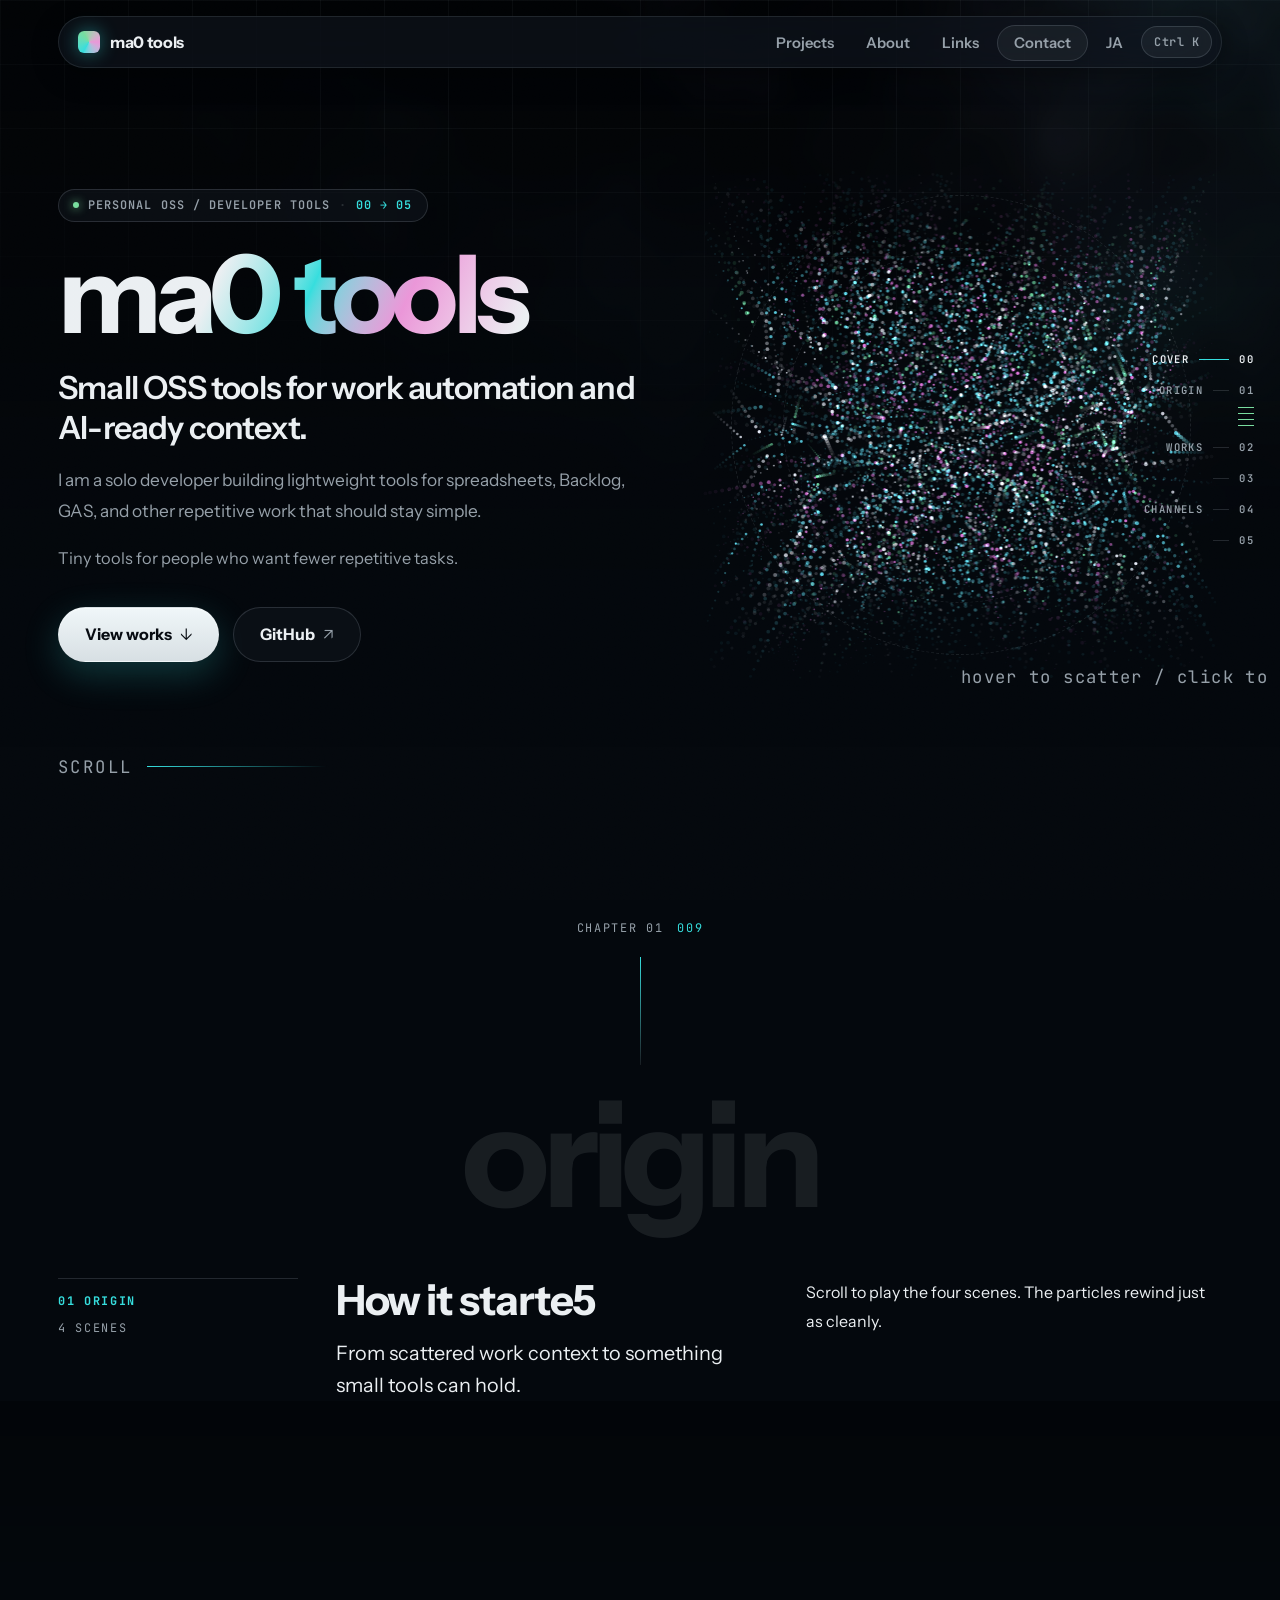
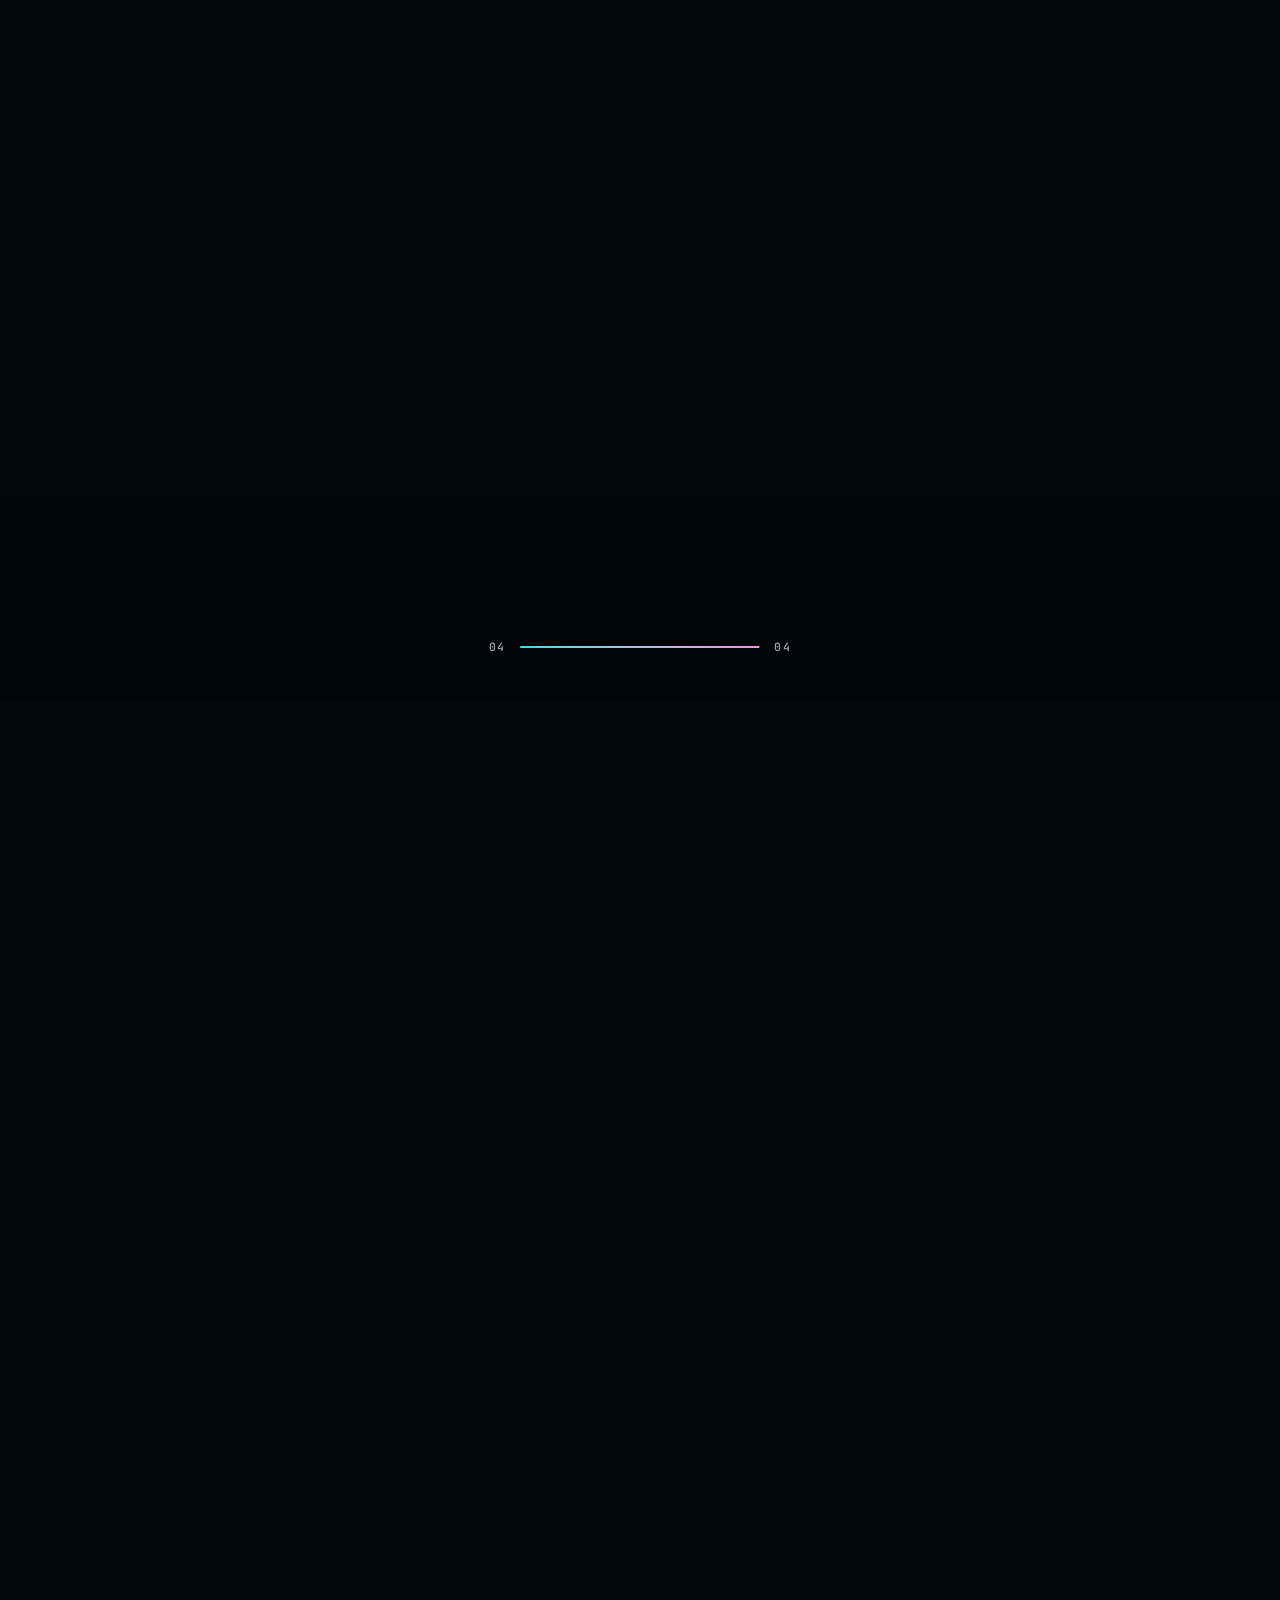
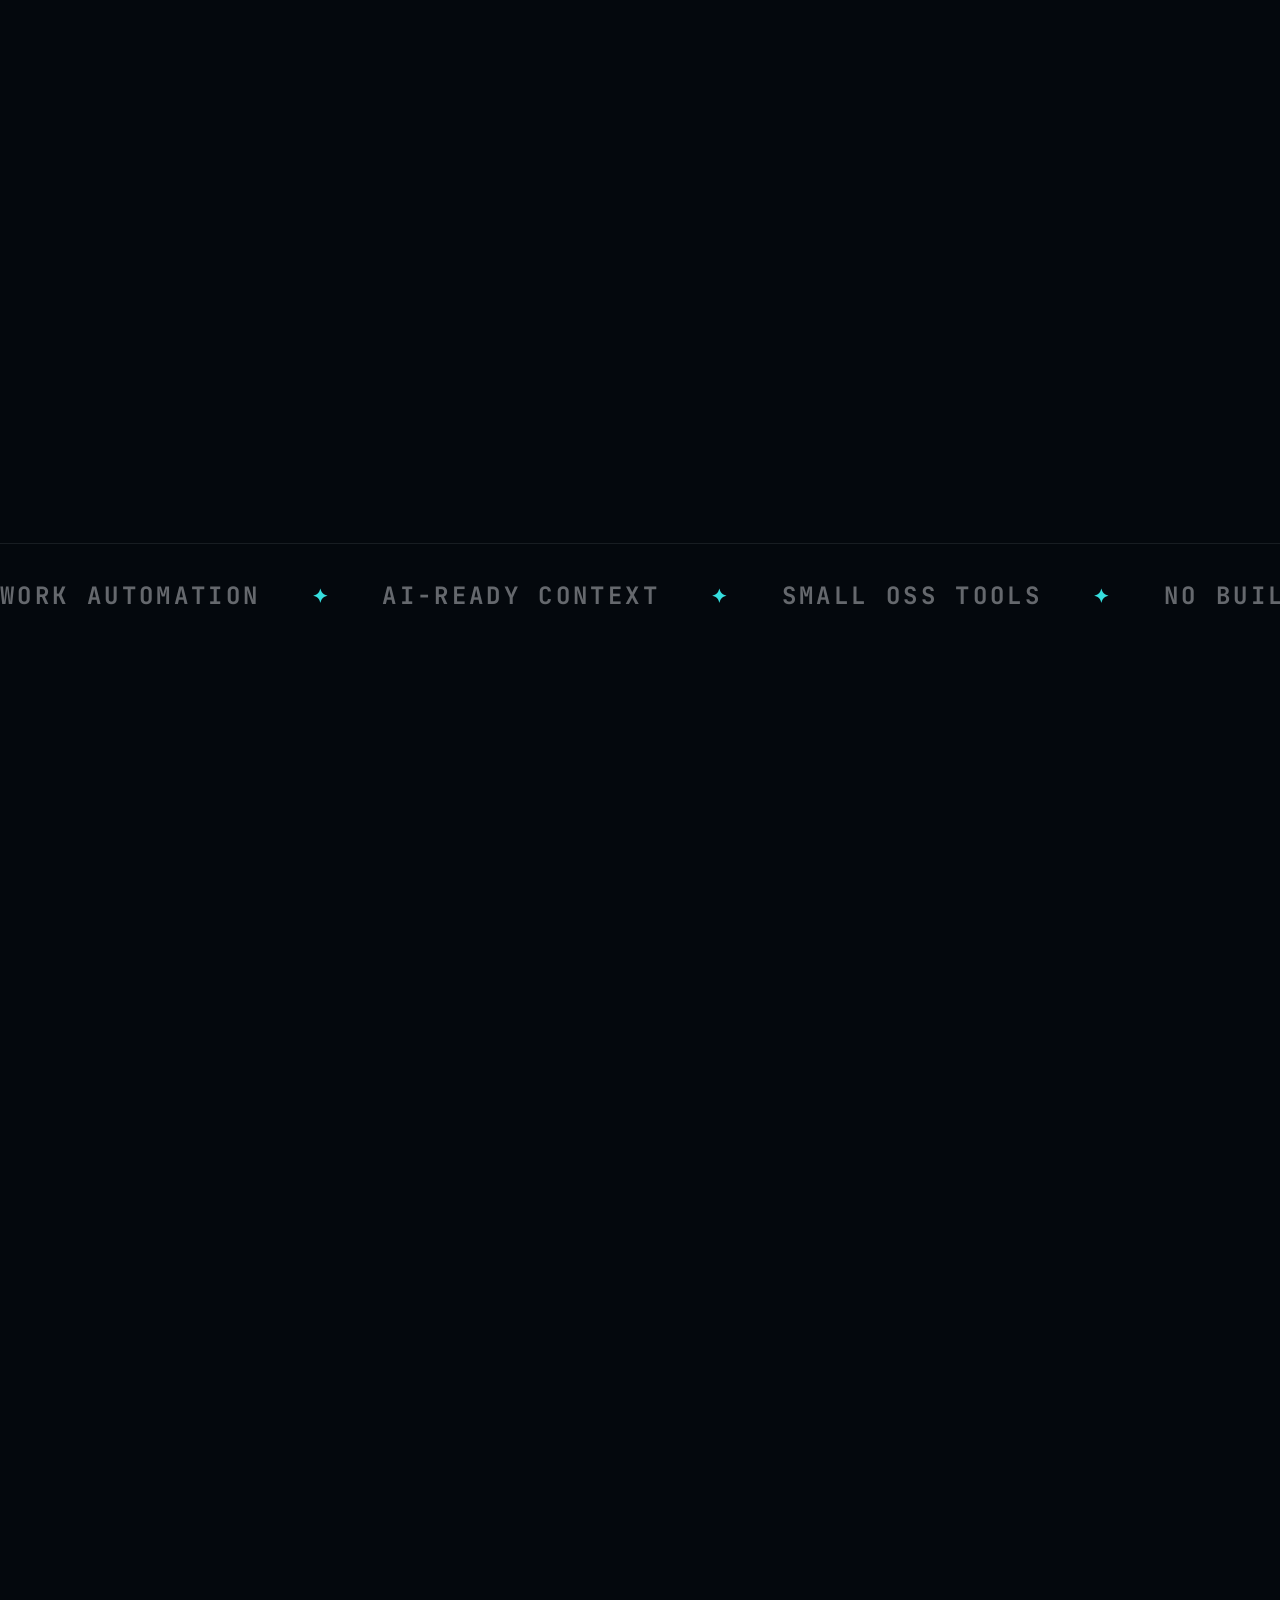
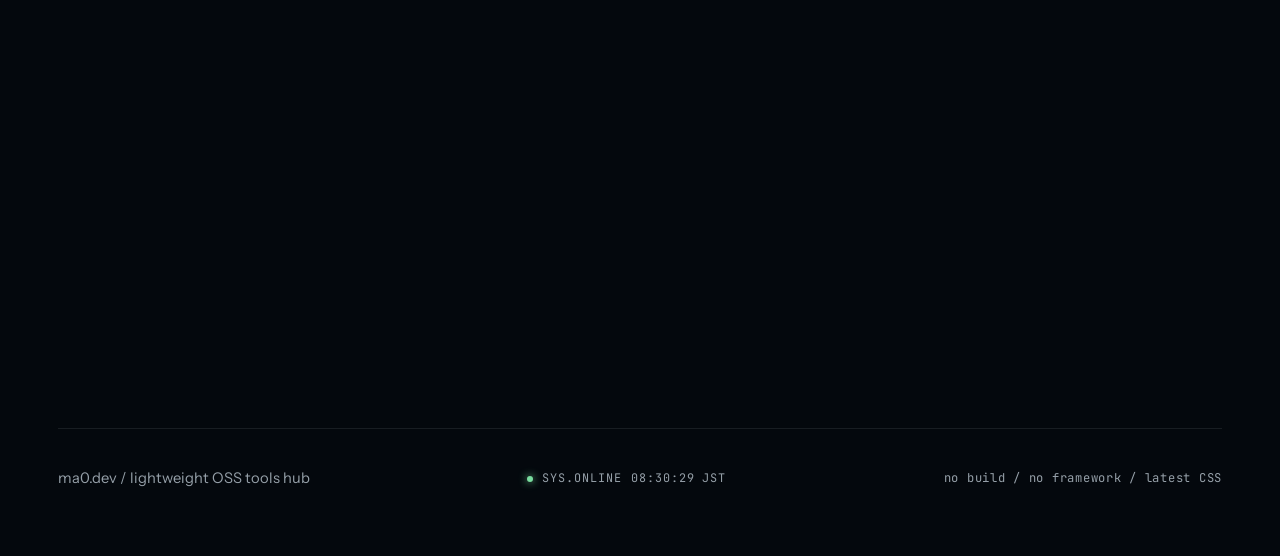
==== en/index.html @ 48a314af "Add Dopasta project to site" ====
<!doctype html>
<html lang="en">
<head>
  <meta charset="utf-8">
  <meta name="viewport" content="width=device-width, initial-scale=1">
  <meta name="color-scheme" content="dark">
  <meta name="theme-color" content="#0b0d14">
  <title>ma0 tools | Small OSS tools for work automation</title>
  <meta name="description" content="ma0 tools is a small OSS project building lightweight tools for work automation and AI-ready context.">
  <link rel="canonical" href="https://ma0.dev/en/">
  <link rel="alternate" hreflang="ja" href="https://ma0.dev/">
  <link rel="alternate" hreflang="en" href="https://ma0.dev/en/">
  <link rel="alternate" hreflang="x-default" href="https://ma0.dev/">
  <meta property="og:type" content="website">
  <meta property="og:site_name" content="ma0 tools">
  <meta property="og:title" content="ma0 tools | Small OSS tools for work automation">
  <meta property="og:description" content="ma0 tools is a small OSS project building lightweight tools for work automation and AI-ready context.">
  <meta property="og:url" content="https://ma0.dev/en/">
  <meta property="og:image" content="https://ma0.dev/assets/ma0-tools-hero.webp">
  <meta property="og:locale" content="en_US">
  <meta name="twitter:card" content="summary_large_image">
  <link rel="icon" href="/favicon.svg" type="image/svg+xml">
  <link rel="preconnect" href="https://fonts.googleapis.com">
  <link rel="preconnect" href="https://fonts.gstatic.com" crossorigin>
  <link href="https://fonts.googleapis.com/css2?family=Instrument+Sans:ital,wght@0,400..700;1,400..700&family=JetBrains+Mono:wght@400;600;700&display=swap" rel="stylesheet">
  <link rel="stylesheet" href="/style.css">
  <script type="speculationrules">
    {"prefetch":[{"source":"list","urls":["/","/links/","/en/","/en/links/"],"eagerness":"moderate"}]}
  </script>
</head>
<body>
  <canvas class="aurora-canvas" aria-hidden="true"></canvas>

  <nav class="chapter-rail" aria-label="Chapter index">
    <ol class="rail-list">
      <li class="rail-item">
        <a class="rail-tick" href="#top" data-rail-no="00">
          <span class="rail-num" aria-hidden="true">00</span>
          <span class="rail-name">Cover</span>
        </a>
      </li>
      <li class="rail-item">
        <a class="rail-tick" href="#chapter-origin" data-rail-no="01">
          <span class="rail-num" aria-hidden="true">01</span>
          <span class="rail-name">Origin</span>
        </a>
        <ol class="rail-subs" aria-hidden="true">
          <li class="rail-sub"></li>
          <li class="rail-sub"></li>
          <li class="rail-sub"></li>
          <li class="rail-sub"></li>
        </ol>
      </li>
      <li class="rail-item">
        <a class="rail-tick" href="#projects" data-rail-no="02">
          <span class="rail-num" aria-hidden="true">02</span>
          <span class="rail-name">Works</span>
        </a>
      </li>
      <li class="rail-item">
        <a class="rail-tick" href="#about" data-rail-no="03">
          <span class="rail-num" aria-hidden="true">03</span>
          <span class="rail-name">Ground</span>
        </a>
      </li>
      <li class="rail-item">
        <a class="rail-tick" href="#links" data-rail-no="04">
          <span class="rail-num" aria-hidden="true">04</span>
          <span class="rail-name">Channels</span>
        </a>
      </li>
      <li class="rail-item">
        <a class="rail-tick" href="#contact" data-rail-no="05">
          <span class="rail-num" aria-hidden="true">05</span>
          <span class="rail-name">Signal</span>
        </a>
      </li>
    </ol>
  </nav>

  <div class="page">
    <header class="site-header">
      <a class="site-logo" href="/en/">
        <span class="logo-dot" aria-hidden="true"></span>
        ma0 tools
      </a>
      <nav aria-label="Main navigation">
        <ul class="nav-list">
          <li><a href="#projects">Projects</a></li>
          <li><a href="#about">About</a></li>
          <li><a href="#links">Links</a></li>
          <li><a class="nav-cta" href="#contact">Contact</a></li>
          <li><a href="/">JA</a></li>
        </ul>
      </nav>
    </header>

    <main id="top">
      <section id="cover" class="hero chapter" data-chapter data-chapter-no="00" data-chapter-name="Cover">
        <div class="hero-content">
          <p class="eyebrow">
            <span class="eyebrow-dot" aria-hidden="true"></span>
            Personal OSS / developer tools
            <span class="eyebrow-sep" aria-hidden="true">·</span>
            <span class="eyebrow-range">00 → 05</span>
          </p>
          <h1>ma0 tools</h1>
          <p class="hero-copy">Small OSS tools for work automation and AI-ready context.</p>
          <p>I am a solo developer building lightweight tools for spreadsheets, Backlog, GAS, and other repetitive work that should stay simple.</p>
          <p class="tagline">Tiny tools for people who want fewer repetitive tasks.</p>
          <div class="hero-actions" aria-label="Primary links">
            <a class="button primary-button" href="#projects">View works<span class="button-arrow" aria-hidden="true">↓</span></a>
            <a class="button secondary-button" href="https://github.com/ma0dev0" target="_blank" rel="noopener noreferrer">GitHub<span class="button-arrow" aria-hidden="true">↗</span></a>
          </div>
        </div>

        <div class="hero-visual">
          <div class="hero-ring hero-ring--outer" aria-hidden="true"></div>
          <div class="hero-ring hero-ring--inner" aria-hidden="true"></div>
          <canvas class="particle-canvas" aria-label="Interactive particles drifting between the ma0 logo and a cat paw"></canvas>
          <p class="hero-visual-fallback" aria-hidden="true">ma0</p>
          <p class="hero-visual-caption" aria-hidden="true">hover to scatter / click to burst</p>
        </div>

        <p class="scroll-cue" aria-hidden="true">
          <span class="scroll-cue-label">Scroll</span>
          <span class="scroll-cue-line"></span>
        </p>
      </section>

      <section id="chapter-origin" class="chapter chapter--film" data-chapter data-chapter-no="01" data-chapter-name="Origin" aria-label="The ma0 tools story">
        <div class="chapter-divider" aria-hidden="true">
          <span class="chapter-spine"></span>
          <span class="chapter-ghost">Origin</span>
          <p class="chapter-counter">
            <span class="counter-label">Chapter 01</span>
            <span class="counter-value">000</span>
          </p>
        </div>
        <div class="chapter-grid">
          <div class="chapter-meta">
            <span class="chapter-index">01 Origin</span>
            <span class="chapter-stamp">4 scenes</span>
          </div>
          <div class="chapter-lead">
            <h2>How it started</h2>
            <p class="chapter-standfirst">From scattered work context to something small tools can hold.</p>
          </div>
          <div class="chapter-body">
            <p>Scroll to play the four scenes. The particles rewind just as cleanly.</p>
          </div>
        </div>

        <div class="story">
          <div class="story-track">
            <div class="story-stage">
              <canvas class="story-canvas" aria-hidden="true"></canvas>
              <ol class="story-captions">
                <li class="story-caption">
                  <p class="story-kicker">Scene 01</p>
                  <p class="story-line">Work context scatters<br>everywhere.</p>
                </li>
                <li class="story-caption">
                  <p class="story-kicker">Scene 02</p>
                  <p class="story-line">Small tools<br>give it shape.</p>
                </li>
                <li class="story-caption">
                  <p class="story-kicker">Scene 03</p>
                  <p class="story-line">Sometimes we borrow a cat&rsquo;s paw.</p>
                </li>
                <li class="story-caption">
                  <p class="story-kicker">Scene 04</p>
                  <p class="story-line">And ship all of it as OSS.</p>
                </li>
              </ol>
              <div class="story-hud" aria-hidden="true">
                <span class="story-scene-no">01</span>
                <span class="story-progress"><span class="story-progress-fill"></span></span>
                <span>04</span>
              </div>
            </div>
          </div>
        </div>
      </section>

      <div class="marquee" aria-hidden="true">
        <div class="marquee-track">
          <p class="marquee-line">
            <span>Work automation</span><span class="marquee-star">✦</span>
            <span>AI-ready context</span><span class="marquee-star">✦</span>
            <span>Small OSS tools</span><span class="marquee-star">✦</span>
            <span>No build · no framework</span><span class="marquee-star">✦</span>
            <span>Sometimes a cat's paw</span><span class="marquee-star">✦</span>
          </p>
          <p class="marquee-line">
            <span>Work automation</span><span class="marquee-star">✦</span>
            <span>AI-ready context</span><span class="marquee-star">✦</span>
            <span>Small OSS tools</span><span class="marquee-star">✦</span>
            <span>No build · no framework</span><span class="marquee-star">✦</span>
            <span>Sometimes a cat's paw</span><span class="marquee-star">✦</span>
          </p>
        </div>
      </div>

      <section id="projects" class="section chapter chapter--wide" data-chapter data-chapter-no="02" data-chapter-name="Works">
        <div class="chapter-divider" aria-hidden="true">
          <span class="chapter-spine"></span>
          <span class="chapter-ghost">Works</span>
          <p class="chapter-counter">
            <span class="counter-label">Chapter 02</span>
            <span class="counter-value">000</span>
          </p>
        </div>
        <div class="chapter-grid">
          <div class="chapter-meta">
            <span class="chapter-index">02 Works</span>
            <span class="chapter-stamp">2 released / 1 upcoming</span>
          </div>
          <div class="chapter-lead">
            <h2>Projects</h2>
            <p class="chapter-standfirst">Two released works and one upcoming project.</p>
          </div>
          <div class="chapter-body">
            <div class="card-grid">
              <article class="card project-card">
                <figure class="project-image">
                  <img src="/assets/desktop-usage-meter.webp" alt="Visual concept for Desktop Usage Meter" width="900" height="600" loading="lazy" decoding="async">
                </figure>
                <div class="card-top">
                  <h3>Desktop Usage Meter</h3>
                  <span class="status">Live</span>
                </div>
                <p class="project-meta">Desktop app / Electron</p>
                <p>A small desktop meter that shows Claude and Codex usage in a simple HUD.</p>
                <p class="project-actions"><a class="project-link" href="https://github.com/ma0dev0/desktop-usage-meter" target="_blank" rel="noopener noreferrer">View on GitHub<span class="button-arrow" aria-hidden="true">↗</span></a></p>
              </article>
              <article class="card project-card">
                <figure class="project-image">
                  <img src="/assets/quiet-links.webp" alt="Visual concept for Quiet Links" width="900" height="600" loading="lazy" decoding="async">
                </figure>
                <div class="card-top">
                  <h3>Quiet Links</h3>
                  <span class="status">Live</span>
                </div>
                <p class="project-meta">Static site / Link dashboard</p>
                <p>A minimal dark-mode personal link dashboard.</p>
                <p class="project-actions"><a class="project-link" href="https://github.com/ma0dev0/quiet-links" target="_blank" rel="noopener noreferrer">View on GitHub<span class="button-arrow" aria-hidden="true">↗</span></a></p>
              </article>
              <article class="card project-card project-card--upcoming">
                <figure class="project-image">
                  <img src="/assets/dopasta.jpg" alt="Dopaneko, the mascot of Dopasta" width="900" height="600" loading="lazy" decoding="async">
                </figure>
                <div class="card-top">
                  <h3 lang="ja">ドパスタ</h3>
                  <span class="status status--soon">In progress</span>
                </div>
                <p class="project-meta">Music project / Learning EDM</p>
                <p>A learning-music project that turns one junior-high English distinction at a time into a 90-second EDM track.</p>
                <p class="project-actions"><span class="project-coming-soon">YouTube channel coming soon</span></p>
              </article>
            </div>
          </div>
        </div>
      </section>

      <section id="about" class="section chapter" data-chapter data-chapter-no="03" data-chapter-name="Ground">
        <div class="chapter-divider" aria-hidden="true">
          <span class="chapter-spine"></span>
          <span class="chapter-ghost">Ground</span>
          <p class="chapter-counter">
            <span class="counter-label">Chapter 03</span>
            <span class="counter-value">000</span>
          </p>
        </div>
        <div class="chapter-grid">
          <div class="chapter-meta">
            <span class="chapter-index">03 Ground</span>
            <span class="chapter-stamp">Principles</span>
          </div>
          <div class="chapter-lead">
            <h2>About</h2>
            <p class="chapter-standfirst">Light, hard to break, and quick to read.</p>
          </div>
          <div class="chapter-body">
            <p class="about-lead">ma0 tools is a small OSS project for work-automation tools, developer tooling, and <span class="highlight">context-formatting tools for AI</span>.</p>
            <p class="about-sub">I keep the stack minimal so the site stays fast, readable, and hard to break.</p>
          </div>
        </div>
      </section>

      <section id="links" class="section chapter chapter--wide" data-chapter data-chapter-no="04" data-chapter-name="Channels">
        <div class="chapter-divider" aria-hidden="true">
          <span class="chapter-spine"></span>
          <span class="chapter-ghost">Channels</span>
          <p class="chapter-counter">
            <span class="counter-label">Chapter 04</span>
            <span class="counter-value">000</span>
          </p>
        </div>
        <div class="chapter-grid">
          <div class="chapter-meta">
            <span class="chapter-index">04 Channels</span>
            <span class="chapter-stamp">6 links</span>
          </div>
          <div class="chapter-lead">
            <h2>Links</h2>
            <p class="chapter-standfirst">Public profiles and where the work ships.</p>
          </div>
          <div class="chapter-body">
            <div class="card-grid links-grid">
              <a class="card link-card" href="https://github.com/ma0dev0" target="_blank" rel="noopener noreferrer">
                <span class="card-label-row"><span class="card-label">GitHub</span><span class="button-arrow" aria-hidden="true">↗</span></span>
                <span class="card-text">OSS repositories and code</span>
              </a>
              <a class="card link-card" href="https://x.com/ma0dev" target="_blank" rel="noopener noreferrer">
                <span class="card-label-row"><span class="card-label">X</span><span class="button-arrow" aria-hidden="true">↗</span></span>
                <span class="card-text">Updates and notes</span>
              </a>
              <a class="card link-card" href="https://note.com/ma0dev" target="_blank" rel="noopener noreferrer">
                <span class="card-label-row"><span class="card-label">note</span><span class="button-arrow" aria-hidden="true">↗</span></span>
                <span class="card-text">Articles and background</span>
              </a>
              <a class="card link-card" href="https://ma0dev.booth.pm/" target="_blank" rel="noopener noreferrer">
                <span class="card-label-row"><span class="card-label">BOOTH</span><span class="button-arrow" aria-hidden="true">↗</span></span>
                <span class="card-text">Downloads, planned</span>
              </a>
              <a class="card link-card" href="/en/links/">
                <span class="card-label-row"><span class="card-label">Links</span></span>
                <span class="card-text">Simple link collection</span>
              </a>
              <a class="card link-card" href="#contact">
                <span class="card-label-row"><span class="card-label">Contact</span></span>
                <span class="card-text">Email is obfuscated to reduce spam.</span>
              </a>
            </div>
          </div>
        </div>
      </section>

      <section id="contact" class="section chapter" data-chapter data-chapter-no="05" data-chapter-name="Signal">
        <div class="chapter-divider" aria-hidden="true">
          <span class="chapter-spine"></span>
          <span class="chapter-ghost">Signal</span>
          <p class="chapter-counter">
            <span class="counter-label">Chapter 05</span>
            <span class="counter-value">000</span>
          </p>
        </div>
        <div class="chapter-grid">
          <div class="chapter-meta">
            <span class="chapter-index">05 Signal</span>
            <span class="chapter-stamp">Open</span>
          </div>
          <div class="chapter-lead">
            <h2>Contact</h2>
            <p class="chapter-standfirst">The inbox is always open.</p>
          </div>
          <div class="chapter-body">
            <div class="card contact-card">
              <p>Reach out through GitHub, X, or note first. I keep the email address obfuscated to reduce spam.</p>
              <p class="contact-address" data-user="contact" data-domain="ma0.dev">contact [at] ma0.dev</p>
              <p class="contact-note">I keep the public contact path simple and low-noise.</p>
            </div>
          </div>
        </div>
      </section>
    </main>

    <footer class="site-footer">
      <p>ma0.dev / lightweight OSS tools hub</p>
      <p class="footer-tag">no build / no framework / latest CSS</p>
    </footer>
  </div>
  <script type="module" src="/main.js"></script>
</body>
</html>
---- style.css ----
/* ============================================================
   ma0.dev — Aurora v2
   Dark-only, WebGL-aurora-backed design system. Vanilla CSS only.
   ============================================================ */

:root {
  color-scheme: dark;

  --bg: oklch(0.13 0.014 255);
  --grid-line: oklch(0.9 0.03 240 / 0.045);
  --surface: oklch(0.2 0.018 255 / 0.55);
  --surface-header: oklch(0.2 0.018 255 / 0.6);
  --surface-strong: oklch(0.24 0.02 255);
  --surface-strong-soft: oklch(0.24 0.02 255 / 0.6);
  --text: oklch(0.95 0.006 240);
  --muted: oklch(0.7 0.018 245);
  --line: oklch(0.95 0.02 240 / 0.1);
  --line-soft: oklch(0.95 0.02 240 / 0.09);
  --line-strong: oklch(0.95 0.02 240 / 0.14);

  --cyan: oklch(0.82 0.13 195);
  --mint: oklch(0.82 0.13 155);
  --magenta: oklch(0.78 0.13 335);

  --line-hover: color-mix(in oklch, var(--cyan) 50%, transparent);
  --glow: color-mix(in oklch, var(--cyan) 58%, transparent);

  --shadow: 0 10px 32px rgb(0 0 0 / 0.32);
  --shadow-strong: 0 24px 70px rgb(0 0 0 / 0.45);
  --shadow-soft: 0 8px 28px rgb(0 0 0 / 0.32);

  --mono: "JetBrains Mono", ui-monospace, SFMono-Regular, monospace;
  --mono-size: 0.74rem;
  --mono-track: 0.14em;

  /* Escape the .page content box to the viewport edges */
  --bleed: calc(50% - 50vw);
  --chapter-gap: clamp(20px, 3vw, 44px);

  --ease-out: cubic-bezier(0.16, 1, 0.3, 1);
  --ease-spring: linear(
    0, 0.009, 0.035 2.1%, 0.141 4.4%, 0.723 12.9%, 0.938 16.7%,
    1.017, 1.077, 1.121, 1.149 24.3%, 1.159, 1.163, 1.161, 1.154 29.9%,
    1.129 32.8%, 1.051 39.6%, 1.017 43.1%, 0.991, 0.977 51%, 0.974 53.8%,
    0.975 57.1%, 0.997 69.8%, 1.003 76.9%, 1
  );
}

@view-transition {
  navigation: auto;
}

@property --h1-shift {
  syntax: "<percentage>";
  inherits: false;
  initial-value: 0%;
}

@keyframes h1-sheen {
  from { --h1-shift: 0%; }
  to { --h1-shift: 100%; }
}

@keyframes hero-rise {
  from { opacity: 0; translate: 0 26px; filter: blur(12px); }
  to { opacity: 1; translate: 0 0; filter: blur(0); }
}

@keyframes reveal-up {
  from { opacity: 0; translate: 0 30px; }
  to { opacity: 1; translate: 0 0; }
}

@keyframes head-reveal {
  from { opacity: 0; translate: 0 20px; filter: blur(7px); }
  to { opacity: 1; translate: 0 0; filter: blur(0); }
}

@keyframes progress-grow {
  from { scale: 0 1; }
  to { scale: 1 1; }
}

@keyframes hero-exit {
  to { opacity: 0; translate: 0 -44px; scale: 0.97; filter: blur(6px); }
}

@keyframes ring-spin {
  to { rotate: 360deg; }
}

::view-transition-old(root),
::view-transition-new(root) {
  animation-duration: 220ms;
  animation-timing-function: ease;
}

/* ============================================================
   Base
   ============================================================ */

* {
  box-sizing: border-box;
}

html {
  background: var(--bg);
  color: var(--text);
  font-family: "Instrument Sans", system-ui, -apple-system, BlinkMacSystemFont, "Hiragino Sans", "Yu Gothic UI", sans-serif;
  line-height: 1.8;
  font-feature-settings: "palt" 1;
  scroll-behavior: smooth;
  scrollbar-width: thin;
  scrollbar-color: color-mix(in oklch, var(--muted) 40%, transparent) transparent;
}

/* Film grain, fixed behind everything */
html::after {
  content: "";
  position: fixed;
  inset: 0;
  z-index: -1;
  background-image: url("data:image/svg+xml,%3Csvg xmlns='http://www.w3.org/2000/svg' width='180' height='180'%3E%3Cfilter id='n'%3E%3CfeTurbulence type='fractalNoise' baseFrequency='0.82' numOctaves='2' stitchTiles='stitch'/%3E%3C/filter%3E%3Crect width='100%25' height='100%25' filter='url(%23n)'/%3E%3C/svg%3E");
  background-size: 180px 180px;
  opacity: 0.05;
  mix-blend-mode: overlay;
  pointer-events: none;
}

body {
  margin: 0;
  /* The story stage full-bleeds with the 50vw margin trick; clip (not hidden,
     which would break sticky) so classic scrollbars can't cause x-overflow. */
  overflow-x: clip;
}

/* Blueprint grid, fading out below the fold */
body::before {
  content: "";
  position: fixed;
  inset: 0;
  z-index: -1;
  background:
    linear-gradient(var(--grid-line) 1px, transparent 1px),
    linear-gradient(90deg, var(--grid-line) 1px, transparent 1px);
  background-size: 64px 64px;
  mask-image: radial-gradient(120% 80% at 50% -10%, #000 28%, transparent 76%);
  pointer-events: none;
}

/* Scroll progress bar (scroll-driven, no JS) */
body::after {
  content: "";
  position: fixed;
  top: 0;
  left: 0;
  z-index: 40;
  width: 100%;
  height: 2px;
  background: linear-gradient(90deg, var(--cyan), var(--mint), var(--magenta));
  transform-origin: 0 50%;
  scale: 0 1;
  pointer-events: none;
}

@supports (animation-timeline: scroll()) {
  body::after {
    animation: progress-grow linear both;
    animation-timeline: scroll(root);
  }
}

/* Aurora WebGL canvas — fixed full-viewport background, behind the grid/grain */
.aurora-canvas {
  position: fixed;
  top: 0;
  left: 0;
  z-index: -2;
  width: 100vw;
  height: 100vh;
  opacity: 0.85;
  mask-image: linear-gradient(180deg, #000 40%, transparent 96%);
  pointer-events: none;
}

::selection {
  background: color-mix(in oklch, var(--cyan) 32%, transparent);
}

a {
  color: inherit;
  text-underline-offset: 0.18em;
}

a:focus-visible,
button:focus-visible {
  outline: 3px solid var(--cyan);
  outline-offset: 4px;
  border-radius: 4px;
}

h1,
h2,
h3,
p,
ul {
  margin-top: 0;
}

h1,
h2,
h3 {
  text-wrap: balance;
}

p {
  text-wrap: pretty;
}

h1 {
  font-weight: 700;
  letter-spacing: -0.05em;
}

h2 {
  font-weight: 700;
  letter-spacing: -0.035em;
}

h3 {
  font-weight: 700;
  letter-spacing: -0.02em;
}

p,
li,
small {
  overflow-wrap: anywhere;
}

.page {
  position: relative;
  max-width: 1220px;
  margin: 0 auto;
  padding: 0 28px 64px;
}

/* ============================================================
   Header — pill nav, glass once stuck
   ============================================================ */

.site-header {
  position: sticky;
  top: 16px;
  z-index: 10;
  display: flex;
  align-items: center;
  justify-content: space-between;
  gap: 18px;
  margin-top: 16px;
  border-radius: 999px;
  padding: 10px 10px 10px 20px;
}

.site-header::before {
  content: "";
  position: absolute;
  inset: 0;
  z-index: -1;
  border: 1px solid var(--line);
  border-radius: inherit;
  background: var(--surface-header);
  box-shadow: var(--shadow-soft);
  backdrop-filter: blur(22px) saturate(160%);
  transition: opacity 320ms ease;
}

/* Scroll-state container query: header chrome only appears while stuck */
@supports (container-type: scroll-state) {
  .site-header {
    container-type: scroll-state;
  }

  .site-header::before {
    opacity: 0;
  }

  @container scroll-state(stuck: top) {
    .site-header::before {
      opacity: 1;
    }
  }
}

.compact-header {
  max-width: 680px;
  margin-right: auto;
  margin-left: auto;
}

.site-logo {
  display: inline-flex;
  align-items: center;
  gap: 10px;
  color: var(--text);
  font-weight: 700;
  letter-spacing: -0.02em;
  text-decoration: none;
  white-space: nowrap;
  view-transition-name: site-logo;
}

.logo-dot {
  width: 22px;
  height: 22px;
  border-radius: 6px;
  background: conic-gradient(from 210deg, var(--cyan), var(--mint), var(--magenta), var(--cyan));
  box-shadow: 0 0 18px color-mix(in oklch, var(--cyan) 45%, transparent);
}

.site-header nav {
  min-width: 0;
}

.nav-list {
  position: relative;
  display: flex;
  flex-wrap: wrap;
  align-items: center;
  gap: 4px;
  margin: 0;
  padding: 0;
  list-style: none;
}

.nav-list a {
  color: var(--muted);
  border-radius: 999px;
  padding: 8px 14px;
  font-size: 0.92rem;
  font-weight: 600;
  text-decoration: none;
  transition: color 180ms ease, background 180ms ease;
}

.nav-list a:hover,
.nav-list a:focus,
.nav-list a[aria-current="true"] {
  color: var(--text);
  background: oklch(0.95 0.02 240 / 0.08);
  text-decoration: none;
}

.nav-cta {
  border: 1px solid var(--line-strong);
  background: oklch(0.95 0.02 240 / 0.05);
  padding: 8px 16px !important;
  transition: border-color 180ms ease, background 180ms ease, color 180ms ease !important;
}

.nav-cta:hover,
.nav-cta:focus,
.nav-cta[aria-current="true"] {
  border-color: var(--line-hover);
  background: color-mix(in oklch, var(--cyan) 12%, transparent) !important;
}

/* Anchor-positioned sliding pill under the active nav link */
@supports (anchor-name: --a) {
  .nav-list a[aria-current="true"]:not(.nav-cta) {
    anchor-name: --nav-active;
    background: none;
  }

  .nav-list:has(a[aria-current="true"]:not(.nav-cta))::before {
    content: "";
    position: absolute;
    position-anchor: --nav-active;
    top: anchor(top);
    left: anchor(left);
    width: anchor-size(width);
    height: anchor-size(height);
    border-radius: 999px;
    background: oklch(0.95 0.02 240 / 0.08);
    transition:
      top 380ms var(--ease-spring),
      left 380ms var(--ease-spring),
      width 380ms var(--ease-spring),
      height 380ms var(--ease-spring);
  }
}

/* ============================================================
   Hero
   ============================================================ */

.hero {
  position: relative;
  display: grid;
  grid-template-columns: minmax(0, 1.05fr) minmax(360px, 0.95fr);
  align-items: center;
  gap: clamp(28px, 5vw, 64px);
  min-height: min(780px, calc(100vh - 100px));
  padding: 96px 0 72px;
}

.hero-content {
  min-width: 0;
  view-transition-name: hero-content;
}

.eyebrow {
  display: inline-flex;
  align-items: center;
  gap: 9px;
  margin: 0 0 20px;
  border: 1px solid var(--line-strong);
  border-radius: 999px;
  padding: 5px 14px;
  background: var(--surface);
  color: var(--muted);
  font-family: "JetBrains Mono", ui-monospace, monospace;
  font-size: 0.74rem;
  font-weight: 600;
  letter-spacing: 0.09em;
  text-transform: uppercase;
  backdrop-filter: blur(10px);
}

.eyebrow-dot {
  width: 6px;
  height: 6px;
  border-radius: 999px;
  background: var(--mint);
  box-shadow: 0 0 10px var(--mint);
}

.eyebrow-sep {
  color: var(--line-strong);
}

.eyebrow-range {
  color: var(--cyan);
}

/* Scroll cue — the hairline hint at the foot of the cover */
.scroll-cue {
  grid-column: 1 / -1;
  display: flex;
  align-items: center;
  gap: 14px;
  margin: 0;
  color: var(--muted);
  font-family: var(--mono);
  font-size: var(--mono-size);
  letter-spacing: var(--mono-track);
  text-transform: uppercase;
}

.scroll-cue-line {
  flex: 1;
  max-width: 180px;
  height: 1px;
  background: linear-gradient(90deg, var(--cyan), transparent);
}

.hero h1 {
  margin: 0 0 22px;
  font-size: clamp(3.6rem, 8.8vw, 6.8rem);
  line-height: 0.96;
  background: linear-gradient(
    115deg,
    var(--text) 28%,
    var(--cyan) calc(44% + var(--h1-shift) * 0.12),
    var(--magenta) calc(60% + var(--h1-shift) * 0.12),
    var(--text) 80%
  );
  background-clip: text;
  -webkit-background-clip: text;
  color: transparent;
}

.hero-copy {
  max-width: 620px;
  margin: 0 0 16px;
  color: var(--text);
  font-size: clamp(1.5rem, 2.6vw, 2rem);
  font-weight: 600;
  letter-spacing: -0.025em;
  line-height: 1.24;
}

.tagline {
  margin: 18px 0 0;
  color: var(--muted);
  font-size: 1.02rem;
}

.hero p:not(.eyebrow):not(.hero-copy):not(.tagline) {
  max-width: 620px;
  margin: 0;
  color: var(--muted);
  font-size: 1.08rem;
}

.hero-actions {
  display: flex;
  flex-wrap: wrap;
  align-items: center;
  gap: 14px;
  margin-top: 34px;
}

/* ============================================================
   Buttons
   ============================================================ */

.button {
  position: relative;
  display: inline-flex;
  align-items: center;
  gap: 8px;
  justify-content: center;
  min-height: 48px;
  border: 1px solid transparent;
  border-radius: 999px;
  padding: 12px 26px;
  font-weight: 700;
  font-size: 1rem;
  text-decoration: none;
  overflow: hidden;
  translate: var(--mag-x, 0px) var(--mag-y, 0px);
  transition: box-shadow 180ms ease, border-color 180ms ease, background 180ms ease, scale 180ms ease, translate 420ms var(--ease-spring);
}

.button:active {
  scale: 0.97;
}

.button-arrow {
  font-weight: 400;
}

.primary-button {
  background: linear-gradient(180deg, oklch(0.97 0.008 220), oklch(0.9 0.01 230));
  color: oklch(0.15 0.014 255);
  box-shadow:
    0 1px 0 rgb(255 255 255 / 0.35) inset,
    0 12px 36px color-mix(in oklch, var(--cyan) 22%, transparent);
}

.primary-button:hover,
.primary-button:focus {
  box-shadow:
    0 1px 0 rgb(255 255 255 / 0.35) inset,
    0 16px 48px color-mix(in oklch, var(--cyan) 38%, transparent);
}

.secondary-button {
  border-color: var(--line-strong);
  background: var(--surface);
  color: var(--text);
  backdrop-filter: blur(12px);
}

.secondary-button .button-arrow {
  color: var(--muted);
}

.secondary-button:hover,
.secondary-button:focus {
  border-color: var(--line-hover);
  background: color-mix(in oklch, var(--cyan) 10%, var(--surface));
}

/* ============================================================
   Hero visual — aurora rings + particle field
   ============================================================ */

.hero-visual {
  position: relative;
  min-width: 0;
  aspect-ratio: 1 / 1;
  max-height: 640px;
  cursor: crosshair;
}

.hero-ring {
  position: absolute;
  border-radius: 50%;
  border: 1px dashed var(--line);
  pointer-events: none;
}

.hero-ring--outer {
  inset: 6%;
}

.hero-ring--inner {
  inset: 16%;
  border-color: var(--line-soft);
}

.particle-canvas {
  position: absolute;
  inset: 0;
  width: 100%;
  height: 100%;
}

.hero-visual-fallback {
  position: absolute;
  inset: 0;
  display: flex;
  align-items: center;
  justify-content: center;
  color: var(--muted);
  font-family: "JetBrains Mono", ui-monospace, monospace;
  font-size: clamp(2rem, 6vw, 3.2rem);
  font-weight: 700;
  letter-spacing: -0.02em;
  opacity: 0.5;
}

.enhanced .hero-visual-fallback {
  display: none;
}

.hero-visual-caption {
  position: absolute;
  left: 50%;
  bottom: -6px;
  translate: -50% 0;
  margin: 0;
  color: color-mix(in oklch, var(--muted) 75%, transparent);
  font-family: "JetBrains Mono", ui-monospace, monospace;
  font-size: 0.72rem;
  letter-spacing: 0.08em;
  white-space: nowrap;
  opacity: 0;
  transition: opacity 220ms ease;
}

.enhanced .hero-visual-caption {
  opacity: 1;
}

/* ============================================================
   Story — scroll-scrubbed particle film
   Without .enhanced (no JS / reduced motion / save-data) this renders as a
   quiet stacked text interlude; with it, a sticky full-viewport stage whose
   canvas timeline is scrubbed by scroll position (see main.js).
   ============================================================ */

.story {
  border-top: 1px solid var(--line-soft);
}

.story-track {
  position: relative;
}

.story-stage {
  position: relative;
}

.story-canvas,
.story-hud {
  display: none;
}

.story-captions {
  display: grid;
  gap: 40px;
  margin: 0;
  padding: 72px 0;
  list-style: none;
}

.story-caption {
  margin: 0;
}

.story-kicker {
  margin: 0 0 10px;
  color: var(--cyan);
  font-family: "JetBrains Mono", ui-monospace, monospace;
  font-size: 0.76rem;
  font-weight: 700;
  letter-spacing: 0.16em;
  text-transform: uppercase;
}

.story-line {
  margin: 0;
  font-size: clamp(1.9rem, 4.6vw, 3.5rem);
  font-weight: 700;
  letter-spacing: -0.03em;
  line-height: 1.22;
  text-wrap: balance;
}

.enhanced .story {
  margin-inline: calc(50% - 50vw);
  border-top: 0;
}

.enhanced .story-track {
  height: 430vh;
}

.enhanced .story-stage {
  position: sticky;
  top: 0;
  height: 100vh;
  height: 100dvh;
  overflow: hidden;
}

/* Cinematic vignette so captions stay readable over the particles */
.enhanced .story-stage::after {
  content: "";
  position: absolute;
  inset: 0;
  background: linear-gradient(180deg, rgb(0 0 0 / 0.3), transparent 24%, transparent 60%, rgb(0 0 0 / 0.42) 92%);
  pointer-events: none;
}

.enhanced .story-canvas {
  display: block;
  position: absolute;
  inset: 0;
  width: 100%;
  height: 100%;
}

.enhanced .story-captions {
  position: absolute;
  inset: auto 0 clamp(96px, 16vh, 180px);
  z-index: 1;
  justify-items: center;
  gap: 0;
  padding: 0 24px;
}

.enhanced .story-caption {
  grid-area: 1 / 1;
  opacity: 0;
  text-align: center;
  text-shadow: 0 2px 30px rgb(0 0 0 / 0.55);
  will-change: opacity, translate;
}

.enhanced .story-hud {
  position: absolute;
  bottom: clamp(26px, 5vh, 44px);
  left: 50%;
  z-index: 1;
  translate: -50% 0;
  display: flex;
  align-items: center;
  gap: 14px;
  color: var(--muted);
  font-family: "JetBrains Mono", ui-monospace, monospace;
  font-size: 0.72rem;
  font-weight: 600;
  letter-spacing: 0.14em;
}

.story-progress {
  position: relative;
  width: min(240px, 40vw);
  height: 2px;
  border-radius: 999px;
  background: oklch(0.95 0.02 240 / 0.14);
  overflow: hidden;
}

.story-progress-fill {
  position: absolute;
  inset: 0;
  border-radius: inherit;
  background: linear-gradient(90deg, var(--cyan), var(--magenta));
  transform-origin: 0 50%;
  scale: 0 1;
}

/* ============================================================
   Sections
   ============================================================ */

.section {
  padding: 72px 0;
  border-top: 1px solid var(--line-soft);
  content-visibility: auto;
  contain-intrinsic-size: auto 620px;
  scroll-margin-top: 104px;
}

.section-head {
  display: flex;
  align-items: baseline;
  gap: 18px;
  max-width: 820px;
  margin-bottom: 34px;
}

.section-index {
  color: var(--cyan);
  font-family: "JetBrains Mono", ui-monospace, monospace;
  font-size: 0.8rem;
  font-weight: 700;
  letter-spacing: 0.1em;
}

.section-head h2 {
  margin: 0 0 10px;
  font-size: clamp(2rem, 3.6vw, 2.6rem);
  line-height: 1.1;
}

.section-head h2:last-child {
  margin-bottom: 0;
}

.section-head p {
  margin: 0;
  color: var(--muted);
  font-size: 1.04rem;
}

/* ============================================================
   Chapters — the page reads as one scrolled document
   ============================================================ */

.chapter.section {
  /* The divider carries the visual break instead of a rule */
  border-top: 0;
  /* Chapters are far taller than a plain section; a stale estimate would make
     the scrollbar (and the rail/counters riding on it) jump while skimming. */
  contain-intrinsic-size: auto 1100px;
}

.chapter--film {
  /* Not a .section: content-visibility would break the sticky story stage */
  padding-bottom: 72px;
}

/* --- Divider: counter, hairline spine, ghost word --- */

.chapter-divider {
  display: flex;
  flex-direction: column;
  align-items: center;
  gap: 18px;
  padding: clamp(30px, 5vw, 64px) 0 clamp(24px, 4vw, 52px);
}

.chapter-counter {
  order: 1;
  display: flex;
  align-items: center;
  gap: 14px;
  margin: 0;
  color: var(--muted);
  font-family: var(--mono);
  font-size: var(--mono-size);
  letter-spacing: var(--mono-track);
  text-transform: uppercase;
}

.counter-value {
  color: var(--cyan);
  font-variant-numeric: tabular-nums;
}

.chapter-spine {
  order: 2;
  width: 1px;
  height: clamp(80px, 12vh, 170px);
  background: linear-gradient(180deg, var(--cyan), var(--line-soft));
}

.chapter-ghost {
  order: 3;
  color: color-mix(in oklch, var(--text) 9%, transparent);
  font-size: clamp(3.2rem, 12vw, 9rem);
  font-weight: 700;
  letter-spacing: -0.05em;
  line-height: 1;
  text-transform: lowercase;
}

/* --- Editorial three-column grid --- */

.chapter-grid {
  display: grid;
  grid-template-columns: minmax(140px, 0.75fr) minmax(0, 1.35fr) minmax(0, 1.3fr);
  gap: var(--chapter-gap);
  align-items: start;
}

.chapter-meta {
  display: grid;
  gap: 6px;
  justify-items: start;
  border-top: 1px solid var(--line-strong);
  padding-top: 12px;
  font-family: var(--mono);
  font-size: var(--mono-size);
  letter-spacing: var(--mono-track);
  text-transform: uppercase;
  color: var(--muted);
}

.chapter-index {
  color: var(--cyan);
  font-weight: 700;
}

.chapter-lead h2 {
  margin: 0 0 14px;
  font-size: clamp(2rem, 3.6vw, 2.6rem);
  line-height: 1.1;
}

.chapter-standfirst {
  margin: 0;
  color: var(--text);
  font-size: clamp(1.05rem, 1.6vw, 1.24rem);
  line-height: 1.6;
  text-wrap: pretty;
}

.chapter-body > :first-child {
  margin-top: 0;
}

/* Card grids need the full measure; let them span the last two columns. */
.chapter--wide .chapter-lead,
.chapter--wide .chapter-body {
  grid-column: 2 / -1;
}

.chapter--wide .chapter-body {
  margin-top: 34px;
}

/* ============================================================
   Chapter rail — fixed index down the right edge
   ============================================================ */

.chapter-rail {
  position: fixed;
  top: 50%;
  right: clamp(14px, 2vw, 30px);
  z-index: 9;
  translate: 0 -50%;
}

.rail-list {
  display: grid;
  gap: 12px;
  justify-items: end;
  margin: 0;
  padding: 0;
  list-style: none;
}

.rail-tick {
  display: flex;
  align-items: center;
  justify-content: flex-end;
  gap: 10px;
  color: var(--muted);
  font-family: var(--mono);
  font-size: 0.66rem;
  font-weight: 600;
  letter-spacing: var(--mono-track);
  text-decoration: none;
  text-transform: uppercase;
}

/* The tick mark itself, between the name and the number */
.rail-tick::before {
  content: "";
  order: 2;
  width: 16px;
  height: 1px;
  background: var(--line-strong);
  transition: width 320ms var(--ease-out), background-color 320ms var(--ease-out);
}

.rail-name {
  order: 1;
  opacity: 0;
  pointer-events: none;
  transition: opacity 320ms var(--ease-out);
}

.rail-num {
  order: 3;
  min-width: 2ch;
  font-variant-numeric: tabular-nums;
}

.rail-tick:hover .rail-name,
.rail-tick:focus-visible .rail-name,
.rail-tick[aria-current="true"] .rail-name {
  opacity: 1;
}

.rail-tick:hover::before,
.rail-tick:focus-visible::before {
  width: 26px;
  background: var(--line-hover);
}

.rail-tick[aria-current="true"] {
  color: var(--text);
}

.rail-tick[aria-current="true"]::before {
  width: 30px;
  background: var(--cyan);
}

/* Scene sub-ticks for the film chapter */
.rail-subs {
  display: grid;
  gap: 5px;
  justify-items: end;
  margin: 7px 0 0;
  padding: 0;
  list-style: none;
}

.rail-sub {
  width: 8px;
  height: 1px;
  background: var(--line);
  transition: width 260ms var(--ease-out), background-color 260ms var(--ease-out);
}

.rail-sub[data-active] {
  width: 16px;
  background: var(--mint);
}

/* ============================================================
   Cards (shared chrome)
   ============================================================ */

.card-grid {
  display: grid;
  grid-template-columns: repeat(2, minmax(0, 1fr));
  gap: 20px;
}

.links-grid {
  grid-template-columns: repeat(3, minmax(0, 1fr));
}

.card {
  position: relative;
  border: 1px solid var(--line);
  border-radius: 18px;
  background: var(--surface);
  box-shadow: var(--shadow);
  backdrop-filter: blur(18px) saturate(150%);
  transition: border-color 200ms ease, box-shadow 200ms ease, background 200ms ease, translate 200ms ease;
}

/* Inner spotlight wash — every card gets this */
.card::before {
  content: "";
  position: absolute;
  inset: 0;
  border-radius: inherit;
  background: radial-gradient(circle at var(--spotlight-x, 50%) var(--spotlight-y, 50%), rgb(255 255 255 / 0.07), transparent 44%);
  opacity: 0;
  pointer-events: none;
  transition: opacity 180ms ease;
}

/* Pointer-following border ring — project + link cards only */
.project-card::after,
.link-card::after {
  content: "";
  position: absolute;
  inset: -1px;
  border-radius: inherit;
  padding: 1px;
  background: radial-gradient(260px circle at var(--spotlight-x, 50%) var(--spotlight-y, 50%), var(--glow), transparent 58%);
  -webkit-mask: linear-gradient(#000 0 0) content-box, linear-gradient(#000 0 0);
  -webkit-mask-composite: xor;
  mask: linear-gradient(#000 0 0) content-box, linear-gradient(#000 0 0);
  mask-composite: exclude;
  opacity: 0;
  pointer-events: none;
  transition: opacity 200ms ease;
}

.enhanced .card:hover::before,
.enhanced .card:focus-within::before,
.enhanced .project-card:hover::after,
.enhanced .project-card:focus-within::after,
.enhanced .link-card:hover::after,
.enhanced .link-card:focus-within::after {
  opacity: 1;
}

/* ---- projects ---- */

.project-card {
  display: flex;
  flex-direction: column;
  padding: 22px;
  transform: perspective(1100px) rotateX(var(--tilt-x, 0deg)) rotateY(var(--tilt-y, 0deg));
  transform-style: preserve-3d;
  transition: border-color 200ms ease, box-shadow 200ms ease, transform 260ms var(--ease-out);
}

.project-card:hover,
.project-card:focus-within {
  border-color: var(--line-hover);
  box-shadow: var(--shadow-strong);
}

.project-card--upcoming {
  grid-column: 1 / -1;
  justify-self: center;
  width: calc(50% - 10px);
}

.project-image {
  position: relative;
  margin: 0 0 20px;
  border: 1px solid var(--line);
  border-radius: 12px;
  background: var(--surface-strong-soft);
  overflow: hidden;
  transform: translateZ(28px);
}

/* Bottom shade + a glare band that sweeps across on hover */
.project-image::after {
  content: "";
  position: absolute;
  inset: 0;
  background:
    linear-gradient(105deg, transparent 42%, rgb(255 255 255 / 0.14) 50%, transparent 58%) no-repeat,
    linear-gradient(180deg, transparent 58%, rgb(0 0 0 / 0.2));
  background-size: 240% 100%, 100% 100%;
  background-position: 170% 0, 0 0;
  pointer-events: none;
  transition: background-position 760ms var(--ease-out);
}

.project-card:hover .project-image::after,
.project-card:focus-within .project-image::after {
  background-position: -70% 0, 0 0;
}

.project-image img {
  display: block;
  width: 100%;
  height: auto;
  aspect-ratio: 3 / 2;
  object-fit: cover;
  transition: transform 520ms var(--ease-out), filter 520ms ease;
}

.project-card:hover .project-image img,
.project-card:focus-within .project-image img {
  transform: scale(1.04);
  filter: saturate(1.08) contrast(1.04);
}

.card-top {
  display: flex;
  align-items: flex-start;
  justify-content: space-between;
  gap: 12px;
  transform: translateZ(20px);
}

.card-top h3 {
  margin: 0 0 8px;
  font-size: 1.32rem;
  line-height: 1.25;
}

.status {
  display: inline-flex;
  align-items: center;
  gap: 6px;
  border: 1px solid color-mix(in oklch, var(--mint) 35%, transparent);
  border-radius: 999px;
  padding: 3px 11px;
  background: color-mix(in oklch, var(--mint) 10%, transparent);
  color: var(--mint);
  font-size: 0.76rem;
  font-weight: 700;
  line-height: 1.5;
  white-space: nowrap;
}

.status::before {
  content: "";
  width: 6px;
  height: 6px;
  border-radius: 999px;
  background: var(--mint);
  box-shadow: 0 0 8px var(--mint);
}

.status--soon {
  border-color: color-mix(in oklch, var(--magenta) 35%, transparent);
  background: color-mix(in oklch, var(--magenta) 10%, transparent);
  color: var(--magenta);
}

.status--soon::before {
  background: var(--magenta);
  box-shadow: 0 0 8px var(--magenta);
}

.project-meta {
  margin: 0 0 12px;
  color: var(--cyan);
  font-family: "JetBrains Mono", ui-monospace, monospace;
  font-size: 0.76rem;
  font-weight: 600;
  letter-spacing: 0.07em;
  text-transform: uppercase;
  transform: translateZ(20px);
}

.project-card p:not(.project-meta):not(.project-actions) {
  margin: 0 0 18px;
  color: var(--muted);
  transform: translateZ(14px);
}

.project-actions {
  margin: auto 0 0;
  padding-top: 6px;
  transform: translateZ(24px);
}

.project-link {
  position: relative;
  display: inline-flex;
  align-items: center;
  gap: 6px;
  justify-content: center;
  border: 1px solid var(--line-strong);
  border-radius: 999px;
  background: var(--surface-strong);
  padding: 9px 18px;
  color: var(--text);
  font-weight: 700;
  font-size: 0.94rem;
  text-decoration: none;
  transition: border-color 180ms ease, background 180ms ease, translate 180ms ease, scale 120ms ease;
}

.project-link .button-arrow {
  color: var(--muted);
}

.project-link:hover,
.project-link:focus {
  border-color: var(--line-hover);
  background: color-mix(in oklch, var(--cyan) 14%, transparent);
  translate: 0 -1px;
}

.project-link:active {
  scale: 0.97;
}

.project-coming-soon {
  display: inline-flex;
  align-items: center;
  min-height: 44px;
  color: var(--muted);
  font-family: var(--mono);
  font-size: 0.76rem;
  font-weight: 600;
  letter-spacing: 0.05em;
}

/* ---- about ---- */

.about-lead {
  max-width: 900px;
  margin: 0 0 20px;
  font-size: clamp(1.5rem, 3vw, 2.1rem);
  font-weight: 600;
  letter-spacing: -0.03em;
  line-height: 1.42;
}

.about-lead .highlight {
  background: linear-gradient(110deg, var(--cyan), var(--magenta));
  background-clip: text;
  -webkit-background-clip: text;
  color: transparent;
}

.about-sub {
  max-width: 720px;
  margin: 0;
  color: var(--muted);
  font-size: 1.1rem;
}

/* ---- links ---- */

.link-card {
  position: relative;
  display: block;
  min-height: 140px;
  border-radius: 16px;
  padding: 22px;
  color: var(--text);
  text-decoration: none;
}

.link-card:hover,
.link-card:focus {
  border-color: var(--line-hover);
  background: color-mix(in oklch, var(--cyan) 7%, var(--surface));
  box-shadow: 0 18px 50px rgb(0 0 0 / 0.4);
  translate: 0 -3px;
}

.card-label-row {
  display: flex;
  align-items: baseline;
  justify-content: space-between;
  gap: 8px;
  margin-bottom: 10px;
}

.card-label {
  font-size: 1.14rem;
  font-weight: 700;
  letter-spacing: -0.015em;
}

.card-label-row .button-arrow {
  color: var(--muted);
}

.card-text {
  display: block;
  color: var(--muted);
  font-size: 0.98rem;
}

/* ---- contact ---- */

.contact-card {
  position: relative;
  max-width: 720px;
  border-radius: 18px;
  padding: 28px;
  transition: border-color 180ms ease;
}

.contact-card::after {
  content: none;
}

.contact-card:hover,
.contact-card:focus-within {
  border-color: color-mix(in oklch, var(--cyan) 40%, transparent);
}

.contact-card p {
  margin: 0 0 18px;
}

.contact-address {
  display: flex;
  flex-wrap: wrap;
  align-items: center;
  gap: 10px 16px;
  font-family: "JetBrains Mono", ui-monospace, monospace;
  font-size: 1.16rem;
  font-weight: 700;
}

.contact-email {
  color: var(--text);
  text-decoration-color: color-mix(in oklch, var(--cyan) 55%, transparent);
  text-underline-offset: 0.22em;
  transition: color 180ms ease, text-decoration-color 180ms ease;
}

.contact-email:hover,
.contact-email:focus {
  color: var(--cyan);
  text-decoration-thickness: 2px;
  text-decoration-color: var(--cyan);
}

.contact-copy {
  display: inline-flex;
  align-items: center;
  min-height: 36px;
  border: 1px solid var(--line-strong);
  border-radius: 999px;
  padding: 4px 16px;
  background: var(--surface-strong);
  color: var(--muted);
  font: inherit;
  font-size: 0.78rem;
  font-weight: 700;
  letter-spacing: 0.02em;
  cursor: pointer;
  transition: border-color 160ms ease, background 160ms ease, color 160ms ease, scale 120ms ease;
}

.contact-copy:hover,
.contact-copy:focus-visible {
  border-color: var(--line-hover);
  background: color-mix(in oklch, var(--cyan) 12%, transparent);
  color: var(--text);
}

.contact-copy:active {
  scale: 0.96;
}

.contact-copy.is-copied {
  border-color: color-mix(in oklch, var(--mint) 55%, transparent);
  color: var(--mint);
}

.contact-note {
  color: var(--muted);
}

/* ============================================================
   Footer
   ============================================================ */

.site-footer {
  display: flex;
  align-items: center;
  justify-content: space-between;
  flex-wrap: wrap;
  gap: 16px;
  padding-top: 36px;
  border-top: 1px solid var(--line-soft);
  color: var(--muted);
  font-size: 0.92rem;
}

.site-footer p {
  margin: 0;
}

.footer-tag {
  font-family: "JetBrains Mono", ui-monospace, monospace;
  font-size: 0.76rem;
  letter-spacing: 0.06em;
}

/* ============================================================
   Links page
   ============================================================ */

.links-main {
  max-width: 680px;
  margin: 0 auto;
}

.links-hero {
  padding: 68px 0 34px;
  text-align: center;
  view-transition-name: hero-content;
}

.links-hero h1 {
  font-size: clamp(2.8rem, 9vw, 4.1rem);
  line-height: 1.05;
  background: linear-gradient(115deg, var(--text) 26%, var(--cyan) 48%, var(--magenta) 66%, var(--text) 84%);
  background-clip: text;
  -webkit-background-clip: text;
  color: transparent;
}

.links-hero p {
  color: var(--muted);
}

.link-list {
  display: grid;
  gap: 12px;
  margin-bottom: 48px;
}

.link-button {
  position: relative;
  display: block;
  border: 1px solid var(--line);
  border-radius: 16px;
  background: var(--surface);
  box-shadow: var(--shadow-soft);
  padding: 18px 20px;
  color: var(--text);
  text-decoration: none;
  backdrop-filter: blur(18px) saturate(150%);
  overflow: hidden;
  transition: border-color 160ms ease, background 160ms ease, translate 160ms ease, scale 120ms ease, opacity 600ms ease;
}

.link-button::after {
  content: "";
  position: absolute;
  inset: -1px;
  border-radius: inherit;
  padding: 1px;
  background: radial-gradient(220px circle at var(--spotlight-x, 50%) var(--spotlight-y, 50%), var(--glow), transparent 56%);
  -webkit-mask: linear-gradient(#000 0 0) content-box, linear-gradient(#000 0 0);
  -webkit-mask-composite: xor;
  mask: linear-gradient(#000 0 0) content-box, linear-gradient(#000 0 0);
  mask-composite: exclude;
  opacity: 0;
  pointer-events: none;
  transition: opacity 200ms ease;
}

.enhanced .link-button:hover::after,
.enhanced .link-button:focus::after {
  opacity: 1;
}

.link-button:hover,
.link-button:focus {
  border-color: var(--line-hover);
  background: var(--surface-strong-soft);
  translate: 0 -2px;
}

.link-button:active {
  scale: 0.985;
}

.link-button span,
.link-button small {
  display: block;
}

.link-button span {
  font-weight: 700;
}

.link-button small {
  color: var(--muted);
}

/* ============================================================
   Motion
   ============================================================ */

@media (prefers-reduced-motion: no-preference) {
  .eyebrow,
  .hero h1,
  .hero-copy,
  .hero p:not(.eyebrow):not(.hero-copy):not(.tagline),
  .tagline,
  .hero-actions,
  .hero-visual {
    animation: hero-rise 700ms var(--ease-out) both;
  }

  .eyebrow { animation-delay: 60ms; }
  .hero h1 { animation-delay: 130ms; animation-name: hero-rise, h1-sheen; animation-duration: 700ms, 8s; animation-timing-function: var(--ease-out), ease-in-out; animation-iteration-count: 1, infinite; animation-direction: normal, alternate; animation-fill-mode: both, none; }
  .hero-copy { animation-delay: 200ms; }
  .hero p:not(.eyebrow):not(.hero-copy):not(.tagline) { animation-delay: 270ms; }
  .tagline { animation-delay: 340ms; }
  .hero-actions { animation-delay: 410ms; }
  .hero-visual { animation-delay: 300ms; animation-duration: 760ms; }

  .hero-ring--outer {
    animation: ring-spin 90s linear infinite;
  }

  .hero-ring--inner {
    animation: ring-spin 140s linear infinite reverse;
  }

  /* Entry transition for link buttons (links page) */
  @starting-style {
    .link-button {
      opacity: 0;
      translate: 0 14px;
    }
  }

  .link-list > .link-button:nth-child(2) { transition-delay: 0ms, 0ms, 60ms, 0ms, 60ms; }
  .link-list > .link-button:nth-child(3) { transition-delay: 0ms, 0ms, 120ms, 0ms, 120ms; }
  .link-list > .link-button:nth-child(4) { transition-delay: 0ms, 0ms, 180ms, 0ms, 180ms; }
  .link-list > .link-button:nth-child(5) { transition-delay: 0ms, 0ms, 240ms, 0ms, 240ms; }
  .link-list > .link-button:nth-child(6) { transition-delay: 0ms, 0ms, 300ms, 0ms, 300ms; }

  .link-button:hover,
  .link-button:focus,
  .link-button:active {
    transition-delay: 0ms;
  }

  /* Scroll-driven reveals */
  @supports (animation-timeline: view()) {
    /* Apple-style exit: the hero sinks, fades and blurs as it scrolls away */
    .hero {
      animation: hero-exit linear both;
      animation-timeline: view();
      animation-range: exit 5% exit 90%;
    }

    .about-lead,
    .about-sub {
      animation: reveal-up linear both;
      animation-timeline: view();
      animation-range: entry 0% cover 30%;
    }

    .section-head,
    .chapter-lead,
    .chapter-meta {
      animation: head-reveal linear both;
      animation-timeline: view();
      animation-range: entry 0% cover 30%;
    }

    .card-grid > .card,
    .contact-card {
      animation: reveal-up linear both;
      animation-timeline: view();
      animation-range: entry 0% cover 32%;
    }

    .card-grid > .card:nth-child(2) { animation-range: entry 6% cover 38%; }
    .card-grid > .card:nth-child(3) { animation-range: entry 12% cover 44%; }
    .card-grid > .card:nth-child(5) { animation-range: entry 6% cover 38%; }
    .card-grid > .card:nth-child(6) { animation-range: entry 12% cover 44%; }
  }
}

@media (prefers-reduced-motion: reduce) {
  html {
    scroll-behavior: auto;
  }

  *,
  *::before,
  *::after {
    animation-duration: 0.001ms !important;
    animation-iteration-count: 1 !important;
    scroll-behavior: auto !important;
    transition-duration: 0.001ms !important;
  }

  .section {
    content-visibility: visible;
  }
}

/* ============================================================
   Hover-capable pointers only
   ============================================================ */

@media (hover: hover) {
  @supports selector(.card-grid:has(.card:hover)) {
    .card-grid:has(.card:hover) .card:not(:hover) {
      opacity: 0.68;
    }

    .link-list:has(.link-button:hover) .link-button:not(:hover) {
      opacity: 0.68;
    }
  }
}

/* ============================================================
   Responsive
   ============================================================ */

/* The rail needs gutter the 1220px page does not leave below this width.
   The header nav covers the same jumps, so nothing is lost. */
@media (max-width: 1180px) {
  .chapter-rail {
    display: none;
  }
}

@media (max-width: 900px) {
  .chapter-grid {
    grid-template-columns: minmax(120px, 0.7fr) minmax(0, 1.6fr);
  }

  .chapter-body,
  .chapter--wide .chapter-lead,
  .chapter--wide .chapter-body {
    grid-column: 2 / -1;
  }

  .chapter-body {
    margin-top: 28px;
  }
}

@media (max-width: 760px) {
  .page {
    padding-right: 16px;
    padding-left: 16px;
  }

  .section-head h2 {
    font-size: 1.9rem;
  }

  .hero-copy {
    font-size: 1.55rem;
  }

  .site-header {
    display: grid;
    align-items: start;
    top: 8px;
    gap: 8px;
    margin-top: 8px;
    border-radius: 20px;
  }

  .site-header nav {
    overflow-x: auto;
    padding-bottom: 2px;
    scrollbar-width: none;
  }

  .site-header nav::-webkit-scrollbar {
    display: none;
  }

  .nav-list {
    flex-wrap: nowrap;
    gap: 2px;
    margin-top: 0;
    white-space: nowrap;
  }

  .hero {
    grid-template-columns: 1fr;
    min-height: auto;
    padding-top: 64px;
  }

  .hero-visual {
    max-height: 380px;
  }

  .card-grid,
  .links-grid {
    grid-template-columns: 1fr;
  }

  .chapter-grid,
  .chapter-body,
  .chapter--wide .chapter-lead,
  .chapter--wide .chapter-body {
    grid-column: auto;
    grid-template-columns: 1fr;
  }

  .chapter-body {
    margin-top: 0;
  }

  .link-card {
    min-height: 118px;
  }

  .project-card {
    transform: none;
  }

  .project-card--upcoming {
    grid-column: auto;
    width: 100%;
  }
}

@media (max-width: 420px) {
  .section-head h2 {
    font-size: 1.65rem;
  }

  .hero-copy {
    font-size: 1.32rem;
  }

  .card-top {
    display: block;
  }

  .status {
    margin-bottom: 10px;
  }

  .hero-actions,
  .button {
    width: 100%;
  }
}

/* ============================================================
   Marquee — infinite type belt between Story and Projects
   ============================================================ */

.marquee {
  margin-inline: calc(50% - 50vw);
  border-top: 1px solid var(--line-soft);
  padding: 30px 0;
  overflow: hidden;
}

.marquee-track {
  display: flex;
  width: max-content;
}

.enhanced .marquee-track {
  animation: marquee-scroll 32s linear infinite;
}

@keyframes marquee-scroll {
  to { translate: -50% 0; }
}

.marquee-line {
  display: flex;
  align-items: center;
  gap: clamp(28px, 4vw, 56px);
  margin: 0;
  padding-right: clamp(28px, 4vw, 56px);
  white-space: nowrap;
  color: color-mix(in oklch, var(--text) 42%, transparent);
  font-family: "JetBrains Mono", ui-monospace, monospace;
  font-size: clamp(1rem, 2.2vw, 1.5rem);
  font-weight: 700;
  letter-spacing: 0.14em;
  text-transform: uppercase;
}

.marquee-star {
  color: var(--cyan);
  font-size: 0.8em;
}

/* ============================================================
   Scroll-velocity skew — grids lean with scroll inertia
   (JS sets --scroll-skew on <html>; rests at 0deg)
   ============================================================ */

.enhanced .card-grid {
  transform: skewY(var(--scroll-skew, 0deg));
}

/* ============================================================
   Custom cursor — dot + trailing ring (fine pointers only;
   JS gates on hover/pointer media queries before enabling)
   ============================================================ */

.custom-cursor,
.custom-cursor :is(a, button, [role="button"], summary, label, .hero-visual) {
  cursor: none;
}

.cursor-dot,
.cursor-ring {
  position: fixed;
  top: 0;
  left: 0;
  z-index: 80;
  border-radius: 50%;
  pointer-events: none;
  will-change: transform;
  transition: opacity 220ms ease;
}

.cursor-dot {
  width: 6px;
  height: 6px;
  background: var(--cyan);
  box-shadow: 0 0 10px color-mix(in oklch, var(--cyan) 70%, transparent);
}

.cursor-ring {
  width: 34px;
  height: 34px;
  border: 1px solid color-mix(in oklch, var(--text) 45%, transparent);
  transition: opacity 220ms ease, border-color 200ms ease, background 200ms ease;
}

.cursor-ring.is-active {
  border-color: color-mix(in oklch, var(--cyan) 75%, transparent);
  background: color-mix(in oklch, var(--cyan) 10%, transparent);
}

.cursor-dot.is-out,
.cursor-ring.is-out {
  opacity: 0;
}

/* The dialog lives in the top layer, above the fixed cursor —
   fall back to the native cursor while the palette is open */
.cmdk-open .cursor-dot,
.cmdk-open .cursor-ring {
  opacity: 0;
}

/* ============================================================
   Command palette (⌘K)
   ============================================================ */

.nav-cmdk {
  display: inline-flex;
  align-items: center;
  border: 1px solid var(--line-strong);
  border-radius: 999px;
  padding: 7px 12px;
  background: oklch(0.95 0.02 240 / 0.05);
  color: var(--muted);
  font-family: "JetBrains Mono", ui-monospace, monospace;
  font-size: 0.74rem;
  font-weight: 600;
  letter-spacing: 0.04em;
  cursor: pointer;
  transition: border-color 180ms ease, background 180ms ease, color 180ms ease;
}

.nav-cmdk:hover,
.nav-cmdk:focus-visible {
  border-color: var(--line-hover);
  background: color-mix(in oklch, var(--cyan) 12%, transparent);
  color: var(--text);
}

@media (hover: none) {
  .nav-cmdk {
    display: none;
  }
}

.cmdk {
  width: min(580px, calc(100vw - 32px));
  margin: 14vh auto auto;
  border: 1px solid var(--line-strong);
  border-radius: 18px;
  padding: 0;
  background: oklch(0.17 0.016 255 / 0.92);
  color: var(--text);
  box-shadow: var(--shadow-strong);
  backdrop-filter: blur(26px) saturate(160%);
  opacity: 0;
  translate: 0 -14px;
  scale: 0.98;
  transition:
    opacity 200ms ease,
    translate 200ms var(--ease-out),
    scale 200ms var(--ease-out),
    display 200ms allow-discrete,
    overlay 200ms allow-discrete;
}

.cmdk[open] {
  opacity: 1;
  translate: 0 0;
  scale: 1;
}

.cmdk::backdrop {
  background: rgb(0 0 0 / 0.45);
  backdrop-filter: blur(5px);
  opacity: 0;
  transition:
    opacity 200ms ease,
    display 200ms allow-discrete,
    overlay 200ms allow-discrete;
}

.cmdk[open]::backdrop {
  opacity: 1;
}

@starting-style {
  .cmdk[open] {
    opacity: 0;
    translate: 0 -14px;
    scale: 0.98;
  }

  .cmdk[open]::backdrop {
    opacity: 0;
  }
}

.cmdk-head {
  display: flex;
  align-items: center;
  gap: 12px;
  padding: 15px 18px;
  border-bottom: 1px solid var(--line-soft);
}

.cmdk-glyph {
  color: var(--cyan);
  font-family: "JetBrains Mono", ui-monospace, monospace;
  font-weight: 700;
}

.cmdk-input {
  flex: 1;
  min-width: 0;
  border: 0;
  background: none;
  color: var(--text);
  font: inherit;
  font-size: 1.02rem;
}

.cmdk-input:focus {
  outline: none;
}

.cmdk-input::placeholder {
  color: var(--muted);
}

.cmdk-esc {
  border: 0;
  background: none;
  padding: 0;
  cursor: pointer;
}

.cmdk kbd {
  border: 1px solid var(--line-strong);
  border-radius: 6px;
  padding: 2px 7px;
  background: oklch(0.95 0.02 240 / 0.05);
  color: var(--muted);
  font-family: "JetBrains Mono", ui-monospace, monospace;
  font-size: 0.68rem;
  letter-spacing: 0.04em;
}

.cmdk-list {
  max-height: min(330px, 46vh);
  margin: 0;
  padding: 8px;
  list-style: none;
  overflow-y: auto;
  overscroll-behavior: contain;
  scrollbar-width: thin;
}

.cmdk-item {
  display: flex;
  align-items: center;
  justify-content: space-between;
  gap: 14px;
  border-radius: 10px;
  padding: 11px 12px;
  cursor: pointer;
}

.cmdk-item-label {
  color: var(--text);
  font-weight: 600;
}

.cmdk-item[aria-selected="true"] {
  background: color-mix(in oklch, var(--cyan) 13%, transparent);
}

.cmdk-item-hint {
  overflow: hidden;
  color: var(--muted);
  font-family: "JetBrains Mono", ui-monospace, monospace;
  font-size: 0.7rem;
  letter-spacing: 0.05em;
  white-space: nowrap;
  text-overflow: ellipsis;
}

.cmdk-empty {
  margin: 0;
  padding: 26px 16px;
  color: var(--muted);
  text-align: center;
}

.cmdk-foot {
  display: flex;
  gap: 18px;
  margin: 0;
  padding: 11px 18px;
  border-top: 1px solid var(--line-soft);
  color: var(--muted);
  font-size: 0.76rem;
}

.cmdk-foot span {
  display: inline-flex;
  align-items: center;
  gap: 6px;
}

/* ============================================================
   Footer HUD — live JST clock + status dot
   ============================================================ */

.footer-hud {
  display: inline-flex;
  align-items: center;
  gap: 9px;
  font-family: "JetBrains Mono", ui-monospace, monospace;
  font-size: 0.74rem;
  letter-spacing: 0.08em;
}

.hud-dot {
  width: 6px;
  height: 6px;
  border-radius: 999px;
  background: var(--mint);
  box-shadow: 0 0 8px var(--mint);
  animation: hud-pulse 2.6s ease-in-out infinite;
}

@keyframes hud-pulse {
  50% { opacity: 0.3; }
}

.hud-time {
  font-variant-numeric: tabular-nums;
}
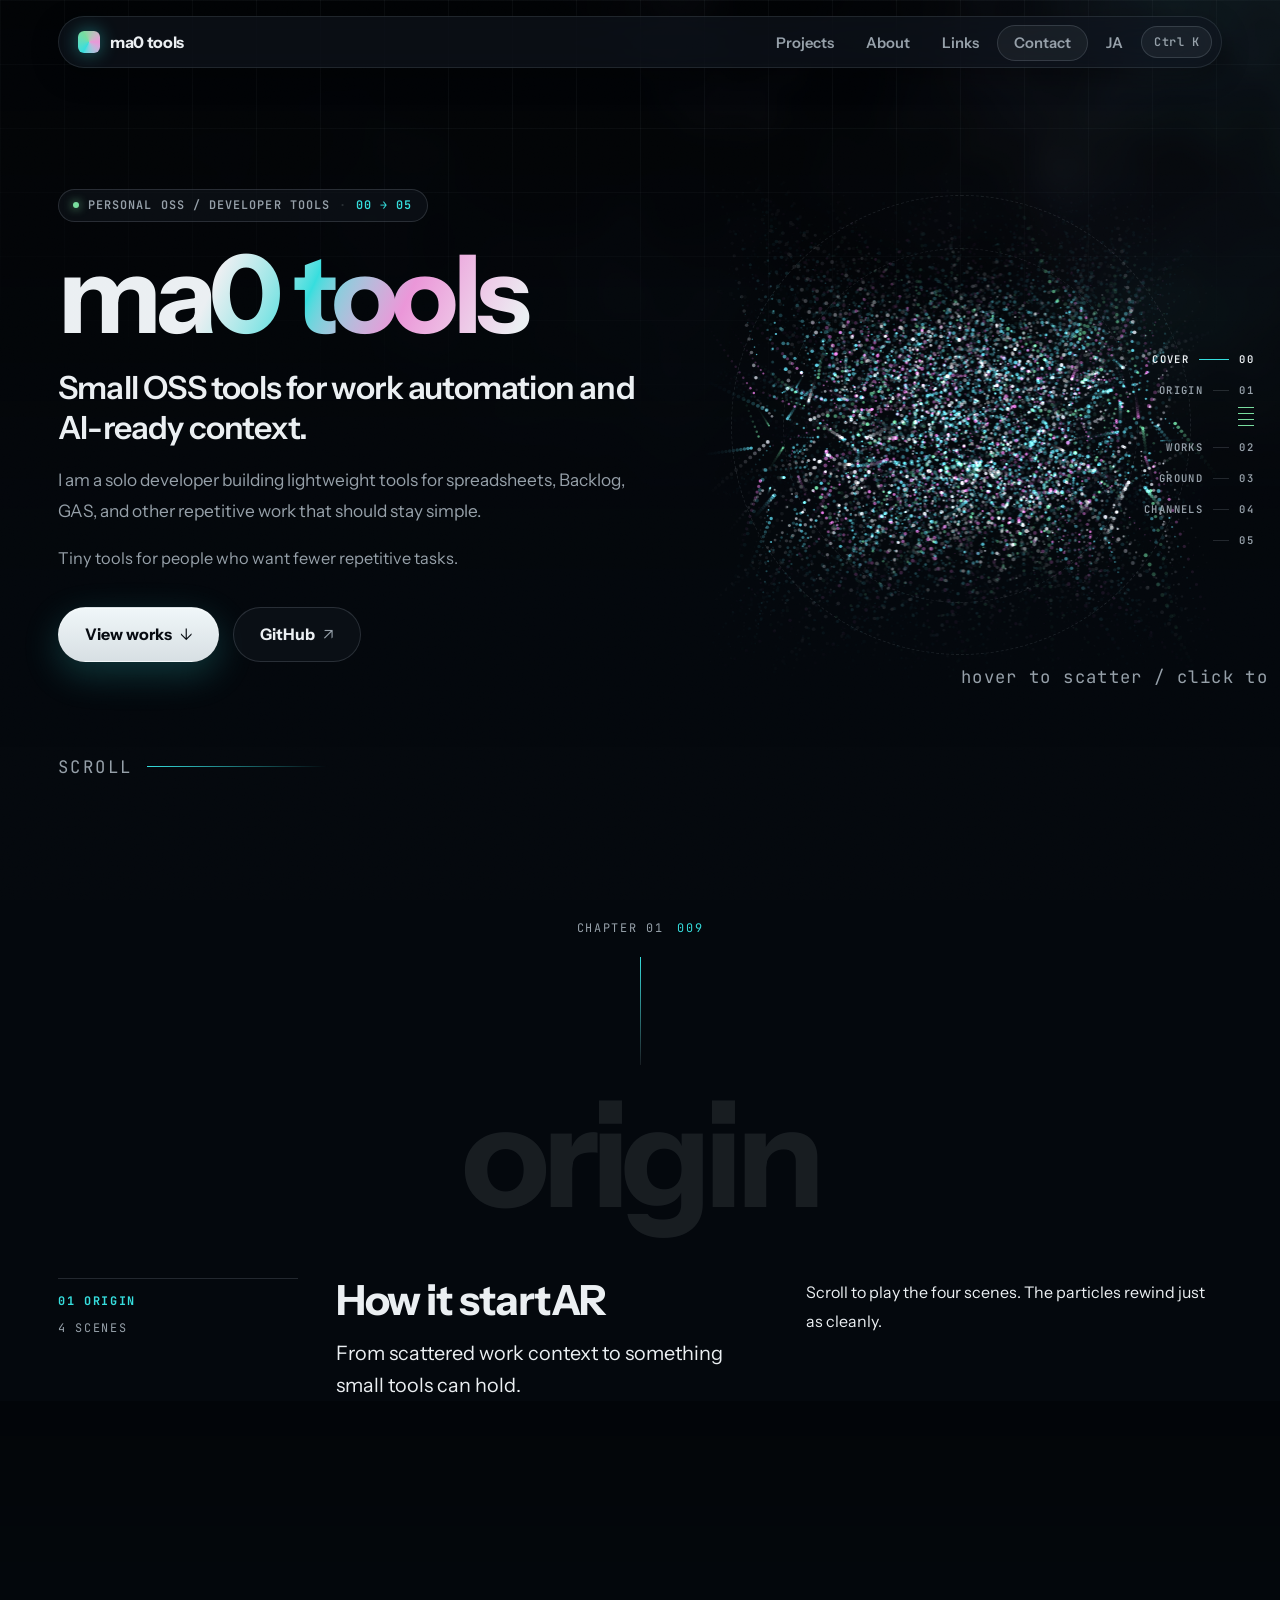
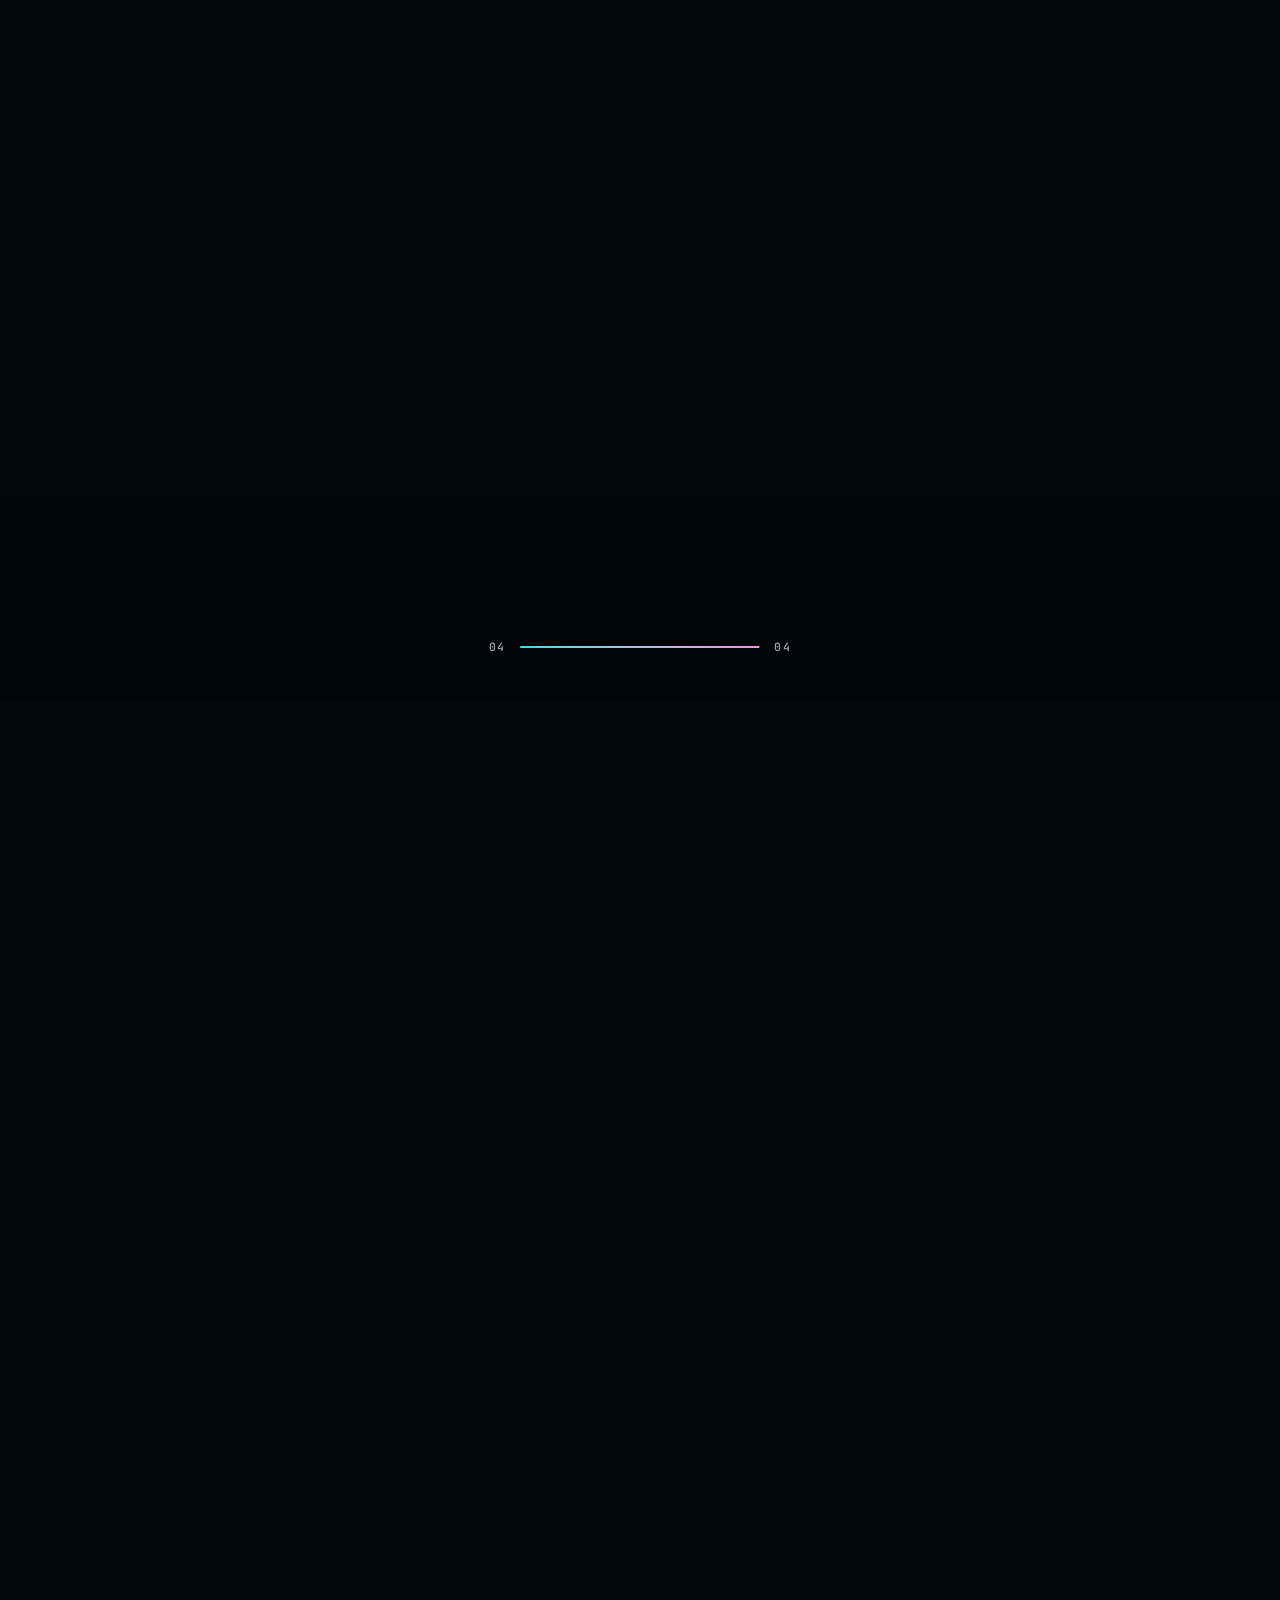
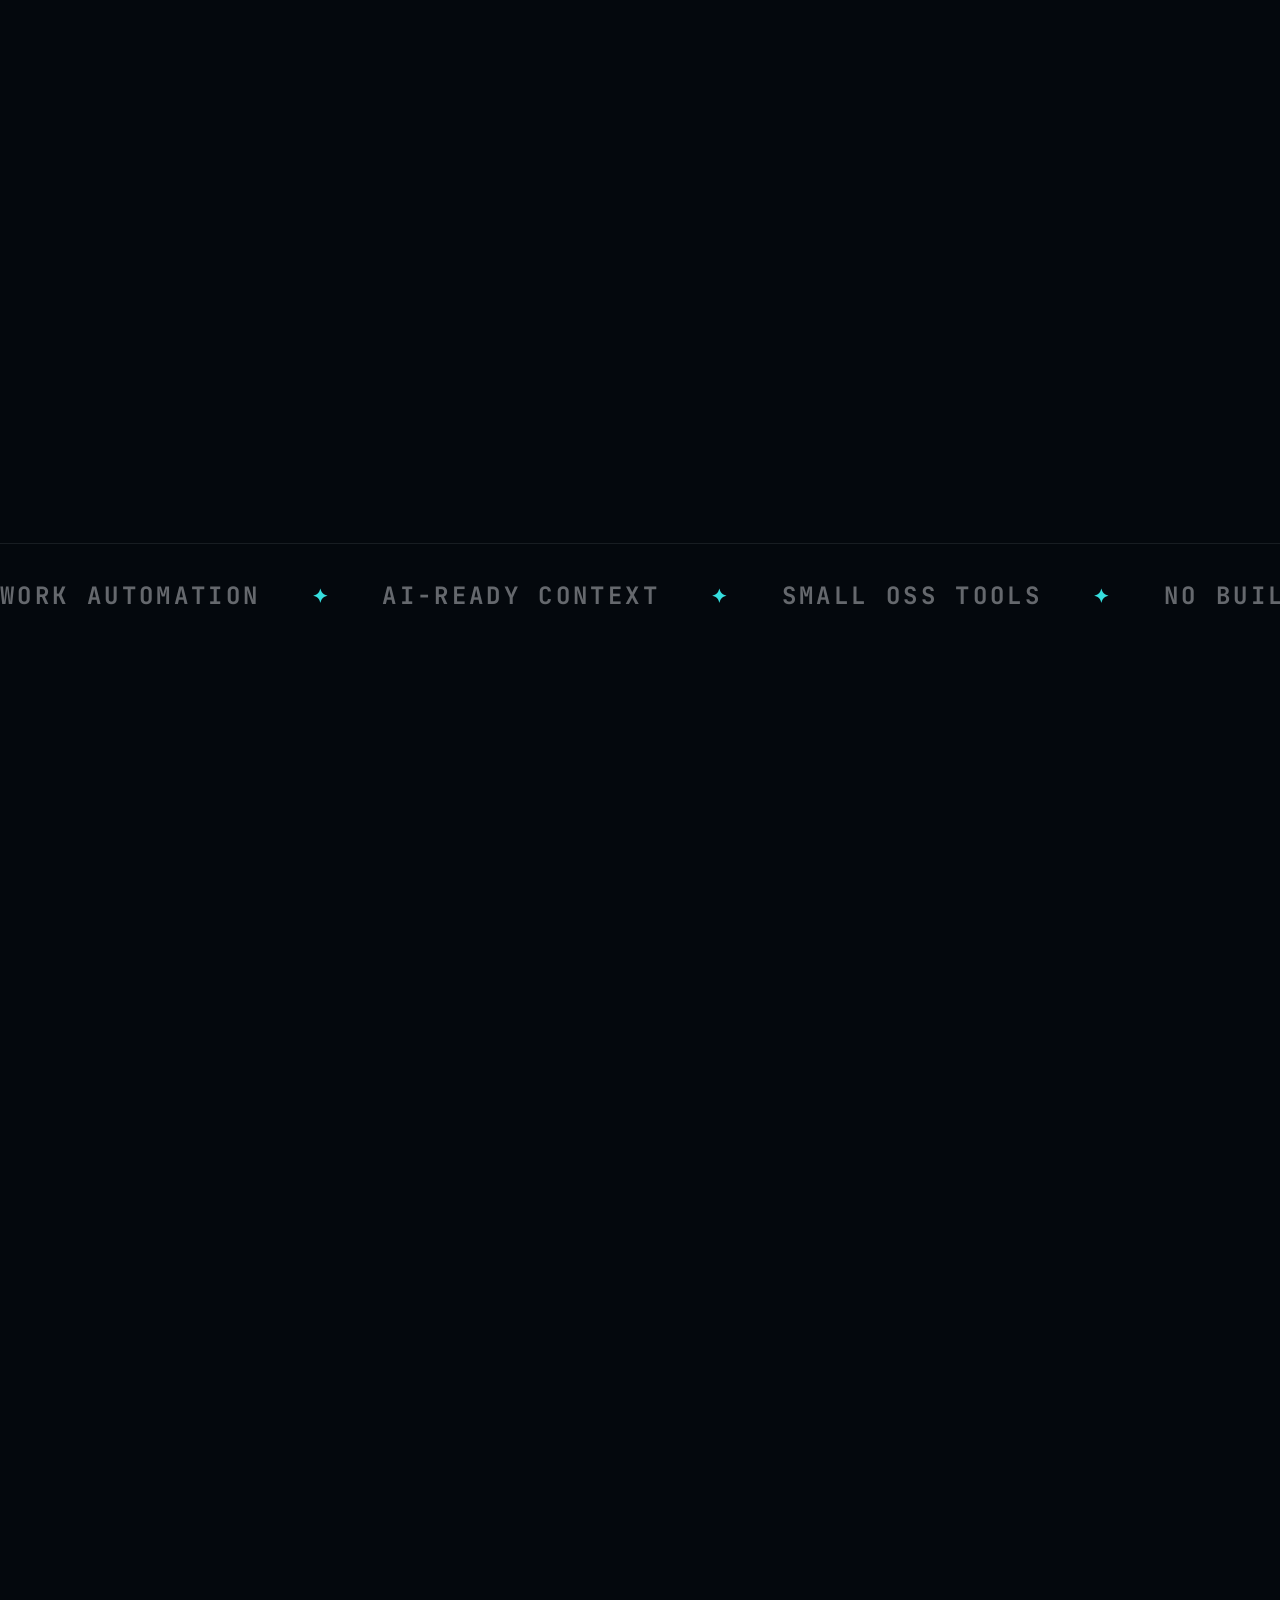
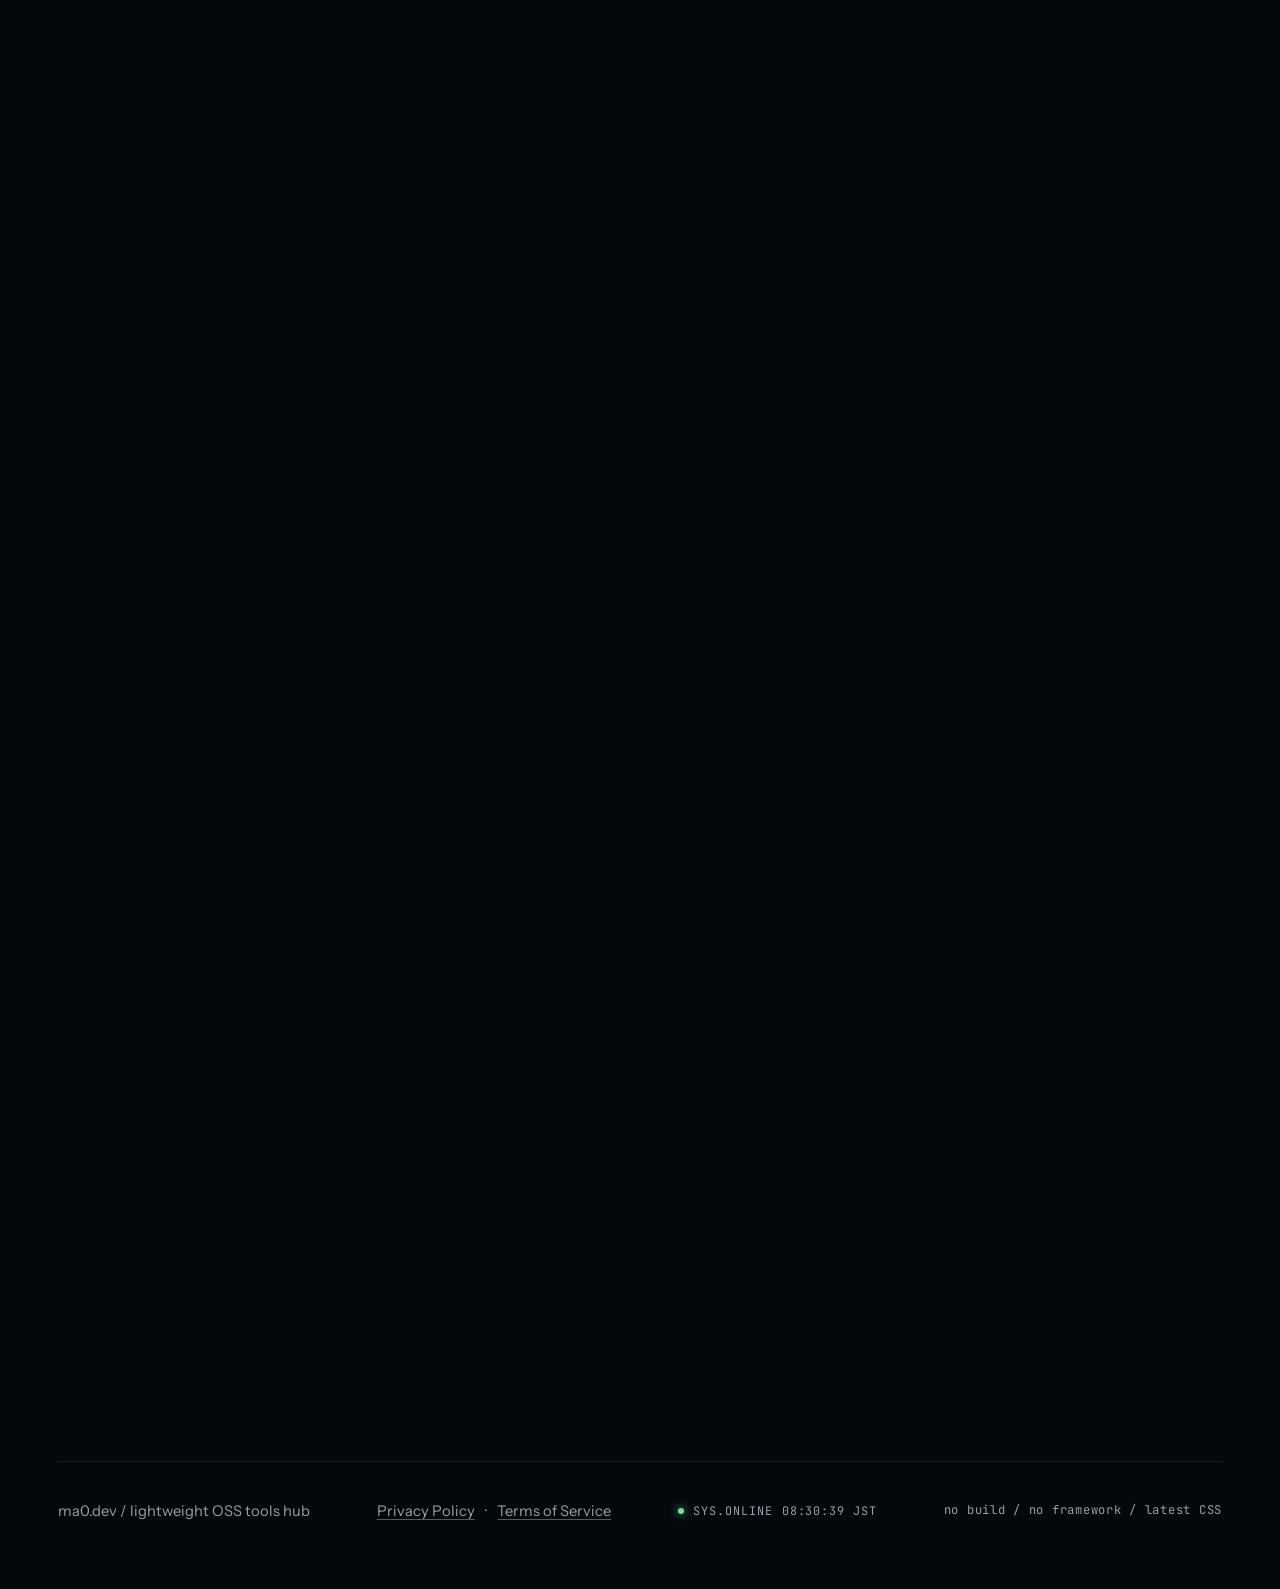
==== commit 4154a774: "Add Dopasta TikTok MCP legal pages" ====
--- a/en/index.html
+++ b/en/index.html
@@ -214,11 +214,11 @@
         <div class="chapter-grid">
           <div class="chapter-meta">
             <span class="chapter-index">02 Works</span>
-            <span class="chapter-stamp">2 released / 1 upcoming</span>
+            <span class="chapter-stamp">2 released</span>
           </div>
           <div class="chapter-lead">
             <h2>Projects</h2>
-            <p class="chapter-standfirst">Two released works and one upcoming project.</p>
+            <p class="chapter-standfirst">Two works I currently share.</p>
           </div>
           <div class="chapter-body">
             <div class="card-grid">
@@ -244,19 +244,7 @@
                 </div>
                 <p class="project-meta">Static site / Link dashboard</p>
                 <p>A minimal dark-mode personal link dashboard.</p>
-                <p class="project-actions"><a class="project-link" href="https://github.com/ma0dev0/quiet-links" target="_blank" rel="noopener noreferrer">View on GitHub<span class="button-arrow" aria-hidden="true">↗</span></a></p>
-              </article>
-              <article class="card project-card project-card--upcoming">
-                <figure class="project-image">
-                  <img src="/assets/dopasta.jpg" alt="Dopaneko, the mascot of Dopasta" width="900" height="600" loading="lazy" decoding="async">
-                </figure>
-                <div class="card-top">
-                  <h3 lang="ja">ドパスタ</h3>
-                  <span class="status status--soon">In progress</span>
-                </div>
-                <p class="project-meta">Music project / Learning EDM</p>
-                <p>A learning-music project that turns one junior-high English distinction at a time into a 90-second EDM track.</p>
-                <p class="project-actions"><span class="project-coming-soon">YouTube channel coming soon</span></p>
+            <p class="project-actions"><a class="project-link" href="https://github.com/ma0dev0/quiet-links" target="_blank" rel="noopener noreferrer">View on GitHub<span class="button-arrow" aria-hidden="true">↗</span></a></p>
               </article>
             </div>
           </div>
@@ -368,6 +356,11 @@
 
     <footer class="site-footer">
       <p>ma0.dev / lightweight OSS tools hub</p>
+      <p class="footer-links">
+        <a href="/dopasta-tiktok-mcp/privacy/">Privacy Policy</a>
+        <span aria-hidden="true">·</span>
+        <a href="/dopasta-tiktok-mcp/terms/">Terms of Service</a>
+      </p>
       <p class="footer-tag">no build / no framework / latest CSS</p>
     </footer>
   </div>
--- a/style.css
+++ b/style.css
@@ -1127,12 +1127,6 @@
   box-shadow: var(--shadow-strong);
 }
 
-.project-card--upcoming {
-  grid-column: 1 / -1;
-  justify-self: center;
-  width: calc(50% - 10px);
-}
-
 .project-image {
   position: relative;
   margin: 0 0 20px;
@@ -1215,17 +1209,6 @@
   box-shadow: 0 0 8px var(--mint);
 }
 
-.status--soon {
-  border-color: color-mix(in oklch, var(--magenta) 35%, transparent);
-  background: color-mix(in oklch, var(--magenta) 10%, transparent);
-  color: var(--magenta);
-}
-
-.status--soon::before {
-  background: var(--magenta);
-  box-shadow: 0 0 8px var(--magenta);
-}
-
 .project-meta {
   margin: 0 0 12px;
   color: var(--cyan);
@@ -1281,17 +1264,6 @@
   scale: 0.97;
 }
 
-.project-coming-soon {
-  display: inline-flex;
-  align-items: center;
-  min-height: 44px;
-  color: var(--muted);
-  font-family: var(--mono);
-  font-size: 0.76rem;
-  font-weight: 600;
-  letter-spacing: 0.05em;
-}
-
 /* ---- about ---- */
 
 .about-lead {
@@ -1463,6 +1435,21 @@
 
 .site-footer p {
   margin: 0;
+}
+
+.footer-links {
+  display: flex;
+  gap: 0.65rem;
+  align-items: center;
+}
+
+.footer-links a {
+  text-decoration-color: color-mix(in oklch, var(--muted) 55%, transparent);
+}
+
+.footer-links a:hover {
+  color: var(--cyan);
+  text-decoration-color: currentColor;
 }
 
 .footer-tag {
@@ -1790,11 +1777,6 @@
 
   .project-card {
     transform: none;
-  }
-
-  .project-card--upcoming {
-    grid-column: auto;
-    width: 100%;
   }
 }
 
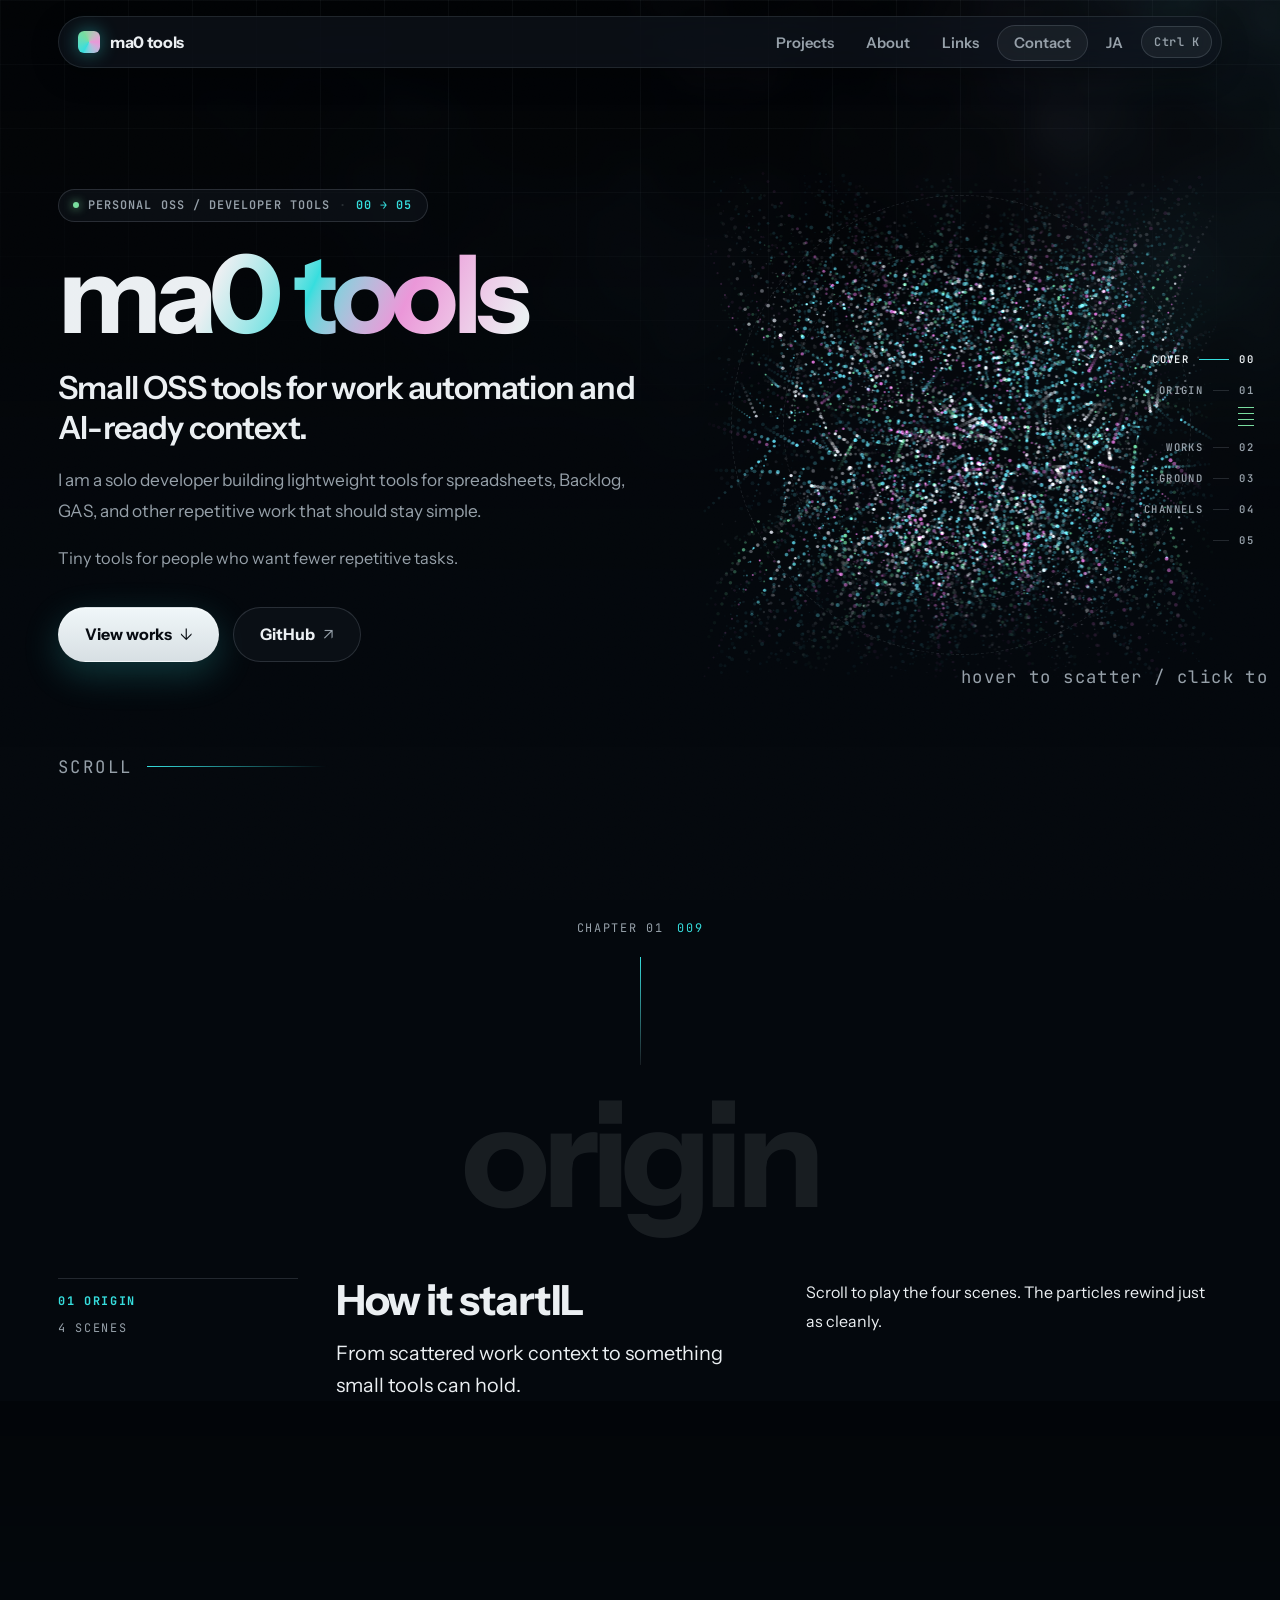
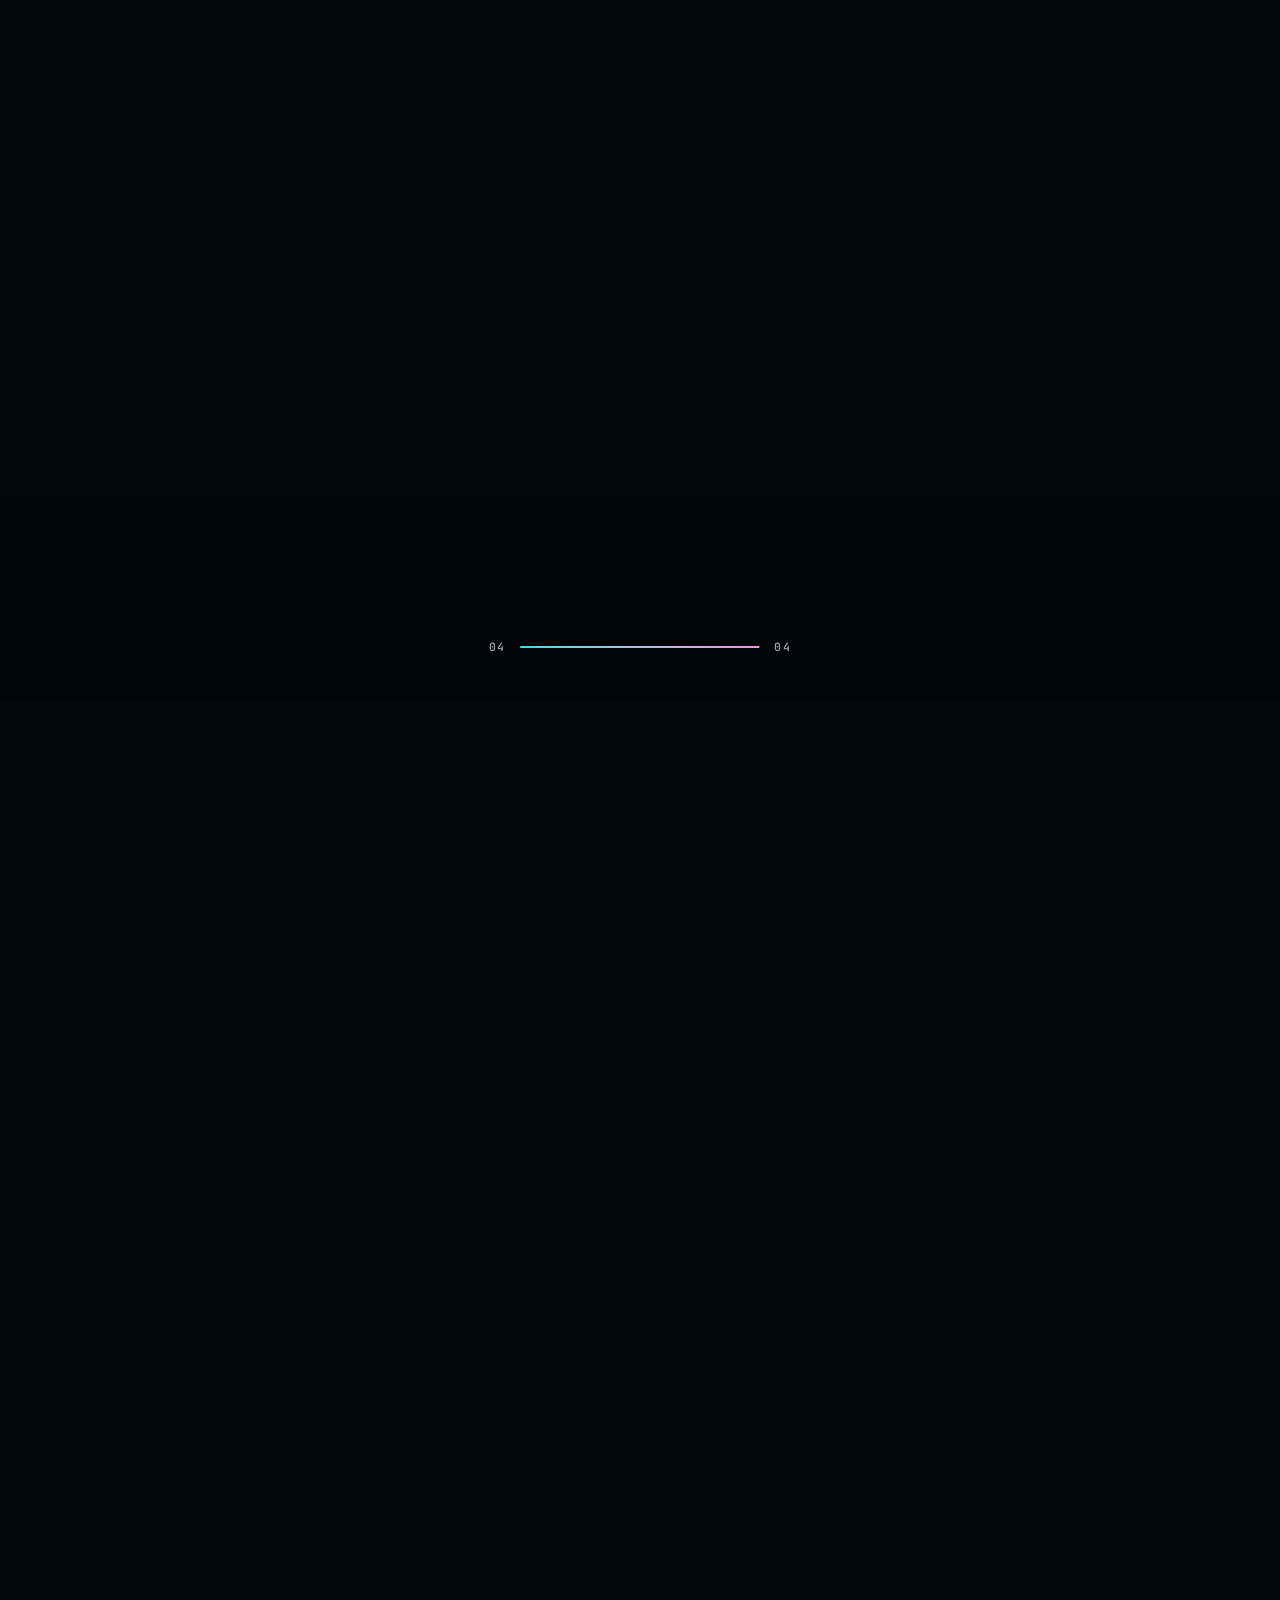
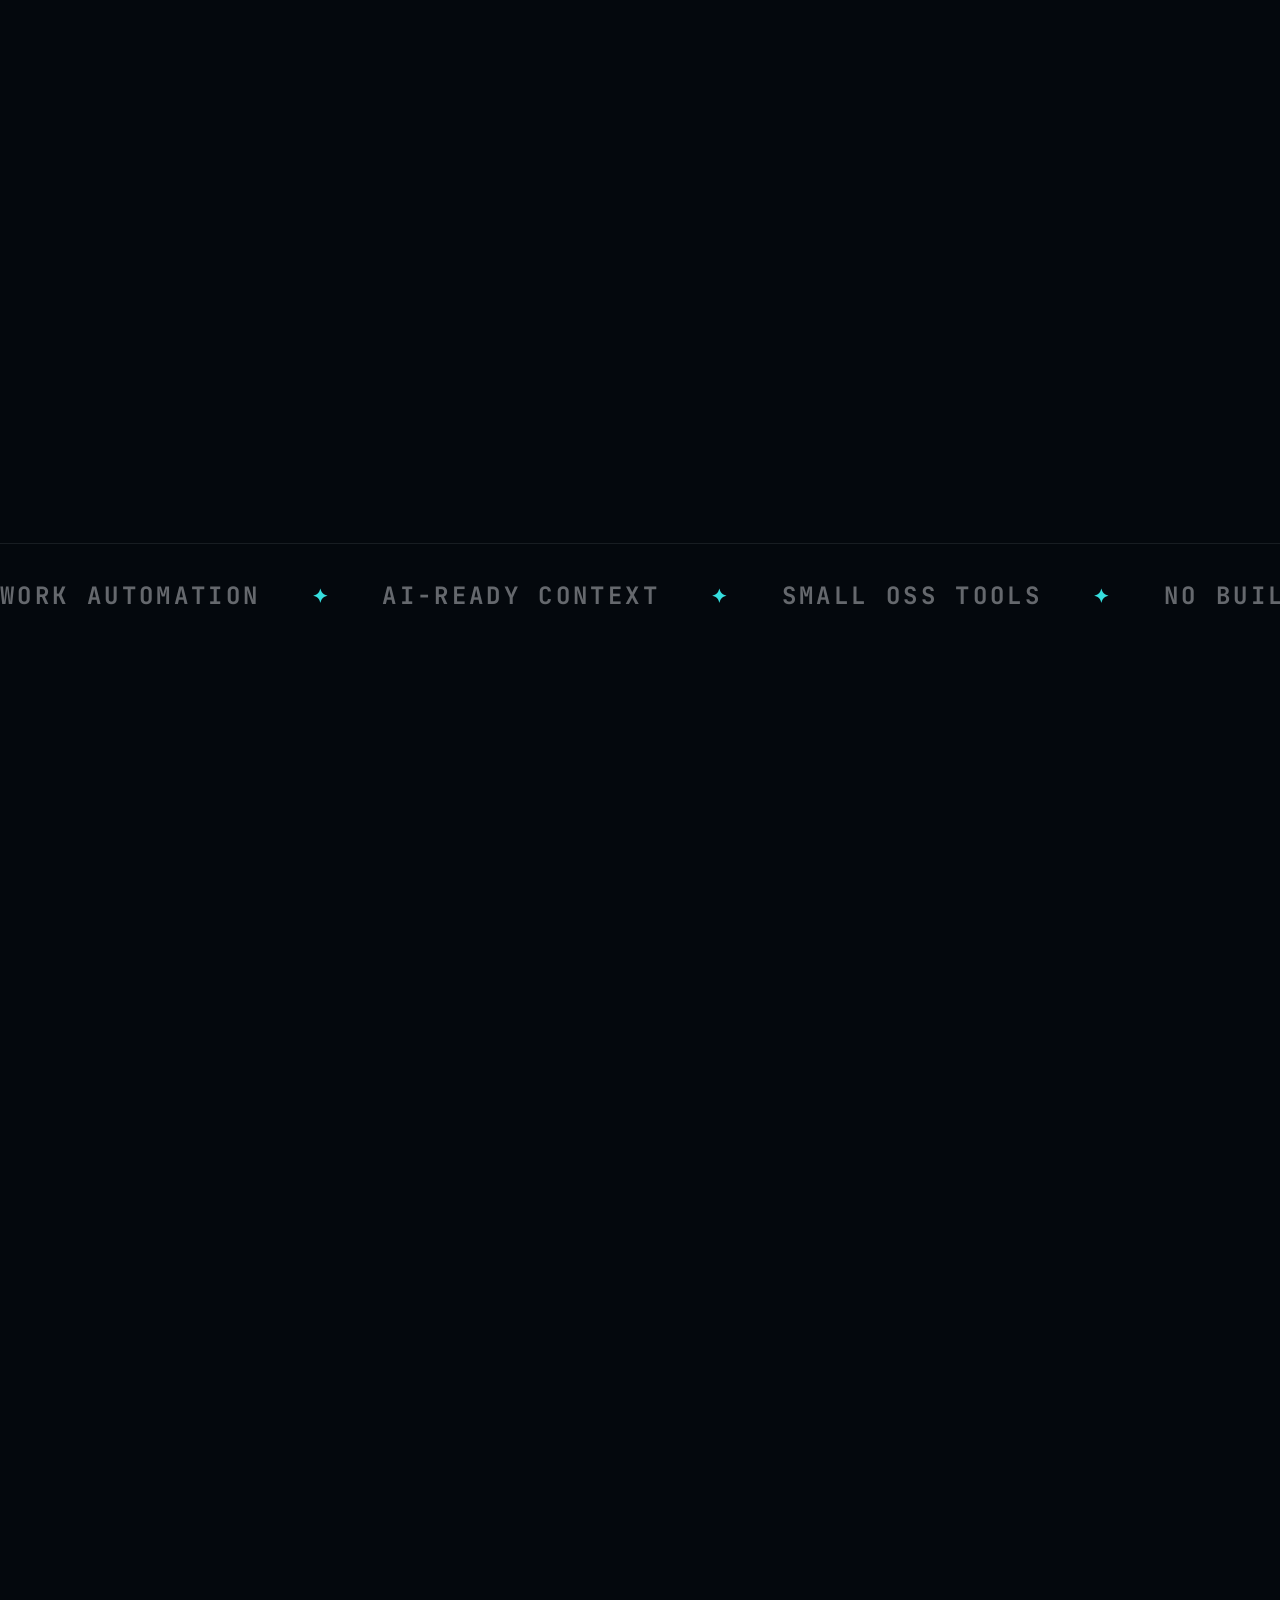
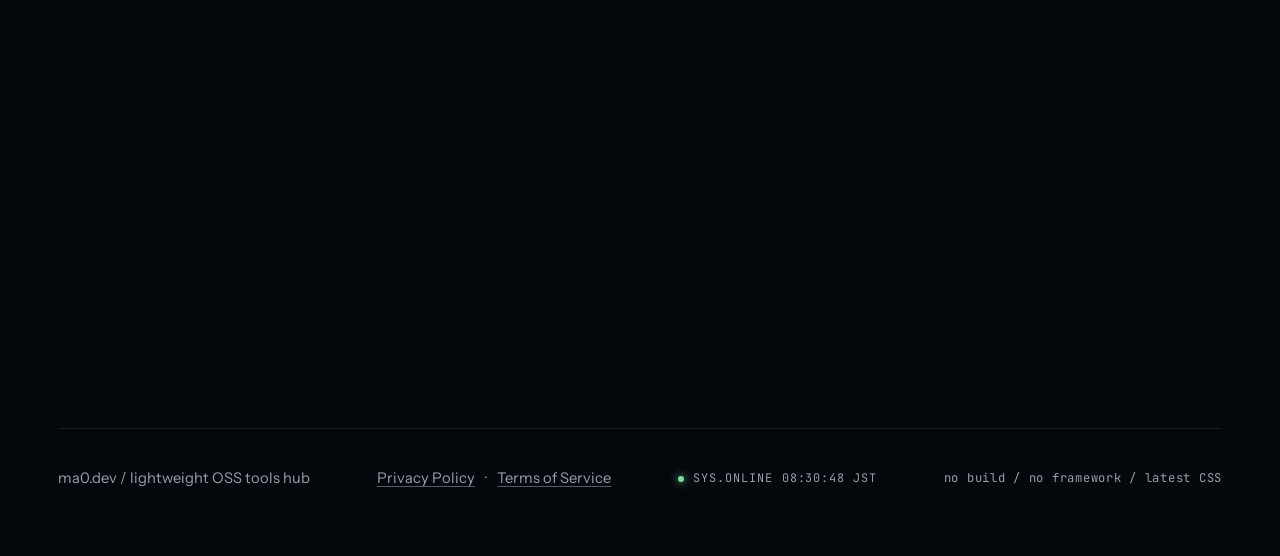
==== commit f3d0fe53: "Add Dopasta project to site (#18)" ====
--- a/en/index.html
+++ b/en/index.html
@@ -214,11 +214,11 @@
         <div class="chapter-grid">
           <div class="chapter-meta">
             <span class="chapter-index">02 Works</span>
-            <span class="chapter-stamp">2 released</span>
+            <span class="chapter-stamp">2 released / 1 upcoming</span>
           </div>
           <div class="chapter-lead">
             <h2>Projects</h2>
-            <p class="chapter-standfirst">Two works I currently share.</p>
+            <p class="chapter-standfirst">Two released works and one upcoming project.</p>
           </div>
           <div class="chapter-body">
             <div class="card-grid">
@@ -244,7 +244,19 @@
                 </div>
                 <p class="project-meta">Static site / Link dashboard</p>
                 <p>A minimal dark-mode personal link dashboard.</p>
-            <p class="project-actions"><a class="project-link" href="https://github.com/ma0dev0/quiet-links" target="_blank" rel="noopener noreferrer">View on GitHub<span class="button-arrow" aria-hidden="true">↗</span></a></p>
+                <p class="project-actions"><a class="project-link" href="https://github.com/ma0dev0/quiet-links" target="_blank" rel="noopener noreferrer">View on GitHub<span class="button-arrow" aria-hidden="true">↗</span></a></p>
+              </article>
+              <article class="card project-card project-card--upcoming">
+                <figure class="project-image">
+                  <img src="/assets/dopasta.jpg" alt="Dopaneko, the mascot of Dopasta" width="900" height="600" loading="lazy" decoding="async">
+                </figure>
+                <div class="card-top">
+                  <h3 lang="ja">ドパスタ</h3>
+                  <span class="status status--soon">In progress</span>
+                </div>
+                <p class="project-meta">Music project / Learning EDM</p>
+                <p>A learning-music project that turns one junior-high English distinction at a time into a 90-second EDM track.</p>
+                <p class="project-actions"><span class="project-coming-soon">YouTube channel coming soon</span></p>
               </article>
             </div>
           </div>
--- a/style.css
+++ b/style.css
@@ -1127,6 +1127,12 @@
   box-shadow: var(--shadow-strong);
 }
 
+.project-card--upcoming {
+  grid-column: 1 / -1;
+  justify-self: center;
+  width: calc(50% - 10px);
+}
+
 .project-image {
   position: relative;
   margin: 0 0 20px;
@@ -1209,6 +1215,17 @@
   box-shadow: 0 0 8px var(--mint);
 }
 
+.status--soon {
+  border-color: color-mix(in oklch, var(--magenta) 35%, transparent);
+  background: color-mix(in oklch, var(--magenta) 10%, transparent);
+  color: var(--magenta);
+}
+
+.status--soon::before {
+  background: var(--magenta);
+  box-shadow: 0 0 8px var(--magenta);
+}
+
 .project-meta {
   margin: 0 0 12px;
   color: var(--cyan);
@@ -1262,6 +1279,17 @@
 
 .project-link:active {
   scale: 0.97;
+}
+
+.project-coming-soon {
+  display: inline-flex;
+  align-items: center;
+  min-height: 44px;
+  color: var(--muted);
+  font-family: var(--mono);
+  font-size: 0.76rem;
+  font-weight: 600;
+  letter-spacing: 0.05em;
 }
 
 /* ---- about ---- */
@@ -1777,6 +1805,11 @@
 
   .project-card {
     transform: none;
+  }
+
+  .project-card--upcoming {
+    grid-column: auto;
+    width: 100%;
   }
 }
 
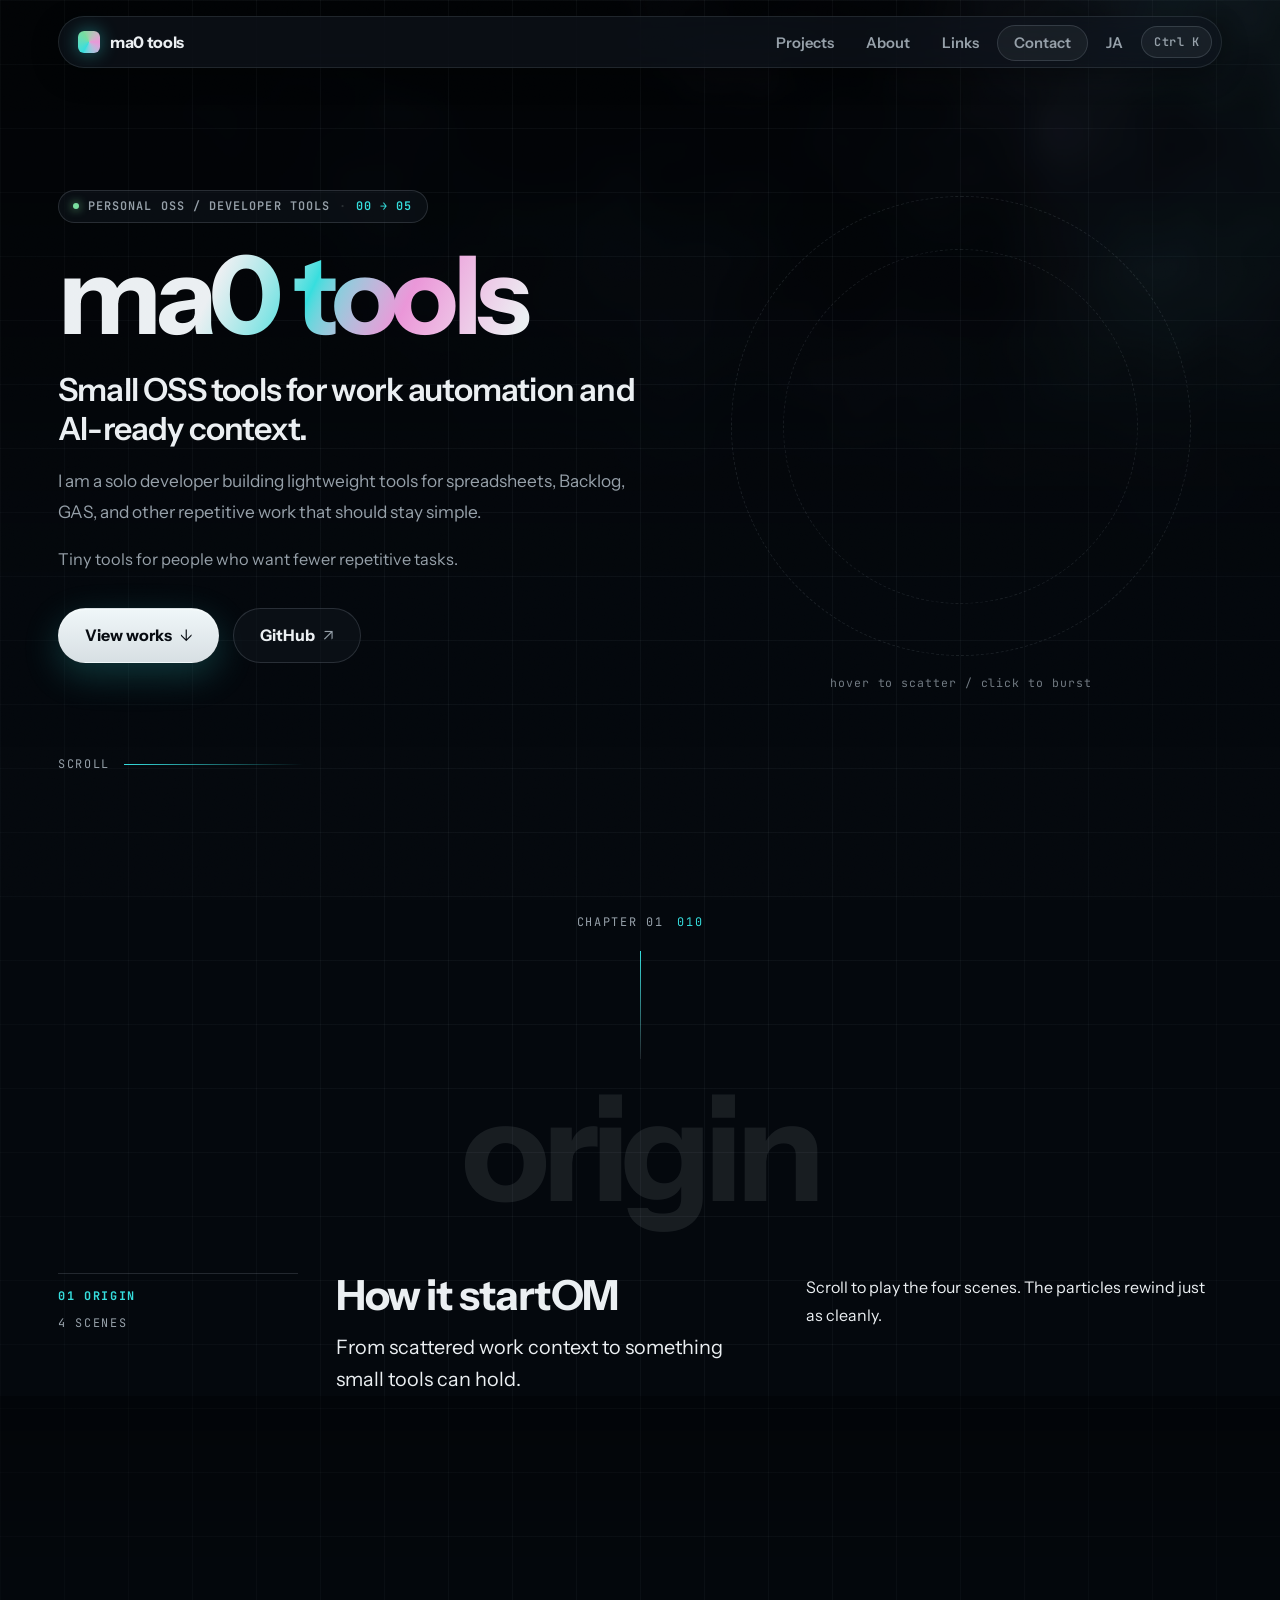
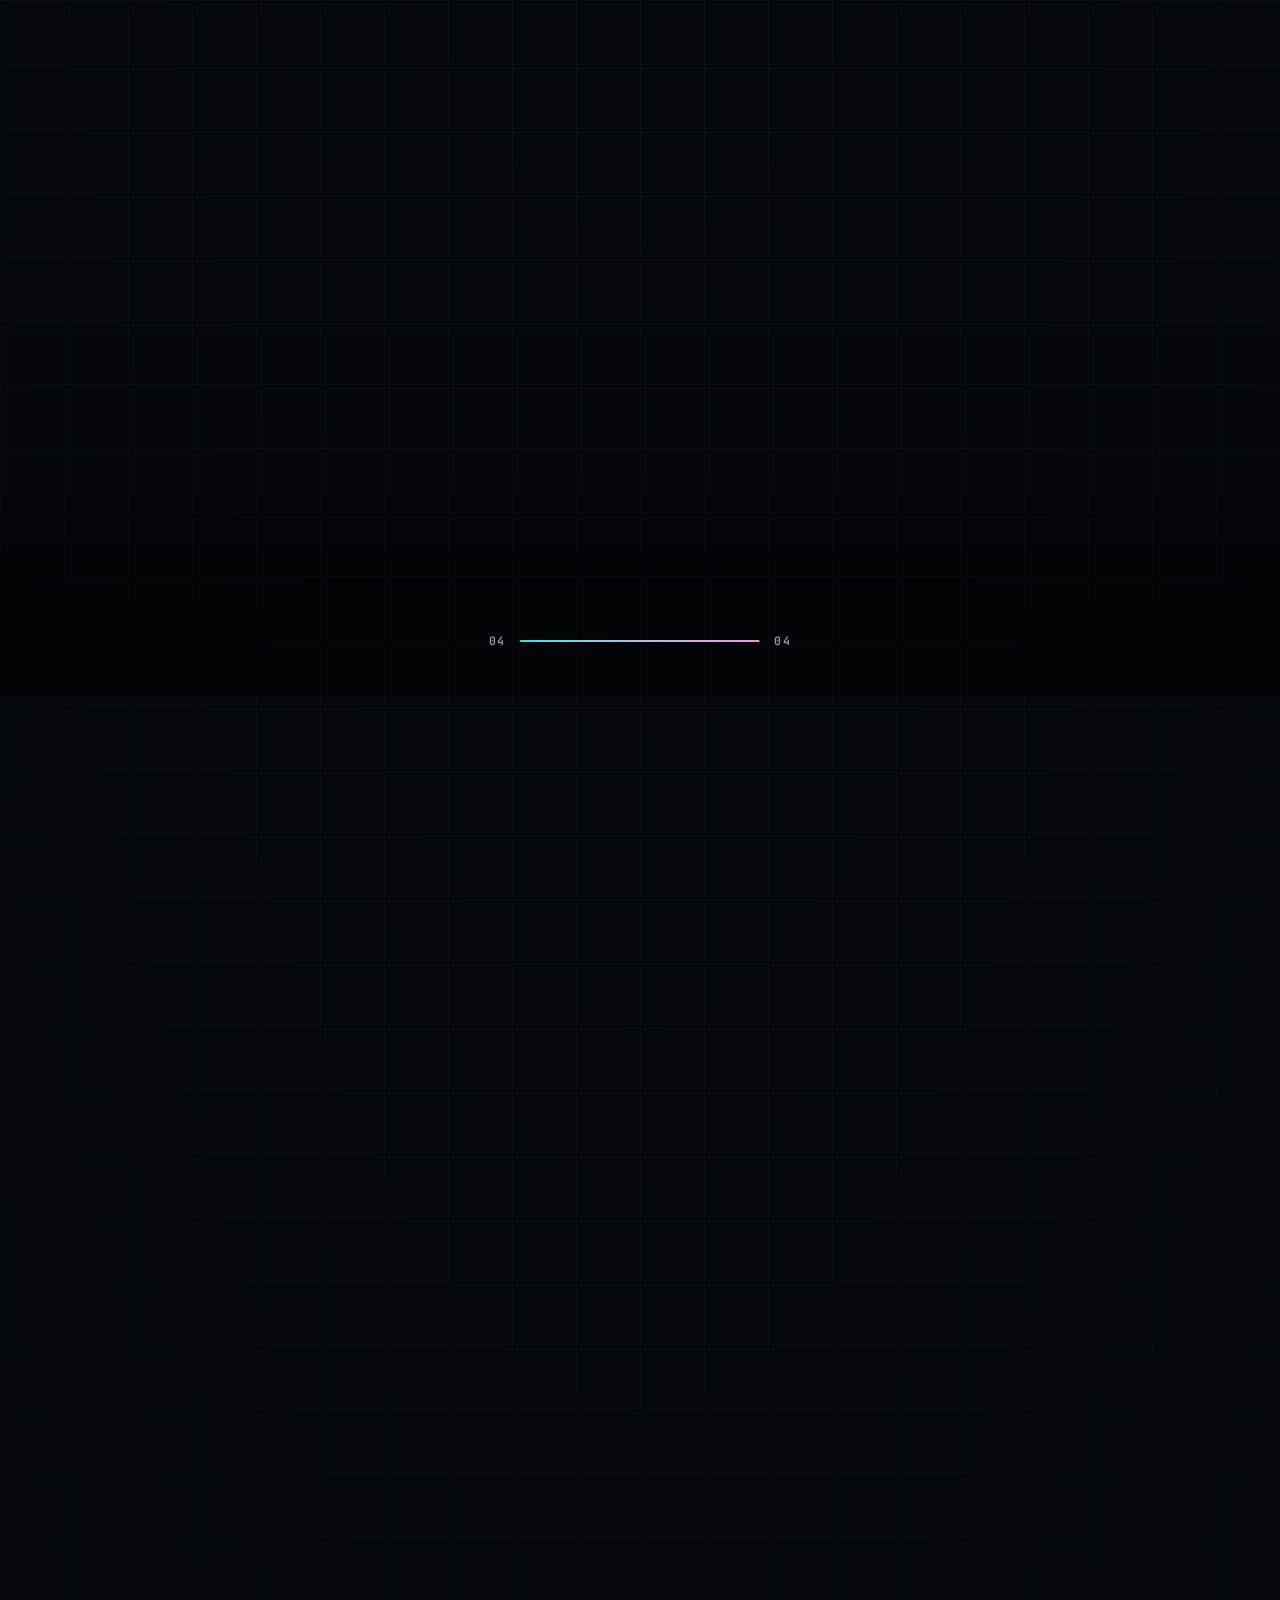
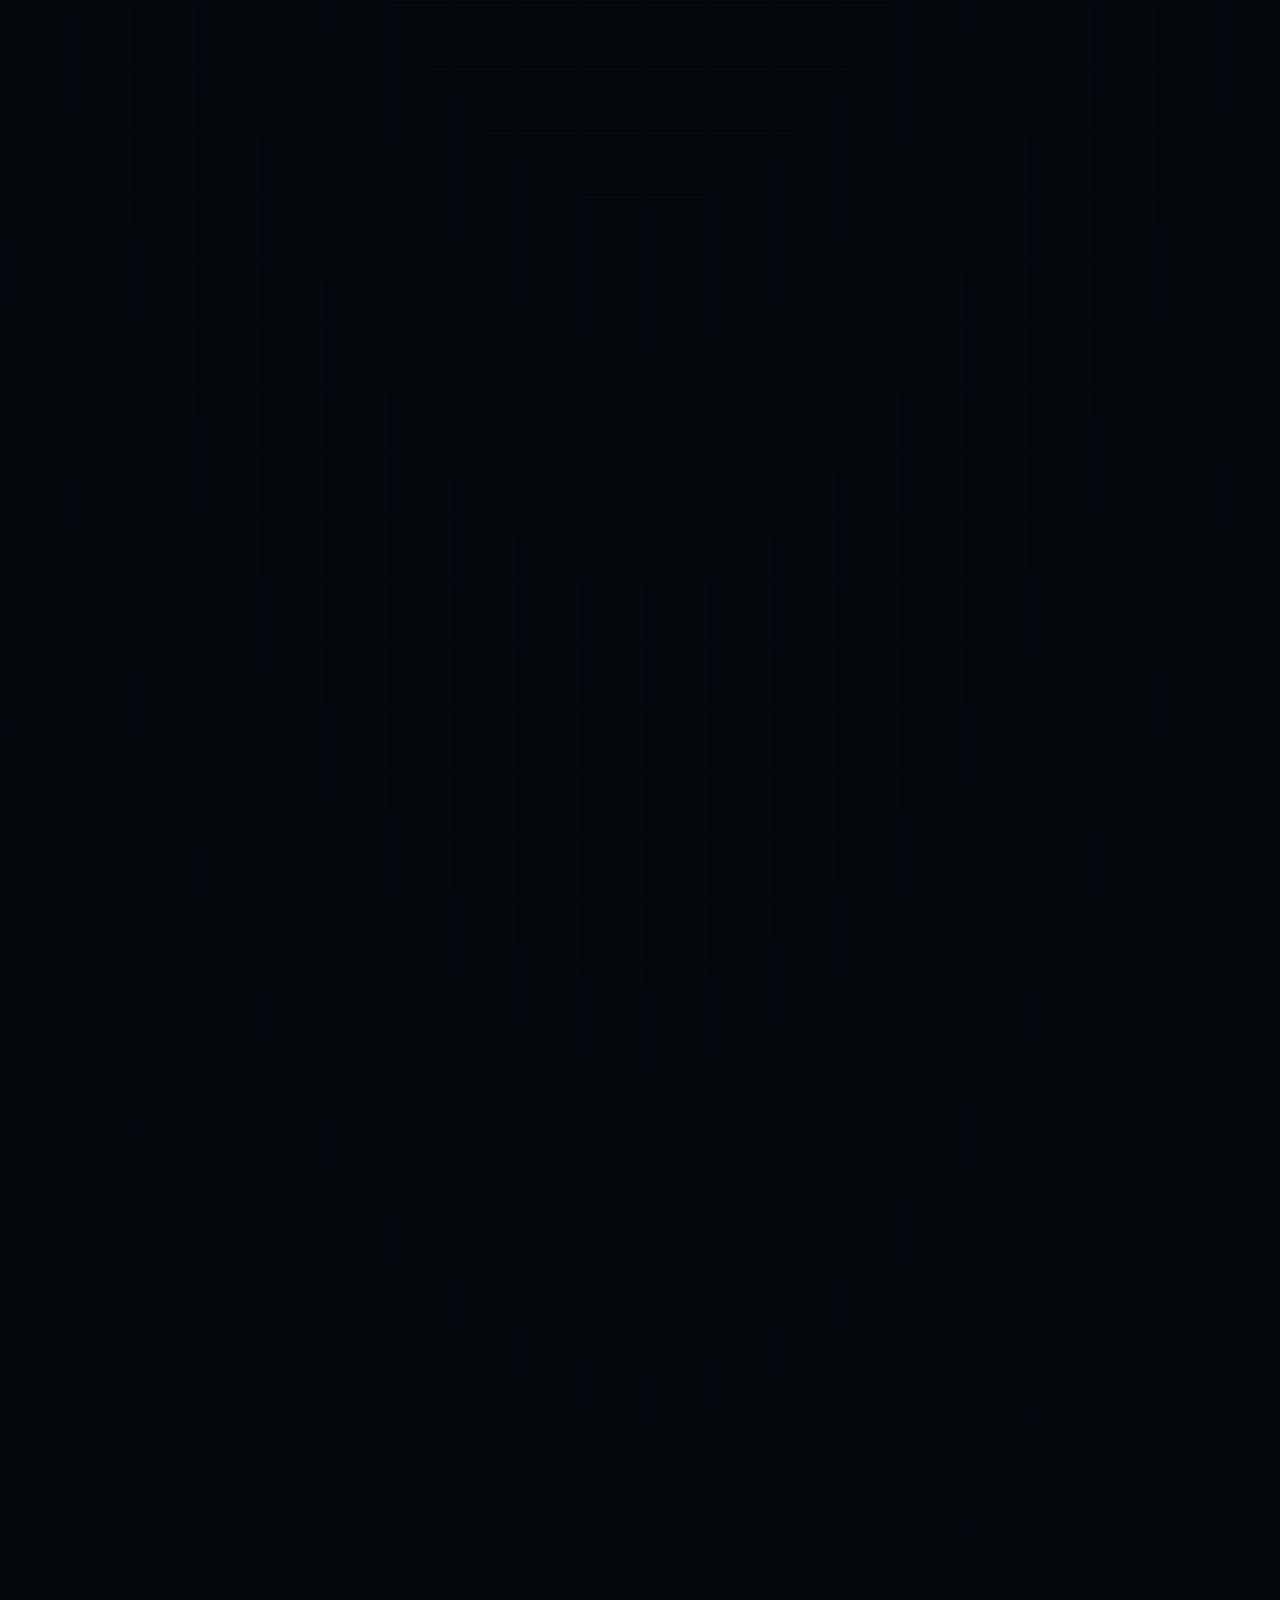
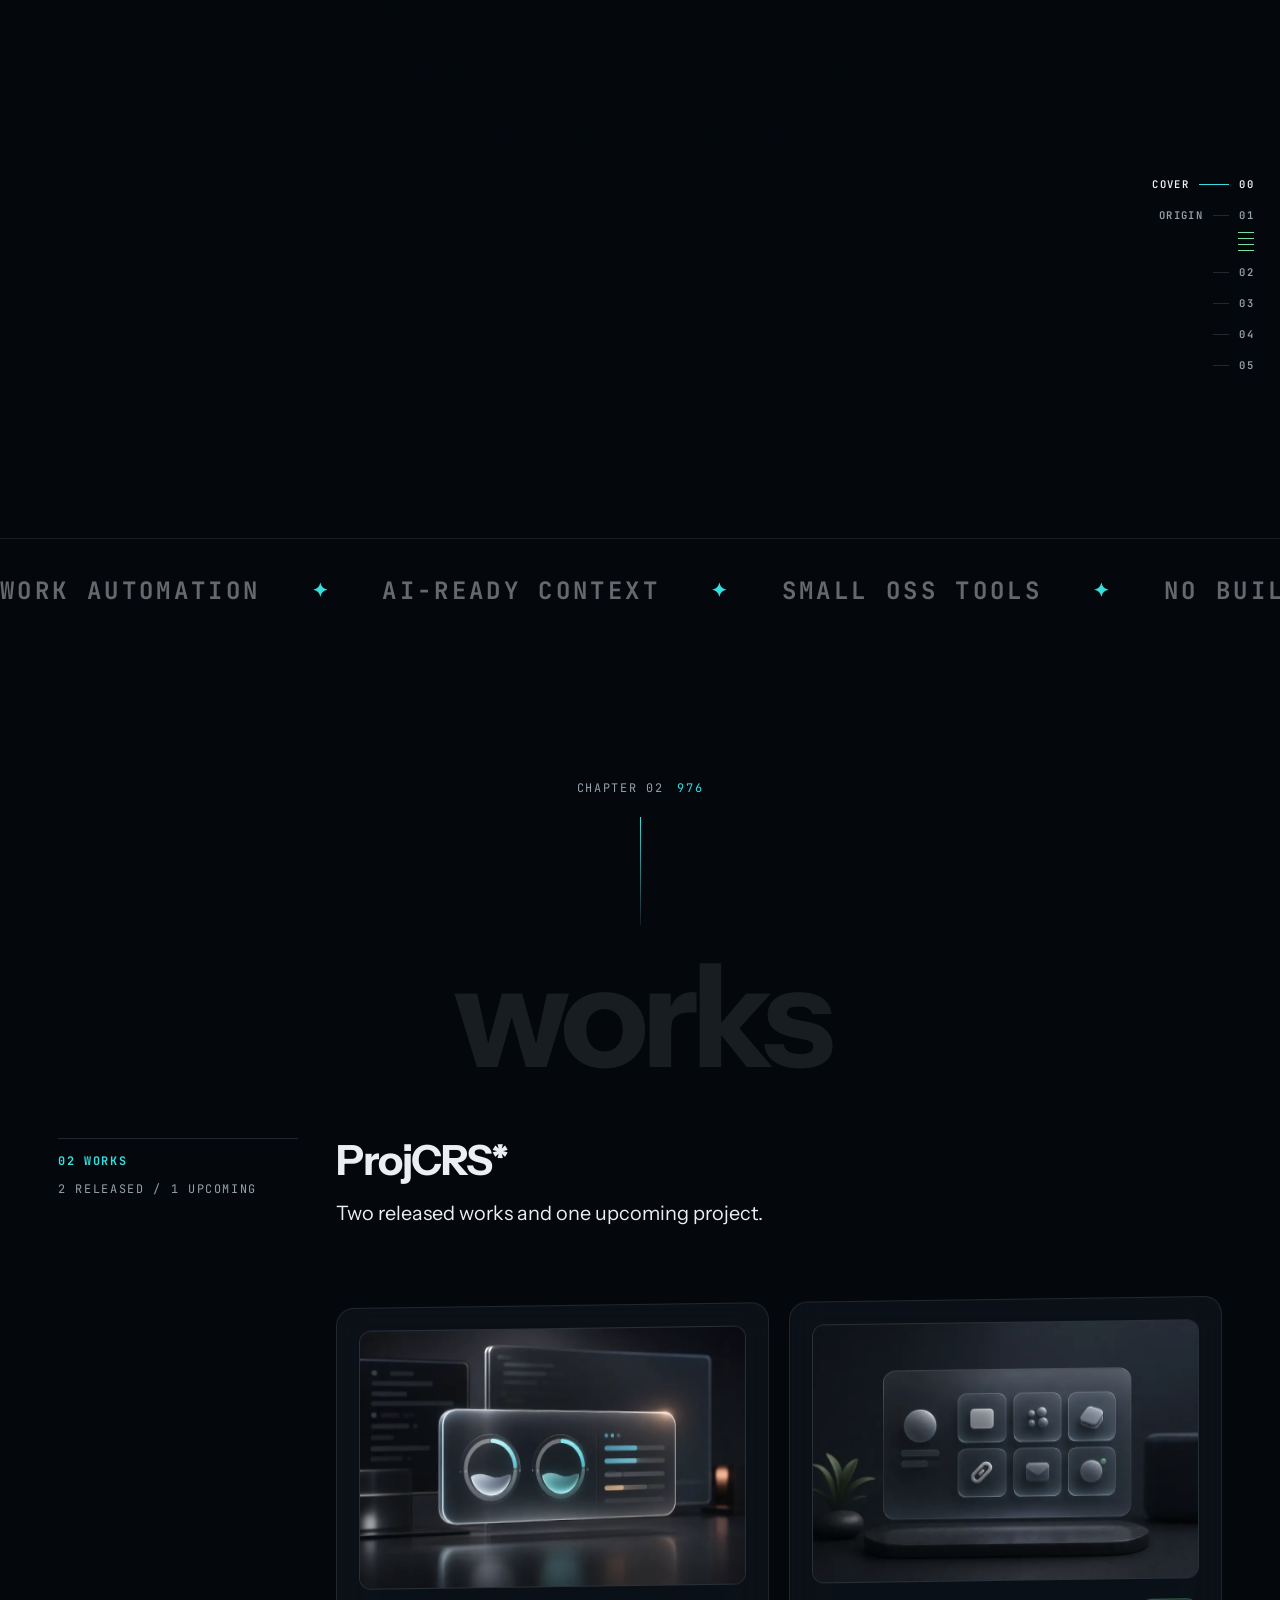
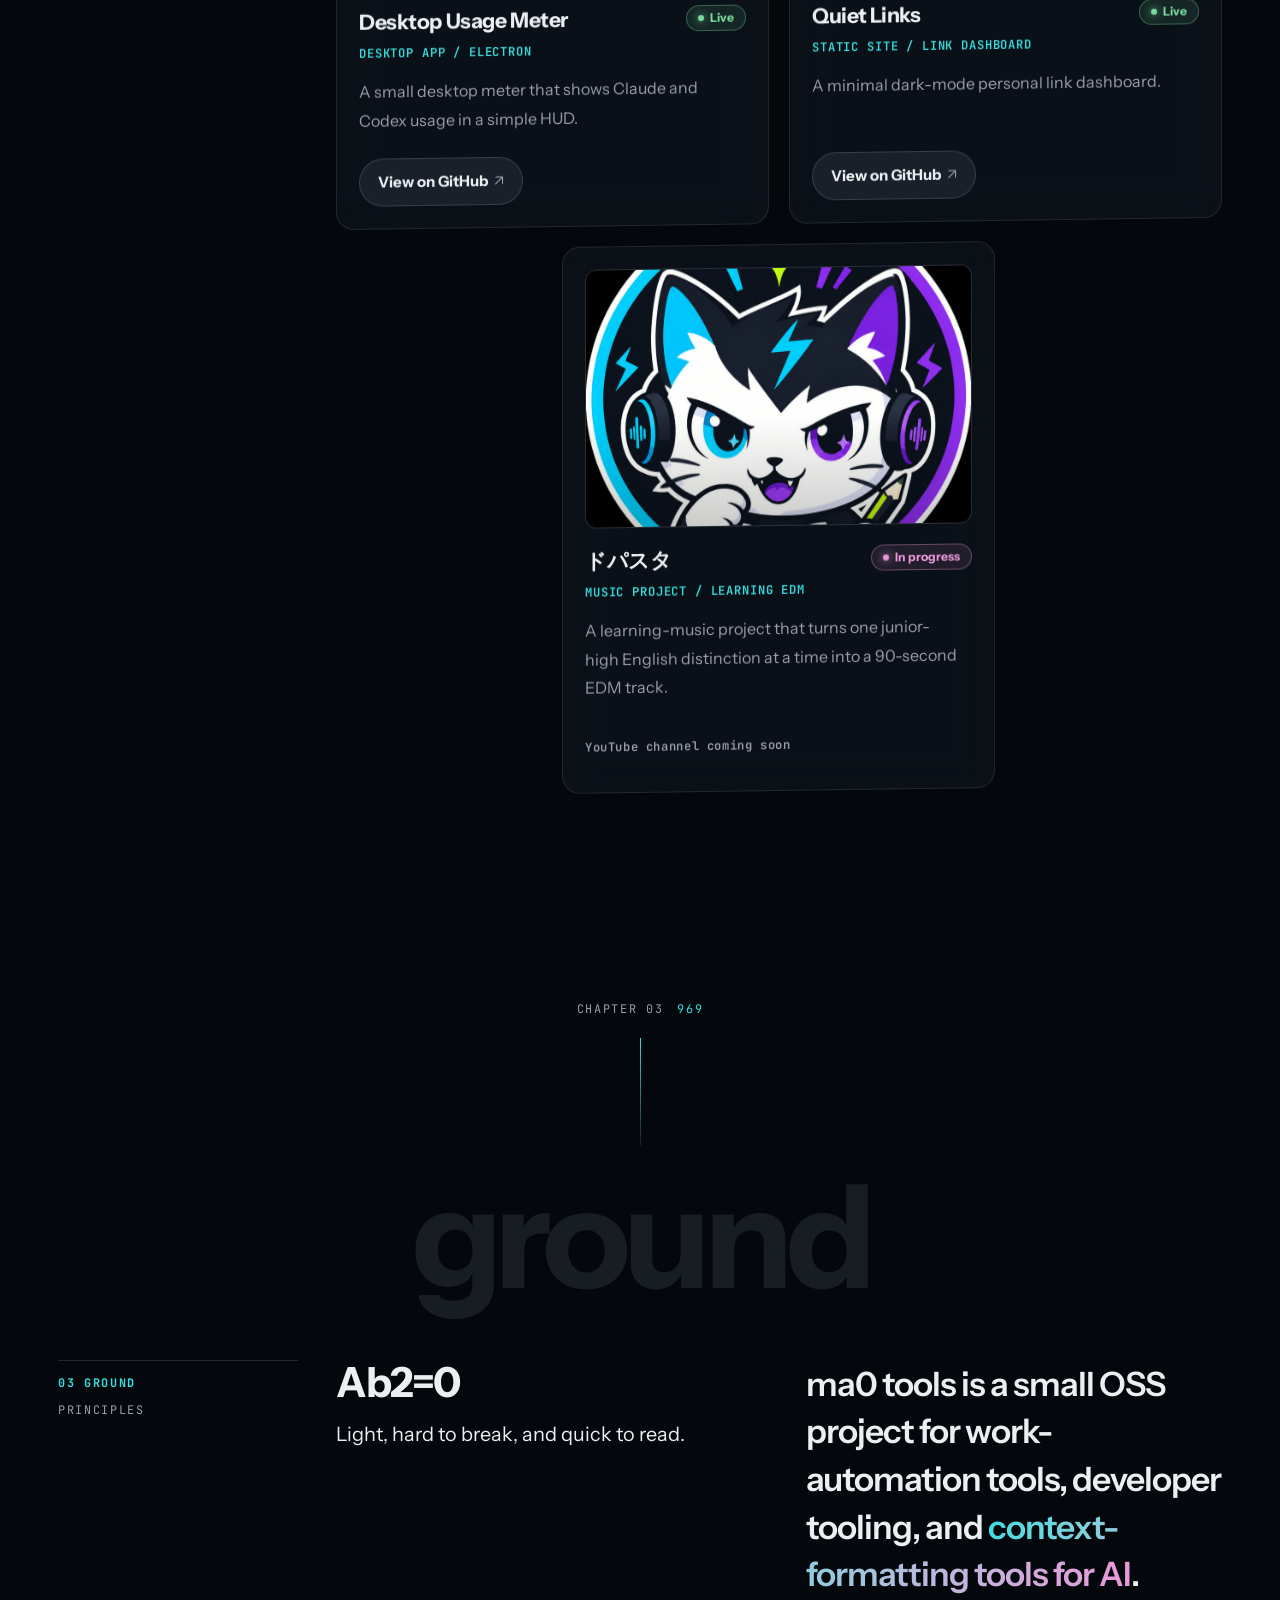
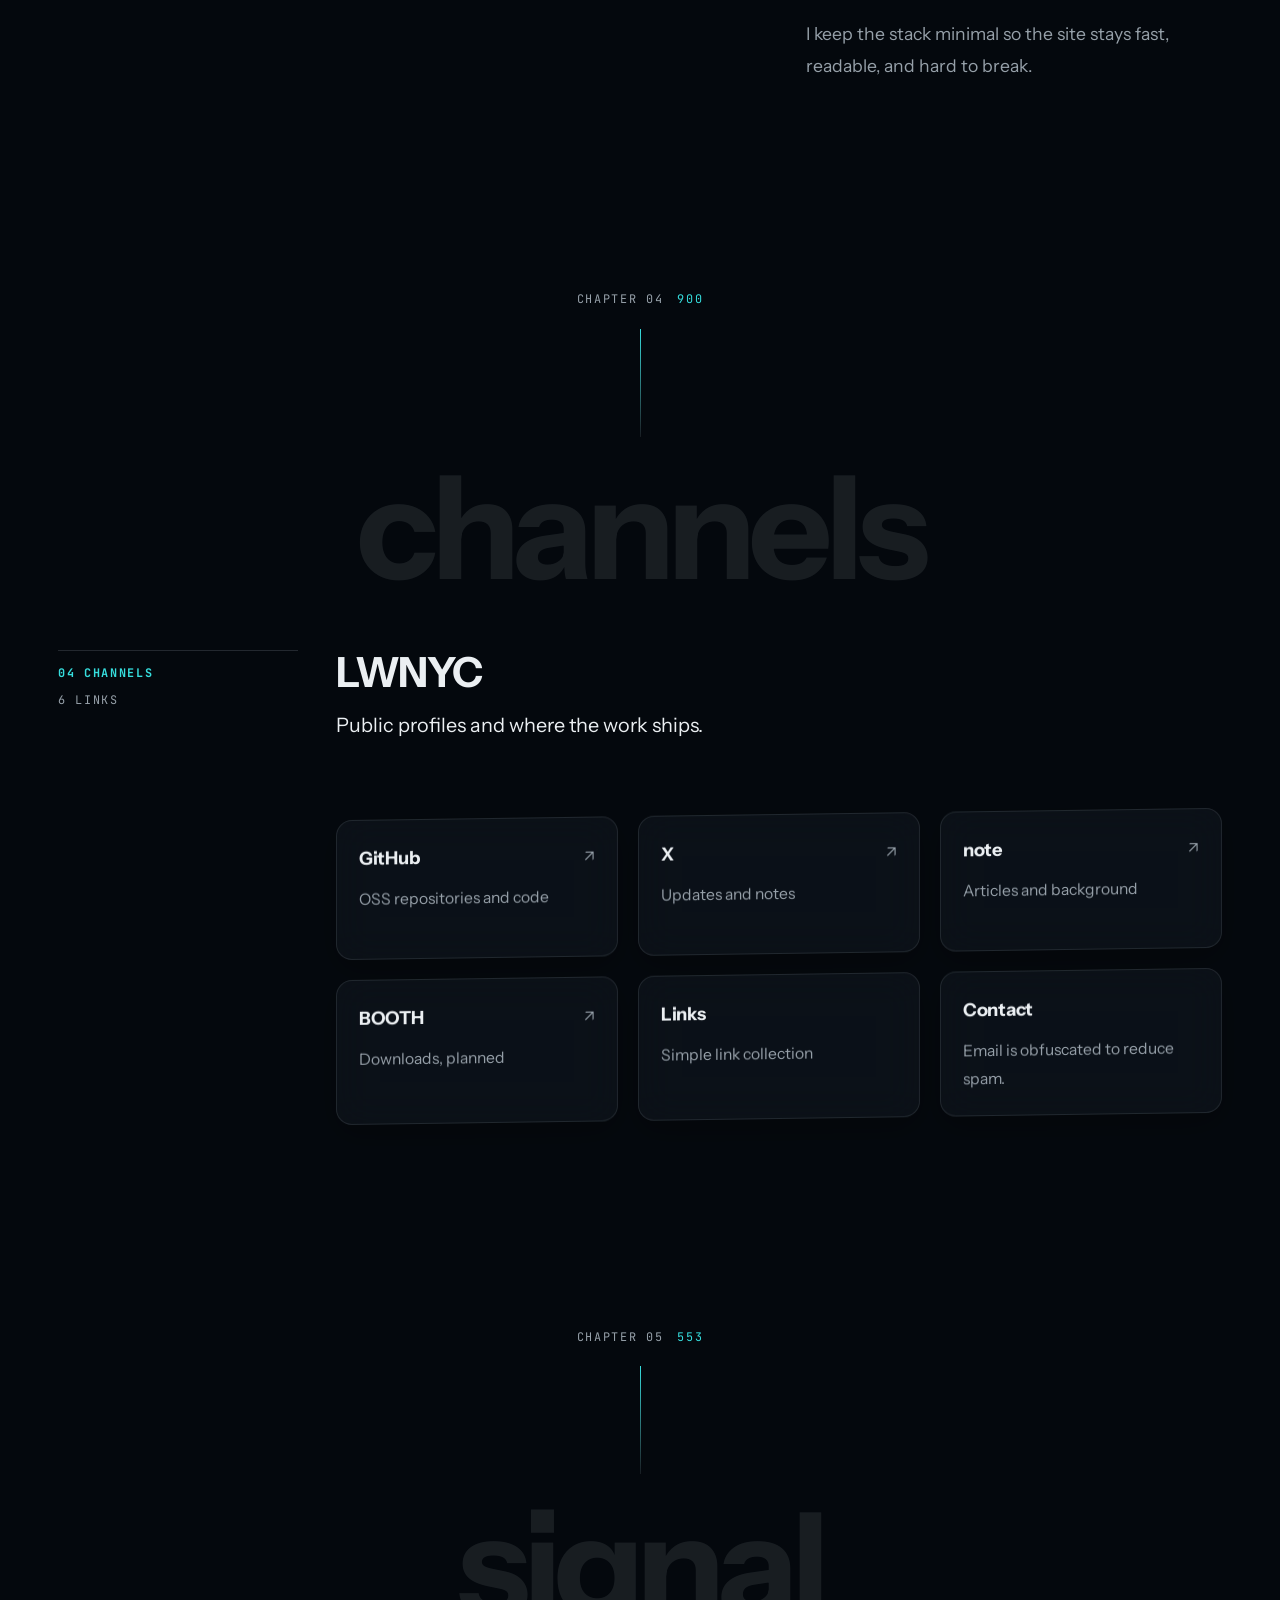
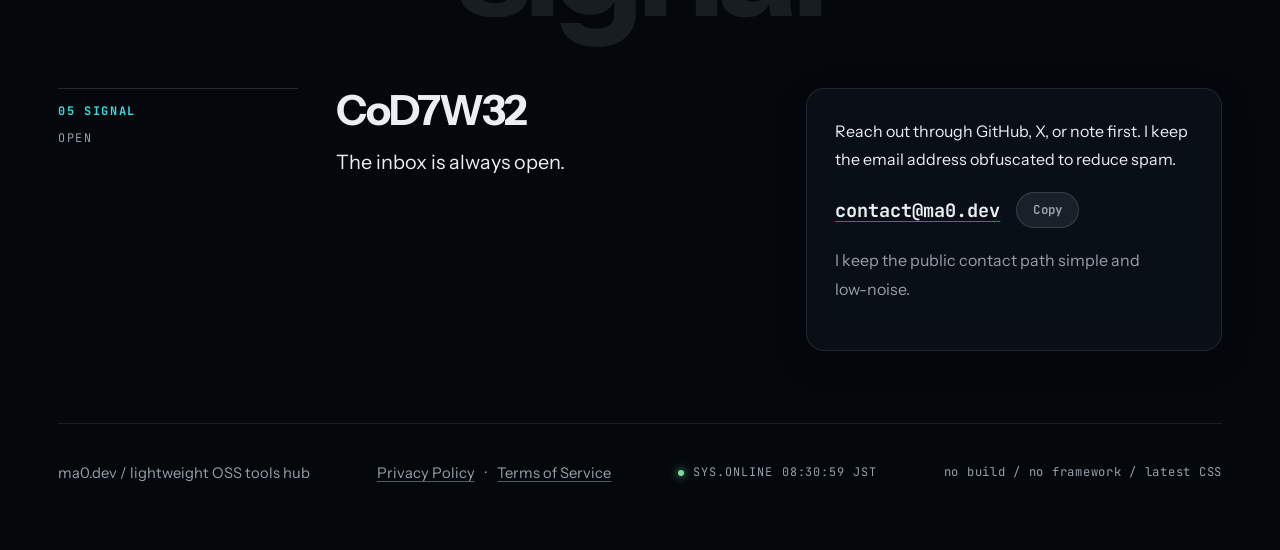
==== commit 836c74c1: "Fix chapter navigation and responsive overflow" ====
--- a/en/index.html
+++ b/en/index.html
@@ -1,4 +1,4 @@
-<!doctype html>
+<!DOCTYPE html>
 <html lang="en">
 <head>
   <meta charset="utf-8">
@@ -22,7 +22,7 @@
   <link rel="icon" href="/favicon.svg" type="image/svg+xml">
   <link rel="preconnect" href="https://fonts.googleapis.com">
   <link rel="preconnect" href="https://fonts.gstatic.com" crossorigin>
-  <link href="https://fonts.googleapis.com/css2?family=Instrument+Sans:ital,wght@0,400..700;1,400..700&family=JetBrains+Mono:wght@400;600;700&display=swap" rel="stylesheet">
+  <link href="https://fonts.googleapis.com/css2?family=Instrument+Sans:ital,wght@0,400..700;1,400..700&amp;family=JetBrains+Mono:wght@400;600;700&amp;display=swap" rel="stylesheet">
   <link rel="stylesheet" href="/style.css">
   <script type="speculationrules">
     {"prefetch":[{"source":"list","urls":["/","/links/","/en/","/en/links/"],"eagerness":"moderate"}]}
@@ -108,7 +108,7 @@
           <p class="hero-copy">Small OSS tools for work automation and AI-ready context.</p>
           <p>I am a solo developer building lightweight tools for spreadsheets, Backlog, GAS, and other repetitive work that should stay simple.</p>
           <p class="tagline">Tiny tools for people who want fewer repetitive tasks.</p>
-          <div class="hero-actions" aria-label="Primary links">
+          <div class="hero-actions" role="group" aria-label="Primary links">
             <a class="button primary-button" href="#projects">View works<span class="button-arrow" aria-hidden="true">↓</span></a>
             <a class="button secondary-button" href="https://github.com/ma0dev0" target="_blank" rel="noopener noreferrer">GitHub<span class="button-arrow" aria-hidden="true">↗</span></a>
           </div>
@@ -117,7 +117,7 @@
         <div class="hero-visual">
           <div class="hero-ring hero-ring--outer" aria-hidden="true"></div>
           <div class="hero-ring hero-ring--inner" aria-hidden="true"></div>
-          <canvas class="particle-canvas" aria-label="Interactive particles drifting between the ma0 logo and a cat paw"></canvas>
+          <canvas class="particle-canvas" role="img" aria-label="Interactive particles drifting between the ma0 logo and a cat paw"></canvas>
           <p class="hero-visual-fallback" aria-hidden="true">ma0</p>
           <p class="hero-visual-caption" aria-hidden="true">hover to scatter / click to burst</p>
         </div>
--- a/style.css
+++ b/style.css
@@ -496,7 +496,7 @@
   font-size: 1.02rem;
 }
 
-.hero p:not(.eyebrow):not(.hero-copy):not(.tagline) {
+.hero-content > p:not(.eyebrow):not(.hero-copy):not(.tagline) {
   max-width: 620px;
   margin: 0;
   color: var(--muted);
@@ -836,9 +836,11 @@
 .chapter.section {
   /* The divider carries the visual break instead of a rule */
   border-top: 0;
-  /* Chapters are far taller than a plain section; a stale estimate would make
-     the scrollbar (and the rail/counters riding on it) jump while skimming. */
-  contain-intrinsic-size: auto 1100px;
+  /* These chapters are anchor targets. Estimated off-screen heights make the
+     browser land above deep links when earlier chapters later expand. The DOM
+     is small and images remain lazy, so stable anchor geometry wins here. */
+  content-visibility: visible;
+  contain-intrinsic-size: none;
 }
 
 .chapter--film {
@@ -1588,20 +1590,22 @@
   .eyebrow,
   .hero h1,
   .hero-copy,
-  .hero p:not(.eyebrow):not(.hero-copy):not(.tagline),
+  .hero-content > p:not(.eyebrow):not(.hero-copy):not(.tagline),
   .tagline,
   .hero-actions,
-  .hero-visual {
+  .hero-visual,
+  .scroll-cue {
     animation: hero-rise 700ms var(--ease-out) both;
   }
 
   .eyebrow { animation-delay: 60ms; }
   .hero h1 { animation-delay: 130ms; animation-name: hero-rise, h1-sheen; animation-duration: 700ms, 8s; animation-timing-function: var(--ease-out), ease-in-out; animation-iteration-count: 1, infinite; animation-direction: normal, alternate; animation-fill-mode: both, none; }
   .hero-copy { animation-delay: 200ms; }
-  .hero p:not(.eyebrow):not(.hero-copy):not(.tagline) { animation-delay: 270ms; }
+  .hero-content > p:not(.eyebrow):not(.hero-copy):not(.tagline) { animation-delay: 270ms; }
   .tagline { animation-delay: 340ms; }
   .hero-actions { animation-delay: 410ms; }
   .hero-visual { animation-delay: 300ms; animation-duration: 760ms; }
+  .scroll-cue { animation-delay: 480ms; }
 
   .hero-ring--outer {
     animation: ring-spin 90s linear infinite;
@@ -1779,7 +1783,16 @@
   }
 
   .hero-visual {
+    justify-self: center;
+    width: min(100%, 380px);
     max-height: 380px;
+  }
+
+  .hero-visual-caption {
+    width: 100%;
+    max-width: 100%;
+    white-space: normal;
+    text-align: center;
   }
 
   .card-grid,
@@ -1878,6 +1891,24 @@
 .marquee-star {
   color: var(--cyan);
   font-size: 0.8em;
+}
+
+/* Viewport units include the classic scrollbar, which makes full-bleed bands
+   a few pixels wider than the page. Container units use body's actual content
+   width, so neither desktop nor mobile gains a hidden horizontal scroll range. */
+@supports (width: 100cqw) {
+  body {
+    container-type: inline-size;
+  }
+
+  .aurora-canvas {
+    width: 100cqw;
+  }
+
+  .enhanced .story,
+  .marquee {
+    margin-inline: calc(50% - 50cqw);
+  }
 }
 
 /* ============================================================
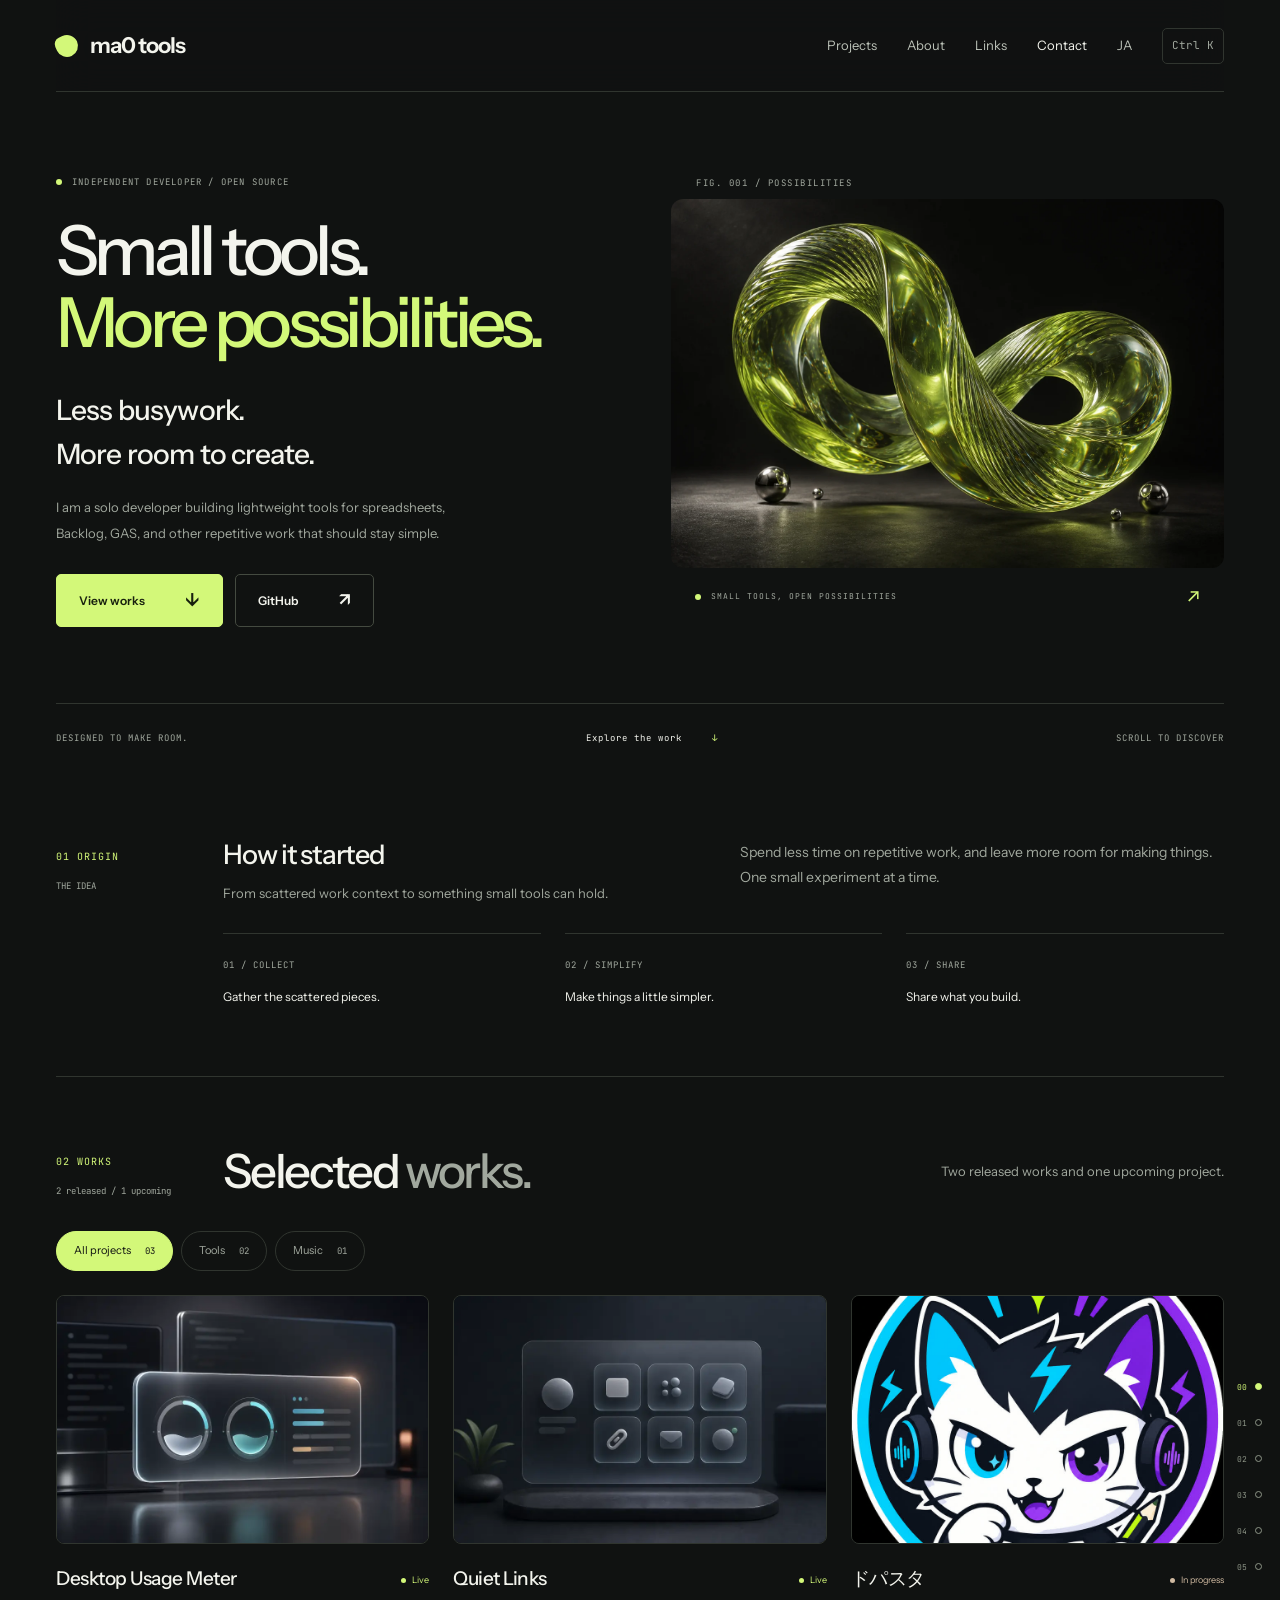
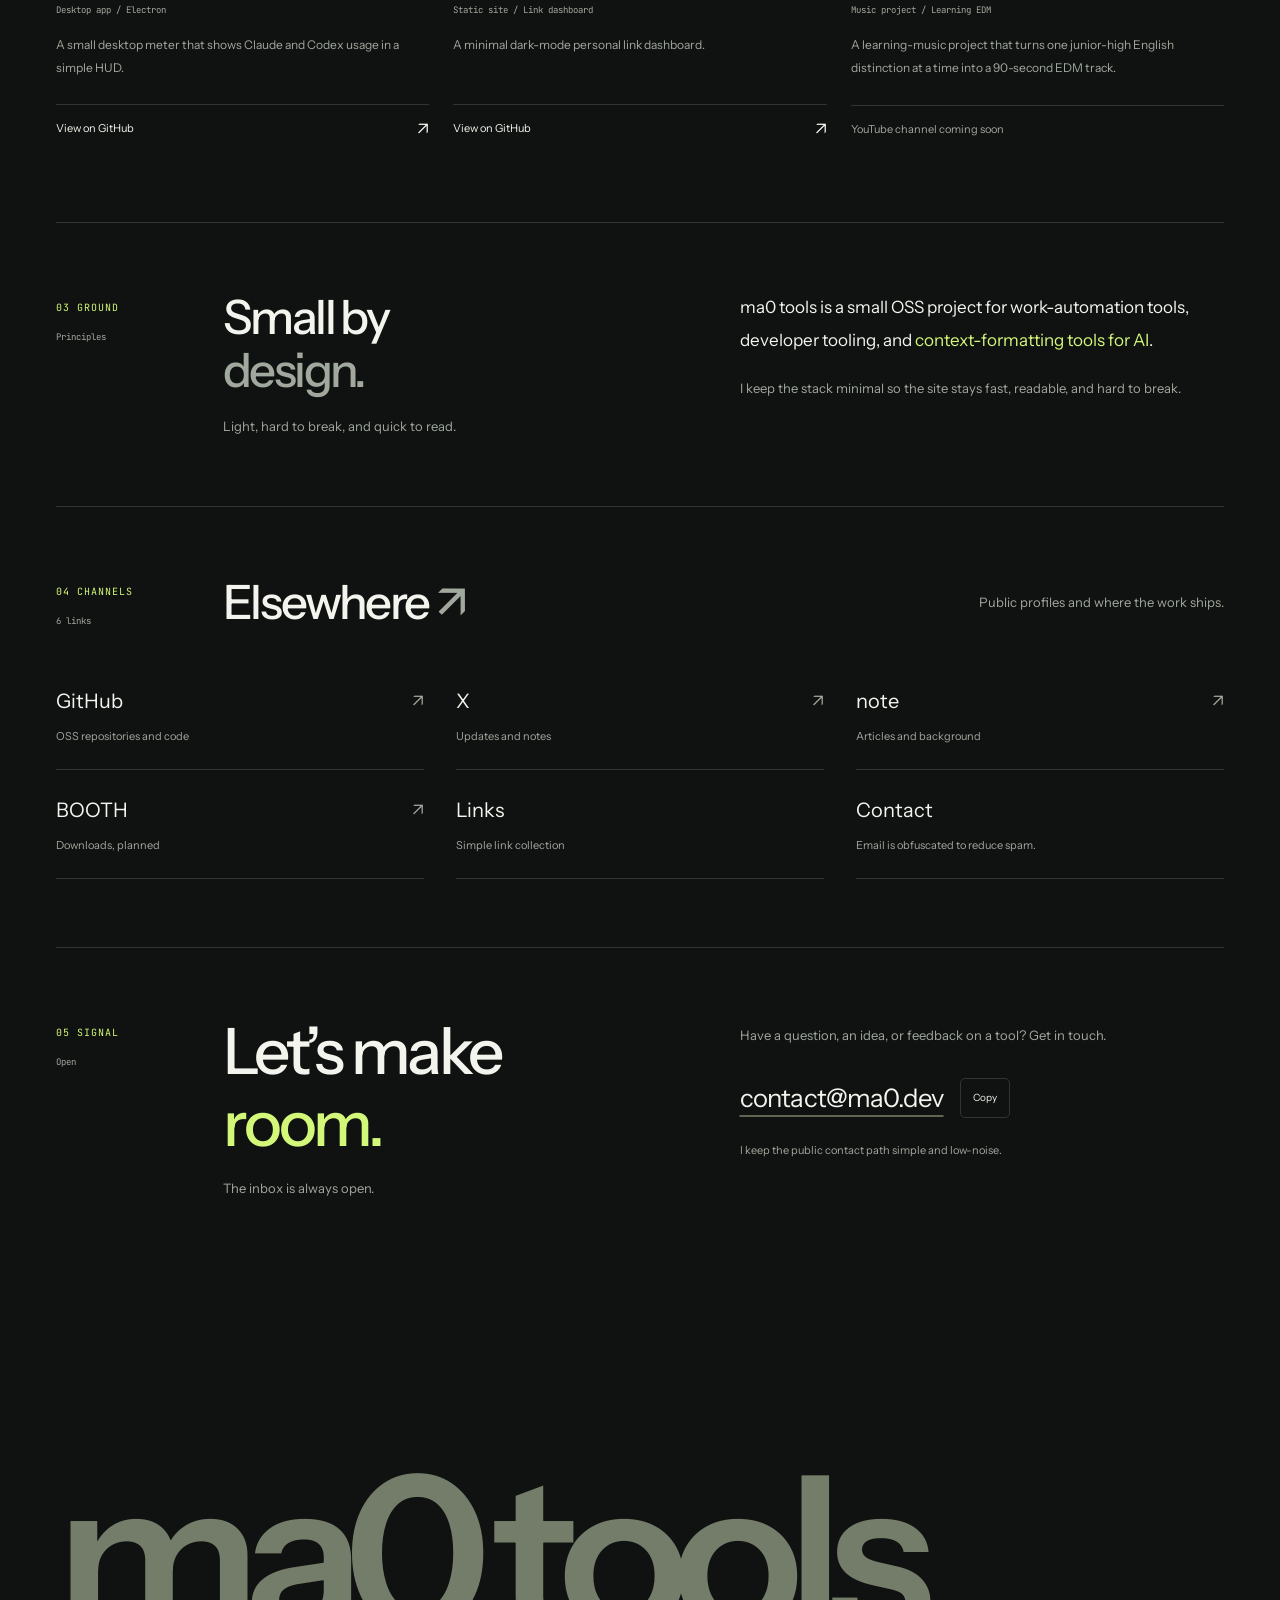
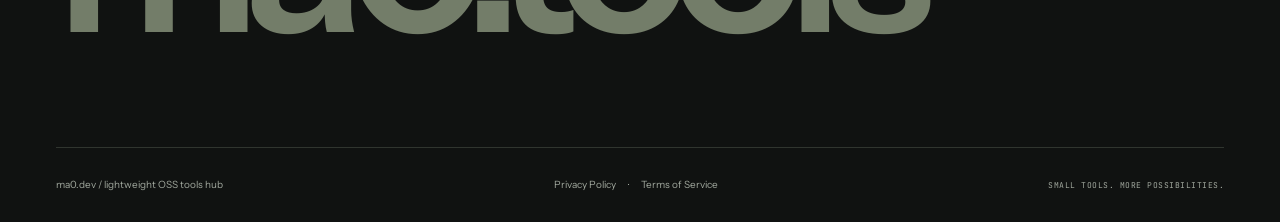
==== commit 70e90e2f: "Redesign portfolio as an accessible digital atelier (#22)" ====
--- a/en/index.html
+++ b/en/index.html
@@ -4,7 +4,7 @@
   <meta charset="utf-8">
   <meta name="viewport" content="width=device-width, initial-scale=1">
   <meta name="color-scheme" content="dark">
-  <meta name="theme-color" content="#0b0d14">
+  <meta name="theme-color" content="#101211">
   <title>ma0 tools | Small OSS tools for work automation</title>
   <meta name="description" content="ma0 tools is a small OSS project building lightweight tools for work automation and AI-ready context.">
   <link rel="canonical" href="https://ma0.dev/en/">
@@ -29,7 +29,7 @@
   </script>
 </head>
 <body>
-  <canvas class="aurora-canvas" aria-hidden="true"></canvas>
+  <a class="skip-link" href="#top">Skip to content</a>
 
   <nav class="chapter-rail" aria-label="Chapter index">
     <ol class="rail-list">
@@ -44,12 +44,6 @@
           <span class="rail-num" aria-hidden="true">01</span>
           <span class="rail-name">Origin</span>
         </a>
-        <ol class="rail-subs" aria-hidden="true">
-          <li class="rail-sub"></li>
-          <li class="rail-sub"></li>
-          <li class="rail-sub"></li>
-          <li class="rail-sub"></li>
-        </ol>
       </li>
       <li class="rail-item">
         <a class="rail-tick" href="#projects" data-rail-no="02">
@@ -100,12 +94,12 @@
         <div class="hero-content">
           <p class="eyebrow">
             <span class="eyebrow-dot" aria-hidden="true"></span>
-            Personal OSS / developer tools
+            INDEPENDENT DEVELOPER / OPEN SOURCE
             <span class="eyebrow-sep" aria-hidden="true">·</span>
-            <span class="eyebrow-range">00 → 05</span>
+            <span class="eyebrow-range">EST. ma0.dev</span>
           </p>
-          <h1>ma0 tools</h1>
-          <p class="hero-copy">Small OSS tools for work automation and AI-ready context.</p>
+          <h1>Small tools.<br><span>More possibilities.</span></h1>
+          <p class="hero-copy">Less busywork.<br>More room to create.</p>
           <p>I am a solo developer building lightweight tools for spreadsheets, Backlog, GAS, and other repetitive work that should stay simple.</p>
           <p class="tagline">Tiny tools for people who want fewer repetitive tasks.</p>
           <div class="hero-actions" role="group" aria-label="Primary links">
@@ -115,114 +109,52 @@
         </div>
 
         <div class="hero-visual">
-          <div class="hero-ring hero-ring--outer" aria-hidden="true"></div>
-          <div class="hero-ring hero-ring--inner" aria-hidden="true"></div>
-          <canvas class="particle-canvas" role="img" aria-label="Interactive particles drifting between the ma0 logo and a cat paw"></canvas>
-          <p class="hero-visual-fallback" aria-hidden="true">ma0</p>
-          <p class="hero-visual-caption" aria-hidden="true">hover to scatter / click to burst</p>
-        </div>
-
-        <p class="scroll-cue" aria-hidden="true">
-          <span class="scroll-cue-label">Scroll</span>
-          <span class="scroll-cue-line"></span>
-        </p>
+          <span class="art-index" aria-hidden="true">FIG. 001 / POSSIBILITIES</span>
+          <picture><source media="(max-width: 600px)" srcset="/assets/possibilities-800.webp"><img class="hero-art" src="/assets/possibilities.webp" alt="A continuous lime glass sculpture exploring new possibilities" width="1536" height="1024" fetchpriority="high" decoding="async"></picture>
+          <p class="hero-visual-caption"><span class="art-dot" aria-hidden="true"></span> SMALL TOOLS, OPEN POSSIBILITIES <span>↗</span></p>
+        </div>
+        <div class="hero-bottom"><span>DESIGNED TO MAKE ROOM.</span><a href="#projects">Explore the work <span aria-hidden="true">↓</span></a><span>SCROLL TO DISCOVER</span></div>
       </section>
 
       <section id="chapter-origin" class="chapter chapter--film" data-chapter data-chapter-no="01" data-chapter-name="Origin" aria-label="The ma0 tools story">
-        <div class="chapter-divider" aria-hidden="true">
-          <span class="chapter-spine"></span>
-          <span class="chapter-ghost">Origin</span>
-          <p class="chapter-counter">
-            <span class="counter-label">Chapter 01</span>
-            <span class="counter-value">000</span>
-          </p>
-        </div>
         <div class="chapter-grid">
           <div class="chapter-meta">
             <span class="chapter-index">01 Origin</span>
-            <span class="chapter-stamp">4 scenes</span>
+            <span class="chapter-stamp">THE IDEA</span>
           </div>
           <div class="chapter-lead">
             <h2>How it started</h2>
             <p class="chapter-standfirst">From scattered work context to something small tools can hold.</p>
           </div>
-          <div class="chapter-body">
-            <p>Scroll to play the four scenes. The particles rewind just as cleanly.</p>
-          </div>
-        </div>
-
-        <div class="story">
-          <div class="story-track">
-            <div class="story-stage">
-              <canvas class="story-canvas" aria-hidden="true"></canvas>
-              <ol class="story-captions">
-                <li class="story-caption">
-                  <p class="story-kicker">Scene 01</p>
-                  <p class="story-line">Work context scatters<br>everywhere.</p>
-                </li>
-                <li class="story-caption">
-                  <p class="story-kicker">Scene 02</p>
-                  <p class="story-line">Small tools<br>give it shape.</p>
-                </li>
-                <li class="story-caption">
-                  <p class="story-kicker">Scene 03</p>
-                  <p class="story-line">Sometimes we borrow a cat&rsquo;s paw.</p>
-                </li>
-                <li class="story-caption">
-                  <p class="story-kicker">Scene 04</p>
-                  <p class="story-line">And ship all of it as OSS.</p>
-                </li>
-              </ol>
-              <div class="story-hud" aria-hidden="true">
-                <span class="story-scene-no">01</span>
-                <span class="story-progress"><span class="story-progress-fill"></span></span>
-                <span>04</span>
-              </div>
-            </div>
-          </div>
-        </div>
-      </section>
-
-      <div class="marquee" aria-hidden="true">
-        <div class="marquee-track">
-          <p class="marquee-line">
-            <span>Work automation</span><span class="marquee-star">✦</span>
-            <span>AI-ready context</span><span class="marquee-star">✦</span>
-            <span>Small OSS tools</span><span class="marquee-star">✦</span>
-            <span>No build · no framework</span><span class="marquee-star">✦</span>
-            <span>Sometimes a cat's paw</span><span class="marquee-star">✦</span>
-          </p>
-          <p class="marquee-line">
-            <span>Work automation</span><span class="marquee-star">✦</span>
-            <span>AI-ready context</span><span class="marquee-star">✦</span>
-            <span>Small OSS tools</span><span class="marquee-star">✦</span>
-            <span>No build · no framework</span><span class="marquee-star">✦</span>
-            <span>Sometimes a cat's paw</span><span class="marquee-star">✦</span>
-          </p>
-        </div>
-      </div>
+          <div class="chapter-body"><p>Spend less time on repetitive work, and leave more room for making things. One small experiment at a time.</p></div>
+        </div>
+
+        <ol class="principles-strip">
+          <li><span>01 / COLLECT</span><p>Gather the scattered pieces.</p></li>
+          <li><span>02 / SIMPLIFY</span><p>Make things a little simpler.</p></li>
+          <li><span>03 / SHARE</span><p>Share what you build.</p></li>
+        </ol>
+      </section>
 
       <section id="projects" class="section chapter chapter--wide" data-chapter data-chapter-no="02" data-chapter-name="Works">
-        <div class="chapter-divider" aria-hidden="true">
-          <span class="chapter-spine"></span>
-          <span class="chapter-ghost">Works</span>
-          <p class="chapter-counter">
-            <span class="counter-label">Chapter 02</span>
-            <span class="counter-value">000</span>
-          </p>
-        </div>
         <div class="chapter-grid">
           <div class="chapter-meta">
             <span class="chapter-index">02 Works</span>
             <span class="chapter-stamp">2 released / 1 upcoming</span>
           </div>
           <div class="chapter-lead">
-            <h2>Projects</h2>
+            <h2>Selected <span>works.</span></h2>
             <p class="chapter-standfirst">Two released works and one upcoming project.</p>
           </div>
           <div class="chapter-body">
+            <div class="project-filters" role="group" aria-label="Project categories" hidden>
+              <button type="button" data-filter="all" aria-pressed="true">All projects <span>03</span></button>
+              <button type="button" data-filter="tools" aria-pressed="false">Tools <span>02</span></button>
+              <button type="button" data-filter="music" aria-pressed="false">Music <span>01</span></button>
+            </div>
+            <p class="filter-result sr-only" role="status"></p>
             <div class="card-grid">
-              <article class="card project-card">
+              <article class="card project-card" data-category="tools">
                 <figure class="project-image">
                   <img src="/assets/desktop-usage-meter.webp" alt="Visual concept for Desktop Usage Meter" width="900" height="600" loading="lazy" decoding="async">
                 </figure>
@@ -234,7 +166,7 @@
                 <p>A small desktop meter that shows Claude and Codex usage in a simple HUD.</p>
                 <p class="project-actions"><a class="project-link" href="https://github.com/ma0dev0/desktop-usage-meter" target="_blank" rel="noopener noreferrer">View on GitHub<span class="button-arrow" aria-hidden="true">↗</span></a></p>
               </article>
-              <article class="card project-card">
+              <article class="card project-card" data-category="tools">
                 <figure class="project-image">
                   <img src="/assets/quiet-links.webp" alt="Visual concept for Quiet Links" width="900" height="600" loading="lazy" decoding="async">
                 </figure>
@@ -246,7 +178,7 @@
                 <p>A minimal dark-mode personal link dashboard.</p>
                 <p class="project-actions"><a class="project-link" href="https://github.com/ma0dev0/quiet-links" target="_blank" rel="noopener noreferrer">View on GitHub<span class="button-arrow" aria-hidden="true">↗</span></a></p>
               </article>
-              <article class="card project-card project-card--upcoming">
+              <article class="card project-card project-card--upcoming" data-category="music">
                 <figure class="project-image">
                   <img src="/assets/dopasta.jpg" alt="Dopaneko, the mascot of Dopasta" width="900" height="600" loading="lazy" decoding="async">
                 </figure>
@@ -264,21 +196,13 @@
       </section>
 
       <section id="about" class="section chapter" data-chapter data-chapter-no="03" data-chapter-name="Ground">
-        <div class="chapter-divider" aria-hidden="true">
-          <span class="chapter-spine"></span>
-          <span class="chapter-ghost">Ground</span>
-          <p class="chapter-counter">
-            <span class="counter-label">Chapter 03</span>
-            <span class="counter-value">000</span>
-          </p>
-        </div>
         <div class="chapter-grid">
           <div class="chapter-meta">
             <span class="chapter-index">03 Ground</span>
             <span class="chapter-stamp">Principles</span>
           </div>
           <div class="chapter-lead">
-            <h2>About</h2>
+            <h2>Small by<br><span>design.</span></h2>
             <p class="chapter-standfirst">Light, hard to break, and quick to read.</p>
           </div>
           <div class="chapter-body">
@@ -289,21 +213,13 @@
       </section>
 
       <section id="links" class="section chapter chapter--wide" data-chapter data-chapter-no="04" data-chapter-name="Channels">
-        <div class="chapter-divider" aria-hidden="true">
-          <span class="chapter-spine"></span>
-          <span class="chapter-ghost">Channels</span>
-          <p class="chapter-counter">
-            <span class="counter-label">Chapter 04</span>
-            <span class="counter-value">000</span>
-          </p>
-        </div>
         <div class="chapter-grid">
           <div class="chapter-meta">
             <span class="chapter-index">04 Channels</span>
             <span class="chapter-stamp">6 links</span>
           </div>
           <div class="chapter-lead">
-            <h2>Links</h2>
+            <h2>Elsewhere<span> ↗</span></h2>
             <p class="chapter-standfirst">Public profiles and where the work ships.</p>
           </div>
           <div class="chapter-body">
@@ -338,31 +254,24 @@
       </section>
 
       <section id="contact" class="section chapter" data-chapter data-chapter-no="05" data-chapter-name="Signal">
-        <div class="chapter-divider" aria-hidden="true">
-          <span class="chapter-spine"></span>
-          <span class="chapter-ghost">Signal</span>
-          <p class="chapter-counter">
-            <span class="counter-label">Chapter 05</span>
-            <span class="counter-value">000</span>
-          </p>
-        </div>
         <div class="chapter-grid">
           <div class="chapter-meta">
             <span class="chapter-index">05 Signal</span>
             <span class="chapter-stamp">Open</span>
           </div>
           <div class="chapter-lead">
-            <h2>Contact</h2>
+            <h2>Let’s make<br><span>room.</span></h2>
             <p class="chapter-standfirst">The inbox is always open.</p>
           </div>
           <div class="chapter-body">
             <div class="card contact-card">
-              <p>Reach out through GitHub, X, or note first. I keep the email address obfuscated to reduce spam.</p>
+              <p>Have a question, an idea, or feedback on a tool? Get in touch.</p>
               <p class="contact-address" data-user="contact" data-domain="ma0.dev">contact [at] ma0.dev</p>
               <p class="contact-note">I keep the public contact path simple and low-noise.</p>
             </div>
           </div>
         </div>
+        <p class="contact-signature" aria-hidden="true">ma0.tools</p>
       </section>
     </main>
 
@@ -373,7 +282,7 @@
         <span aria-hidden="true">·</span>
         <a href="/dopasta-tiktok-mcp/terms/">Terms of Service</a>
       </p>
-      <p class="footer-tag">no build / no framework / latest CSS</p>
+      <p class="footer-tag">SMALL TOOLS. MORE POSSIBILITIES.</p>
     </footer>
   </div>
   <script type="module" src="/main.js"></script>
--- a/style.css
+++ b/style.css
@@ -1,2202 +1,235 @@
-/* ============================================================
-   ma0.dev — Aurora v2
-   Dark-only, WebGL-aurora-backed design system. Vanilla CSS only.
-   ============================================================ */
-
+/* ma0 tools / Independent digital atelier. No build or runtime dependencies. */
 :root {
   color-scheme: dark;
+  --bg: #101211;
+  --surface: #191c19;
+  --text: #f3f4ed;
+  --muted: #a1a89e;
+  --line: #30352f;
+  --accent: #d3f879;
+  --cyan: var(--accent);
+  --line-soft: var(--line);
+  --mono-size: .74rem;
+  --mono-track: .14em;
+  --mono: "JetBrains Mono", ui-monospace, monospace;
+}
+* { box-sizing: border-box; }
+html { scroll-padding-top: 100px; }
+body { container-type: inline-size; margin: 0; background: var(--bg); color: var(--text); font-family: "Instrument Sans", "Hiragino Kaku Gothic ProN", "Noto Sans", sans-serif; line-height: 1.8; -webkit-font-smoothing: antialiased; }
+::selection { color: var(--bg); background: var(--accent); }
+a { color: inherit; text-decoration: none; }
+button, input { font: inherit; }
+button { cursor: pointer; color: inherit; }
+a, button { -webkit-tap-highlight-color: transparent; }
+:focus-visible { outline: 2px solid var(--accent); outline-offset: 6px; }
+[tabindex="-1"]:focus { outline: none; }
+[hidden] { display: none !important; }
+img { display: block; max-width: 100%; height: auto; }
+p, h1, h2, h3, figure { margin: 0; }
+ul { list-style: none; margin: 0; padding: 0; }
+.page { width: min(1320px, calc(100% - 112px)); margin: auto; }
+.sr-only, .skip-link:not(:focus) { position: absolute; width: 1px; height: 1px; padding: 0; overflow: hidden; clip-path: inset(50%); white-space: nowrap; }
+.skip-link:focus { position: fixed; top: 12px; left: 16px; padding: 10px 20px; background: var(--accent); color: var(--bg); z-index: 100; }
+.site-header { position: sticky; top: 0; z-index: 20; display: flex; align-items: center; justify-content: space-between; min-height: 92px; gap: 24px; background: rgb(16 18 17 / 94%); border-bottom: 1px solid var(--line); backdrop-filter: blur(18px); }
+.site-logo { display: flex; align-items: center; gap: 12px; font-size: 22px; font-weight: 650; letter-spacing: -1px; white-space: nowrap; }
+.logo-dot { width: 22px; height: 22px; background: var(--accent); border-radius: 7px 50% 50%; transform: rotate(-25deg); }
+.nav-list { display: flex; align-items: center; gap: 30px; font-size: 13px; }
+.nav-list a { display: flex; align-items: center; min-height: 44px; color: #bcc2b8; transition: color .2s; }
+.nav-list a:hover, .nav-list a[aria-current] { color: var(--accent); }
+.nav-list .nav-cta { color: var(--text); }
+.nav-cmdk { padding: 4px 9px; border: 1px solid var(--line); background: transparent; color: var(--muted); font-family: var(--mono); font-size: 11px; min-height: 36px; border-radius: 5px; }
+.hero { position: relative; display: grid; grid-template-columns: 1.08fr 1fr; align-items: center; column-gap: 18px; padding: 82px 0 0; }
+.hero-content { z-index: 1; }
+.eyebrow { display: flex; align-items: center; gap: 10px; font-family: var(--mono); font-size: 9px; letter-spacing: 1.2px; color: var(--muted); }
+.eyebrow-dot, .art-dot { width: 6px; height: 6px; flex: 0 0 6px; background: var(--accent); border-radius: 50%; }
+.eyebrow-range, .eyebrow-sep { display: none; }
+h1 { margin-top: 25px; font-size: clamp(46px, 5.4cqw, 78px); font-weight: 500; letter-spacing: -.067em; line-height: 1.04; }
+h1 span { color: var(--accent); }
+.hero-copy { font-size: clamp(22px, 2.2cqw, 30px); line-height: 1.55; letter-spacing: -.03em; margin-top: 30px; font-weight: 500; }
+.hero-content > p:not([class]) { max-width: 430px; margin-top: 18px; font-size: 13px; color: var(--muted); line-height: 2; }
+.tagline { display: none; }
+.hero-actions { display: flex; align-items: center; gap: 12px; margin-top: 28px; }
+.button { display: inline-flex; justify-content: center; align-items: center; gap: 40px; min-height: 48px; padding: 9px 22px; border-radius: 5px; font-size: 12px; font-weight: 600; transition: background .2s, transform .2s; }
+.primary-button { background: var(--accent); color: #18200e; border: 1px solid var(--accent); }
+.primary-button:hover { background: #e3ffad; transform: translateY(-2px); }
+.secondary-button { border: 1px solid #444a40; }
+.secondary-button:hover { background: var(--surface); transform: translateY(-2px); }
+.button-arrow { font-size: 18px; }
+.hero-visual { position: relative; min-width: 0; padding-top: 24px; }
+.art-index { position: absolute; top: 0; left: 25px; font-family: var(--mono); font-size: 9px; letter-spacing: 1.5px; color: var(--muted); }
+.hero-art { width: 100%; aspect-ratio: 3 / 2; object-fit: cover; border-radius: 12px; }
+.hero-visual-caption { display: flex; align-items: center; gap: 10px; padding: 12px 24px; font-family: var(--mono); font-size: 8px; letter-spacing: 1px; color: var(--muted); }
+.hero-visual-caption > span:last-child { margin-left: auto; color: var(--accent); font-size: 19px; }
+.hero-bottom { grid-column: 1 / -1; display: flex; justify-content: space-between; align-items: center; border-top: 1px solid var(--line); margin-top: 76px; padding: 18px 0; font: 9px / 1.8 var(--mono); letter-spacing: 1px; color: var(--muted); }
+.hero-bottom a { display: flex; align-items: center; gap: 30px; min-height: 32px; color: var(--text); }
+.hero-bottom a span { color: var(--accent); }
+.chapter:not(.hero) { padding: 68px 0; border-bottom: 1px solid var(--line); scroll-margin-top: 0; }
+.chapter-divider { display: none; }
+.chapter-grid { display: grid; grid-template-columns: 135px 1fr 1fr; gap: 32px; }
+.chapter-meta { display: flex; flex-direction: column; gap: 12px; padding-top: 8px; font-family: var(--mono); font-size: 10px; }
+.chapter-index { color: var(--accent); text-transform: uppercase; letter-spacing: 1px; }
+.chapter-stamp { color: var(--muted); font-size: 9px; }
+h2 { font-size: clamp(30px, 3.7cqw, 48px); line-height: 1.12; letter-spacing: -.055em; font-weight: 500; }
+h2 span { color: var(--muted); }
+.chapter-standfirst { color: var(--muted); font-size: 13px; margin-top: 18px; max-width: 430px; }
+.chapter-body { min-width: 0; color: var(--muted); font-size: 14px; }
+.chapter--film { background: transparent; }
+.chapter--film h2 { font-size: 27px; letter-spacing: -.04em; }
+.chapter--film .chapter-standfirst { margin-top: 12px; }
+.principles-strip { list-style: none; display: grid; grid-template-columns: repeat(3, 1fr); gap: 24px; padding: 0 0 0 167px; margin: 28px 0 0; }
+.principles-strip li { border-top: 1px solid var(--line); padding-top: 14px; }
+.principles-strip span { font: 9px var(--mono); letter-spacing: 1px; color: var(--muted); }
+.principles-strip p { font-size: 12px; margin-top: 9px; }
+.chapter--wide .chapter-grid { grid-template-columns: 135px 1fr; }
+.chapter--wide .chapter-body { grid-column: 1 / -1; }
+.chapter--wide .chapter-lead { display: flex; align-items: center; justify-content: space-between; gap: 32px; }
+.chapter--wide .chapter-standfirst { max-width: 350px; margin: 0; }
+.project-filters { display: flex; gap: 8px; margin: 0 0 24px; }
+.project-filters button { border: 1px solid var(--line); border-radius: 50px; min-height: 40px; background: transparent; color: var(--muted); padding: 7px 17px; font-size: 11px; }
+.project-filters button span { margin-left: 12px; font: 9px var(--mono); }
+.project-filters button[aria-pressed="true"] { color: var(--bg); background: var(--accent); border-color: var(--accent); }
+.card-grid { display: grid; grid-template-columns: repeat(3, minmax(0, 1fr)); gap: 24px; }
+.project-card { position: relative; min-width: 0; display: flex; flex-direction: column; color: var(--text); }
+.project-image { background: #222622; overflow: hidden; border-radius: 8px; border: 1px solid var(--line); }
+.project-image img { width: 100%; aspect-ratio: 3 / 2; object-fit: cover; transition: transform .45s ease; }
+.project-card:hover .project-image img { transform: scale(1.035); }
+.card-top { display: flex; flex-wrap: wrap; align-items: center; justify-content: space-between; gap: 8px; margin-top: 22px; }
+h3 { font-size: 19px; line-height: 1.4; font-weight: 500; letter-spacing: -.5px; }
+.status { font-size: 9px; white-space: nowrap; color: var(--accent); }
+.status::before { content: ''; display: inline-block; width: 5px; height: 5px; border-radius: 50%; background: currentColor; margin-right: 6px; vertical-align: middle; }
+.status--soon { color: #d0baa1; }
+.project-meta { font: 9px / 1.8 var(--mono); color: var(--muted); margin-top: 9px; }
+.project-card > p:not([class]) { font-size: 12px; color: var(--muted); line-height: 1.9; margin-top: 16px; }
+.project-actions { margin-top: auto; padding-top: 24px; }
+.project-link { display: flex; justify-content: space-between; align-items: center; border-top: 1px solid var(--line); min-height: 50px; font-size: 11px; }
+.project-link:hover { color: var(--accent); }
+.project-coming-soon { display: block; padding: 14px 0; font-size: 11px; color: var(--muted); border-top: 1px solid var(--line); }
+.about-lead { color: var(--text); font-size: 17px; line-height: 1.95; }
+.highlight { color: var(--accent); }
+.about-sub { margin-top: 20px; font-size: 13px; }
+.links-grid { grid-template-columns: repeat(3, minmax(0, 1fr)); gap: 0 32px; }
+.link-card { display: flex; flex-direction: column; border-bottom: 1px solid var(--line); padding: 22px 0; transition: color .2s; }
+.link-card:hover { color: var(--accent); }
+.card-label-row { display: flex; justify-content: space-between; align-items: center; font-size: 20px; color: var(--text); }
+.card-label-row .button-arrow { color: var(--muted); }
+.card-text { font-size: 11px; color: var(--muted); margin-top: 8px; }
+#contact { padding-bottom: 100px; min-height: calc(100svh - 100px); }
+#contact h2 { font-size: clamp(44px, 5cqw, 68px); }
+#contact h2 span { color: var(--accent); }
+.contact-card { padding-top: 8px; font-size: 13px; }
+.contact-address { margin: 28px 0 20px; display: flex; align-items: center; flex-wrap: wrap; gap: 16px; color: var(--text); font-size: clamp(20px, 2cqw, 28px); letter-spacing: -.8px; }
+.contact-email { text-decoration: underline; text-underline-offset: 8px; text-decoration-color: #606653; }
+.contact-copy { padding: 7px 12px; min-height: 40px; border-radius: 5px; border: 1px solid var(--line); background: transparent; font-size: 10px; letter-spacing: 0; }
+.contact-copy:hover { border-color: var(--accent); }
+.contact-note { font-size: 11px; }
+.site-footer { display: flex; justify-content: space-between; gap: 22px; align-items: center; padding: 28px 0; font-size: 10px; color: var(--muted); }
+.footer-links { display: flex; flex-wrap: wrap; gap: 12px; }
+.footer-tag { font: 8px var(--mono); letter-spacing: .5px; }
+.chapter-rail { position: fixed; right: 12px; top: 40%; z-index: 10; }
+.rail-list { list-style: none; padding: 0; margin: 0; }
+.rail-tick { display: flex; gap: 8px; align-items: center; justify-content: end; min-height: 36px; padding: 6px; color: #8e9688; font: 8px var(--mono); }
+.rail-name { position: absolute; width: 1px; height: 1px; overflow: hidden; clip-path: inset(50%); white-space: nowrap; }
+.rail-tick::after { content: ''; width: 5px; height: 5px; border: 1px solid currentColor; border-radius: 50%; }
+.rail-tick[aria-current="true"] { color: var(--accent); }
+.rail-tick[aria-current="true"]::after { background: var(--accent); }
+.rail-subs { display: none; }
+.links-main { max-width: 720px; margin: 70px auto 100px; min-height: 60svh; }
+.links-hero h1 { font-size: clamp(50px, 7cqw, 80px); margin: 14px 0 24px; }
+.links-hero > p:last-child { color: var(--muted); }
+.link-list { margin-top: 40px; display: grid; gap: 12px; }
+.link-button { display: flex; justify-content: space-between; align-items: center; gap: 16px; padding: 20px 24px; border: 1px solid var(--line); border-radius: 8px; background: var(--surface); }
+.link-button:hover { border-color: var(--accent); }
+.link-button small { color: var(--muted); font-size: 11px; overflow-wrap: anywhere; }
+.cmdk { margin: 15svh auto auto; width: min(560px, calc(100% - 32px)); padding: 0; max-height: 70svh; border: 1px solid #57604d; border-radius: 12px; color: var(--text); background: #191d18; box-shadow: 0 30px 100px #0009; }
+.cmdk::backdrop { background: #080b09b8; backdrop-filter: blur(8px); }
+.cmdk-head { display: flex; align-items: center; gap: 12px; padding: 16px; border-bottom: 1px solid var(--line); }
+.cmdk-glyph { color: var(--accent); }
+.cmdk-input { min-width: 0; flex: 1; padding: 6px; border: 0; color: var(--text); background: transparent; font-size: 15px; }
+.cmdk-input:focus { outline-offset: 0; }
+.cmdk-esc { background: transparent; border: 1px solid var(--line); border-radius: 4px; min-height: 36px; }
+.cmdk kbd { font: 11px var(--mono); padding: 4px; }
+.cmdk-list { max-height: 42svh; overflow-y: auto; padding: 8px; }
+.cmdk-item { display: flex; align-items: center; justify-content: space-between; gap: 12px; padding: 12px; border-radius: 5px; cursor: pointer; font-size: 13px; }
+.cmdk-item[aria-selected="true"] { background: #d3f879; color: #101211; }
+.cmdk-item-hint { font: 9px var(--mono); overflow-wrap: anywhere; }
+.cmdk-empty { padding: 24px; color: var(--muted); }
+.cmdk-foot { display: flex; justify-content: space-between; border-top: 1px solid var(--line); padding: 10px 20px; color: var(--muted); font-size: 10px; }
+@view-transition { navigation: auto; }
+@media (prefers-reduced-motion: no-preference) {
+  .enhanced .hero-content { animation: arrive .7s ease both; }
+  .enhanced .hero-visual { animation: arrive 1s ease both; }
+  @keyframes arrive { from { transform: translateY(12px); } to { transform: none; } }
+}
+@media (min-width: 1500px) { .hero { padding-top: 100px; } }
+@media (max-width: 1180px) {
+  .chapter-rail { display: none; }
+  .page { width: calc(100% - 64px); }
+  .chapter-grid { grid-template-columns: 100px 1fr 1fr; gap: 24px; }
+  .chapter--wide .chapter-grid { grid-template-columns: 100px 1fr; }
+  .principles-strip { padding-left: 124px; }
+  .nav-list { gap: 22px; }
+  .hero { padding-top: 64px; }
+}
+@media (max-width: 760px) {
+  html { scroll-padding-top: 96px; }
+  .page { width: calc(100% - 40px); }
+  .site-header { min-height: 78px; gap: 10px; }
+  .site-logo { font-size: 19px; gap: 8px; }
+  .logo-dot { width: 18px; height: 18px; }
+  .nav-list { gap: 14px; font-size: 11px; }
+  .nav-list li:nth-child(2), .nav-list li:nth-child(3) { display: none; }
+  .links-page .nav-list li { display: block; }
+  .nav-cmdk { font-size: 9px; padding: 3px 6px; }
+  .hero { grid-template-columns: 1fr; padding-top: 48px; }
+  .eyebrow { font-size: 8px; letter-spacing: .6px; }
+  h1 { font-size: clamp(42px, 8.6cqw, 64px); line-height: 1.05; }
+  .hero-copy { margin-top: 23px; font-size: 24px; }
+  .hero-copy br { display: block; }
+  .hero-content > p:not([class]) { font-size: 12px; max-width: 450px; }
+  .hero-actions { margin-top: 24px; }
+  .hero-visual { width: 100%; max-width: 480px; margin: 38px auto 0; padding-top: 22px; }
+  .hero-art { aspect-ratio: 3 / 2; }
+  .hero-visual-caption { padding: 8px 12px; font-size: 7px; letter-spacing: .5px; }
+  .art-index { font-size: 8px; left: 12px; }
+  .hero-bottom { margin-top: 24px; font-size: 8px; }
+  .hero-bottom > span:last-child { display: none; }
+  .chapter:not(.hero) { padding: 44px 0; }
+  .chapter-grid, .chapter--wide .chapter-grid { grid-template-columns: 1fr; gap: 20px; }
+  .chapter-meta { flex-direction: row; justify-content: space-between; gap: 12px; padding: 0; }
+  .chapter--wide .chapter-lead { display: block; }
+  .chapter--wide .chapter-standfirst { margin-top: 14px; }
+  h2 { font-size: 40px; }
+  .chapter--film h2 { font-size: 28px; }
+  .chapter-body { font-size: 13px; }
+  .principles-strip { padding: 0; gap: 12px; margin-top: 22px; }
+  .principles-strip span { font-size: 8px; letter-spacing: 0; }
+  .principles-strip p { font-size: 11px; }
+  .card-grid { grid-template-columns: 1fr; gap: 32px; }
+  .project-card { max-width: 560px; }
+  .card-top { margin-top: 16px; }
+  .project-card > p:not([class]) { margin-top: 10px; }
+  .project-actions { padding-top: 16px; }
+  .links-grid { grid-template-columns: 1fr 1fr; gap: 0 24px; }
+  .card-text { font-size: 10px; }
+  .about-lead { font-size: 16px; }
+  .site-footer { align-items: flex-start; flex-direction: column; gap: 14px; }
+  #contact { min-height: calc(100svh - 100px); padding-bottom: 64px; }
+  .link-button { padding: 18px 14px; }
+  .link-button small { max-width: 60%; }
+}
+@media (max-width: 370px) {
+  .page { width: calc(100% - 32px); }
+  .nav-list { gap: 10px; }
+  .site-logo { font-size: 16px; }
+  .nav-list .nav-cta { display: none; }
+  .button { gap: 25px; padding: 9px 16px; }
+  h1 { font-size: 40px; }
+}
+@media (prefers-reduced-motion: reduce) {
+  *, *::before, *::after { animation: none !important; transition: none !important; scroll-behavior: auto !important; }
+}
 
-  --bg: oklch(0.13 0.014 255);
-  --grid-line: oklch(0.9 0.03 240 / 0.045);
-  --surface: oklch(0.2 0.018 255 / 0.55);
-  --surface-header: oklch(0.2 0.018 255 / 0.6);
-  --surface-strong: oklch(0.24 0.02 255);
-  --surface-strong-soft: oklch(0.24 0.02 255 / 0.6);
-  --text: oklch(0.95 0.006 240);
-  --muted: oklch(0.7 0.018 245);
-  --line: oklch(0.95 0.02 240 / 0.1);
-  --line-soft: oklch(0.95 0.02 240 / 0.09);
-  --line-strong: oklch(0.95 0.02 240 / 0.14);
-
-  --cyan: oklch(0.82 0.13 195);
-  --mint: oklch(0.82 0.13 155);
-  --magenta: oklch(0.78 0.13 335);
-
-  --line-hover: color-mix(in oklch, var(--cyan) 50%, transparent);
-  --glow: color-mix(in oklch, var(--cyan) 58%, transparent);
-
-  --shadow: 0 10px 32px rgb(0 0 0 / 0.32);
-  --shadow-strong: 0 24px 70px rgb(0 0 0 / 0.45);
-  --shadow-soft: 0 8px 28px rgb(0 0 0 / 0.32);
-
-  --mono: "JetBrains Mono", ui-monospace, SFMono-Regular, monospace;
-  --mono-size: 0.74rem;
-  --mono-track: 0.14em;
-
-  /* Escape the .page content box to the viewport edges */
-  --bleed: calc(50% - 50vw);
-  --chapter-gap: clamp(20px, 3vw, 44px);
-
-  --ease-out: cubic-bezier(0.16, 1, 0.3, 1);
-  --ease-spring: linear(
-    0, 0.009, 0.035 2.1%, 0.141 4.4%, 0.723 12.9%, 0.938 16.7%,
-    1.017, 1.077, 1.121, 1.149 24.3%, 1.159, 1.163, 1.161, 1.154 29.9%,
-    1.129 32.8%, 1.051 39.6%, 1.017 43.1%, 0.991, 0.977 51%, 0.974 53.8%,
-    0.975 57.1%, 0.997 69.8%, 1.003 76.9%, 1
-  );
-}
-
-@view-transition {
-  navigation: auto;
-}
-
-@property --h1-shift {
-  syntax: "<percentage>";
-  inherits: false;
-  initial-value: 0%;
-}
-
-@keyframes h1-sheen {
-  from { --h1-shift: 0%; }
-  to { --h1-shift: 100%; }
-}
-
-@keyframes hero-rise {
-  from { opacity: 0; translate: 0 26px; filter: blur(12px); }
-  to { opacity: 1; translate: 0 0; filter: blur(0); }
-}
-
-@keyframes reveal-up {
-  from { opacity: 0; translate: 0 30px; }
-  to { opacity: 1; translate: 0 0; }
-}
-
-@keyframes head-reveal {
-  from { opacity: 0; translate: 0 20px; filter: blur(7px); }
-  to { opacity: 1; translate: 0 0; filter: blur(0); }
-}
-
-@keyframes progress-grow {
-  from { scale: 0 1; }
-  to { scale: 1 1; }
-}
-
-@keyframes hero-exit {
-  to { opacity: 0; translate: 0 -44px; scale: 0.97; filter: blur(6px); }
-}
-
-@keyframes ring-spin {
-  to { rotate: 360deg; }
-}
-
-::view-transition-old(root),
-::view-transition-new(root) {
-  animation-duration: 220ms;
-  animation-timing-function: ease;
-}
-
-/* ============================================================
-   Base
-   ============================================================ */
-
-* {
-  box-sizing: border-box;
-}
-
-html {
-  background: var(--bg);
-  color: var(--text);
-  font-family: "Instrument Sans", system-ui, -apple-system, BlinkMacSystemFont, "Hiragino Sans", "Yu Gothic UI", sans-serif;
-  line-height: 1.8;
-  font-feature-settings: "palt" 1;
-  scroll-behavior: smooth;
-  scrollbar-width: thin;
-  scrollbar-color: color-mix(in oklch, var(--muted) 40%, transparent) transparent;
-}
-
-/* Film grain, fixed behind everything */
-html::after {
-  content: "";
-  position: fixed;
-  inset: 0;
-  z-index: -1;
-  background-image: url("data:image/svg+xml,%3Csvg xmlns='http://www.w3.org/2000/svg' width='180' height='180'%3E%3Cfilter id='n'%3E%3CfeTurbulence type='fractalNoise' baseFrequency='0.82' numOctaves='2' stitchTiles='stitch'/%3E%3C/filter%3E%3Crect width='100%25' height='100%25' filter='url(%23n)'/%3E%3C/svg%3E");
-  background-size: 180px 180px;
-  opacity: 0.05;
-  mix-blend-mode: overlay;
-  pointer-events: none;
-}
-
-body {
-  margin: 0;
-  /* The story stage full-bleeds with the 50vw margin trick; clip (not hidden,
-     which would break sticky) so classic scrollbars can't cause x-overflow. */
-  overflow-x: clip;
-}
-
-/* Blueprint grid, fading out below the fold */
-body::before {
-  content: "";
-  position: fixed;
-  inset: 0;
-  z-index: -1;
-  background:
-    linear-gradient(var(--grid-line) 1px, transparent 1px),
-    linear-gradient(90deg, var(--grid-line) 1px, transparent 1px);
-  background-size: 64px 64px;
-  mask-image: radial-gradient(120% 80% at 50% -10%, #000 28%, transparent 76%);
-  pointer-events: none;
-}
-
-/* Scroll progress bar (scroll-driven, no JS) */
-body::after {
-  content: "";
-  position: fixed;
-  top: 0;
-  left: 0;
-  z-index: 40;
-  width: 100%;
-  height: 2px;
-  background: linear-gradient(90deg, var(--cyan), var(--mint), var(--magenta));
-  transform-origin: 0 50%;
-  scale: 0 1;
-  pointer-events: none;
-}
-
-@supports (animation-timeline: scroll()) {
-  body::after {
-    animation: progress-grow linear both;
-    animation-timeline: scroll(root);
-  }
-}
-
-/* Aurora WebGL canvas — fixed full-viewport background, behind the grid/grain */
-.aurora-canvas {
-  position: fixed;
-  top: 0;
-  left: 0;
-  z-index: -2;
-  width: 100vw;
-  height: 100vh;
-  opacity: 0.85;
-  mask-image: linear-gradient(180deg, #000 40%, transparent 96%);
-  pointer-events: none;
-}
-
-::selection {
-  background: color-mix(in oklch, var(--cyan) 32%, transparent);
-}
-
-a {
-  color: inherit;
-  text-underline-offset: 0.18em;
-}
-
-a:focus-visible,
-button:focus-visible {
-  outline: 3px solid var(--cyan);
-  outline-offset: 4px;
-  border-radius: 4px;
-}
-
-h1,
-h2,
-h3,
-p,
-ul {
-  margin-top: 0;
-}
-
-h1,
-h2,
-h3 {
-  text-wrap: balance;
-}
-
-p {
-  text-wrap: pretty;
-}
-
-h1 {
-  font-weight: 700;
-  letter-spacing: -0.05em;
-}
-
-h2 {
-  font-weight: 700;
-  letter-spacing: -0.035em;
-}
-
-h3 {
-  font-weight: 700;
-  letter-spacing: -0.02em;
-}
-
-p,
-li,
-small {
-  overflow-wrap: anywhere;
-}
-
-.page {
-  position: relative;
-  max-width: 1220px;
-  margin: 0 auto;
-  padding: 0 28px 64px;
-}
-
-/* ============================================================
-   Header — pill nav, glass once stuck
-   ============================================================ */
-
-.site-header {
-  position: sticky;
-  top: 16px;
-  z-index: 10;
-  display: flex;
-  align-items: center;
-  justify-content: space-between;
-  gap: 18px;
-  margin-top: 16px;
-  border-radius: 999px;
-  padding: 10px 10px 10px 20px;
-}
-
-.site-header::before {
-  content: "";
-  position: absolute;
-  inset: 0;
-  z-index: -1;
-  border: 1px solid var(--line);
-  border-radius: inherit;
-  background: var(--surface-header);
-  box-shadow: var(--shadow-soft);
-  backdrop-filter: blur(22px) saturate(160%);
-  transition: opacity 320ms ease;
-}
-
-/* Scroll-state container query: header chrome only appears while stuck */
-@supports (container-type: scroll-state) {
-  .site-header {
-    container-type: scroll-state;
-  }
-
-  .site-header::before {
-    opacity: 0;
-  }
-
-  @container scroll-state(stuck: top) {
-    .site-header::before {
-      opacity: 1;
-    }
-  }
-}
-
-.compact-header {
-  max-width: 680px;
-  margin-right: auto;
-  margin-left: auto;
-}
-
-.site-logo {
-  display: inline-flex;
-  align-items: center;
-  gap: 10px;
-  color: var(--text);
-  font-weight: 700;
-  letter-spacing: -0.02em;
-  text-decoration: none;
-  white-space: nowrap;
-  view-transition-name: site-logo;
-}
-
-.logo-dot {
-  width: 22px;
-  height: 22px;
-  border-radius: 6px;
-  background: conic-gradient(from 210deg, var(--cyan), var(--mint), var(--magenta), var(--cyan));
-  box-shadow: 0 0 18px color-mix(in oklch, var(--cyan) 45%, transparent);
-}
-
-.site-header nav {
-  min-width: 0;
-}
-
-.nav-list {
-  position: relative;
-  display: flex;
-  flex-wrap: wrap;
-  align-items: center;
-  gap: 4px;
-  margin: 0;
-  padding: 0;
-  list-style: none;
-}
-
-.nav-list a {
-  color: var(--muted);
-  border-radius: 999px;
-  padding: 8px 14px;
-  font-size: 0.92rem;
-  font-weight: 600;
-  text-decoration: none;
-  transition: color 180ms ease, background 180ms ease;
-}
-
-.nav-list a:hover,
-.nav-list a:focus,
-.nav-list a[aria-current="true"] {
-  color: var(--text);
-  background: oklch(0.95 0.02 240 / 0.08);
-  text-decoration: none;
-}
-
-.nav-cta {
-  border: 1px solid var(--line-strong);
-  background: oklch(0.95 0.02 240 / 0.05);
-  padding: 8px 16px !important;
-  transition: border-color 180ms ease, background 180ms ease, color 180ms ease !important;
-}
-
-.nav-cta:hover,
-.nav-cta:focus,
-.nav-cta[aria-current="true"] {
-  border-color: var(--line-hover);
-  background: color-mix(in oklch, var(--cyan) 12%, transparent) !important;
-}
-
-/* Anchor-positioned sliding pill under the active nav link */
-@supports (anchor-name: --a) {
-  .nav-list a[aria-current="true"]:not(.nav-cta) {
-    anchor-name: --nav-active;
-    background: none;
-  }
-
-  .nav-list:has(a[aria-current="true"]:not(.nav-cta))::before {
-    content: "";
-    position: absolute;
-    position-anchor: --nav-active;
-    top: anchor(top);
-    left: anchor(left);
-    width: anchor-size(width);
-    height: anchor-size(height);
-    border-radius: 999px;
-    background: oklch(0.95 0.02 240 / 0.08);
-    transition:
-      top 380ms var(--ease-spring),
-      left 380ms var(--ease-spring),
-      width 380ms var(--ease-spring),
-      height 380ms var(--ease-spring);
-  }
-}
-
-/* ============================================================
-   Hero
-   ============================================================ */
-
-.hero {
-  position: relative;
-  display: grid;
-  grid-template-columns: minmax(0, 1.05fr) minmax(360px, 0.95fr);
-  align-items: center;
-  gap: clamp(28px, 5vw, 64px);
-  min-height: min(780px, calc(100vh - 100px));
-  padding: 96px 0 72px;
-}
-
-.hero-content {
-  min-width: 0;
-  view-transition-name: hero-content;
-}
-
-.eyebrow {
-  display: inline-flex;
-  align-items: center;
-  gap: 9px;
-  margin: 0 0 20px;
-  border: 1px solid var(--line-strong);
-  border-radius: 999px;
-  padding: 5px 14px;
-  background: var(--surface);
-  color: var(--muted);
-  font-family: "JetBrains Mono", ui-monospace, monospace;
-  font-size: 0.74rem;
-  font-weight: 600;
-  letter-spacing: 0.09em;
-  text-transform: uppercase;
-  backdrop-filter: blur(10px);
-}
-
-.eyebrow-dot {
-  width: 6px;
-  height: 6px;
-  border-radius: 999px;
-  background: var(--mint);
-  box-shadow: 0 0 10px var(--mint);
-}
-
-.eyebrow-sep {
-  color: var(--line-strong);
-}
-
-.eyebrow-range {
-  color: var(--cyan);
-}
-
-/* Scroll cue — the hairline hint at the foot of the cover */
-.scroll-cue {
-  grid-column: 1 / -1;
-  display: flex;
-  align-items: center;
-  gap: 14px;
-  margin: 0;
-  color: var(--muted);
-  font-family: var(--mono);
-  font-size: var(--mono-size);
-  letter-spacing: var(--mono-track);
-  text-transform: uppercase;
-}
-
-.scroll-cue-line {
-  flex: 1;
-  max-width: 180px;
-  height: 1px;
-  background: linear-gradient(90deg, var(--cyan), transparent);
-}
-
-.hero h1 {
-  margin: 0 0 22px;
-  font-size: clamp(3.6rem, 8.8vw, 6.8rem);
-  line-height: 0.96;
-  background: linear-gradient(
-    115deg,
-    var(--text) 28%,
-    var(--cyan) calc(44% + var(--h1-shift) * 0.12),
-    var(--magenta) calc(60% + var(--h1-shift) * 0.12),
-    var(--text) 80%
-  );
-  background-clip: text;
-  -webkit-background-clip: text;
-  color: transparent;
-}
-
-.hero-copy {
-  max-width: 620px;
-  margin: 0 0 16px;
-  color: var(--text);
-  font-size: clamp(1.5rem, 2.6vw, 2rem);
-  font-weight: 600;
-  letter-spacing: -0.025em;
-  line-height: 1.24;
-}
-
-.tagline {
-  margin: 18px 0 0;
-  color: var(--muted);
-  font-size: 1.02rem;
-}
-
-.hero-content > p:not(.eyebrow):not(.hero-copy):not(.tagline) {
-  max-width: 620px;
-  margin: 0;
-  color: var(--muted);
-  font-size: 1.08rem;
-}
-
-.hero-actions {
-  display: flex;
-  flex-wrap: wrap;
-  align-items: center;
-  gap: 14px;
-  margin-top: 34px;
-}
-
-/* ============================================================
-   Buttons
-   ============================================================ */
-
-.button {
-  position: relative;
-  display: inline-flex;
-  align-items: center;
-  gap: 8px;
-  justify-content: center;
-  min-height: 48px;
-  border: 1px solid transparent;
-  border-radius: 999px;
-  padding: 12px 26px;
-  font-weight: 700;
-  font-size: 1rem;
-  text-decoration: none;
-  overflow: hidden;
-  translate: var(--mag-x, 0px) var(--mag-y, 0px);
-  transition: box-shadow 180ms ease, border-color 180ms ease, background 180ms ease, scale 180ms ease, translate 420ms var(--ease-spring);
-}
-
-.button:active {
-  scale: 0.97;
-}
-
-.button-arrow {
-  font-weight: 400;
-}
-
-.primary-button {
-  background: linear-gradient(180deg, oklch(0.97 0.008 220), oklch(0.9 0.01 230));
-  color: oklch(0.15 0.014 255);
-  box-shadow:
-    0 1px 0 rgb(255 255 255 / 0.35) inset,
-    0 12px 36px color-mix(in oklch, var(--cyan) 22%, transparent);
-}
-
-.primary-button:hover,
-.primary-button:focus {
-  box-shadow:
-    0 1px 0 rgb(255 255 255 / 0.35) inset,
-    0 16px 48px color-mix(in oklch, var(--cyan) 38%, transparent);
-}
-
-.secondary-button {
-  border-color: var(--line-strong);
-  background: var(--surface);
-  color: var(--text);
-  backdrop-filter: blur(12px);
-}
-
-.secondary-button .button-arrow {
-  color: var(--muted);
-}
-
-.secondary-button:hover,
-.secondary-button:focus {
-  border-color: var(--line-hover);
-  background: color-mix(in oklch, var(--cyan) 10%, var(--surface));
-}
-
-/* ============================================================
-   Hero visual — aurora rings + particle field
-   ============================================================ */
-
-.hero-visual {
-  position: relative;
-  min-width: 0;
-  aspect-ratio: 1 / 1;
-  max-height: 640px;
-  cursor: crosshair;
-}
-
-.hero-ring {
-  position: absolute;
-  border-radius: 50%;
-  border: 1px dashed var(--line);
-  pointer-events: none;
-}
-
-.hero-ring--outer {
-  inset: 6%;
-}
-
-.hero-ring--inner {
-  inset: 16%;
-  border-color: var(--line-soft);
-}
-
-.particle-canvas {
-  position: absolute;
-  inset: 0;
-  width: 100%;
-  height: 100%;
-}
-
-.hero-visual-fallback {
-  position: absolute;
-  inset: 0;
-  display: flex;
-  align-items: center;
-  justify-content: center;
-  color: var(--muted);
-  font-family: "JetBrains Mono", ui-monospace, monospace;
-  font-size: clamp(2rem, 6vw, 3.2rem);
-  font-weight: 700;
-  letter-spacing: -0.02em;
-  opacity: 0.5;
-}
-
-.enhanced .hero-visual-fallback {
-  display: none;
-}
-
-.hero-visual-caption {
-  position: absolute;
-  left: 50%;
-  bottom: -6px;
-  translate: -50% 0;
-  margin: 0;
-  color: color-mix(in oklch, var(--muted) 75%, transparent);
-  font-family: "JetBrains Mono", ui-monospace, monospace;
-  font-size: 0.72rem;
-  letter-spacing: 0.08em;
-  white-space: nowrap;
-  opacity: 0;
-  transition: opacity 220ms ease;
-}
-
-.enhanced .hero-visual-caption {
-  opacity: 1;
-}
-
-/* ============================================================
-   Story — scroll-scrubbed particle film
-   Without .enhanced (no JS / reduced motion / save-data) this renders as a
-   quiet stacked text interlude; with it, a sticky full-viewport stage whose
-   canvas timeline is scrubbed by scroll position (see main.js).
-   ============================================================ */
-
-.story {
-  border-top: 1px solid var(--line-soft);
-}
-
-.story-track {
-  position: relative;
-}
-
-.story-stage {
-  position: relative;
-}
-
-.story-canvas,
-.story-hud {
-  display: none;
-}
-
-.story-captions {
-  display: grid;
-  gap: 40px;
-  margin: 0;
-  padding: 72px 0;
-  list-style: none;
-}
-
-.story-caption {
-  margin: 0;
-}
-
-.story-kicker {
-  margin: 0 0 10px;
-  color: var(--cyan);
-  font-family: "JetBrains Mono", ui-monospace, monospace;
-  font-size: 0.76rem;
-  font-weight: 700;
-  letter-spacing: 0.16em;
-  text-transform: uppercase;
-}
-
-.story-line {
-  margin: 0;
-  font-size: clamp(1.9rem, 4.6vw, 3.5rem);
-  font-weight: 700;
-  letter-spacing: -0.03em;
-  line-height: 1.22;
-  text-wrap: balance;
-}
-
-.enhanced .story {
-  margin-inline: calc(50% - 50vw);
-  border-top: 0;
-}
-
-.enhanced .story-track {
-  height: 430vh;
-}
-
-.enhanced .story-stage {
-  position: sticky;
-  top: 0;
-  height: 100vh;
-  height: 100dvh;
-  overflow: hidden;
-}
-
-/* Cinematic vignette so captions stay readable over the particles */
-.enhanced .story-stage::after {
-  content: "";
-  position: absolute;
-  inset: 0;
-  background: linear-gradient(180deg, rgb(0 0 0 / 0.3), transparent 24%, transparent 60%, rgb(0 0 0 / 0.42) 92%);
-  pointer-events: none;
-}
-
-.enhanced .story-canvas {
-  display: block;
-  position: absolute;
-  inset: 0;
-  width: 100%;
-  height: 100%;
-}
-
-.enhanced .story-captions {
-  position: absolute;
-  inset: auto 0 clamp(96px, 16vh, 180px);
-  z-index: 1;
-  justify-items: center;
-  gap: 0;
-  padding: 0 24px;
-}
-
-.enhanced .story-caption {
-  grid-area: 1 / 1;
-  opacity: 0;
-  text-align: center;
-  text-shadow: 0 2px 30px rgb(0 0 0 / 0.55);
-  will-change: opacity, translate;
-}
-
-.enhanced .story-hud {
-  position: absolute;
-  bottom: clamp(26px, 5vh, 44px);
-  left: 50%;
-  z-index: 1;
-  translate: -50% 0;
-  display: flex;
-  align-items: center;
-  gap: 14px;
-  color: var(--muted);
-  font-family: "JetBrains Mono", ui-monospace, monospace;
-  font-size: 0.72rem;
-  font-weight: 600;
-  letter-spacing: 0.14em;
-}
-
-.story-progress {
-  position: relative;
-  width: min(240px, 40vw);
-  height: 2px;
-  border-radius: 999px;
-  background: oklch(0.95 0.02 240 / 0.14);
-  overflow: hidden;
-}
-
-.story-progress-fill {
-  position: absolute;
-  inset: 0;
-  border-radius: inherit;
-  background: linear-gradient(90deg, var(--cyan), var(--magenta));
-  transform-origin: 0 50%;
-  scale: 0 1;
-}
-
-/* ============================================================
-   Sections
-   ============================================================ */
-
-.section {
-  padding: 72px 0;
-  border-top: 1px solid var(--line-soft);
-  content-visibility: auto;
-  contain-intrinsic-size: auto 620px;
-  scroll-margin-top: 104px;
-}
-
-.section-head {
-  display: flex;
-  align-items: baseline;
-  gap: 18px;
-  max-width: 820px;
-  margin-bottom: 34px;
-}
-
-.section-index {
-  color: var(--cyan);
-  font-family: "JetBrains Mono", ui-monospace, monospace;
-  font-size: 0.8rem;
-  font-weight: 700;
-  letter-spacing: 0.1em;
-}
-
-.section-head h2 {
-  margin: 0 0 10px;
-  font-size: clamp(2rem, 3.6vw, 2.6rem);
-  line-height: 1.1;
-}
-
-.section-head h2:last-child {
-  margin-bottom: 0;
-}
-
-.section-head p {
-  margin: 0;
-  color: var(--muted);
-  font-size: 1.04rem;
-}
-
-/* ============================================================
-   Chapters — the page reads as one scrolled document
-   ============================================================ */
-
-.chapter.section {
-  /* The divider carries the visual break instead of a rule */
-  border-top: 0;
-  /* These chapters are anchor targets. Estimated off-screen heights make the
-     browser land above deep links when earlier chapters later expand. The DOM
-     is small and images remain lazy, so stable anchor geometry wins here. */
-  content-visibility: visible;
-  contain-intrinsic-size: none;
-}
-
-.chapter--film {
-  /* Not a .section: content-visibility would break the sticky story stage */
-  padding-bottom: 72px;
-}
-
-/* --- Divider: counter, hairline spine, ghost word --- */
-
-.chapter-divider {
-  display: flex;
-  flex-direction: column;
-  align-items: center;
-  gap: 18px;
-  padding: clamp(30px, 5vw, 64px) 0 clamp(24px, 4vw, 52px);
-}
-
-.chapter-counter {
-  order: 1;
-  display: flex;
-  align-items: center;
-  gap: 14px;
-  margin: 0;
-  color: var(--muted);
-  font-family: var(--mono);
-  font-size: var(--mono-size);
-  letter-spacing: var(--mono-track);
-  text-transform: uppercase;
-}
-
-.counter-value {
-  color: var(--cyan);
-  font-variant-numeric: tabular-nums;
-}
-
-.chapter-spine {
-  order: 2;
-  width: 1px;
-  height: clamp(80px, 12vh, 170px);
-  background: linear-gradient(180deg, var(--cyan), var(--line-soft));
-}
-
-.chapter-ghost {
-  order: 3;
-  color: color-mix(in oklch, var(--text) 9%, transparent);
-  font-size: clamp(3.2rem, 12vw, 9rem);
-  font-weight: 700;
-  letter-spacing: -0.05em;
-  line-height: 1;
-  text-transform: lowercase;
-}
-
-/* --- Editorial three-column grid --- */
-
-.chapter-grid {
-  display: grid;
-  grid-template-columns: minmax(140px, 0.75fr) minmax(0, 1.35fr) minmax(0, 1.3fr);
-  gap: var(--chapter-gap);
-  align-items: start;
-}
-
-.chapter-meta {
-  display: grid;
-  gap: 6px;
-  justify-items: start;
-  border-top: 1px solid var(--line-strong);
-  padding-top: 12px;
-  font-family: var(--mono);
-  font-size: var(--mono-size);
-  letter-spacing: var(--mono-track);
-  text-transform: uppercase;
-  color: var(--muted);
-}
-
-.chapter-index {
-  color: var(--cyan);
-  font-weight: 700;
-}
-
-.chapter-lead h2 {
-  margin: 0 0 14px;
-  font-size: clamp(2rem, 3.6vw, 2.6rem);
-  line-height: 1.1;
-}
-
-.chapter-standfirst {
-  margin: 0;
-  color: var(--text);
-  font-size: clamp(1.05rem, 1.6vw, 1.24rem);
-  line-height: 1.6;
-  text-wrap: pretty;
-}
-
-.chapter-body > :first-child {
-  margin-top: 0;
-}
-
-/* Card grids need the full measure; let them span the last two columns. */
-.chapter--wide .chapter-lead,
-.chapter--wide .chapter-body {
-  grid-column: 2 / -1;
-}
-
-.chapter--wide .chapter-body {
-  margin-top: 34px;
-}
-
-/* ============================================================
-   Chapter rail — fixed index down the right edge
-   ============================================================ */
-
-.chapter-rail {
-  position: fixed;
-  top: 50%;
-  right: clamp(14px, 2vw, 30px);
-  z-index: 9;
-  translate: 0 -50%;
-}
-
-.rail-list {
-  display: grid;
-  gap: 12px;
-  justify-items: end;
-  margin: 0;
-  padding: 0;
-  list-style: none;
-}
-
-.rail-tick {
-  display: flex;
-  align-items: center;
-  justify-content: flex-end;
-  gap: 10px;
-  color: var(--muted);
-  font-family: var(--mono);
-  font-size: 0.66rem;
-  font-weight: 600;
-  letter-spacing: var(--mono-track);
-  text-decoration: none;
-  text-transform: uppercase;
-}
-
-/* The tick mark itself, between the name and the number */
-.rail-tick::before {
-  content: "";
-  order: 2;
-  width: 16px;
-  height: 1px;
-  background: var(--line-strong);
-  transition: width 320ms var(--ease-out), background-color 320ms var(--ease-out);
-}
-
-.rail-name {
-  order: 1;
-  opacity: 0;
-  pointer-events: none;
-  transition: opacity 320ms var(--ease-out);
-}
-
-.rail-num {
-  order: 3;
-  min-width: 2ch;
-  font-variant-numeric: tabular-nums;
-}
-
-.rail-tick:hover .rail-name,
-.rail-tick:focus-visible .rail-name,
-.rail-tick[aria-current="true"] .rail-name {
-  opacity: 1;
-}
-
-.rail-tick:hover::before,
-.rail-tick:focus-visible::before {
-  width: 26px;
-  background: var(--line-hover);
-}
-
-.rail-tick[aria-current="true"] {
-  color: var(--text);
-}
-
-.rail-tick[aria-current="true"]::before {
-  width: 30px;
-  background: var(--cyan);
-}
-
-/* Scene sub-ticks for the film chapter */
-.rail-subs {
-  display: grid;
-  gap: 5px;
-  justify-items: end;
-  margin: 7px 0 0;
-  padding: 0;
-  list-style: none;
-}
-
-.rail-sub {
-  width: 8px;
-  height: 1px;
-  background: var(--line);
-  transition: width 260ms var(--ease-out), background-color 260ms var(--ease-out);
-}
-
-.rail-sub[data-active] {
-  width: 16px;
-  background: var(--mint);
-}
-
-/* ============================================================
-   Cards (shared chrome)
-   ============================================================ */
-
-.card-grid {
-  display: grid;
-  grid-template-columns: repeat(2, minmax(0, 1fr));
-  gap: 20px;
-}
-
-.links-grid {
-  grid-template-columns: repeat(3, minmax(0, 1fr));
-}
-
-.card {
-  position: relative;
-  border: 1px solid var(--line);
-  border-radius: 18px;
-  background: var(--surface);
-  box-shadow: var(--shadow);
-  backdrop-filter: blur(18px) saturate(150%);
-  transition: border-color 200ms ease, box-shadow 200ms ease, background 200ms ease, translate 200ms ease;
-}
-
-/* Inner spotlight wash — every card gets this */
-.card::before {
-  content: "";
-  position: absolute;
-  inset: 0;
-  border-radius: inherit;
-  background: radial-gradient(circle at var(--spotlight-x, 50%) var(--spotlight-y, 50%), rgb(255 255 255 / 0.07), transparent 44%);
-  opacity: 0;
-  pointer-events: none;
-  transition: opacity 180ms ease;
-}
-
-/* Pointer-following border ring — project + link cards only */
-.project-card::after,
-.link-card::after {
-  content: "";
-  position: absolute;
-  inset: -1px;
-  border-radius: inherit;
-  padding: 1px;
-  background: radial-gradient(260px circle at var(--spotlight-x, 50%) var(--spotlight-y, 50%), var(--glow), transparent 58%);
-  -webkit-mask: linear-gradient(#000 0 0) content-box, linear-gradient(#000 0 0);
-  -webkit-mask-composite: xor;
-  mask: linear-gradient(#000 0 0) content-box, linear-gradient(#000 0 0);
-  mask-composite: exclude;
-  opacity: 0;
-  pointer-events: none;
-  transition: opacity 200ms ease;
-}
-
-.enhanced .card:hover::before,
-.enhanced .card:focus-within::before,
-.enhanced .project-card:hover::after,
-.enhanced .project-card:focus-within::after,
-.enhanced .link-card:hover::after,
-.enhanced .link-card:focus-within::after {
-  opacity: 1;
-}
-
-/* ---- projects ---- */
-
-.project-card {
-  display: flex;
-  flex-direction: column;
-  padding: 22px;
-  transform: perspective(1100px) rotateX(var(--tilt-x, 0deg)) rotateY(var(--tilt-y, 0deg));
-  transform-style: preserve-3d;
-  transition: border-color 200ms ease, box-shadow 200ms ease, transform 260ms var(--ease-out);
-}
-
-.project-card:hover,
-.project-card:focus-within {
-  border-color: var(--line-hover);
-  box-shadow: var(--shadow-strong);
-}
-
-.project-card--upcoming {
-  grid-column: 1 / -1;
-  justify-self: center;
-  width: calc(50% - 10px);
-}
-
-.project-image {
-  position: relative;
-  margin: 0 0 20px;
-  border: 1px solid var(--line);
-  border-radius: 12px;
-  background: var(--surface-strong-soft);
-  overflow: hidden;
-  transform: translateZ(28px);
-}
-
-/* Bottom shade + a glare band that sweeps across on hover */
-.project-image::after {
-  content: "";
-  position: absolute;
-  inset: 0;
-  background:
-    linear-gradient(105deg, transparent 42%, rgb(255 255 255 / 0.14) 50%, transparent 58%) no-repeat,
-    linear-gradient(180deg, transparent 58%, rgb(0 0 0 / 0.2));
-  background-size: 240% 100%, 100% 100%;
-  background-position: 170% 0, 0 0;
-  pointer-events: none;
-  transition: background-position 760ms var(--ease-out);
-}
-
-.project-card:hover .project-image::after,
-.project-card:focus-within .project-image::after {
-  background-position: -70% 0, 0 0;
-}
-
-.project-image img {
-  display: block;
-  width: 100%;
-  height: auto;
-  aspect-ratio: 3 / 2;
-  object-fit: cover;
-  transition: transform 520ms var(--ease-out), filter 520ms ease;
-}
-
-.project-card:hover .project-image img,
-.project-card:focus-within .project-image img {
-  transform: scale(1.04);
-  filter: saturate(1.08) contrast(1.04);
-}
-
-.card-top {
-  display: flex;
-  align-items: flex-start;
-  justify-content: space-between;
-  gap: 12px;
-  transform: translateZ(20px);
-}
-
-.card-top h3 {
-  margin: 0 0 8px;
-  font-size: 1.32rem;
-  line-height: 1.25;
-}
-
-.status {
-  display: inline-flex;
-  align-items: center;
-  gap: 6px;
-  border: 1px solid color-mix(in oklch, var(--mint) 35%, transparent);
-  border-radius: 999px;
-  padding: 3px 11px;
-  background: color-mix(in oklch, var(--mint) 10%, transparent);
-  color: var(--mint);
-  font-size: 0.76rem;
-  font-weight: 700;
-  line-height: 1.5;
-  white-space: nowrap;
-}
-
-.status::before {
-  content: "";
-  width: 6px;
-  height: 6px;
-  border-radius: 999px;
-  background: var(--mint);
-  box-shadow: 0 0 8px var(--mint);
-}
-
-.status--soon {
-  border-color: color-mix(in oklch, var(--magenta) 35%, transparent);
-  background: color-mix(in oklch, var(--magenta) 10%, transparent);
-  color: var(--magenta);
-}
-
-.status--soon::before {
-  background: var(--magenta);
-  box-shadow: 0 0 8px var(--magenta);
-}
-
-.project-meta {
-  margin: 0 0 12px;
-  color: var(--cyan);
-  font-family: "JetBrains Mono", ui-monospace, monospace;
-  font-size: 0.76rem;
-  font-weight: 600;
-  letter-spacing: 0.07em;
-  text-transform: uppercase;
-  transform: translateZ(20px);
-}
-
-.project-card p:not(.project-meta):not(.project-actions) {
-  margin: 0 0 18px;
-  color: var(--muted);
-  transform: translateZ(14px);
-}
-
-.project-actions {
-  margin: auto 0 0;
-  padding-top: 6px;
-  transform: translateZ(24px);
-}
-
-.project-link {
-  position: relative;
-  display: inline-flex;
-  align-items: center;
-  gap: 6px;
-  justify-content: center;
-  border: 1px solid var(--line-strong);
-  border-radius: 999px;
-  background: var(--surface-strong);
-  padding: 9px 18px;
-  color: var(--text);
-  font-weight: 700;
-  font-size: 0.94rem;
-  text-decoration: none;
-  transition: border-color 180ms ease, background 180ms ease, translate 180ms ease, scale 120ms ease;
-}
-
-.project-link .button-arrow {
-  color: var(--muted);
-}
-
-.project-link:hover,
-.project-link:focus {
-  border-color: var(--line-hover);
-  background: color-mix(in oklch, var(--cyan) 14%, transparent);
-  translate: 0 -1px;
-}
-
-.project-link:active {
-  scale: 0.97;
-}
-
-.project-coming-soon {
-  display: inline-flex;
-  align-items: center;
-  min-height: 44px;
-  color: var(--muted);
-  font-family: var(--mono);
-  font-size: 0.76rem;
-  font-weight: 600;
-  letter-spacing: 0.05em;
-}
-
-/* ---- about ---- */
-
-.about-lead {
-  max-width: 900px;
-  margin: 0 0 20px;
-  font-size: clamp(1.5rem, 3vw, 2.1rem);
-  font-weight: 600;
-  letter-spacing: -0.03em;
-  line-height: 1.42;
-}
-
-.about-lead .highlight {
-  background: linear-gradient(110deg, var(--cyan), var(--magenta));
-  background-clip: text;
-  -webkit-background-clip: text;
-  color: transparent;
-}
-
-.about-sub {
-  max-width: 720px;
-  margin: 0;
-  color: var(--muted);
-  font-size: 1.1rem;
-}
-
-/* ---- links ---- */
-
-.link-card {
-  position: relative;
-  display: block;
-  min-height: 140px;
-  border-radius: 16px;
-  padding: 22px;
-  color: var(--text);
-  text-decoration: none;
-}
-
-.link-card:hover,
-.link-card:focus {
-  border-color: var(--line-hover);
-  background: color-mix(in oklch, var(--cyan) 7%, var(--surface));
-  box-shadow: 0 18px 50px rgb(0 0 0 / 0.4);
-  translate: 0 -3px;
-}
-
-.card-label-row {
-  display: flex;
-  align-items: baseline;
-  justify-content: space-between;
-  gap: 8px;
-  margin-bottom: 10px;
-}
-
-.card-label {
-  font-size: 1.14rem;
-  font-weight: 700;
-  letter-spacing: -0.015em;
-}
-
-.card-label-row .button-arrow {
-  color: var(--muted);
-}
-
-.card-text {
-  display: block;
-  color: var(--muted);
-  font-size: 0.98rem;
-}
-
-/* ---- contact ---- */
-
-.contact-card {
-  position: relative;
-  max-width: 720px;
-  border-radius: 18px;
-  padding: 28px;
-  transition: border-color 180ms ease;
-}
-
-.contact-card::after {
-  content: none;
-}
-
-.contact-card:hover,
-.contact-card:focus-within {
-  border-color: color-mix(in oklch, var(--cyan) 40%, transparent);
-}
-
-.contact-card p {
-  margin: 0 0 18px;
-}
-
-.contact-address {
-  display: flex;
-  flex-wrap: wrap;
-  align-items: center;
-  gap: 10px 16px;
-  font-family: "JetBrains Mono", ui-monospace, monospace;
-  font-size: 1.16rem;
-  font-weight: 700;
-}
-
-.contact-email {
-  color: var(--text);
-  text-decoration-color: color-mix(in oklch, var(--cyan) 55%, transparent);
-  text-underline-offset: 0.22em;
-  transition: color 180ms ease, text-decoration-color 180ms ease;
-}
-
-.contact-email:hover,
-.contact-email:focus {
-  color: var(--cyan);
-  text-decoration-thickness: 2px;
-  text-decoration-color: var(--cyan);
-}
-
-.contact-copy {
-  display: inline-flex;
-  align-items: center;
-  min-height: 36px;
-  border: 1px solid var(--line-strong);
-  border-radius: 999px;
-  padding: 4px 16px;
-  background: var(--surface-strong);
-  color: var(--muted);
-  font: inherit;
-  font-size: 0.78rem;
-  font-weight: 700;
-  letter-spacing: 0.02em;
-  cursor: pointer;
-  transition: border-color 160ms ease, background 160ms ease, color 160ms ease, scale 120ms ease;
-}
-
-.contact-copy:hover,
-.contact-copy:focus-visible {
-  border-color: var(--line-hover);
-  background: color-mix(in oklch, var(--cyan) 12%, transparent);
-  color: var(--text);
-}
-
-.contact-copy:active {
-  scale: 0.96;
-}
-
-.contact-copy.is-copied {
-  border-color: color-mix(in oklch, var(--mint) 55%, transparent);
-  color: var(--mint);
-}
-
-.contact-note {
-  color: var(--muted);
-}
-
-/* ============================================================
-   Footer
-   ============================================================ */
-
-.site-footer {
-  display: flex;
-  align-items: center;
-  justify-content: space-between;
-  flex-wrap: wrap;
-  gap: 16px;
-  padding-top: 36px;
-  border-top: 1px solid var(--line-soft);
-  color: var(--muted);
-  font-size: 0.92rem;
-}
-
-.site-footer p {
-  margin: 0;
-}
-
-.footer-links {
-  display: flex;
-  gap: 0.65rem;
-  align-items: center;
-}
-
-.footer-links a {
-  text-decoration-color: color-mix(in oklch, var(--muted) 55%, transparent);
-}
-
-.footer-links a:hover {
-  color: var(--cyan);
-  text-decoration-color: currentColor;
-}
-
-.footer-tag {
-  font-family: "JetBrains Mono", ui-monospace, monospace;
-  font-size: 0.76rem;
-  letter-spacing: 0.06em;
-}
-
-/* ============================================================
-   Links page
-   ============================================================ */
-
-.links-main {
-  max-width: 680px;
-  margin: 0 auto;
-}
-
-.links-hero {
-  padding: 68px 0 34px;
-  text-align: center;
-  view-transition-name: hero-content;
-}
-
-.links-hero h1 {
-  font-size: clamp(2.8rem, 9vw, 4.1rem);
-  line-height: 1.05;
-  background: linear-gradient(115deg, var(--text) 26%, var(--cyan) 48%, var(--magenta) 66%, var(--text) 84%);
-  background-clip: text;
-  -webkit-background-clip: text;
-  color: transparent;
-}
-
-.links-hero p {
-  color: var(--muted);
-}
-
-.link-list {
-  display: grid;
-  gap: 12px;
-  margin-bottom: 48px;
-}
-
-.link-button {
-  position: relative;
-  display: block;
-  border: 1px solid var(--line);
-  border-radius: 16px;
-  background: var(--surface);
-  box-shadow: var(--shadow-soft);
-  padding: 18px 20px;
-  color: var(--text);
-  text-decoration: none;
-  backdrop-filter: blur(18px) saturate(150%);
-  overflow: hidden;
-  transition: border-color 160ms ease, background 160ms ease, translate 160ms ease, scale 120ms ease, opacity 600ms ease;
-}
-
-.link-button::after {
-  content: "";
-  position: absolute;
-  inset: -1px;
-  border-radius: inherit;
-  padding: 1px;
-  background: radial-gradient(220px circle at var(--spotlight-x, 50%) var(--spotlight-y, 50%), var(--glow), transparent 56%);
-  -webkit-mask: linear-gradient(#000 0 0) content-box, linear-gradient(#000 0 0);
-  -webkit-mask-composite: xor;
-  mask: linear-gradient(#000 0 0) content-box, linear-gradient(#000 0 0);
-  mask-composite: exclude;
-  opacity: 0;
-  pointer-events: none;
-  transition: opacity 200ms ease;
-}
-
-.enhanced .link-button:hover::after,
-.enhanced .link-button:focus::after {
-  opacity: 1;
-}
-
-.link-button:hover,
-.link-button:focus {
-  border-color: var(--line-hover);
-  background: var(--surface-strong-soft);
-  translate: 0 -2px;
-}
-
-.link-button:active {
-  scale: 0.985;
-}
-
-.link-button span,
-.link-button small {
-  display: block;
-}
-
-.link-button span {
-  font-weight: 700;
-}
-
-.link-button small {
-  color: var(--muted);
-}
-
-/* ============================================================
-   Motion
-   ============================================================ */
-
-@media (prefers-reduced-motion: no-preference) {
-  .eyebrow,
-  .hero h1,
-  .hero-copy,
-  .hero-content > p:not(.eyebrow):not(.hero-copy):not(.tagline),
-  .tagline,
-  .hero-actions,
-  .hero-visual,
-  .scroll-cue {
-    animation: hero-rise 700ms var(--ease-out) both;
-  }
-
-  .eyebrow { animation-delay: 60ms; }
-  .hero h1 { animation-delay: 130ms; animation-name: hero-rise, h1-sheen; animation-duration: 700ms, 8s; animation-timing-function: var(--ease-out), ease-in-out; animation-iteration-count: 1, infinite; animation-direction: normal, alternate; animation-fill-mode: both, none; }
-  .hero-copy { animation-delay: 200ms; }
-  .hero-content > p:not(.eyebrow):not(.hero-copy):not(.tagline) { animation-delay: 270ms; }
-  .tagline { animation-delay: 340ms; }
-  .hero-actions { animation-delay: 410ms; }
-  .hero-visual { animation-delay: 300ms; animation-duration: 760ms; }
-  .scroll-cue { animation-delay: 480ms; }
-
-  .hero-ring--outer {
-    animation: ring-spin 90s linear infinite;
-  }
-
-  .hero-ring--inner {
-    animation: ring-spin 140s linear infinite reverse;
-  }
-
-  /* Entry transition for link buttons (links page) */
-  @starting-style {
-    .link-button {
-      opacity: 0;
-      translate: 0 14px;
-    }
-  }
-
-  .link-list > .link-button:nth-child(2) { transition-delay: 0ms, 0ms, 60ms, 0ms, 60ms; }
-  .link-list > .link-button:nth-child(3) { transition-delay: 0ms, 0ms, 120ms, 0ms, 120ms; }
-  .link-list > .link-button:nth-child(4) { transition-delay: 0ms, 0ms, 180ms, 0ms, 180ms; }
-  .link-list > .link-button:nth-child(5) { transition-delay: 0ms, 0ms, 240ms, 0ms, 240ms; }
-  .link-list > .link-button:nth-child(6) { transition-delay: 0ms, 0ms, 300ms, 0ms, 300ms; }
-
-  .link-button:hover,
-  .link-button:focus,
-  .link-button:active {
-    transition-delay: 0ms;
-  }
-
-  /* Scroll-driven reveals */
-  @supports (animation-timeline: view()) {
-    /* Apple-style exit: the hero sinks, fades and blurs as it scrolls away */
-    .hero {
-      animation: hero-exit linear both;
-      animation-timeline: view();
-      animation-range: exit 5% exit 90%;
-    }
-
-    .about-lead,
-    .about-sub {
-      animation: reveal-up linear both;
-      animation-timeline: view();
-      animation-range: entry 0% cover 30%;
-    }
-
-    .section-head,
-    .chapter-lead,
-    .chapter-meta {
-      animation: head-reveal linear both;
-      animation-timeline: view();
-      animation-range: entry 0% cover 30%;
-    }
-
-    .card-grid > .card,
-    .contact-card {
-      animation: reveal-up linear both;
-      animation-timeline: view();
-      animation-range: entry 0% cover 32%;
-    }
-
-    .card-grid > .card:nth-child(2) { animation-range: entry 6% cover 38%; }
-    .card-grid > .card:nth-child(3) { animation-range: entry 12% cover 44%; }
-    .card-grid > .card:nth-child(5) { animation-range: entry 6% cover 38%; }
-    .card-grid > .card:nth-child(6) { animation-range: entry 12% cover 44%; }
-  }
-}
-
-@media (prefers-reduced-motion: reduce) {
-  html {
-    scroll-behavior: auto;
-  }
-
-  *,
-  *::before,
-  *::after {
-    animation-duration: 0.001ms !important;
-    animation-iteration-count: 1 !important;
-    scroll-behavior: auto !important;
-    transition-duration: 0.001ms !important;
-  }
-
-  .section {
-    content-visibility: visible;
-  }
-}
-
-/* ============================================================
-   Hover-capable pointers only
-   ============================================================ */
-
-@media (hover: hover) {
-  @supports selector(.card-grid:has(.card:hover)) {
-    .card-grid:has(.card:hover) .card:not(:hover) {
-      opacity: 0.68;
-    }
-
-    .link-list:has(.link-button:hover) .link-button:not(:hover) {
-      opacity: 0.68;
-    }
-  }
-}
-
-/* ============================================================
-   Responsive
-   ============================================================ */
-
-/* The rail needs gutter the 1220px page does not leave below this width.
-   The header nav covers the same jumps, so nothing is lost. */
-@media (max-width: 1180px) {
-  .chapter-rail {
-    display: none;
-  }
-}
-
-@media (max-width: 900px) {
-  .chapter-grid {
-    grid-template-columns: minmax(120px, 0.7fr) minmax(0, 1.6fr);
-  }
-
-  .chapter-body,
-  .chapter--wide .chapter-lead,
-  .chapter--wide .chapter-body {
-    grid-column: 2 / -1;
-  }
-
-  .chapter-body {
-    margin-top: 28px;
-  }
-}
-
-@media (max-width: 760px) {
-  .page {
-    padding-right: 16px;
-    padding-left: 16px;
-  }
-
-  .section-head h2 {
-    font-size: 1.9rem;
-  }
-
-  .hero-copy {
-    font-size: 1.55rem;
-  }
-
-  .site-header {
-    display: grid;
-    align-items: start;
-    top: 8px;
-    gap: 8px;
-    margin-top: 8px;
-    border-radius: 20px;
-  }
-
-  .site-header nav {
-    overflow-x: auto;
-    padding-bottom: 2px;
-    scrollbar-width: none;
-  }
-
-  .site-header nav::-webkit-scrollbar {
-    display: none;
-  }
-
-  .nav-list {
-    flex-wrap: nowrap;
-    gap: 2px;
-    margin-top: 0;
-    white-space: nowrap;
-  }
-
-  .hero {
-    grid-template-columns: 1fr;
-    min-height: auto;
-    padding-top: 64px;
-  }
-
-  .hero-visual {
-    justify-self: center;
-    width: min(100%, 380px);
-    max-height: 380px;
-  }
-
-  .hero-visual-caption {
-    width: 100%;
-    max-width: 100%;
-    white-space: normal;
-    text-align: center;
-  }
-
-  .card-grid,
-  .links-grid {
-    grid-template-columns: 1fr;
-  }
-
-  .chapter-grid,
-  .chapter-body,
-  .chapter--wide .chapter-lead,
-  .chapter--wide .chapter-body {
-    grid-column: auto;
-    grid-template-columns: 1fr;
-  }
-
-  .chapter-body {
-    margin-top: 0;
-  }
-
-  .link-card {
-    min-height: 118px;
-  }
-
-  .project-card {
-    transform: none;
-  }
-
-  .project-card--upcoming {
-    grid-column: auto;
-    width: 100%;
-  }
-}
-
-@media (max-width: 420px) {
-  .section-head h2 {
-    font-size: 1.65rem;
-  }
-
-  .hero-copy {
-    font-size: 1.32rem;
-  }
-
-  .card-top {
-    display: block;
-  }
-
-  .status {
-    margin-bottom: 10px;
-  }
-
-  .hero-actions,
-  .button {
-    width: 100%;
-  }
-}
-
-/* ============================================================
-   Marquee — infinite type belt between Story and Projects
-   ============================================================ */
-
-.marquee {
-  margin-inline: calc(50% - 50vw);
-  border-top: 1px solid var(--line-soft);
-  padding: 30px 0;
-  overflow: hidden;
-}
-
-.marquee-track {
-  display: flex;
-  width: max-content;
-}
-
-.enhanced .marquee-track {
-  animation: marquee-scroll 32s linear infinite;
-}
-
-@keyframes marquee-scroll {
-  to { translate: -50% 0; }
-}
-
-.marquee-line {
-  display: flex;
-  align-items: center;
-  gap: clamp(28px, 4vw, 56px);
-  margin: 0;
-  padding-right: clamp(28px, 4vw, 56px);
-  white-space: nowrap;
-  color: color-mix(in oklch, var(--text) 42%, transparent);
-  font-family: "JetBrains Mono", ui-monospace, monospace;
-  font-size: clamp(1rem, 2.2vw, 1.5rem);
-  font-weight: 700;
-  letter-spacing: 0.14em;
-  text-transform: uppercase;
-}
-
-.marquee-star {
-  color: var(--cyan);
-  font-size: 0.8em;
-}
-
-/* Viewport units include the classic scrollbar, which makes full-bleed bands
-   a few pixels wider than the page. Container units use body's actual content
-   width, so neither desktop nor mobile gains a hidden horizontal scroll range. */
-@supports (width: 100cqw) {
-  body {
-    container-type: inline-size;
-  }
-
-  .aurora-canvas {
-    width: 100cqw;
-  }
-
-  .enhanced .story,
-  .marquee {
-    margin-inline: calc(50% - 50cqw);
-  }
-}
-
-/* ============================================================
-   Scroll-velocity skew — grids lean with scroll inertia
-   (JS sets --scroll-skew on <html>; rests at 0deg)
-   ============================================================ */
-
-.enhanced .card-grid {
-  transform: skewY(var(--scroll-skew, 0deg));
-}
-
-/* ============================================================
-   Custom cursor — dot + trailing ring (fine pointers only;
-   JS gates on hover/pointer media queries before enabling)
-   ============================================================ */
-
-.custom-cursor,
-.custom-cursor :is(a, button, [role="button"], summary, label, .hero-visual) {
-  cursor: none;
-}
-
-.cursor-dot,
-.cursor-ring {
-  position: fixed;
-  top: 0;
-  left: 0;
-  z-index: 80;
-  border-radius: 50%;
-  pointer-events: none;
-  will-change: transform;
-  transition: opacity 220ms ease;
-}
-
-.cursor-dot {
-  width: 6px;
-  height: 6px;
-  background: var(--cyan);
-  box-shadow: 0 0 10px color-mix(in oklch, var(--cyan) 70%, transparent);
-}
-
-.cursor-ring {
-  width: 34px;
-  height: 34px;
-  border: 1px solid color-mix(in oklch, var(--text) 45%, transparent);
-  transition: opacity 220ms ease, border-color 200ms ease, background 200ms ease;
-}
-
-.cursor-ring.is-active {
-  border-color: color-mix(in oklch, var(--cyan) 75%, transparent);
-  background: color-mix(in oklch, var(--cyan) 10%, transparent);
-}
-
-.cursor-dot.is-out,
-.cursor-ring.is-out {
-  opacity: 0;
-}
-
-/* The dialog lives in the top layer, above the fixed cursor —
-   fall back to the native cursor while the palette is open */
-.cmdk-open .cursor-dot,
-.cmdk-open .cursor-ring {
-  opacity: 0;
-}
-
-/* ============================================================
-   Command palette (⌘K)
-   ============================================================ */
-
-.nav-cmdk {
-  display: inline-flex;
-  align-items: center;
-  border: 1px solid var(--line-strong);
-  border-radius: 999px;
-  padding: 7px 12px;
-  background: oklch(0.95 0.02 240 / 0.05);
-  color: var(--muted);
-  font-family: "JetBrains Mono", ui-monospace, monospace;
-  font-size: 0.74rem;
-  font-weight: 600;
-  letter-spacing: 0.04em;
-  cursor: pointer;
-  transition: border-color 180ms ease, background 180ms ease, color 180ms ease;
-}
-
-.nav-cmdk:hover,
-.nav-cmdk:focus-visible {
-  border-color: var(--line-hover);
-  background: color-mix(in oklch, var(--cyan) 12%, transparent);
-  color: var(--text);
-}
-
-@media (hover: none) {
-  .nav-cmdk {
-    display: none;
-  }
-}
-
-.cmdk {
-  width: min(580px, calc(100vw - 32px));
-  margin: 14vh auto auto;
-  border: 1px solid var(--line-strong);
-  border-radius: 18px;
-  padding: 0;
-  background: oklch(0.17 0.016 255 / 0.92);
-  color: var(--text);
-  box-shadow: var(--shadow-strong);
-  backdrop-filter: blur(26px) saturate(160%);
-  opacity: 0;
-  translate: 0 -14px;
-  scale: 0.98;
-  transition:
-    opacity 200ms ease,
-    translate 200ms var(--ease-out),
-    scale 200ms var(--ease-out),
-    display 200ms allow-discrete,
-    overlay 200ms allow-discrete;
-}
-
-.cmdk[open] {
-  opacity: 1;
-  translate: 0 0;
-  scale: 1;
-}
-
-.cmdk::backdrop {
-  background: rgb(0 0 0 / 0.45);
-  backdrop-filter: blur(5px);
-  opacity: 0;
-  transition:
-    opacity 200ms ease,
-    display 200ms allow-discrete,
-    overlay 200ms allow-discrete;
-}
-
-.cmdk[open]::backdrop {
-  opacity: 1;
-}
-
-@starting-style {
-  .cmdk[open] {
-    opacity: 0;
-    translate: 0 -14px;
-    scale: 0.98;
-  }
-
-  .cmdk[open]::backdrop {
-    opacity: 0;
-  }
-}
-
-.cmdk-head {
-  display: flex;
-  align-items: center;
-  gap: 12px;
-  padding: 15px 18px;
-  border-bottom: 1px solid var(--line-soft);
-}
-
-.cmdk-glyph {
-  color: var(--cyan);
-  font-family: "JetBrains Mono", ui-monospace, monospace;
-  font-weight: 700;
-}
-
-.cmdk-input {
-  flex: 1;
-  min-width: 0;
-  border: 0;
-  background: none;
-  color: var(--text);
-  font: inherit;
-  font-size: 1.02rem;
-}
-
-.cmdk-input:focus {
-  outline: none;
-}
-
-.cmdk-input::placeholder {
-  color: var(--muted);
-}
-
-.cmdk-esc {
-  border: 0;
-  background: none;
-  padding: 0;
-  cursor: pointer;
-}
-
-.cmdk kbd {
-  border: 1px solid var(--line-strong);
-  border-radius: 6px;
-  padding: 2px 7px;
-  background: oklch(0.95 0.02 240 / 0.05);
-  color: var(--muted);
-  font-family: "JetBrains Mono", ui-monospace, monospace;
-  font-size: 0.68rem;
-  letter-spacing: 0.04em;
-}
-
-.cmdk-list {
-  max-height: min(330px, 46vh);
-  margin: 0;
-  padding: 8px;
-  list-style: none;
-  overflow-y: auto;
-  overscroll-behavior: contain;
-  scrollbar-width: thin;
-}
-
-.cmdk-item {
-  display: flex;
-  align-items: center;
-  justify-content: space-between;
-  gap: 14px;
-  border-radius: 10px;
-  padding: 11px 12px;
-  cursor: pointer;
-}
-
-.cmdk-item-label {
-  color: var(--text);
-  font-weight: 600;
-}
-
-.cmdk-item[aria-selected="true"] {
-  background: color-mix(in oklch, var(--cyan) 13%, transparent);
-}
-
-.cmdk-item-hint {
-  overflow: hidden;
-  color: var(--muted);
-  font-family: "JetBrains Mono", ui-monospace, monospace;
-  font-size: 0.7rem;
-  letter-spacing: 0.05em;
-  white-space: nowrap;
-  text-overflow: ellipsis;
-}
-
-.cmdk-empty {
-  margin: 0;
-  padding: 26px 16px;
-  color: var(--muted);
-  text-align: center;
-}
-
-.cmdk-foot {
-  display: flex;
-  gap: 18px;
-  margin: 0;
-  padding: 11px 18px;
-  border-top: 1px solid var(--line-soft);
-  color: var(--muted);
-  font-size: 0.76rem;
-}
-
-.cmdk-foot span {
-  display: inline-flex;
-  align-items: center;
-  gap: 6px;
-}
-
-/* ============================================================
-   Footer HUD — live JST clock + status dot
-   ============================================================ */
-
-.footer-hud {
-  display: inline-flex;
-  align-items: center;
-  gap: 9px;
-  font-family: "JetBrains Mono", ui-monospace, monospace;
-  font-size: 0.74rem;
-  letter-spacing: 0.08em;
-}
-
-.hud-dot {
-  width: 6px;
-  height: 6px;
-  border-radius: 999px;
-  background: var(--mint);
-  box-shadow: 0 0 8px var(--mint);
-  animation: hud-pulse 2.6s ease-in-out infinite;
-}
-
-@keyframes hud-pulse {
-  50% { opacity: 0.3; }
-}
-
-.hud-time {
-  font-variant-numeric: tabular-nums;
-}
+/* A quiet signature completes the contact chapter without adding motion. */
+#contact { display: flex; flex-direction: column; gap: 64px; }
+.contact-signature { margin-top: auto; color: #737d69; font-size: clamp(74px, 17cqw, 230px); line-height: .85; font-weight: 600; letter-spacing: -.075em; }
+.legal-section ul { list-style: disc; }
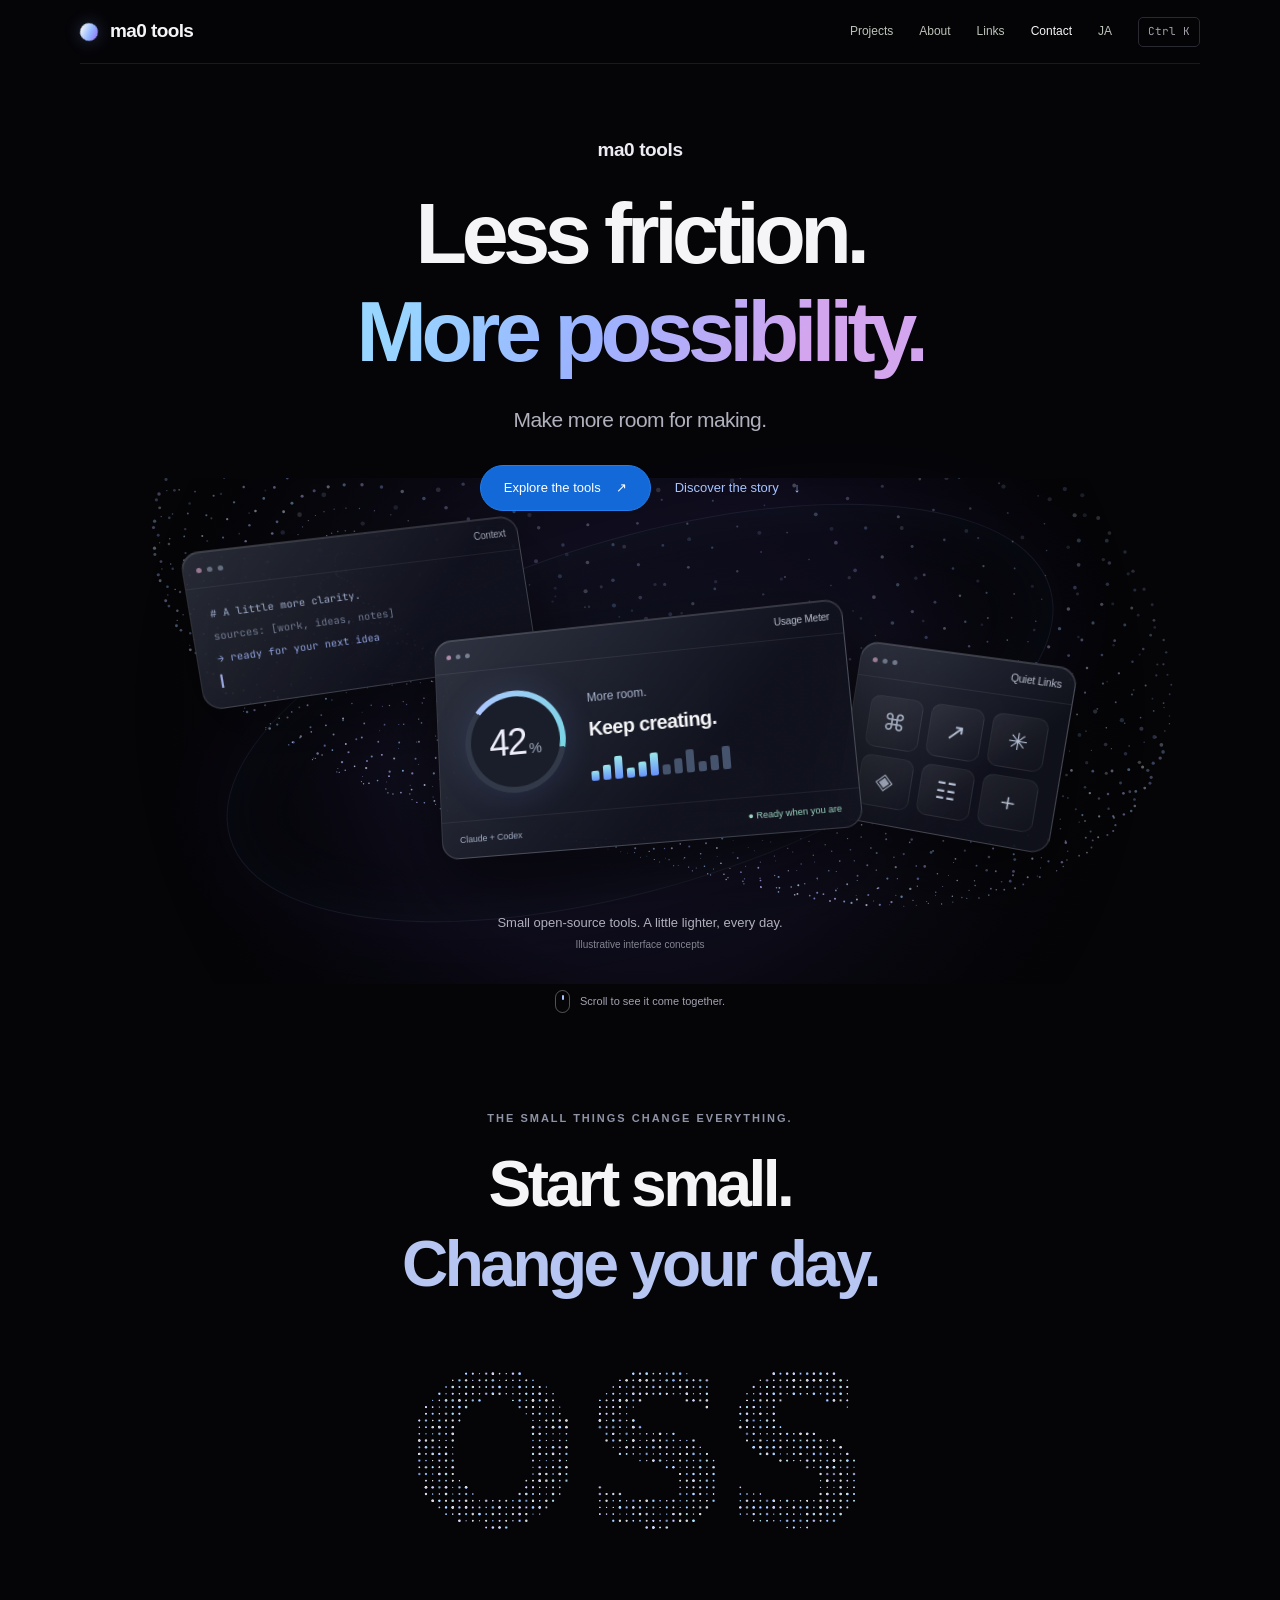
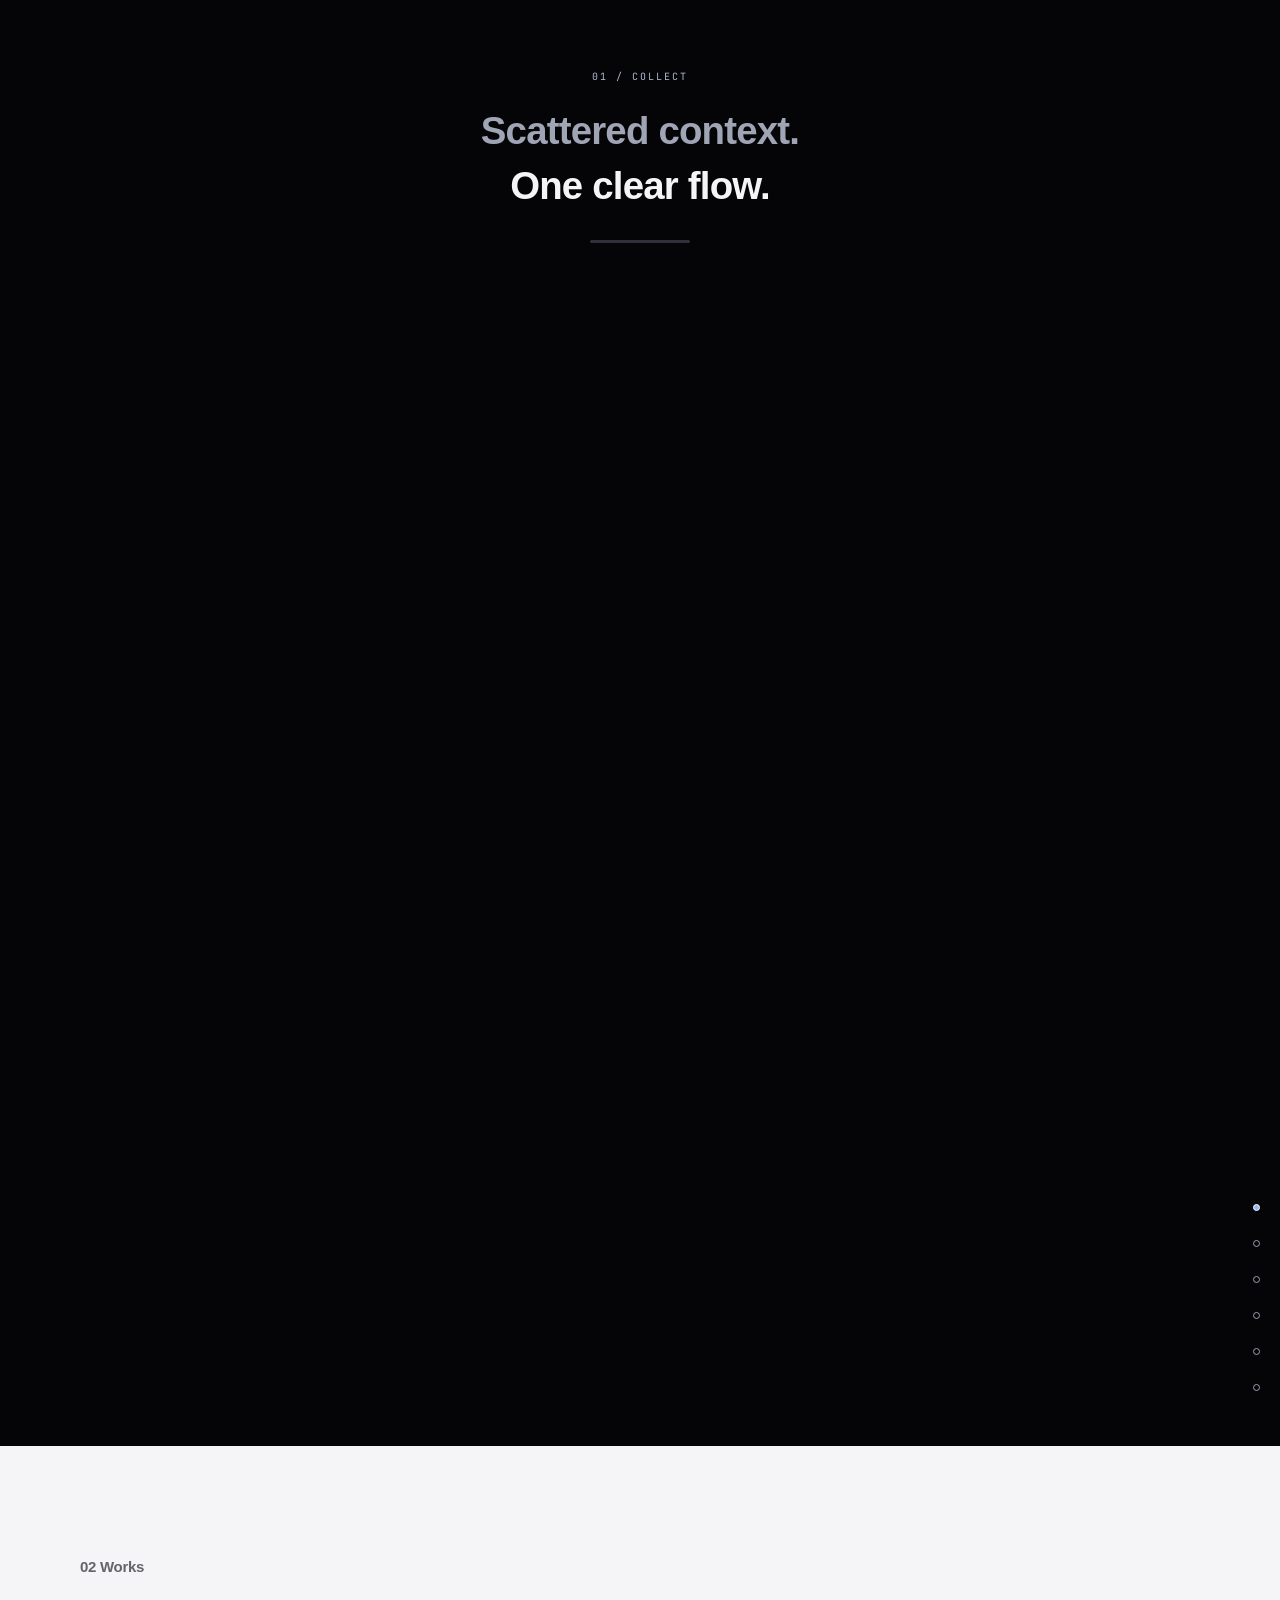
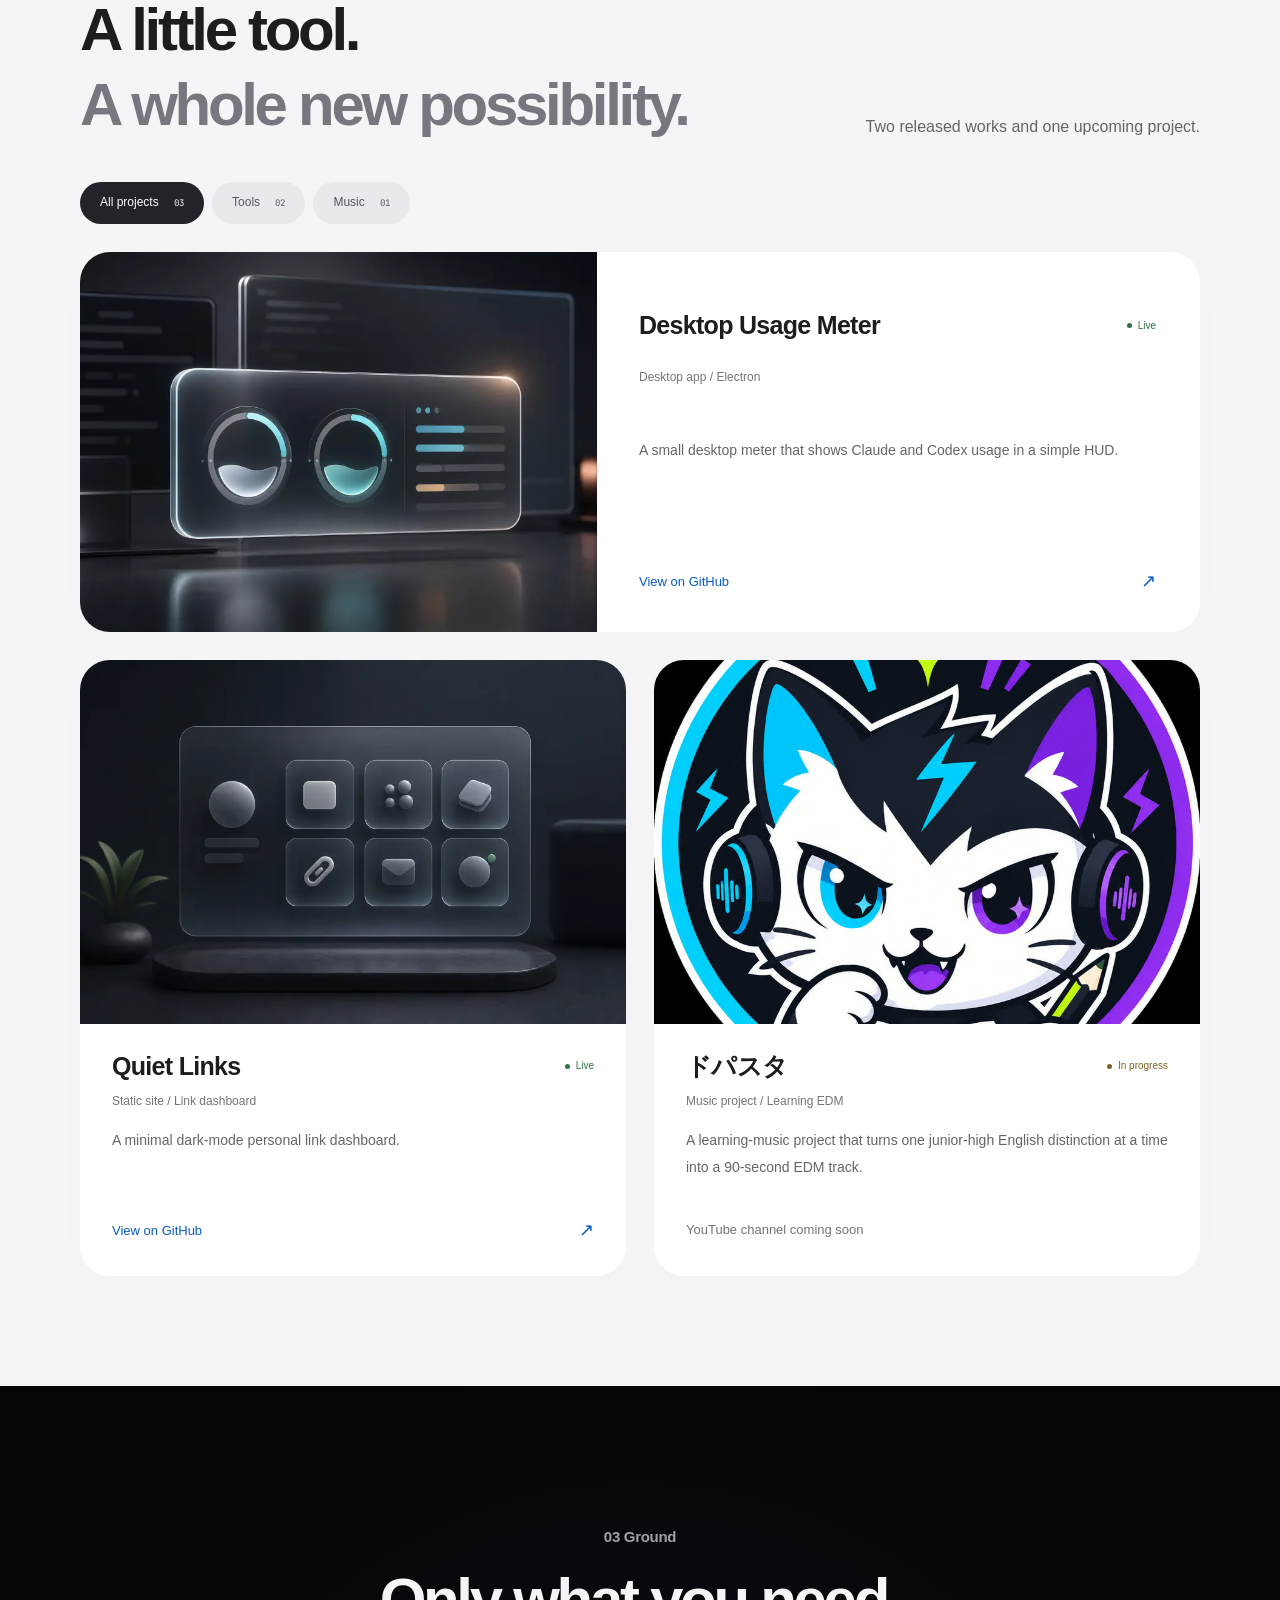
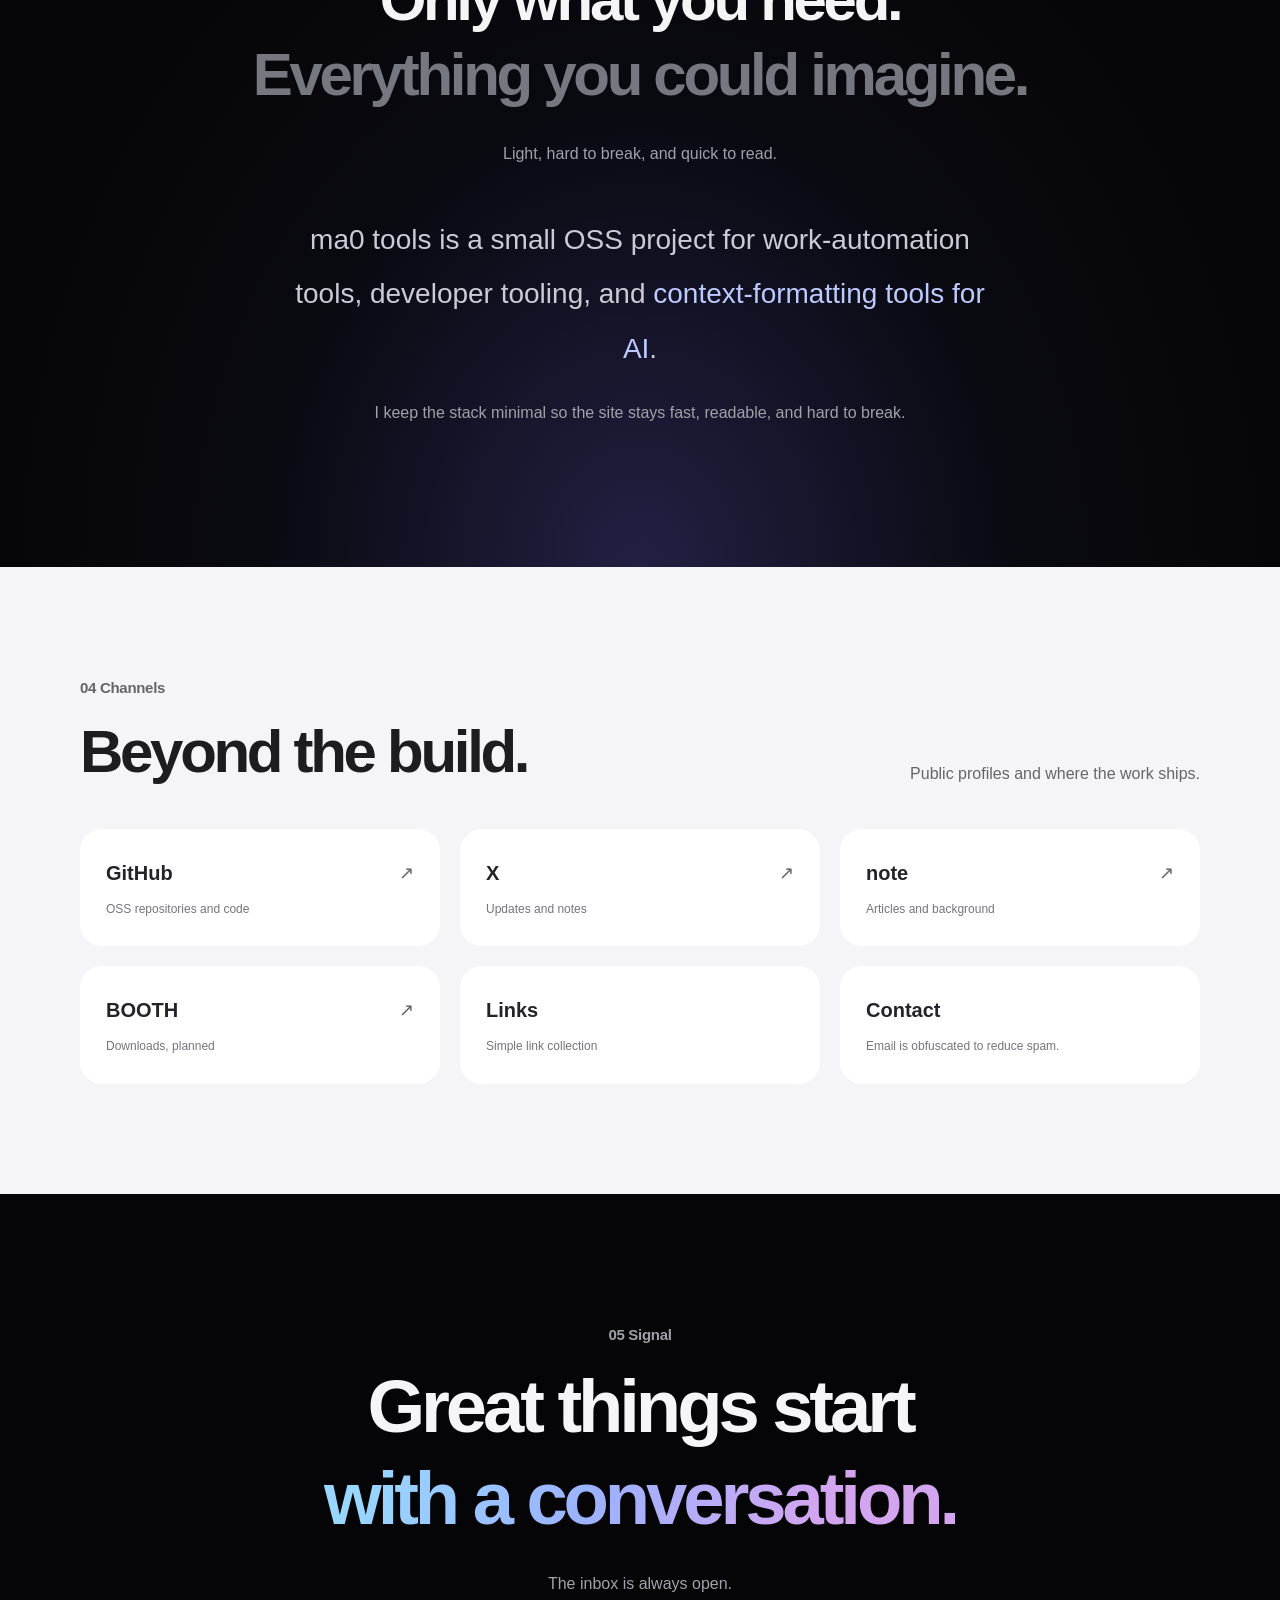
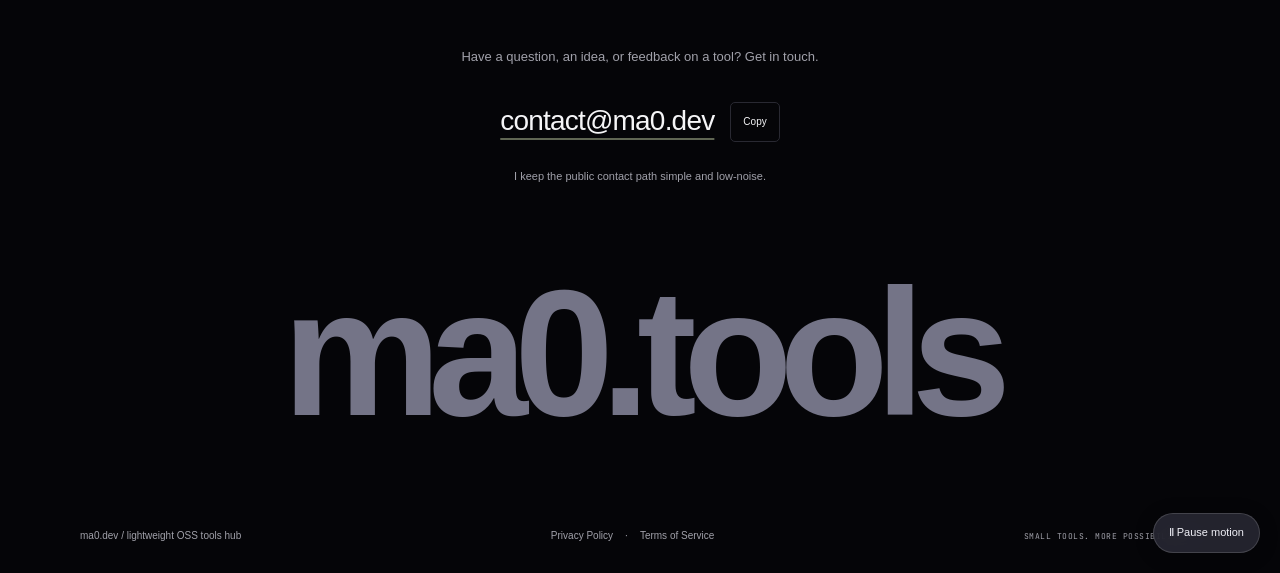
==== commit 73cb91cb: "Restore cinematic motion and redesign the product storytelling" ====
--- a/en/index.html
+++ b/en/index.html
@@ -4,7 +4,7 @@
   <meta charset="utf-8">
   <meta name="viewport" content="width=device-width, initial-scale=1">
   <meta name="color-scheme" content="dark">
-  <meta name="theme-color" content="#101211">
+  <meta name="theme-color" content="#050508">
   <title>ma0 tools | Small OSS tools for work automation</title>
   <meta name="description" content="ma0 tools is a small OSS project building lightweight tools for work automation and AI-ready context.">
   <link rel="canonical" href="https://ma0.dev/en/">
@@ -24,11 +24,12 @@
   <link rel="preconnect" href="https://fonts.gstatic.com" crossorigin>
   <link href="https://fonts.googleapis.com/css2?family=Instrument+Sans:ital,wght@0,400..700;1,400..700&amp;family=JetBrains+Mono:wght@400;600;700&amp;display=swap" rel="stylesheet">
   <link rel="stylesheet" href="/style.css">
+  <link rel="stylesheet" href="/cinematic.css">
   <script type="speculationrules">
     {"prefetch":[{"source":"list","urls":["/","/links/","/en/","/en/links/"],"eagerness":"moderate"}]}
   </script>
 </head>
-<body>
+<body class="cinematic-page">
   <a class="skip-link" href="#top">Skip to content</a>
 
   <nav class="chapter-rail" aria-label="Chapter index">
@@ -92,48 +93,37 @@
     <main id="top">
       <section id="cover" class="hero chapter" data-chapter data-chapter-no="00" data-chapter-name="Cover">
         <div class="hero-content">
-          <p class="eyebrow">
-            <span class="eyebrow-dot" aria-hidden="true"></span>
-            INDEPENDENT DEVELOPER / OPEN SOURCE
-            <span class="eyebrow-sep" aria-hidden="true">·</span>
-            <span class="eyebrow-range">EST. ma0.dev</span>
-          </p>
-          <h1>Small tools.<br><span>More possibilities.</span></h1>
-          <p class="hero-copy">Less busywork.<br>More room to create.</p>
-          <p>I am a solo developer building lightweight tools for spreadsheets, Backlog, GAS, and other repetitive work that should stay simple.</p>
-          <p class="tagline">Tiny tools for people who want fewer repetitive tasks.</p>
+          <p class="eyebrow">ma0 tools</p>
+          <h1>Less friction.<br><span>More possibility.</span></h1>
+          <p class="hero-copy">Make more room for making.</p>
           <div class="hero-actions" role="group" aria-label="Primary links">
-            <a class="button primary-button" href="#projects">View works<span class="button-arrow" aria-hidden="true">↓</span></a>
-            <a class="button secondary-button" href="https://github.com/ma0dev0" target="_blank" rel="noopener noreferrer">GitHub<span class="button-arrow" aria-hidden="true">↗</span></a>
-          </div>
-        </div>
-
-        <div class="hero-visual">
-          <span class="art-index" aria-hidden="true">FIG. 001 / POSSIBILITIES</span>
-          <picture><source media="(max-width: 600px)" srcset="/assets/possibilities-800.webp"><img class="hero-art" src="/assets/possibilities.webp" alt="A continuous lime glass sculpture exploring new possibilities" width="1536" height="1024" fetchpriority="high" decoding="async"></picture>
-          <p class="hero-visual-caption"><span class="art-dot" aria-hidden="true"></span> SMALL TOOLS, OPEN POSSIBILITIES <span>↗</span></p>
-        </div>
-        <div class="hero-bottom"><span>DESIGNED TO MAKE ROOM.</span><a href="#projects">Explore the work <span aria-hidden="true">↓</span></a><span>SCROLL TO DISCOVER</span></div>
-      </section>
-
+            <a class="button primary-button" href="#projects">Explore the tools <span aria-hidden="true">↗</span></a>
+            <a class="button secondary-button" href="#chapter-origin">Discover the story <span aria-hidden="true">↓</span></a>
+          </div>
+        </div>
+        <div class="hero-visual" role="img" aria-label="Small tools working together">
+          <div class="orb-fallback" aria-hidden="true"></div>
+          <canvas class="hero-particles" aria-hidden="true"></canvas>
+          <div class="tool-composition" aria-hidden="true">
+            <div class="floating-window context-window"><div class="window-bar"><i></i><i></i><i></i><span>Context</span></div><div class="context-lines"><span># A little more clarity.</span><span class="code-dim">sources: [work, ideas, notes]</span><span class="code-blue">→ ready for your next idea</span><span class="code-cursor">▍</span></div></div>
+            <div class="floating-window meter-window"><div class="window-bar"><i></i><i></i><i></i><span>Usage Meter</span></div><div class="meter-body"><div class="meter-orbit"><span>42<small>%</small></span></div><div class="meter-detail"><span>More room.</span><strong>Keep creating.</strong><div class="meter-bars"><i></i><i></i><i></i><i></i><i></i><i></i><i></i><i></i><i></i><i></i><i></i><i></i></div></div></div><div class="window-bottom"><span>Claude + Codex</span><span>● Ready when you are</span></div></div>
+            <div class="floating-window links-window"><div class="window-bar"><i></i><i></i><i></i><span>Quiet Links</span></div><div class="mini-apps"><span>⌘</span><span>↗</span><span>✳</span><span>◈</span><span>☷</span><span>＋</span></div></div>
+          </div>
+          <p class="hero-visual-caption">Small open-source tools. A little lighter, every day.<span class="preview-note">Illustrative interface concepts</span></p>
+        </div>
+        <div class="hero-bottom"><a href="#chapter-origin"><span class="scroll-mouse" aria-hidden="true"></span>Scroll to see it come together.</a></div>
+      </section>
       <section id="chapter-origin" class="chapter chapter--film" data-chapter data-chapter-no="01" data-chapter-name="Origin" aria-label="The ma0 tools story">
-        <div class="chapter-grid">
-          <div class="chapter-meta">
-            <span class="chapter-index">01 Origin</span>
-            <span class="chapter-stamp">THE IDEA</span>
-          </div>
-          <div class="chapter-lead">
-            <h2>How it started</h2>
-            <p class="chapter-standfirst">From scattered work context to something small tools can hold.</p>
-          </div>
-          <div class="chapter-body"><p>Spend less time on repetitive work, and leave more room for making things. One small experiment at a time.</p></div>
-        </div>
-
-        <ol class="principles-strip">
-          <li><span>01 / COLLECT</span><p>Gather the scattered pieces.</p></li>
-          <li><span>02 / SIMPLIFY</span><p>Make things a little simpler.</p></li>
-          <li><span>03 / SHARE</span><p>Share what you build.</p></li>
-        </ol>
+        <div class="story-stage">
+          <canvas class="story-particles" aria-hidden="true"></canvas>
+          <div class="story-heading"><p class="eyebrow">THE SMALL THINGS CHANGE EVERYTHING.</p><h2>Start small.<br><span>Change your day.</span></h2></div>
+          <ol class="story-scenes">
+            <li><span class="story-number">01 / COLLECT</span><p>Scattered context.<br><strong>One clear flow.</strong></p></li>
+            <li><span class="story-number">02 / SIMPLIFY</span><p>When you need a hand,<br><strong>just the right tool.</strong></p></li>
+            <li><span class="story-number">03 / OPEN SOURCE</span><p>The joy of making.<br><strong>Open to everyone.</strong></p></li>
+          </ol>
+          <div class="story-progress" aria-hidden="true"><span></span></div>
+        </div>
       </section>
 
       <section id="projects" class="section chapter chapter--wide" data-chapter data-chapter-no="02" data-chapter-name="Works">
@@ -143,7 +133,7 @@
             <span class="chapter-stamp">2 released / 1 upcoming</span>
           </div>
           <div class="chapter-lead">
-            <h2>Selected <span>works.</span></h2>
+            <h2>A little tool.<br><span>A whole new possibility.</span></h2>
             <p class="chapter-standfirst">Two released works and one upcoming project.</p>
           </div>
           <div class="chapter-body">
@@ -202,7 +192,7 @@
             <span class="chapter-stamp">Principles</span>
           </div>
           <div class="chapter-lead">
-            <h2>Small by<br><span>design.</span></h2>
+            <h2>Only what you need.<br><span>Everything you could imagine.</span></h2>
             <p class="chapter-standfirst">Light, hard to break, and quick to read.</p>
           </div>
           <div class="chapter-body">
@@ -219,7 +209,7 @@
             <span class="chapter-stamp">6 links</span>
           </div>
           <div class="chapter-lead">
-            <h2>Elsewhere<span> ↗</span></h2>
+            <h2>Beyond the build.</h2>
             <p class="chapter-standfirst">Public profiles and where the work ships.</p>
           </div>
           <div class="chapter-body">
@@ -260,7 +250,7 @@
             <span class="chapter-stamp">Open</span>
           </div>
           <div class="chapter-lead">
-            <h2>Let’s make<br><span>room.</span></h2>
+            <h2>Great things start<br><span>with a conversation.</span></h2>
             <p class="chapter-standfirst">The inbox is always open.</p>
           </div>
           <div class="chapter-body">
--- a/cinematic.css
+++ b/cinematic.css
@@ -0,0 +1,228 @@
+/* Cinematic product story. Layout is fully readable before JavaScript starts. */
+.cinematic-page {
+  --bg: #050508;
+  --surface: #15151b;
+  --text: #f5f5f7;
+  --muted: #a1a1aa;
+  --line: #292932;
+  --accent: #9fbaff;
+  background: var(--bg);
+  font-family: -apple-system, BlinkMacSystemFont, "Helvetica Neue", "Hiragino Kaku Gothic ProN", sans-serif;
+}
+.cinematic-page .page { width: 100%; }
+.cinematic-page .site-header { width: min(1120px, calc(100% - 48px)); margin: auto; min-height: 64px; background: #050508db; border-bottom-color: #ffffff16; }
+.cinematic-page .site-logo { font-size: 19px; letter-spacing: -.6px; }
+.cinematic-page .logo-dot { background: linear-gradient(140deg, #fafafa 10%, #95b9ff 55%, #9365f6); width: 18px; height: 18px; border-radius: 50%; box-shadow: 0 0 16px #90a8ff45; }
+.cinematic-page .nav-list { gap: 26px; font-size: 12px; }
+.cinematic-page .nav-cmdk { min-height: 30px; }
+.cinematic-page .hero { display: block; padding: 72px 0 0; text-align: center; position: relative; isolation: isolate; }
+.cinematic-page .hero-content { position: relative; z-index: 3; padding: 0 24px; animation: none; transform: translateY(calc(var(--hero-progress, 0) * -34px)); }
+.cinematic-page .eyebrow { justify-content: center; font: 600 19px / 1.5 -apple-system, BlinkMacSystemFont, sans-serif; letter-spacing: -.4px; color: #ececf2; }
+.cinematic-page h1 { font-size: clamp(48px, 6.6cqw, 88px); font-weight: 650; line-height: 1.17; letter-spacing: -.065em; margin-top: 20px; }
+.cinematic-page h1 span, .cinematic-page #contact h2 span { color: #c2b8ff; background: linear-gradient(110deg, #98d6ff 8%, #9bb2ff 42%, #d3a5ef 78%); -webkit-background-clip: text; background-clip: text; -webkit-text-fill-color: transparent; }
+.cinematic-page .hero-copy { margin-top: 22px; color: #b1b1bd; font-size: 21px; font-weight: 450; letter-spacing: -.6px; }
+.cinematic-page .hero-actions { justify-content: center; gap: 24px; margin-top: 28px; }
+.cinematic-page .button { min-height: 46px; border-radius: 40px; font-size: 13px; padding: 10px 23px; gap: 15px; font-weight: 500; }
+.cinematic-page .primary-button { color: white; background: #1269d7; border: 1px solid #227fed; }
+.cinematic-page .primary-button:hover { background: #217be9; }
+.cinematic-page .secondary-button { color: #a7c5ff; border: none; padding-inline: 0; background: transparent; }
+.cinematic-page .secondary-button:hover { color: #d3e4ff; }
+.cinematic-page .hero-visual { position: relative; height: 460px; margin: -10px auto 0; max-width: 1100px; padding: 0; width: 100%; isolation: isolate; animation: none; }
+.hero-particles { position: absolute; inset: -5% 0 0; width: 100%; height: 110%; z-index: -1; opacity: 0; }
+.particles-ready .hero-particles { opacity: 1; }
+.orb-fallback { position: absolute; left: 50%; top: 8%; width: 78%; height: 76%; border-radius: 50%; transform: translateX(-50%) rotate(-17deg); border: 1px solid #9dbcf94d; box-shadow: inset 0 0 60px #5996ff24, 0 0 90px #7451ea26; background: radial-gradient(ellipse, #21265040, transparent 68%); z-index: -2; }
+.particles-ready .orb-fallback { opacity: .35; }
+.tool-composition { position: absolute; inset: 0; perspective: 1200px; transform: translateY(calc(var(--hero-progress, 0) * -14px)) scale(calc(1 + var(--hero-progress, 0) * .055)); }
+.floating-window { position: absolute; text-align: left; overflow: hidden; border: 1px solid #ffffff29; border-radius: 18px; background: linear-gradient(135deg, #343947d9, #10121dcc 65%); box-shadow: 0 30px 80px #0009, inset 0 1px 0 #ffffff24; backdrop-filter: blur(20px); }
+.window-bar { height: 35px; border-bottom: 1px solid #ffffff12; padding: 0 12px; display: flex; align-items: center; gap: 5px; }
+.window-bar i { height: 5px; width: 5px; border-radius: 50%; background: #778093; }
+.window-bar i:first-child { background: #b18caa; }
+.window-bar span { margin-left: auto; font-size: 10px; font-weight: 500; letter-spacing: -.2px; color: #b6bbca; }
+.meter-window { width: 420px; top: 116px; left: calc(50% - 210px); z-index: 3; transform: rotateX(calc(9deg + var(--pointer-y, 0deg))) rotateY(calc(-9deg + var(--pointer-x, 0deg))) rotateZ(-4deg); }
+.meter-body { padding: 24px 28px; display: flex; align-items: center; gap: 24px; }
+.meter-orbit { width: 105px; height: 105px; flex-shrink: 0; display: grid; place-items: center; border-radius: 50%; position: relative; background: conic-gradient(from -50deg, #adc7ff 0%, #77d6e4 42%, #323948 42%); box-shadow: 0 0 35px #789fff25; }
+.meter-orbit::before { content: ''; position: absolute; inset: 6px; border-radius: 50%; background: #1a1e2a; }
+.meter-orbit > span { position: relative; color: #eeeefa; font-size: 38px; line-height: 1; font-weight: 500; letter-spacing: -2px; }
+.meter-orbit small { font-size: 15px; margin-left: 3px; letter-spacing: 0; color: #a3acbf; }
+.meter-detail { display: grid; gap: 2px; }
+.meter-detail > span { font-size: 12px; color: #aab5ce; }
+.meter-detail strong { font-size: 20px; letter-spacing: -.6px; font-weight: 550; }
+.meter-bars { display: flex; align-items: end; height: 25px; gap: 4px; margin-top: 8px; }
+.meter-bars i { width: 8px; height: 60%; border-radius: 2px; background: linear-gradient(#9ae8ea, #668ffa); }
+.meter-bars i:nth-child(3n) { height: 90%; }
+.meter-bars i:nth-child(3n+1) { height: 40%; }
+.meter-bars i:nth-child(n+7) { background: #46536d; }
+.window-bottom { display: flex; justify-content: space-between; padding: 10px 18px; font-size: 9px; border-top: 1px solid #ffffff10; color: #a3aec5; }
+.window-bottom span:last-child { color: #9bd4bf; }
+.context-window { width: 330px; left: 10%; top: 32px; transform: rotateY(14deg) rotateZ(-9deg); opacity: .85; }
+.context-lines { padding: 17px 18px; display: grid; gap: 5px; font: 10px / 1.7 var(--mono); color: #b8c7e9; }
+.code-dim { opacity: .65; }
+.code-blue { color: #a5bcff; }
+.code-cursor { color: #b2bfff; }
+.links-window { width: 210px; right: 12%; top: 152px; transform: rotateY(-18deg) rotateZ(9deg); z-index: 2; }
+.mini-apps { display: grid; grid-template-columns: repeat(3, 1fr); gap: 8px; padding: 17px; }
+.mini-apps span { display: grid; place-items: center; aspect-ratio: 1; border: 1px solid #ffffff10; border-radius: 10px; font-size: 23px; background: linear-gradient(140deg, #ffffff12, #ffffff03); color: #b2bcd0; }
+.cinematic-page .hero-visual-caption { position: absolute; top: auto; bottom: 8px; width: 100%; justify-content: center; flex-direction: column; gap: 3px; padding: 0 16px; color: #b0b0bd; font: 13px / 1.6 -apple-system, sans-serif; letter-spacing: 0; }
+.cinematic-page .hero-visual-caption .preview-note { margin: 0; color: #858591; font-size: 10px; }
+.cinematic-page .hero-bottom { border: 0; margin: 0; padding: 25px 0 48px; justify-content: center; font: 11px / 1.5 -apple-system, sans-serif; letter-spacing: 0; }
+.cinematic-page .hero-bottom a { color: #a2a2b0; gap: 10px; }
+.scroll-mouse { width: 15px; height: 23px; border: 1px solid #ffffff50; border-radius: 9px; position: relative; }
+.scroll-mouse::after { content: ''; position: absolute; width: 2px; height: 5px; background: #a9c3ff; top: 4px; left: 5.5px; border-radius: 2px; }
+.cinematic-page .chapter:not(.hero) { border: 0; padding: 110px max(40px, calc((100% - 1120px) / 2)); }
+.cinematic-page .chapter--film { position: relative; background: #050508; padding: 0 !important; }
+.story-stage { position: relative; min-height: 750px; padding: 80px 24px; text-align: center; isolation: isolate; }
+.story-heading { position: relative; z-index: 1; }
+.story-heading .eyebrow { font-size: 11px; letter-spacing: 2px; color: #8f93a6; }
+.cinematic-page .story-heading h2 { margin-top: 18px; font-size: clamp(36px, 5cqw, 64px); font-weight: 600; line-height: 1.25; }
+.cinematic-page .story-heading h2 span { color: #b6c5f2; }
+.story-particles { position: absolute; inset: 0; width: 100%; height: 100%; z-index: -1; opacity: .85; }
+.story-scenes { margin: 45px auto 0; padding: 0; list-style: none; display: grid; gap: 30px; }
+.story-number { font: 10px / 1.5 var(--mono); letter-spacing: 2px; color: #aeb9d3; }
+.story-scenes li p { margin-top: 13px; font-size: clamp(23px, 3cqw, 40px); line-height: 1.45; font-weight: 600; color: #a0a5b6; letter-spacing: -.8px; }
+.story-scenes strong { color: #f5f5f7; font-weight: 600; }
+.story-progress { display: none; }
+.motion-ready .chapter--film { height: 220svh; }
+.motion-ready .story-stage { position: sticky; top: 64px; height: calc(100svh - 64px); min-height: 560px; padding-top: 44px; overflow: hidden; }
+.motion-ready .story-scenes { position: absolute; bottom: 14%; left: 24px; right: 24px; height: 124px; margin: 0; }
+.motion-ready .story-scenes li { position: absolute; inset: 0; opacity: var(--scene-opacity, 0); transform: translateY(var(--scene-y, 20px)); }
+.motion-ready .story-scenes li:first-child { --scene-opacity: 1; --scene-y: 0px; }
+.motion-ready .story-progress { display: block; position: absolute; bottom: 7%; left: calc(50% - 50px); height: 3px; width: 100px; background: #30303c; border-radius: 4px; overflow: hidden; }
+.story-progress span { display: block; height: 100%; background: #b7b8ff; transform-origin: left; transform: scaleX(var(--story-progress, 0)); }
+.cinematic-page #projects, .cinematic-page #links { background: #f5f5f7; color: #1d1d1f; --text: #1d1d1f; --muted: #64646a; --line: #d5d5da; --accent: #075cbc; }
+.cinematic-page .chapter-grid, .cinematic-page .chapter--wide .chapter-grid { display: block; }
+.cinematic-page .chapter-meta { padding: 0; display: block; margin-bottom: 14px; font: 600 15px / 1.5 -apple-system, sans-serif; }
+.cinematic-page .chapter-index { text-transform: none; letter-spacing: -.3px; color: var(--muted); }
+.cinematic-page .chapter-stamp { display: none; }
+.cinematic-page h2 { font-size: clamp(36px, 4.7cqw, 60px); line-height: 1.25; font-weight: 600; letter-spacing: -.055em; }
+.cinematic-page h2 span { color: #777780; }
+.cinematic-page .chapter--wide .chapter-lead { align-items: end; gap: 36px; }
+.cinematic-page .chapter-standfirst { font-size: 16px; line-height: 1.8; color: var(--muted); }
+.cinematic-page .chapter-body { margin-top: 40px; }
+.cinematic-page .project-filters { gap: 8px; margin-bottom: 28px; }
+.cinematic-page .project-filters button { color: #57575e; background: #e8e8ed; border: 0; font-size: 12px; min-height: 42px; padding: 9px 20px; }
+.cinematic-page .project-filters button[aria-pressed="true"] { color: white; background: #23232a; }
+.cinematic-page .card-grid { grid-template-columns: repeat(2, minmax(0, 1fr)); gap: 28px; }
+.cinematic-page .project-card { border-radius: 30px; overflow: hidden; padding: 0 32px 20px; background: #fff; color: #1d1d1f; box-shadow: 0 10px 35px #00000004; transition: transform .6s cubic-bezier(.2,.8,.2,1), box-shadow .6s; }
+.cinematic-page .project-card:hover { transform: translateY(-7px); box-shadow: 0 20px 40px #0000000b; }
+.cinematic-page .project-image { border-radius: 0; border: 0; margin: 0 -32px; background: #080b10; }
+.cinematic-page .project-image img { transition: transform 1.2s cubic-bezier(.2,.8,.2,1); }
+.cinematic-page .card-top { margin-top: 26px; }
+.cinematic-page h3 { font-size: 25px; font-weight: 600; line-height: 1.3; letter-spacing: -.7px; }
+.cinematic-page .status { color: #307146; font-size: 10px; }
+.cinematic-page .status--soon { color: #806325; }
+.cinematic-page .project-meta { font: 12px / 1.6 -apple-system, sans-serif; color: #74747c; }
+.cinematic-page .project-card > p:not([class]) { font-size: 14px; color: #64646d; }
+.cinematic-page .project-link, .cinematic-page .project-coming-soon { font-size: 13px; border-top: 0; color: #075cbc; }
+.cinematic-page .project-coming-soon { color: #73737d; }
+.cinematic-page .project-card:first-child { grid-column: 1 / -1; display: grid; grid-template-columns: 1fr 1fr; column-gap: 42px; padding: 0 44px 0 0; align-content: center; }
+.cinematic-page .project-card:first-child .project-image { grid-column: 1; grid-row: 1 / 5; margin: 0; border-radius: 0; }
+.cinematic-page .project-card:first-child .project-image img { height: 100%; min-height: 380px; object-fit: cover; }
+.cinematic-page .project-card:first-child .card-top { grid-column: 2; margin-top: 40px; }
+.cinematic-page .project-card:first-child > p { grid-column: 2; }
+.cinematic-page .project-card:first-child .project-actions { margin-bottom: 26px; }
+.cinematic-page #about { text-align: center; padding-block: 140px; background: radial-gradient(ellipse at 50% 100%, #222043 0%, #090910 42%, #050508 78%); }
+.cinematic-page #about .chapter-standfirst { margin: 28px auto 0; max-width: 600px; }
+.cinematic-page #about .chapter-body { max-width: 700px; margin: 44px auto 0; }
+.cinematic-page .about-lead { font-size: clamp(20px, 2.3cqw, 28px); color: #cbcad5; }
+.cinematic-page .highlight { color: #bdcaff; }
+.cinematic-page .about-sub { margin-top: 22px; font-size: 16px; }
+.cinematic-page .links-grid { grid-template-columns: repeat(3, minmax(0,1fr)); gap: 20px; }
+.cinematic-page .link-card { background: white; border: 0; border-radius: 22px; padding: 26px; transition: transform .35s; }
+.cinematic-page .link-card:hover { transform: translateY(-4px); }
+.cinematic-page .card-label-row { color: #242428; font-weight: 550; }
+.cinematic-page .card-text { font-size: 12px; color: #74747c; }
+.cinematic-page #contact { text-align: center; gap: 90px; padding-top: 130px; padding-bottom: 70px; }
+.cinematic-page #contact .chapter-standfirst { margin: 24px auto; }
+.cinematic-page #contact .chapter-body { margin-top: 38px; }
+.cinematic-page #contact h2 { font-size: clamp(40px, 5.8cqw, 76px); }
+.cinematic-page .contact-address { justify-content: center; font-size: 28px; }
+.cinematic-page .contact-signature { color: #747487; font-size: clamp(68px, 14cqw, 180px); }
+.cinematic-page .site-footer { margin: 0 auto; padding: 28px 0; width: min(1120px, calc(100% - 48px)); }
+.cinematic-page .chapter-rail { right: 14px; mix-blend-mode: difference; }
+.cinematic-page .rail-tick { color: #a6a6bb; }
+.cinematic-page .rail-tick[aria-current="true"] { color: white; }
+.cinematic-page .rail-num { display: none; }
+.motion-control { position: fixed; bottom: 20px; right: 20px; z-index: 25; border-radius: 30px; background: #272732e6; border: 1px solid #ffffff25; backdrop-filter: blur(12px); color: #f0f0f7; min-height: 40px; padding: 8px 15px; font-size: 11px; box-shadow: 0 3px 20px #0003; }
+.motion-control:hover { background: #404052; }
+.motion-paused .tool-composition, .motion-paused .hero-content { transform: none; }
+@media (max-width: 760px) {
+  .cinematic-page .site-header { min-height: 60px; width: calc(100% - 36px); }
+  .cinematic-page .nav-list { gap: 16px; font-size: 11px; }
+  .cinematic-page .site-logo { font-size: 17px; }
+  .cinematic-page .hero { padding-top: 52px; }
+  .cinematic-page .hero-content { padding: 0 20px; }
+  .cinematic-page .eyebrow { font-size: 17px; }
+  .cinematic-page h1 { font-size: clamp(40px, 9.4cqw, 65px); letter-spacing: -.065em; }
+  .cinematic-page .hero-copy { font-size: 17px; margin-top: 20px; }
+  .cinematic-page .hero-actions { gap: 19px; margin-top: 23px; }
+  .cinematic-page .button { font-size: 12px; padding: 10px 17px; gap: 8px; }
+  .cinematic-page .hero-visual { height: 370px; margin-top: 24px; max-width: 600px; }
+  .tool-composition { transform-origin: 50% 42%; }
+  .meter-window { width: 280px; left: calc(50% - 140px); top: 110px; border-radius: 14px; }
+  .meter-body { padding: 19px; gap: 16px; }
+  .meter-orbit { width: 74px; height: 74px; }
+  .meter-orbit > span { font-size: 29px; }
+  .meter-orbit small { font-size: 12px; }
+  .meter-detail strong { font-size: 15px; }
+  .meter-detail > span { font-size: 10px; }
+  .meter-bars { gap: 3px; height: 20px; }
+  .meter-bars i { width: 5px; }
+  .window-bottom { font-size: 7px; padding: 8px 12px; }
+  .window-bar { height: 27px; }
+  .window-bar span { font-size: 8px; }
+  .context-window { width: 210px; top: 10px; left: 9%; border-radius: 12px; }
+  .context-lines { font-size: 7px; padding: 11px; }
+  .links-window { width: 135px; right: 6%; top: 65px; border-radius: 12px; z-index: 1; }
+  .mini-apps { padding: 12px; gap: 6px; }
+  .mini-apps span { border-radius: 6px; font-size: 17px; }
+  .cinematic-page .hero-visual-caption { font-size: 12px; bottom: 0; }
+  .cinematic-page .hero-visual-caption .preview-note { font-size: 9px; }
+  .cinematic-page .hero-bottom { padding: 20px 0 32px; }
+  .cinematic-page .chapter:not(.hero) { padding: 72px 22px; }
+  .cinematic-page h2 { font-size: 36px; }
+  .cinematic-page .chapter-standfirst { font-size: 14px; }
+  .cinematic-page .chapter--wide .chapter-standfirst { margin-top: 22px; }
+  .cinematic-page .chapter-body { margin-top: 28px; }
+  .cinematic-page .card-grid { grid-template-columns: 1fr; gap: 22px; }
+  .cinematic-page .project-card, .cinematic-page .project-card:first-child { display: flex; padding: 0 24px 16px; gap: 0; border-radius: 24px; }
+  .cinematic-page .project-image, .cinematic-page .project-card:first-child .project-image { margin: 0 -24px; }
+  .cinematic-page .project-card:first-child .project-image img { min-height: 0; height: auto; }
+  .cinematic-page .project-card:first-child .card-top { margin-top: 24px; }
+  .cinematic-page .project-card:first-child .project-actions { margin-bottom: 0; }
+  .cinematic-page h3 { font-size: 23px; }
+  .cinematic-page .project-filters button { padding: 8px 16px; }
+  .cinematic-page .links-grid { grid-template-columns: 1fr 1fr; gap: 14px; }
+  .cinematic-page .link-card { padding: 20px 16px; border-radius: 18px; }
+  .cinematic-page .card-label-row { font-size: 19px; }
+  .cinematic-page .card-text { font-size: 11px; }
+  .cinematic-page #about { padding-block: 100px; }
+  .cinematic-page .about-sub { font-size: 14px; }
+  .cinematic-page #contact { padding-top: 80px; gap: 70px; }
+  .cinematic-page #contact h2 { font-size: 37px; }
+  .cinematic-page .contact-address { font-size: 24px; }
+  .cinematic-page .site-footer { width: calc(100% - 44px); padding-bottom: 75px; }
+  .story-stage { padding: 60px 20px; }
+  .story-heading .eyebrow { font-size: 8px; letter-spacing: 1px; }
+  .cinematic-page .story-heading h2 { font-size: 35px; margin-top: 16px; }
+  .story-scenes li p { font-size: 25px; }
+  .motion-ready .story-stage { top: 60px; height: calc(100svh - 60px); padding-top: 42px; }
+  .motion-ready .story-scenes { bottom: 12%; left: 15px; right: 15px; }
+  .motion-control { right: 12px; bottom: 12px; min-height: 38px; font-size: 10px; }
+}
+@media (prefers-reduced-motion: reduce) {
+  .cinematic-page .hero-content, .tool-composition { transform: none !important; }
+}
+@media (min-width: 761px) and (max-height: 760px) {
+  .cinematic-page .hero { padding-top: 34px; }
+  .cinematic-page h1 { font-size: 60px; }
+  .cinematic-page .hero-copy { margin-top: 16px; font-size: 18px; }
+  .cinematic-page .hero-visual { height: 370px; }
+  .meter-window { top: 80px; }
+  .context-window { top: 10px; }
+  .links-window { top: 112px; }
+}
+/* Isolate sticky text from the canvas compositing layer. */
+.cinematic-page .site-header { transform: translateZ(0); }
+.story-heading { transform: translateZ(0); }
+.story-particles { z-index: 0; pointer-events: none; }
+.story-scenes, .story-progress { z-index: 2; }
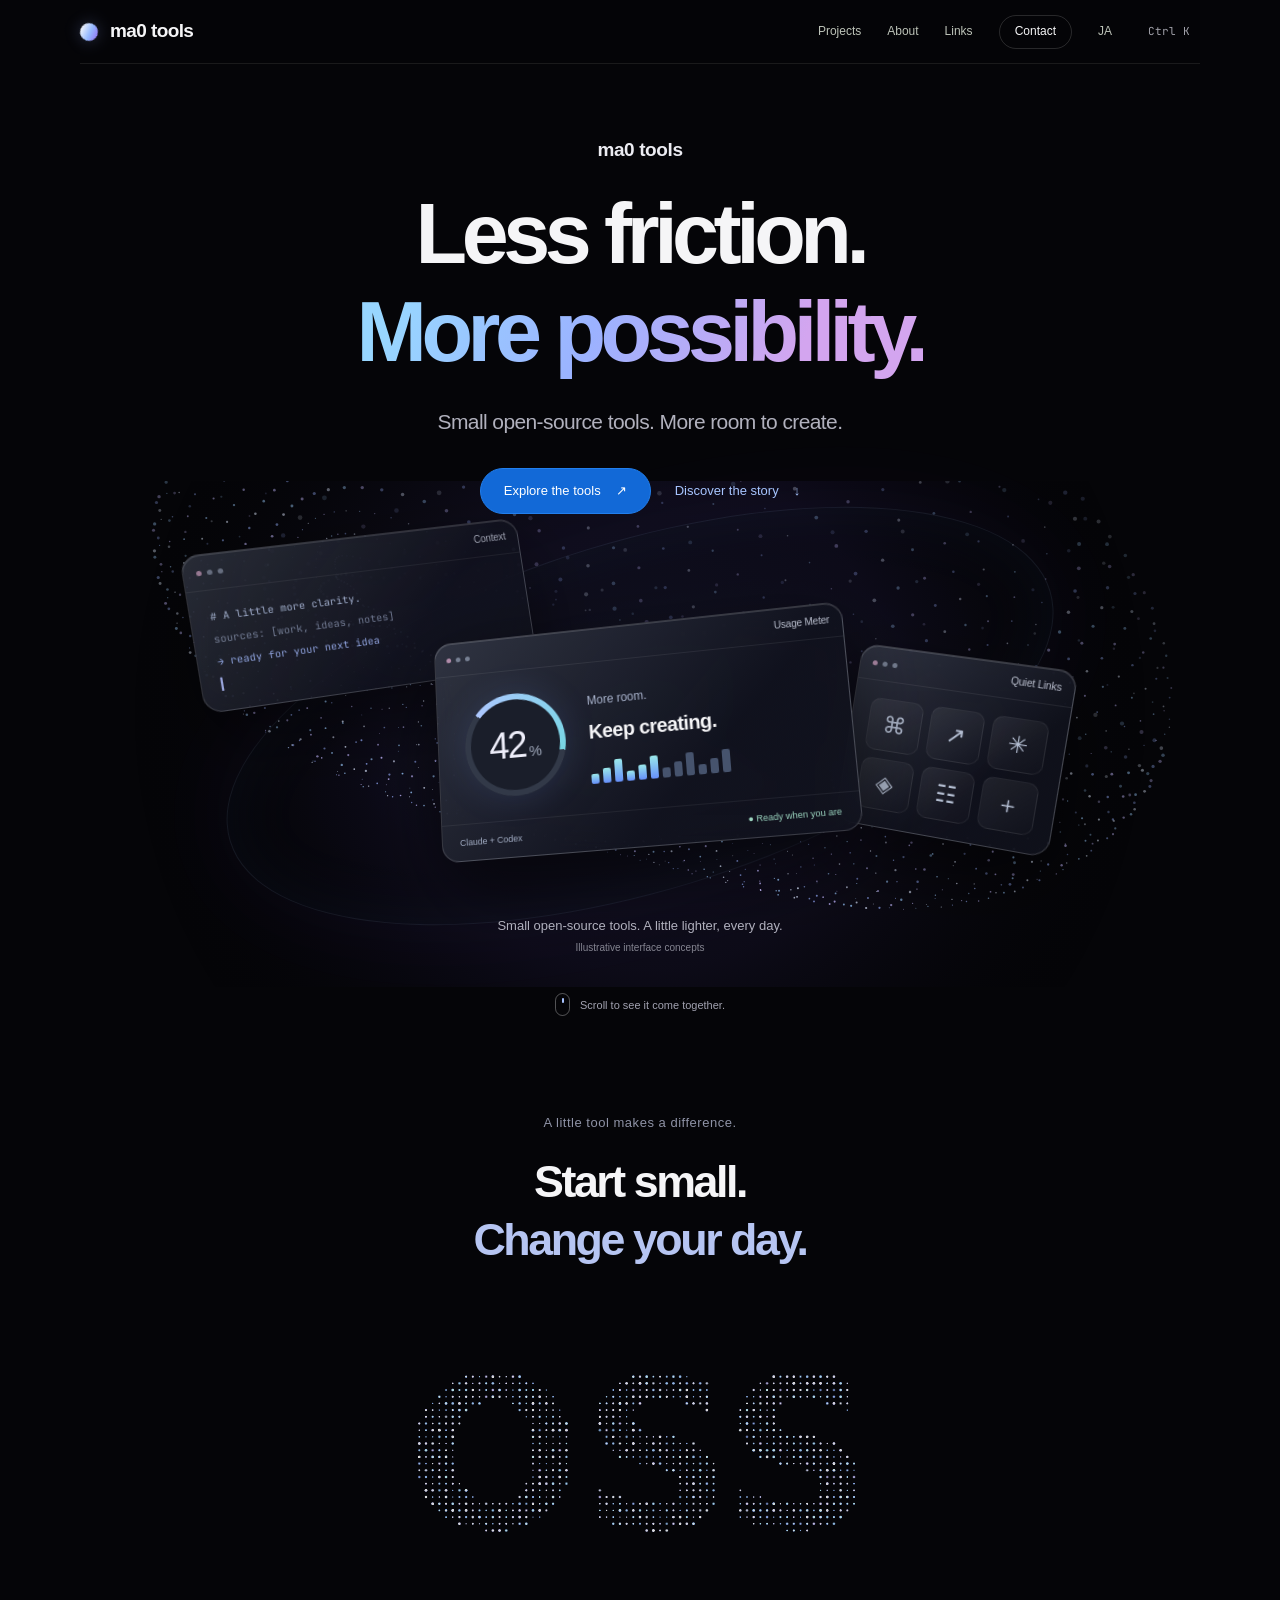
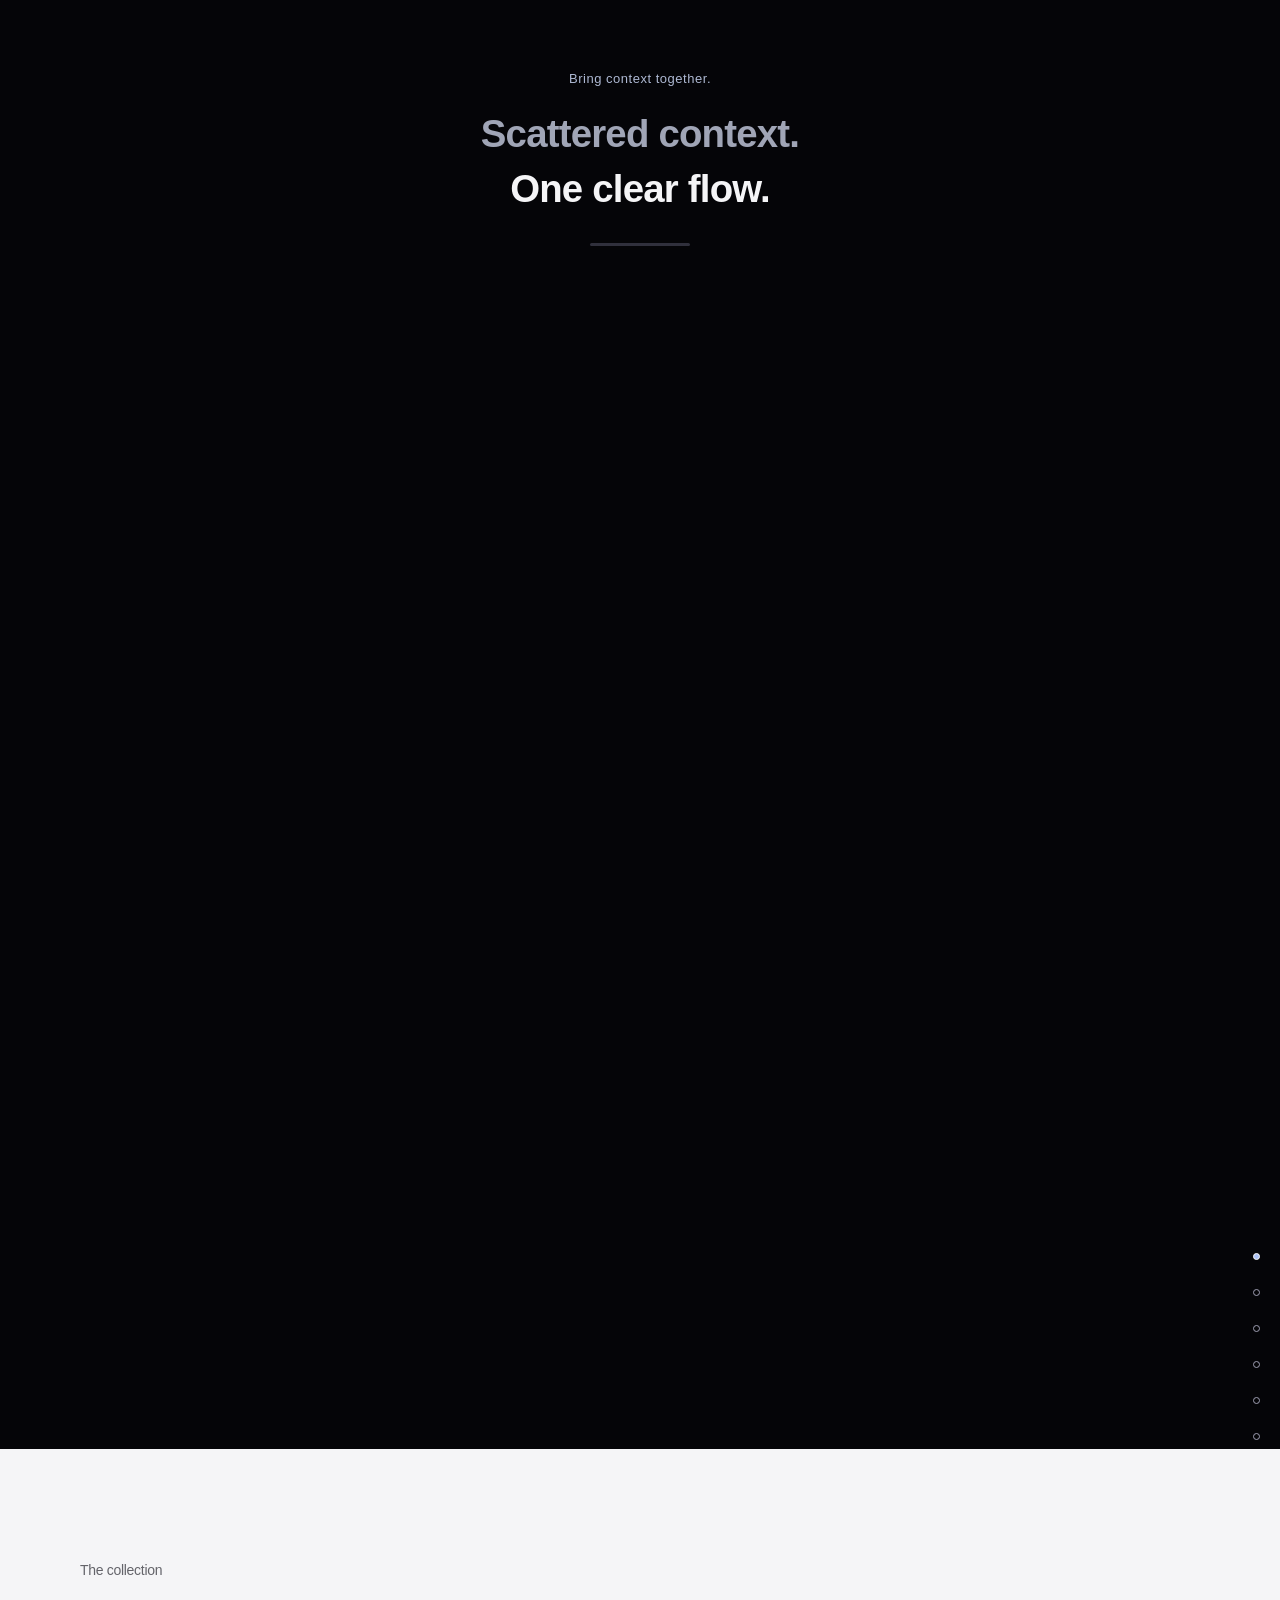
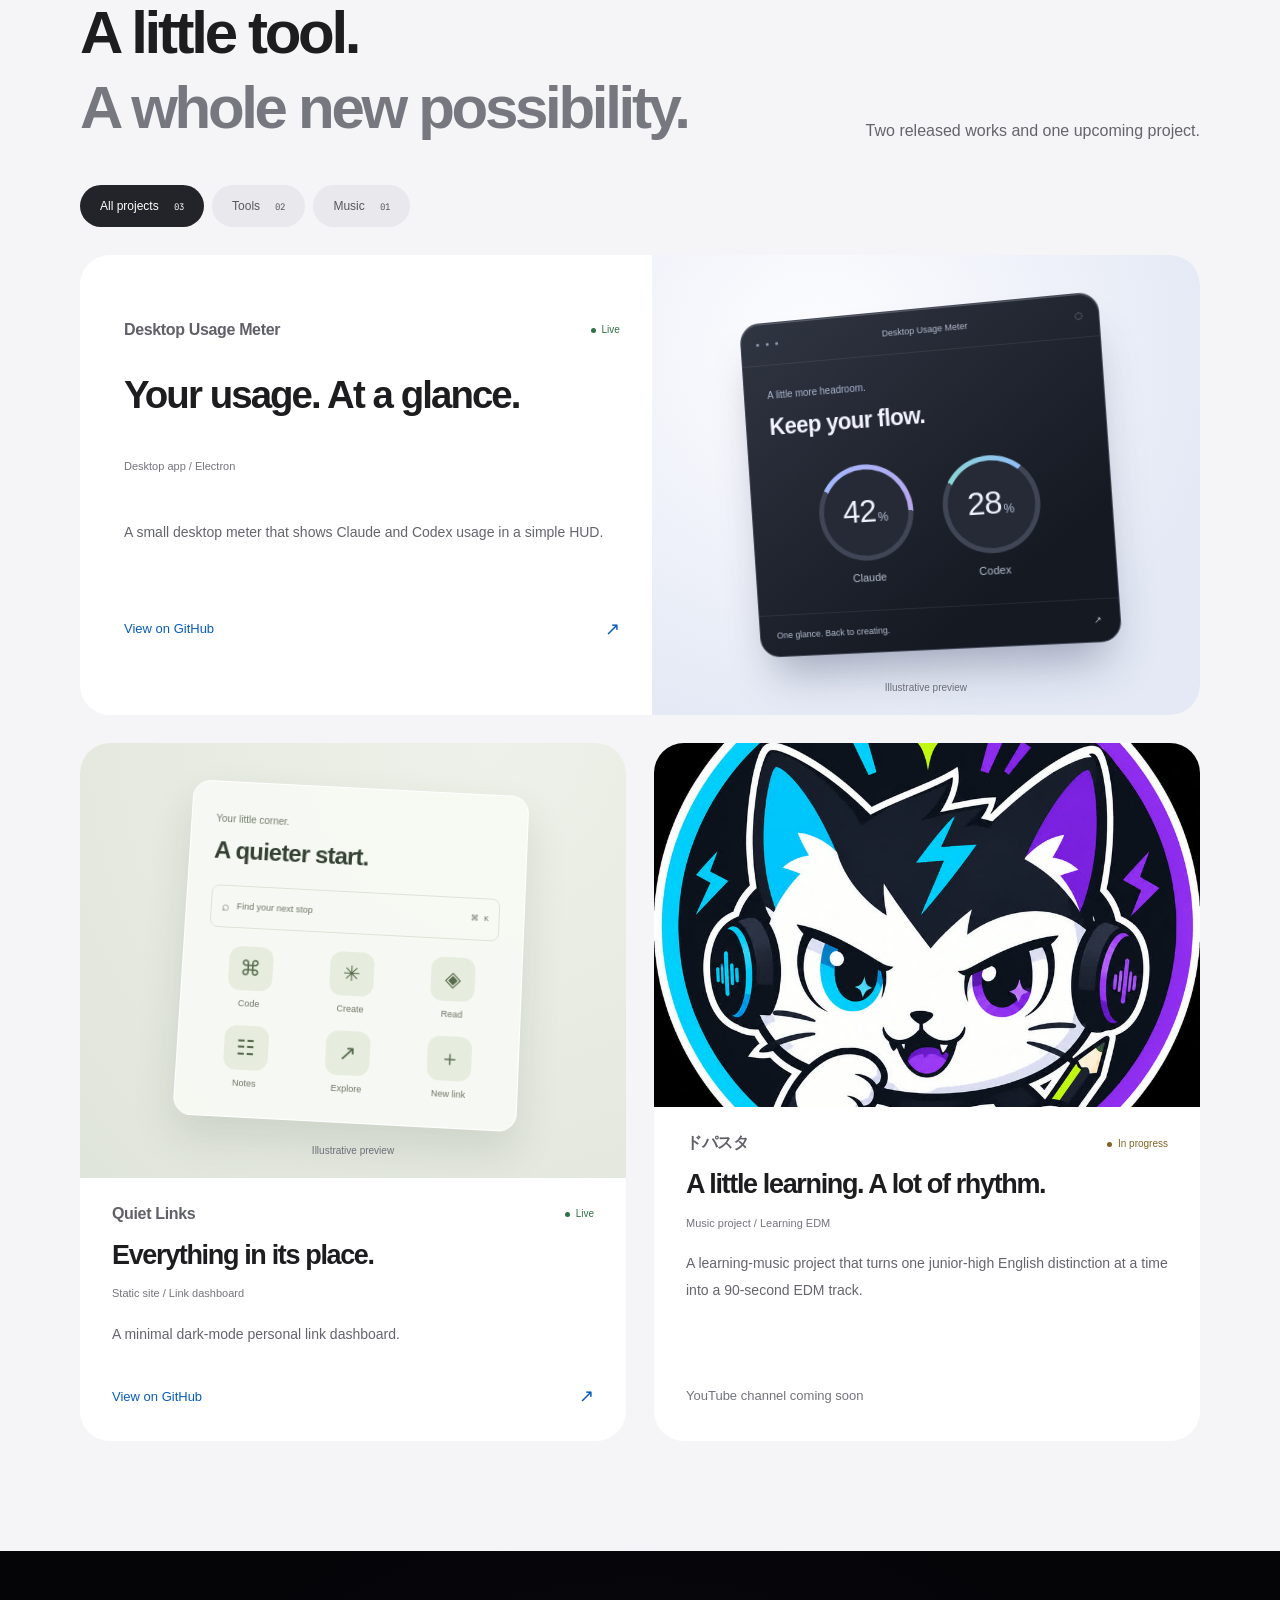
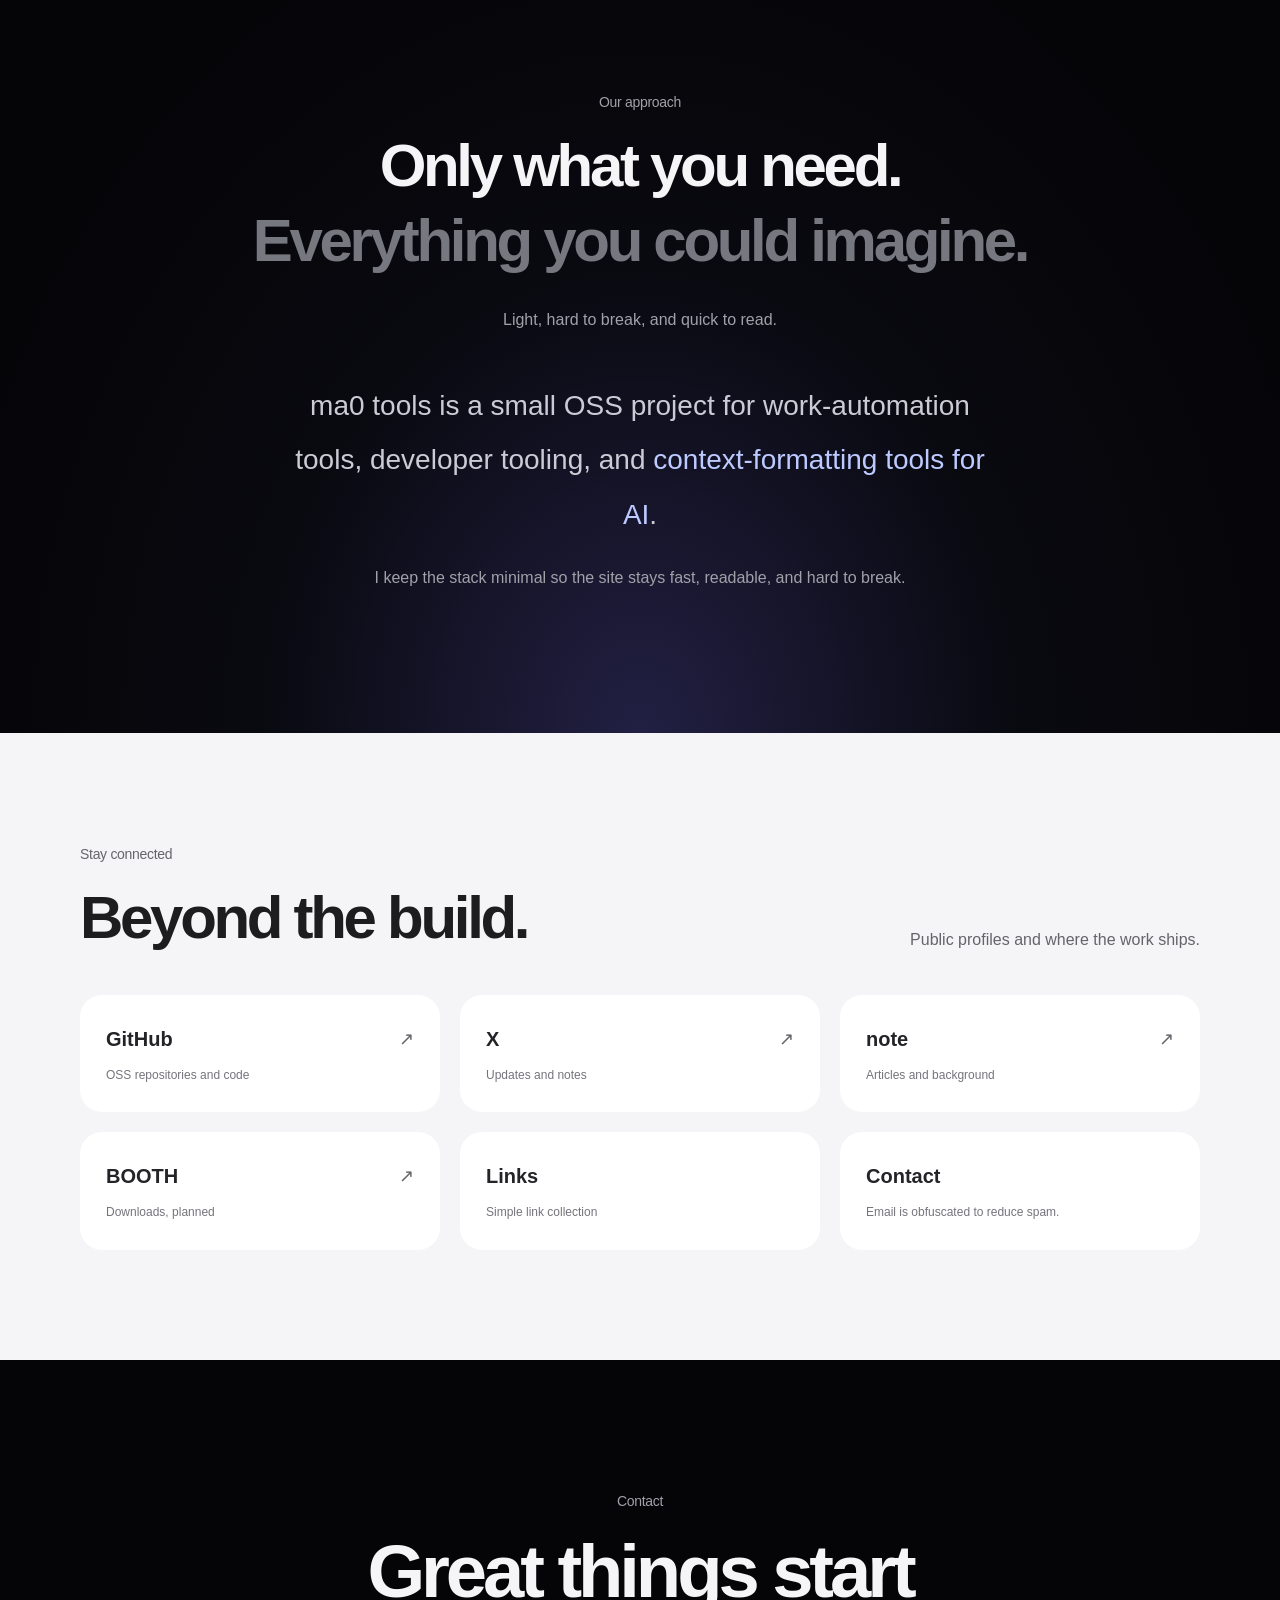
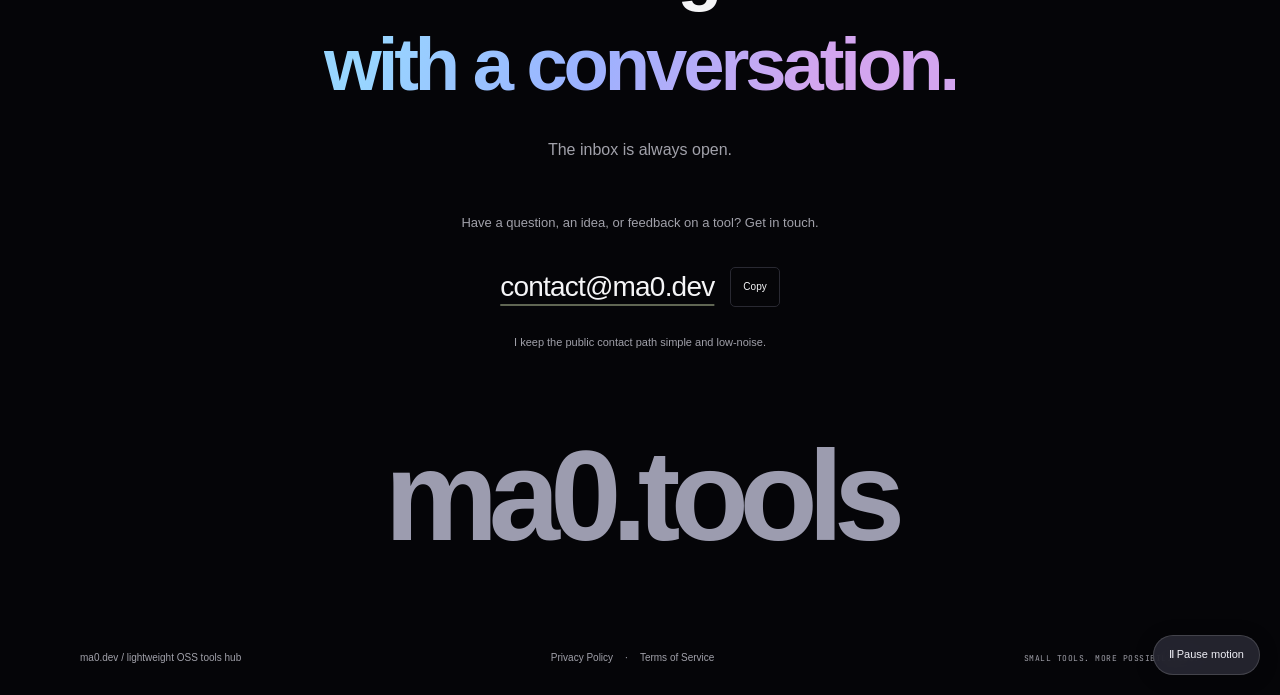
==== commit 52bf5d86: "Refine product previews and Japanese visual hierarchy" ====
--- a/en/index.html
+++ b/en/index.html
@@ -95,7 +95,7 @@
         <div class="hero-content">
           <p class="eyebrow">ma0 tools</p>
           <h1>Less friction.<br><span>More possibility.</span></h1>
-          <p class="hero-copy">Make more room for making.</p>
+          <p class="hero-copy">Small open-source tools. More room to create.</p>
           <div class="hero-actions" role="group" aria-label="Primary links">
             <a class="button primary-button" href="#projects">Explore the tools <span aria-hidden="true">↗</span></a>
             <a class="button secondary-button" href="#chapter-origin">Discover the story <span aria-hidden="true">↓</span></a>
@@ -116,11 +116,11 @@
       <section id="chapter-origin" class="chapter chapter--film" data-chapter data-chapter-no="01" data-chapter-name="Origin" aria-label="The ma0 tools story">
         <div class="story-stage">
           <canvas class="story-particles" aria-hidden="true"></canvas>
-          <div class="story-heading"><p class="eyebrow">THE SMALL THINGS CHANGE EVERYTHING.</p><h2>Start small.<br><span>Change your day.</span></h2></div>
+          <div class="story-heading"><p class="eyebrow">A little tool makes a difference.</p><h2>Start small.<br><span>Change your day.</span></h2></div>
           <ol class="story-scenes">
-            <li><span class="story-number">01 / COLLECT</span><p>Scattered context.<br><strong>One clear flow.</strong></p></li>
-            <li><span class="story-number">02 / SIMPLIFY</span><p>When you need a hand,<br><strong>just the right tool.</strong></p></li>
-            <li><span class="story-number">03 / OPEN SOURCE</span><p>The joy of making.<br><strong>Open to everyone.</strong></p></li>
+            <li><span class="story-number">Bring context together.</span><p>Scattered context.<br><strong>One clear flow.</strong></p></li>
+            <li><span class="story-number">Make work lighter.</span><p>When you need a hand,<br><strong>just the right tool.</strong></p></li>
+            <li><span class="story-number">Keep possibilities open.</span><p>The joy of making.<br><strong>Open to everyone.</strong></p></li>
           </ol>
           <div class="story-progress" aria-hidden="true"><span></span></div>
         </div>
@@ -129,7 +129,7 @@
       <section id="projects" class="section chapter chapter--wide" data-chapter data-chapter-no="02" data-chapter-name="Works">
         <div class="chapter-grid">
           <div class="chapter-meta">
-            <span class="chapter-index">02 Works</span>
+            <span class="chapter-index">The collection</span>
             <span class="chapter-stamp">2 released / 1 upcoming</span>
           </div>
           <div class="chapter-lead">
@@ -145,25 +145,29 @@
             <p class="filter-result sr-only" role="status"></p>
             <div class="card-grid">
               <article class="card project-card" data-category="tools">
-                <figure class="project-image">
-                  <img src="/assets/desktop-usage-meter.webp" alt="Visual concept for Desktop Usage Meter" width="900" height="600" loading="lazy" decoding="async">
+                <figure class="project-image product-demo product-demo--meter" role="img" aria-label="Illustrative preview of usage meters">
+                  <div class="demo-window" aria-hidden="true"><div class="demo-toolbar"><span class="demo-dots">● ● ●</span><span>Desktop Usage Meter</span><span>◌</span></div><div class="demo-greeting">A little more headroom.<strong>Keep your flow.</strong></div><div class="demo-meters"><div><div class="demo-ring demo-ring--claude"><span>42<small>%</small></span></div><span>Claude</span></div><div><div class="demo-ring demo-ring--codex"><span>28<small>%</small></span></div><span>Codex</span></div></div><div class="demo-bottom"><span>One glance. Back to creating.</span><span>↗</span></div></div>
+                  <figcaption>Illustrative preview</figcaption>
                 </figure>
                 <div class="card-top">
                   <h3>Desktop Usage Meter</h3>
                   <span class="status">Live</span>
                 </div>
+                <p class="product-benefit">Your usage. At a glance.</p>
                 <p class="project-meta">Desktop app / Electron</p>
                 <p>A small desktop meter that shows Claude and Codex usage in a simple HUD.</p>
                 <p class="project-actions"><a class="project-link" href="https://github.com/ma0dev0/desktop-usage-meter" target="_blank" rel="noopener noreferrer">View on GitHub<span class="button-arrow" aria-hidden="true">↗</span></a></p>
               </article>
               <article class="card project-card" data-category="tools">
-                <figure class="project-image">
-                  <img src="/assets/quiet-links.webp" alt="Visual concept for Quiet Links" width="900" height="600" loading="lazy" decoding="async">
+                <figure class="project-image product-demo product-demo--links" role="img" aria-label="Illustrative preview of a personal link dashboard">
+                  <div class="quiet-preview" aria-hidden="true"><div class="quiet-greeting"><span>Your little corner.</span><strong>A quieter start.</strong></div><div class="quiet-search">⌕ <span>Find your next stop</span><kbd>⌘ K</kbd></div><div class="quiet-tiles"><span><i>⌘</i>Code</span><span><i>✳</i>Create</span><span><i>◈</i>Read</span><span><i>☷</i>Notes</span><span><i>↗</i>Explore</span><span><i>＋</i>New link</span></div></div>
+                  <figcaption>Illustrative preview</figcaption>
                 </figure>
                 <div class="card-top">
                   <h3>Quiet Links</h3>
                   <span class="status">Live</span>
                 </div>
+                <p class="product-benefit">Everything in its place.</p>
                 <p class="project-meta">Static site / Link dashboard</p>
                 <p>A minimal dark-mode personal link dashboard.</p>
                 <p class="project-actions"><a class="project-link" href="https://github.com/ma0dev0/quiet-links" target="_blank" rel="noopener noreferrer">View on GitHub<span class="button-arrow" aria-hidden="true">↗</span></a></p>
@@ -176,6 +180,7 @@
                   <h3 lang="ja">ドパスタ</h3>
                   <span class="status status--soon">In progress</span>
                 </div>
+                <p class="product-benefit">A little learning. A lot of rhythm.</p>
                 <p class="project-meta">Music project / Learning EDM</p>
                 <p>A learning-music project that turns one junior-high English distinction at a time into a 90-second EDM track.</p>
                 <p class="project-actions"><span class="project-coming-soon">YouTube channel coming soon</span></p>
@@ -188,7 +193,7 @@
       <section id="about" class="section chapter" data-chapter data-chapter-no="03" data-chapter-name="Ground">
         <div class="chapter-grid">
           <div class="chapter-meta">
-            <span class="chapter-index">03 Ground</span>
+            <span class="chapter-index">Our approach</span>
             <span class="chapter-stamp">Principles</span>
           </div>
           <div class="chapter-lead">
@@ -205,7 +210,7 @@
       <section id="links" class="section chapter chapter--wide" data-chapter data-chapter-no="04" data-chapter-name="Channels">
         <div class="chapter-grid">
           <div class="chapter-meta">
-            <span class="chapter-index">04 Channels</span>
+            <span class="chapter-index">Stay connected</span>
             <span class="chapter-stamp">6 links</span>
           </div>
           <div class="chapter-lead">
@@ -246,7 +251,7 @@
       <section id="contact" class="section chapter" data-chapter data-chapter-no="05" data-chapter-name="Signal">
         <div class="chapter-grid">
           <div class="chapter-meta">
-            <span class="chapter-index">05 Signal</span>
+            <span class="chapter-index">Contact</span>
             <span class="chapter-stamp">Open</span>
           </div>
           <div class="chapter-lead">
--- a/cinematic.css
+++ b/cinematic.css
@@ -226,3 +226,83 @@
 .story-heading { transform: translateZ(0); }
 .story-particles { z-index: 0; pointer-events: none; }
 .story-scenes, .story-progress { z-index: 2; }
+
+/* Product-focused refinement: clear benefits, crisp previews and calmer type. */
+.cinematic-page { --accent: #b1c7ff; }
+.cinematic-page :is(h1, h2, .product-benefit) { text-wrap: balance; }
+.cinematic-page:lang(ja) :is(h1, h2) { letter-spacing: -.045em; }
+.cinematic-page .hero-copy { max-width: 540px; margin-inline: auto; line-height: 1.7; }
+.cinematic-page .site-header .nav-cta { min-height: 34px; padding: 3px 15px; border: 1px solid #ffffff25; border-radius: 30px; }
+.cinematic-page .nav-cmdk { min-height: 40px; min-width: 44px; border-color: transparent; }
+.cinematic-page .nav-cmdk:hover { background: #ffffff0c; }
+.cinematic-page .chapter-index { font-weight: 500; font-size: 14px; }
+.cinematic-page .project-card { box-shadow: none; }
+.cinematic-page .project-card:hover { transform: translateY(-4px); box-shadow: 0 14px 40px #1c243309; }
+.cinematic-page .project-card .card-top { align-items: center; }
+.cinematic-page .project-card h3 { font-size: 16px; letter-spacing: -.35px; color: #606069; }
+.cinematic-page .product-benefit { margin: 12px 0 0; color: #1d1d1f; font-size: 27px; line-height: 1.35; letter-spacing: -.05em; font-weight: 600; }
+.cinematic-page .project-meta { margin-top: 12px; font-size: 11px; }
+.cinematic-page .project-card > p:not([class]) { line-height: 1.9; margin-top: 18px; }
+.cinematic-page .project-card:first-child { grid-template-columns: .95fr 1.05fr; gap: 0 32px; padding: 0 0 0 44px; align-content: stretch; }
+.cinematic-page .project-card:first-child .project-image { grid-column: 2; grid-row: 1 / 6; }
+.cinematic-page .project-card:first-child .card-top { grid-column: 1; margin-top: 52px; }
+.cinematic-page .project-card:first-child > p { grid-column: 1; }
+.cinematic-page .project-card:first-child .product-benefit { font-size: clamp(28px, 3cqw, 40px); margin-top: 15px; }
+.cinematic-page .project-card:first-child .project-actions { padding-top: 25px; margin: 8px 0 36px; }
+.cinematic-page .project-card:first-child .project-meta { align-self: start; }
+.cinematic-page .project-card:first-child .project-image.product-demo { min-height: 460px; }
+.cinematic-page .project-image.product-demo { position: relative; display: flex; align-items: center; justify-content: center; min-height: 350px; padding: 42px 24px 56px; isolation: isolate; }
+.product-demo--meter { background: radial-gradient(ellipse at 30% 20%, #fdfdff, #e4e9f5 75%) !important; }
+.product-demo--links { background: radial-gradient(ellipse at 75% 0%, #eef1e9, #e0e5db) !important; }
+.product-demo figcaption { position: absolute; bottom: 18px; left: 0; width: 100%; text-align: center; color: #6b6e78; font-size: 10px; }
+.demo-window { width: min(100%, 365px); border: 1px solid #454a5a; border-radius: 20px; background: linear-gradient(145deg, #303542, #151922 78%); color: #e8ebf7; box-shadow: 0 30px 45px -15px #333b6066, inset 0 1px 0 #ffffff35; transform: perspective(1100px) rotateY(-9deg) rotateZ(-4deg); transition: transform .8s cubic-bezier(.2,.8,.2,1); }
+.project-card:hover .demo-window { transform: perspective(1100px) rotateY(-2deg) rotateZ(-1deg) translateY(-4px); }
+.demo-toolbar { display: flex; justify-content: space-between; align-items: center; padding: 13px 15px; border-bottom: 1px solid #ffffff12; font-size: 9px; color: #b6bdce; }
+.demo-dots { font-size: 7px; letter-spacing: 2px; color: #939cb4; }
+.demo-greeting { padding: 22px 24px 0; font-size: 10px; color: #adb7d0; }
+.demo-greeting strong { display: block; font-size: 23px; font-weight: 550; color: #f2f4ff; letter-spacing: -.6px; margin-top: 3px; }
+.demo-meters { display: flex; justify-content: center; gap: 30px; padding: 23px 20px; }
+.demo-meters > div { text-align: center; font-size: 11px; color: #b7bfd1; }
+.demo-ring { width: 97px; height: 97px; position: relative; display: grid; place-items: center; border-radius: 50%; margin-bottom: 8px; background: conic-gradient(from -60deg, #a2b9ff 0%, #b7a7ed 42%, #404655 42%); }
+.demo-ring--codex { background: conic-gradient(from -60deg, #89d7d3 0%, #91bcf7 28%, #404655 28%); }
+.demo-ring::before { content: ''; position: absolute; inset: 5px; border-radius: 50%; background: #252a36; }
+.demo-ring > span { position: relative; font-size: 32px; letter-spacing: -1px; color: #eef0fc; }
+.demo-ring small { font-size: 12px; letter-spacing: 0; margin-left: 2px; color: #b7bfd1; }
+.demo-bottom { padding: 12px 17px; border-top: 1px solid #ffffff12; display: flex; justify-content: space-between; font-size: 9px; color: #b6bfd2; }
+.quiet-preview { width: min(100%, 340px); padding: 24px; background: #f8faf5e8; color: #344133; border: 1px solid #ffffff; border-radius: 18px; box-shadow: 0 20px 40px #374d3222; transform: perspective(1200px) rotateX(5deg) rotateZ(3deg); transition: transform .8s cubic-bezier(.2,.8,.2,1); }
+.project-card:hover .quiet-preview { transform: perspective(1200px) rotateX(0deg) rotateZ(0deg) translateY(-4px); }
+.quiet-greeting > span { font-size: 10px; color: #707c6b; }
+.quiet-greeting strong { display: block; font-size: 24px; line-height: 1.4; margin-top: 4px; font-weight: 550; letter-spacing: -.8px; }
+.quiet-search { display: flex; align-items: center; gap: 7px; margin-top: 18px; padding: 9px 10px; border: 1px solid #dce2d5; border-radius: 8px; color: #6b7667; font-size: 13px; }
+.quiet-search span { font-size: 9px; }
+.quiet-search kbd { margin-left: auto; font-size: 8px; }
+.quiet-tiles { display: grid; grid-template-columns: repeat(3, 1fr); gap: 14px; margin-top: 18px; text-align: center; }
+.quiet-tiles > span { display: grid; justify-items: center; gap: 5px; color: #6c7666; font-size: 9px; }
+.quiet-tiles i { font-style: normal; font-size: 21px; background: #e6ecde; border-radius: 12px; width: 44px; height: 44px; display: grid; place-items: center; color: #576c4d; }
+.story-heading .eyebrow { font: 500 13px / 1.6 -apple-system, sans-serif; letter-spacing: .04em; }
+.cinematic-page .story-heading h2 { font-size: clamp(30px, 3.5cqw, 46px); line-height: 1.3; }
+.story-number { font: 500 13px / 1.5 -apple-system, sans-serif; letter-spacing: .04em; }
+.cinematic-page .contact-signature { font-size: clamp(60px, 10cqw, 130px); color: #9c9caf; }
+@media (max-width: 760px) {
+  .cinematic-page .site-header { gap: 9px; }
+  .cinematic-page .nav-list { gap: 12px; }
+  .cinematic-page .site-header .nav-cta { padding: 3px 10px; }
+  .cinematic-page .nav-cmdk { padding: 2px 5px; }
+  .cinematic-page .hero-copy { max-width: 290px; font-size: 16px; }
+  .cinematic-page .project-card:first-child { display: flex; padding: 0 24px 16px; }
+  .cinematic-page .project-card:first-child .project-image.product-demo { min-height: 340px; }
+  .cinematic-page .project-image.product-demo { min-height: 340px; padding: 35px 25px 48px; }
+  .cinematic-page .project-card:first-child .card-top { margin-top: 26px; }
+  .cinematic-page .project-card:first-child .product-benefit, .cinematic-page .product-benefit { font-size: 26px; margin-top: 10px; }
+  .cinematic-page .project-card:first-child .project-actions { margin: 0; padding-top: 16px; }
+  .demo-window { max-width: 315px; border-radius: 16px; }
+  .demo-meters { gap: 18px; padding: 19px 15px; }
+  .demo-ring { width: 83px; height: 83px; }
+  .demo-greeting { padding: 18px 20px 0; }
+  .demo-greeting strong { font-size: 21px; }
+  .quiet-preview { padding: 20px; }
+  .quiet-greeting strong { font-size: 22px; }
+  .quiet-tiles { gap: 12px; }
+  .cinematic-page .story-heading h2 { font-size: 30px; }
+  .story-heading .eyebrow, .story-number { font-size: 11px; }
+}
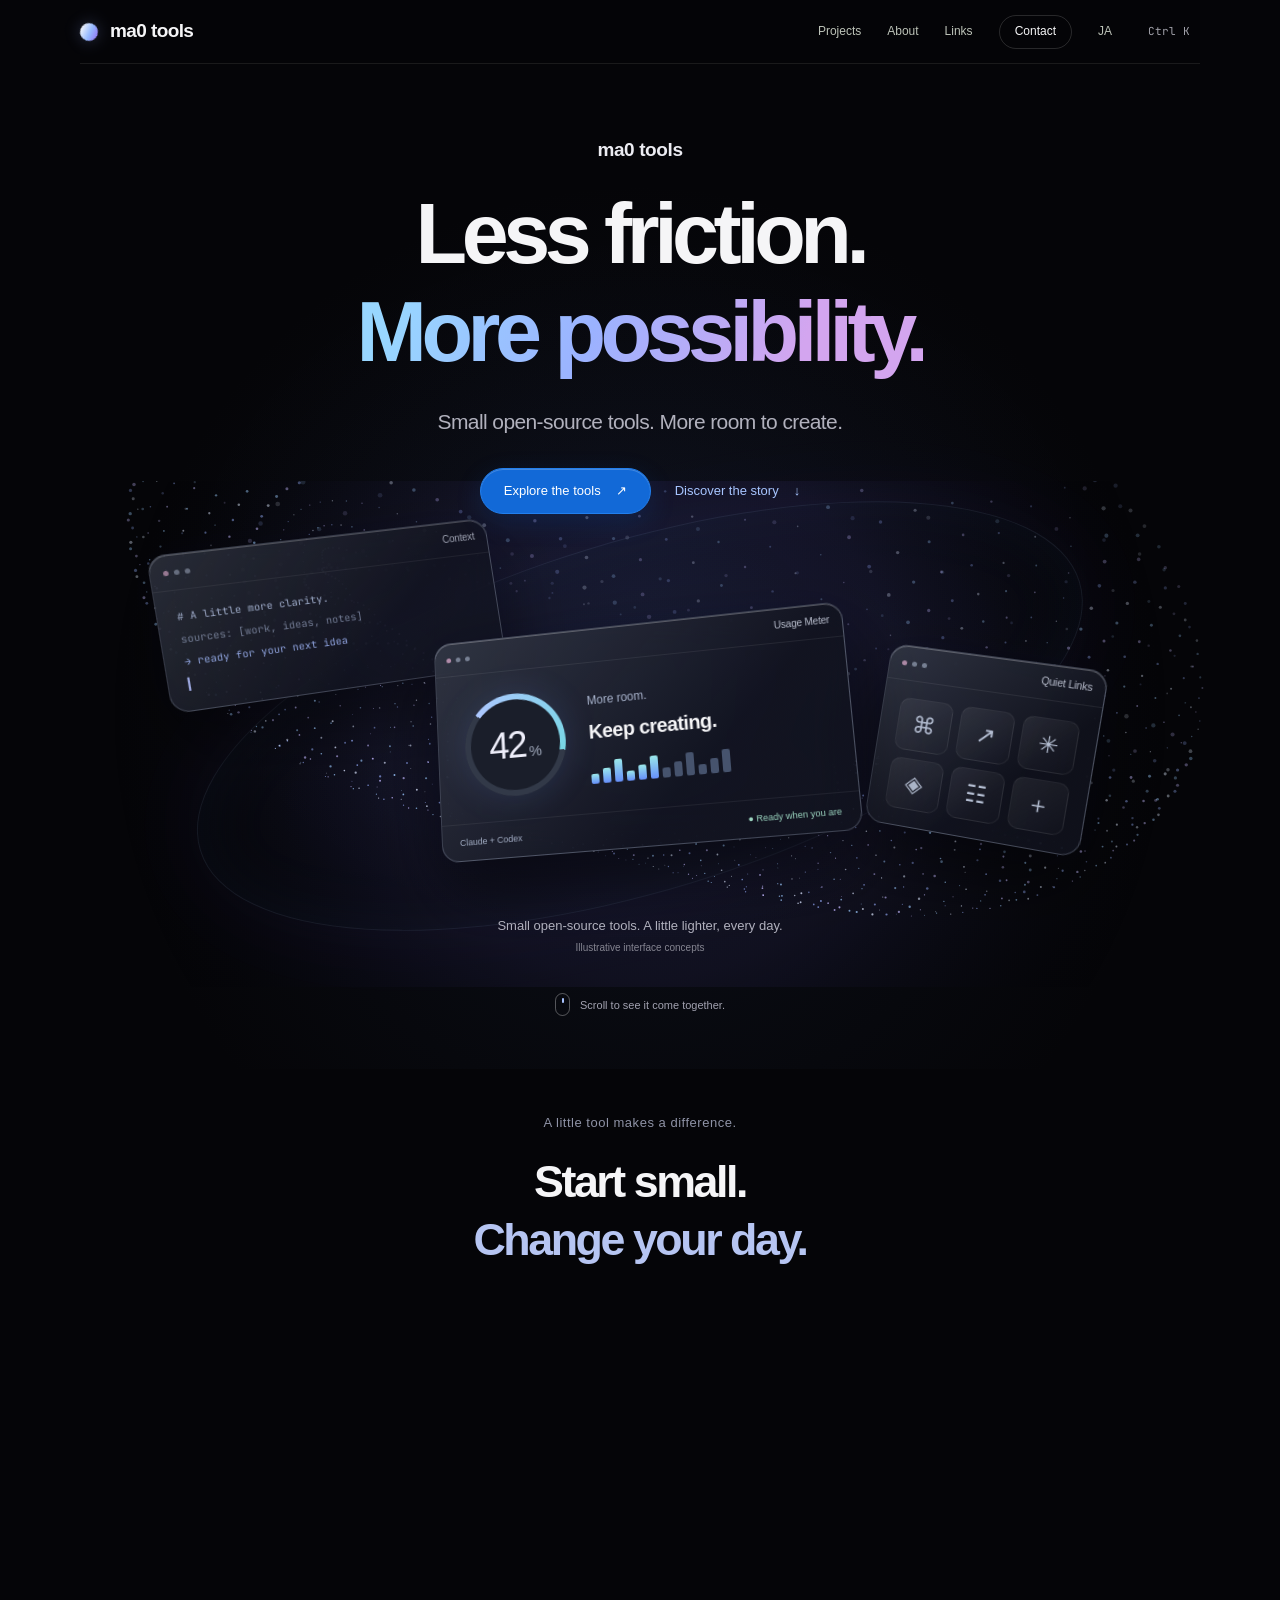
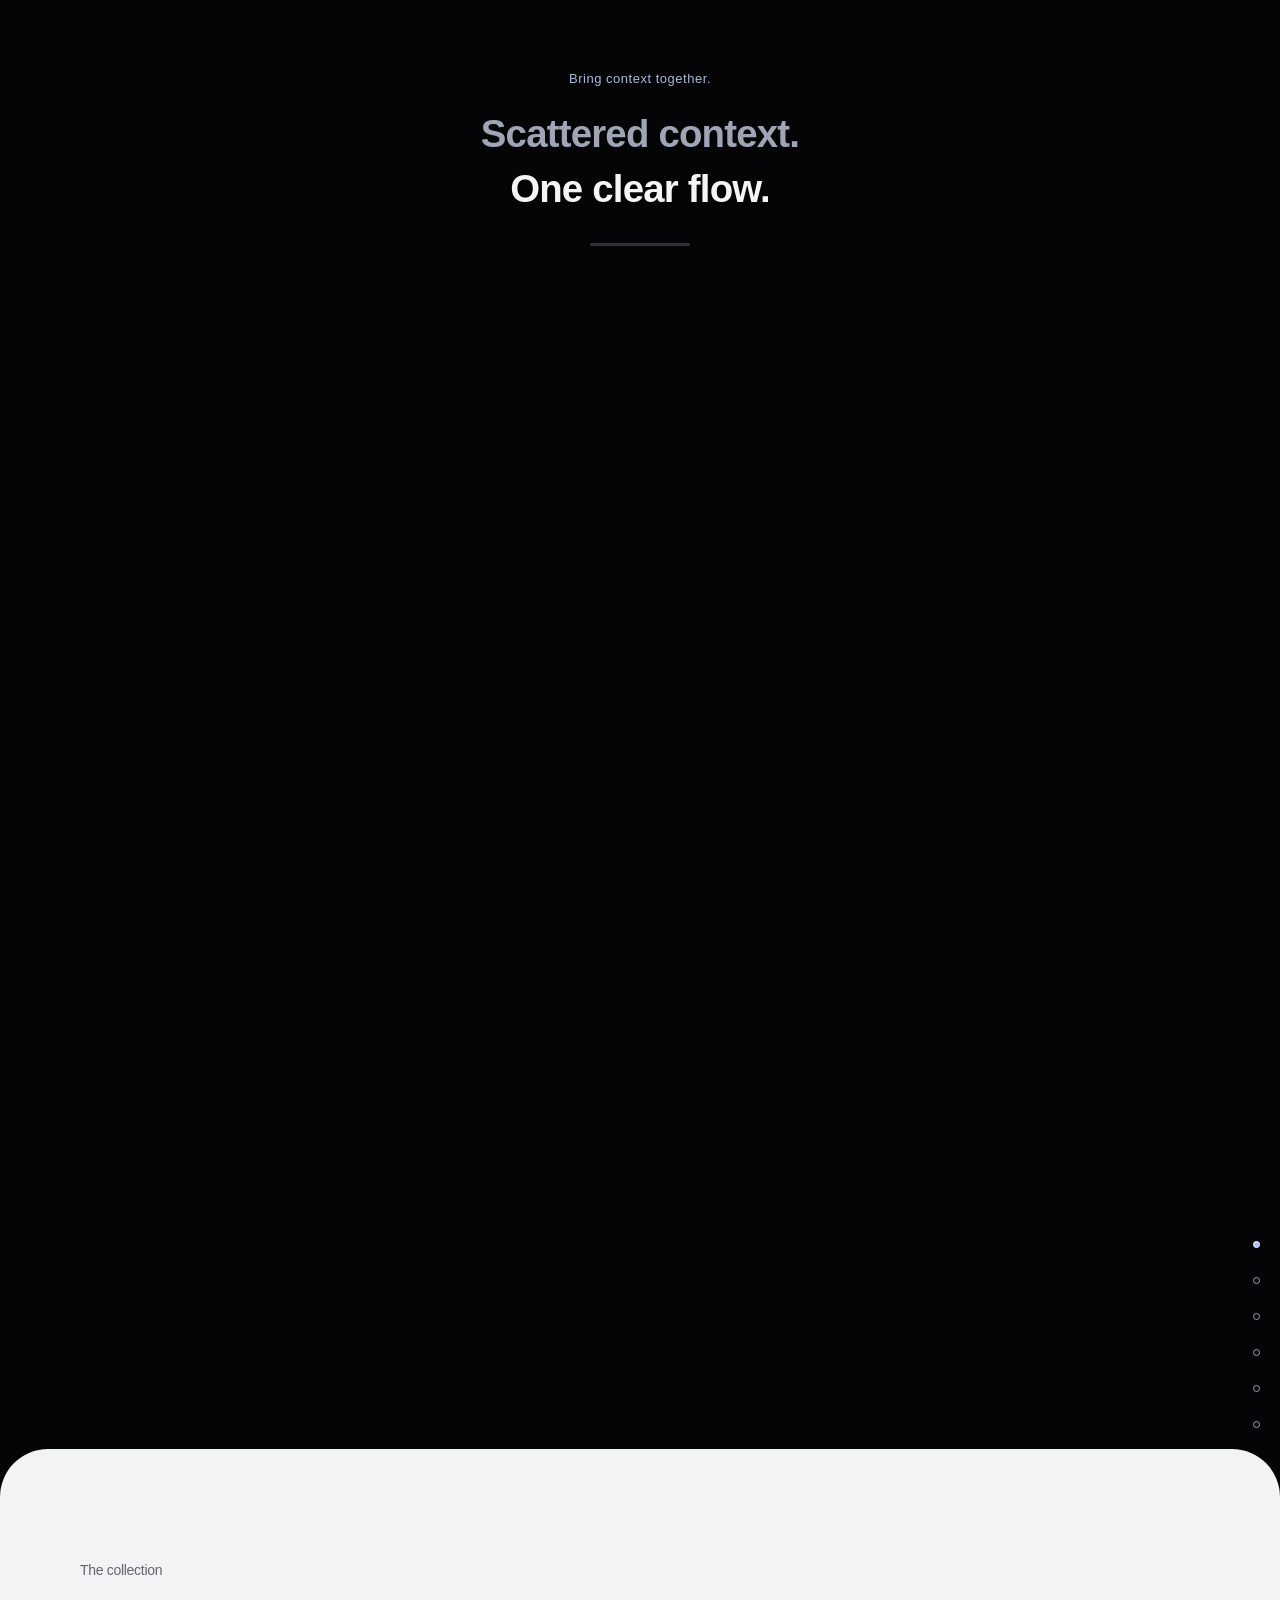
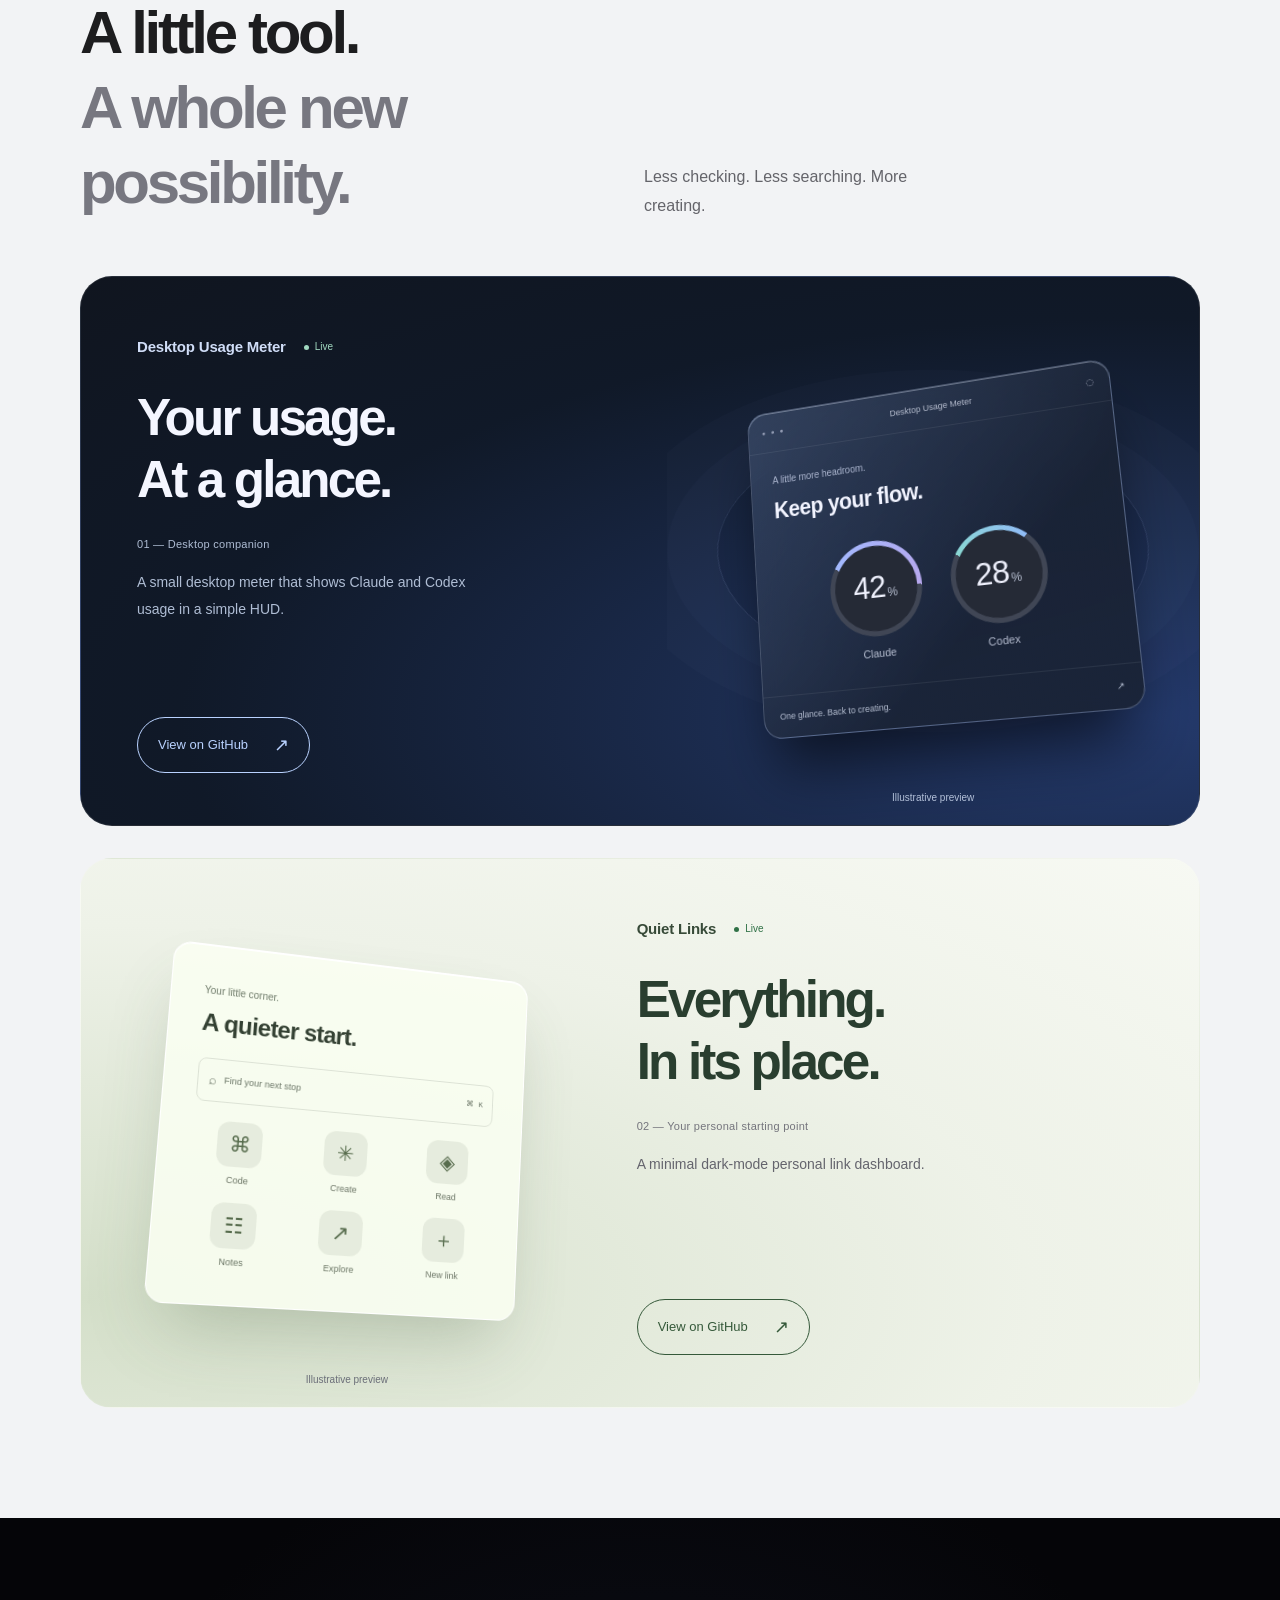
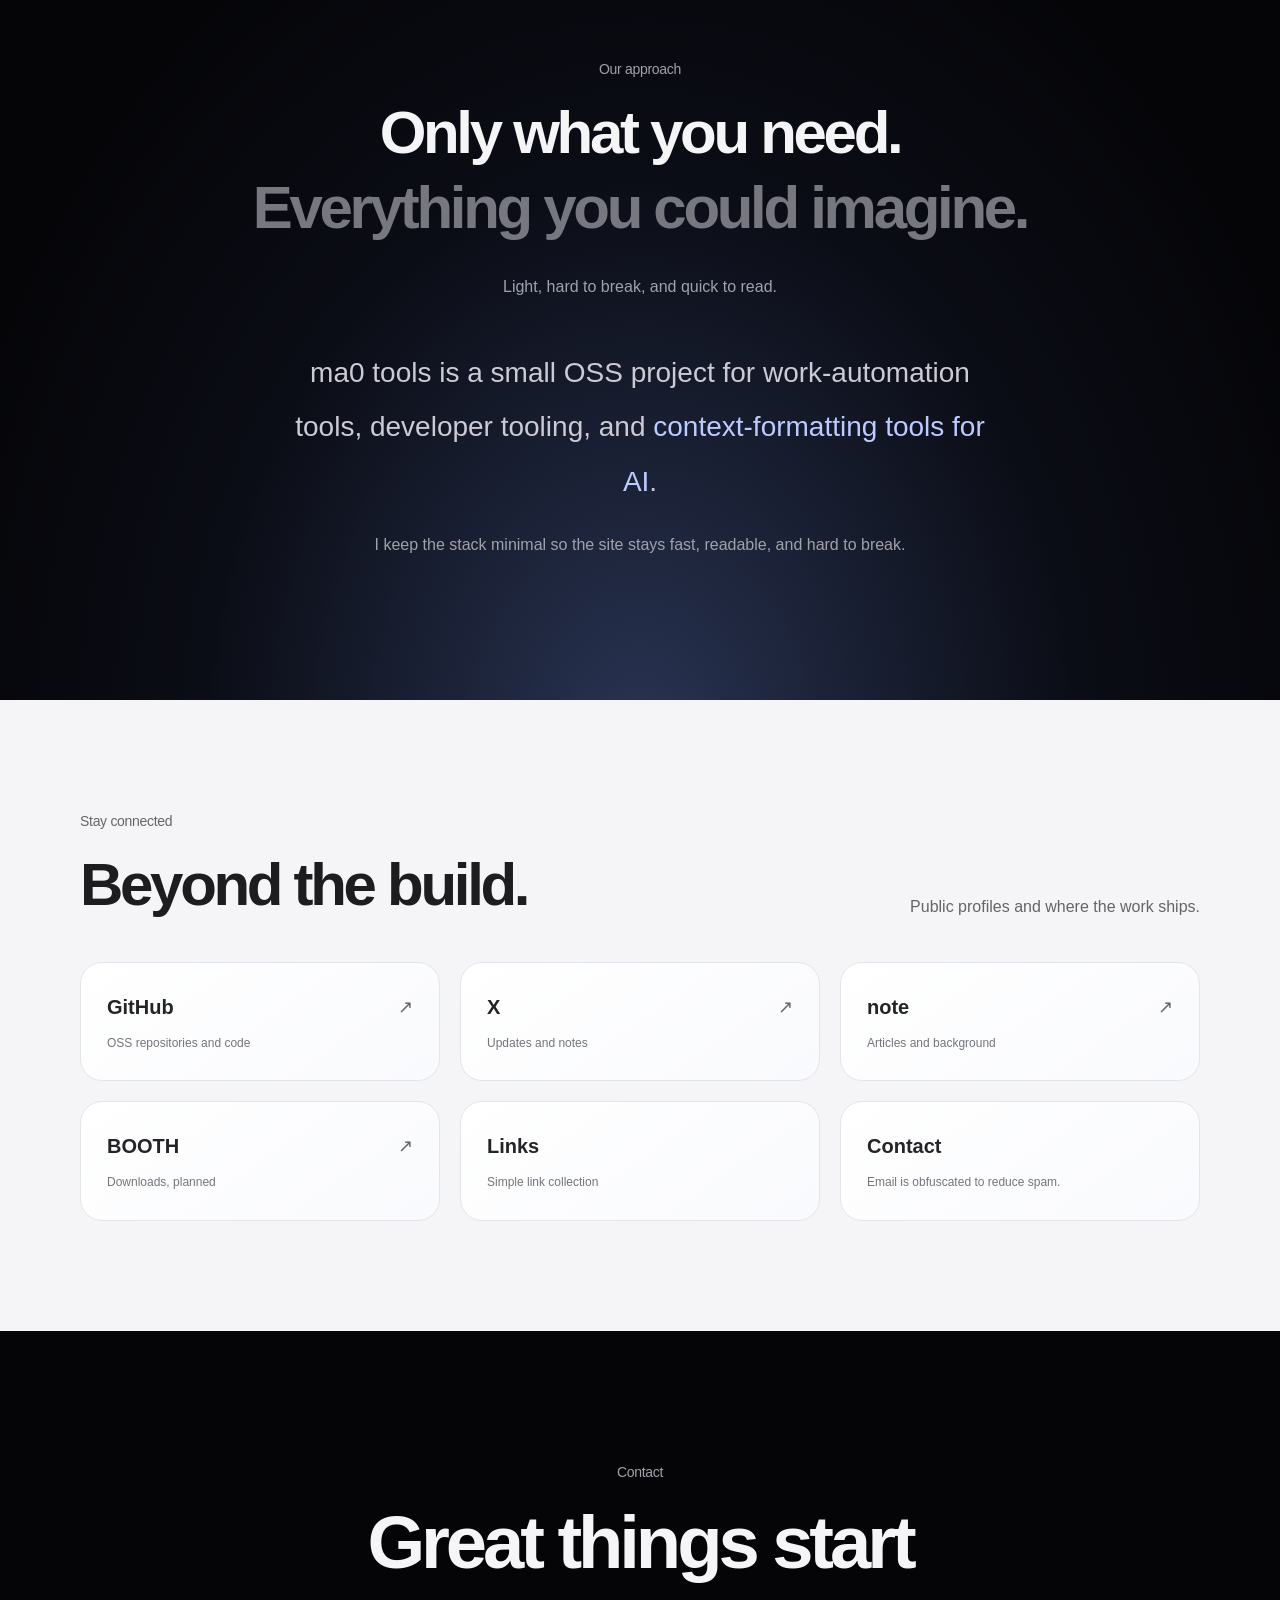
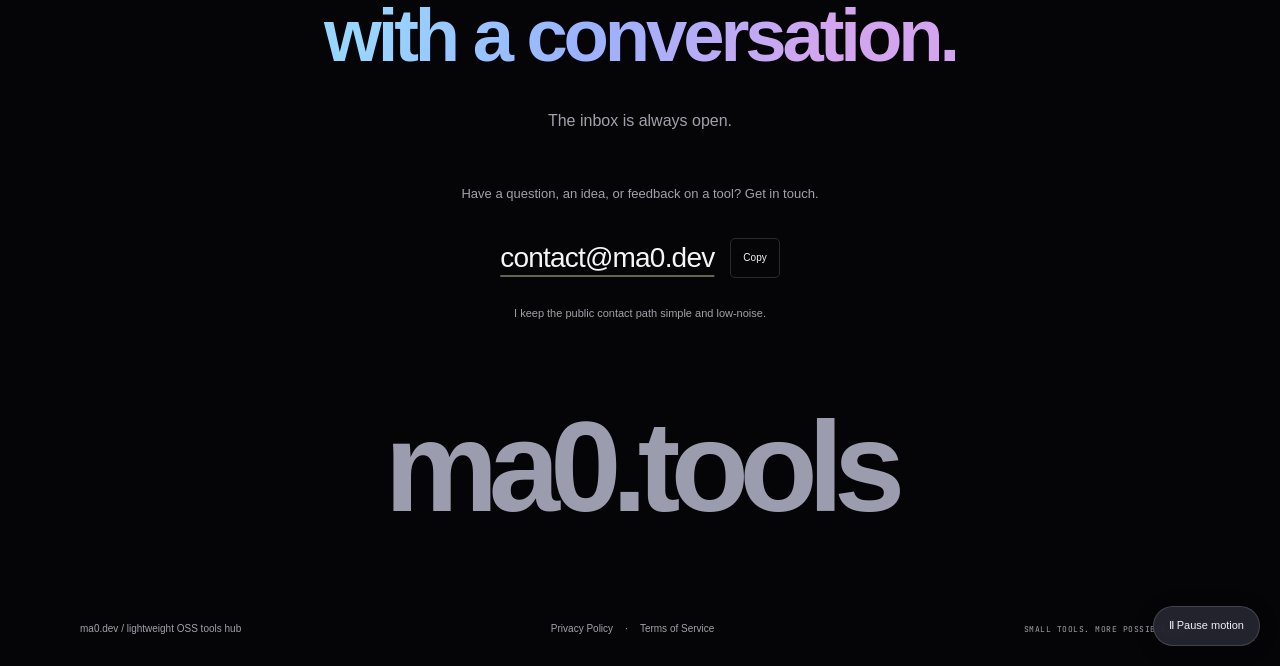
==== commit 9edd3792: "Focus the portfolio on two immersive product showcases" ====
--- a/en/index.html
+++ b/en/index.html
@@ -130,21 +130,15 @@
         <div class="chapter-grid">
           <div class="chapter-meta">
             <span class="chapter-index">The collection</span>
-            <span class="chapter-stamp">2 released / 1 upcoming</span>
+            <span class="chapter-stamp">2 open-source tools</span>
           </div>
           <div class="chapter-lead">
             <h2>A little tool.<br><span>A whole new possibility.</span></h2>
-            <p class="chapter-standfirst">Two released works and one upcoming project.</p>
-          </div>
-          <div class="chapter-body">
-            <div class="project-filters" role="group" aria-label="Project categories" hidden>
-              <button type="button" data-filter="all" aria-pressed="true">All projects <span>03</span></button>
-              <button type="button" data-filter="tools" aria-pressed="false">Tools <span>02</span></button>
-              <button type="button" data-filter="music" aria-pressed="false">Music <span>01</span></button>
-            </div>
-            <p class="filter-result sr-only" role="status"></p>
+            <p class="chapter-standfirst">Less checking. Less searching. More creating.</p>
+          </div>
+          <div class="chapter-body">
             <div class="card-grid">
-              <article class="card project-card" data-category="tools">
+              <article class="card project-card project-card--meter">
                 <figure class="project-image product-demo product-demo--meter" role="img" aria-label="Illustrative preview of usage meters">
                   <div class="demo-window" aria-hidden="true"><div class="demo-toolbar"><span class="demo-dots">● ● ●</span><span>Desktop Usage Meter</span><span>◌</span></div><div class="demo-greeting">A little more headroom.<strong>Keep your flow.</strong></div><div class="demo-meters"><div><div class="demo-ring demo-ring--claude"><span>42<small>%</small></span></div><span>Claude</span></div><div><div class="demo-ring demo-ring--codex"><span>28<small>%</small></span></div><span>Codex</span></div></div><div class="demo-bottom"><span>One glance. Back to creating.</span><span>↗</span></div></div>
                   <figcaption>Illustrative preview</figcaption>
@@ -153,12 +147,12 @@
                   <h3>Desktop Usage Meter</h3>
                   <span class="status">Live</span>
                 </div>
-                <p class="product-benefit">Your usage. At a glance.</p>
-                <p class="project-meta">Desktop app / Electron</p>
+                <p class="product-benefit">Your usage.<br>At a glance.</p>
+                <p class="project-meta">01 — Desktop companion</p>
                 <p>A small desktop meter that shows Claude and Codex usage in a simple HUD.</p>
                 <p class="project-actions"><a class="project-link" href="https://github.com/ma0dev0/desktop-usage-meter" target="_blank" rel="noopener noreferrer">View on GitHub<span class="button-arrow" aria-hidden="true">↗</span></a></p>
               </article>
-              <article class="card project-card" data-category="tools">
+              <article class="card project-card project-card--links">
                 <figure class="project-image product-demo product-demo--links" role="img" aria-label="Illustrative preview of a personal link dashboard">
                   <div class="quiet-preview" aria-hidden="true"><div class="quiet-greeting"><span>Your little corner.</span><strong>A quieter start.</strong></div><div class="quiet-search">⌕ <span>Find your next stop</span><kbd>⌘ K</kbd></div><div class="quiet-tiles"><span><i>⌘</i>Code</span><span><i>✳</i>Create</span><span><i>◈</i>Read</span><span><i>☷</i>Notes</span><span><i>↗</i>Explore</span><span><i>＋</i>New link</span></div></div>
                   <figcaption>Illustrative preview</figcaption>
@@ -167,23 +161,10 @@
                   <h3>Quiet Links</h3>
                   <span class="status">Live</span>
                 </div>
-                <p class="product-benefit">Everything in its place.</p>
-                <p class="project-meta">Static site / Link dashboard</p>
+                <p class="product-benefit">Everything.<br>In its place.</p>
+                <p class="project-meta">02 — Your personal starting point</p>
                 <p>A minimal dark-mode personal link dashboard.</p>
                 <p class="project-actions"><a class="project-link" href="https://github.com/ma0dev0/quiet-links" target="_blank" rel="noopener noreferrer">View on GitHub<span class="button-arrow" aria-hidden="true">↗</span></a></p>
-              </article>
-              <article class="card project-card project-card--upcoming" data-category="music">
-                <figure class="project-image">
-                  <img src="/assets/dopasta.jpg" alt="Dopaneko, the mascot of Dopasta" width="900" height="600" loading="lazy" decoding="async">
-                </figure>
-                <div class="card-top">
-                  <h3 lang="ja">ドパスタ</h3>
-                  <span class="status status--soon">In progress</span>
-                </div>
-                <p class="product-benefit">A little learning. A lot of rhythm.</p>
-                <p class="project-meta">Music project / Learning EDM</p>
-                <p>A learning-music project that turns one junior-high English distinction at a time into a 90-second EDM track.</p>
-                <p class="project-actions"><span class="project-coming-soon">YouTube channel coming soon</span></p>
               </article>
             </div>
           </div>
--- a/style.css
+++ b/style.css
@@ -84,10 +84,6 @@
 .chapter--wide .chapter-body { grid-column: 1 / -1; }
 .chapter--wide .chapter-lead { display: flex; align-items: center; justify-content: space-between; gap: 32px; }
 .chapter--wide .chapter-standfirst { max-width: 350px; margin: 0; }
-.project-filters { display: flex; gap: 8px; margin: 0 0 24px; }
-.project-filters button { border: 1px solid var(--line); border-radius: 50px; min-height: 40px; background: transparent; color: var(--muted); padding: 7px 17px; font-size: 11px; }
-.project-filters button span { margin-left: 12px; font: 9px var(--mono); }
-.project-filters button[aria-pressed="true"] { color: var(--bg); background: var(--accent); border-color: var(--accent); }
 .card-grid { display: grid; grid-template-columns: repeat(3, minmax(0, 1fr)); gap: 24px; }
 .project-card { position: relative; min-width: 0; display: flex; flex-direction: column; color: var(--text); }
 .project-image { background: #222622; overflow: hidden; border-radius: 8px; border: 1px solid var(--line); }
--- a/cinematic.css
+++ b/cinematic.css
@@ -98,9 +98,6 @@
 .cinematic-page .chapter--wide .chapter-lead { align-items: end; gap: 36px; }
 .cinematic-page .chapter-standfirst { font-size: 16px; line-height: 1.8; color: var(--muted); }
 .cinematic-page .chapter-body { margin-top: 40px; }
-.cinematic-page .project-filters { gap: 8px; margin-bottom: 28px; }
-.cinematic-page .project-filters button { color: #57575e; background: #e8e8ed; border: 0; font-size: 12px; min-height: 42px; padding: 9px 20px; }
-.cinematic-page .project-filters button[aria-pressed="true"] { color: white; background: #23232a; }
 .cinematic-page .card-grid { grid-template-columns: repeat(2, minmax(0, 1fr)); gap: 28px; }
 .cinematic-page .project-card { border-radius: 30px; overflow: hidden; padding: 0 32px 20px; background: #fff; color: #1d1d1f; box-shadow: 0 10px 35px #00000004; transition: transform .6s cubic-bezier(.2,.8,.2,1), box-shadow .6s; }
 .cinematic-page .project-card:hover { transform: translateY(-7px); box-shadow: 0 20px 40px #0000000b; }
@@ -190,7 +187,6 @@
   .cinematic-page .project-card:first-child .card-top { margin-top: 24px; }
   .cinematic-page .project-card:first-child .project-actions { margin-bottom: 0; }
   .cinematic-page h3 { font-size: 23px; }
-  .cinematic-page .project-filters button { padding: 8px 16px; }
   .cinematic-page .links-grid { grid-template-columns: 1fr 1fr; gap: 14px; }
   .cinematic-page .link-card { padding: 20px 16px; border-radius: 18px; }
   .cinematic-page .card-label-row { font-size: 19px; }
@@ -306,3 +302,62 @@
   .cinematic-page .story-heading h2 { font-size: 30px; }
   .story-heading .eyebrow, .story-number { font-size: 11px; }
 }
+
+/* Two tools, two distinct environments. Everything is visible without motion. */
+.cinematic-page .hero { background: radial-gradient(ellipse at 50% 66%, #25355736, transparent 58%); }
+.cinematic-page .hero::before { content: ''; position: absolute; inset: 15% 12% 10%; border-radius: 50%; background: radial-gradient(ellipse, #7187ed0c, transparent 68%); pointer-events: none; z-index: -1; }
+.cinematic-page .hero-visual { max-width: 1180px; }
+.floating-window { border-color: #d4e2ff38; box-shadow: 0 32px 75px #0009, inset 0 1px 0 #ffffff40, 0 0 40px #7a8cff08; }
+.cinematic-page .primary-button { box-shadow: inset 0 1px 0 #ffffff35, 0 8px 28px #0874ff23; }
+.cinematic-page #projects { background: #f2f3f5; border-radius: 48px 48px 0 0; position: relative; }
+.cinematic-page #projects .chapter-lead { max-width: 850px; }
+.cinematic-page #projects .chapter-body { margin-top: 56px; }
+.cinematic-page #projects .card-grid { grid-template-columns: minmax(0, 1fr); gap: 32px; }
+.cinematic-page #projects .project-card { position: relative; display: grid; grid-template-columns: 1fr 1.05fr; grid-template-rows: auto auto auto auto 1fr; gap: 0 24px; padding: 60px 0 52px 56px; min-height: 550px; border-radius: 32px; isolation: isolate; border: 1px solid #ffffff18; }
+.cinematic-page #projects .project-card:hover { transform: none; box-shadow: none; }
+.cinematic-page #projects .project-card .card-top { grid-column: 1; margin: 0; justify-content: flex-start; gap: 18px; }
+.cinematic-page #projects .project-card > p { grid-column: 1; position: relative; z-index: 1; }
+.cinematic-page #projects .project-card h3 { font-size: 15px; color: inherit; letter-spacing: -.2px; }
+.cinematic-page #projects .product-benefit { font-size: clamp(32px, 4cqw, 52px); line-height: 1.22; margin-top: 30px; letter-spacing: -.055em; }
+.cinematic-page #projects .project-meta { margin-top: 24px; font-size: 11px; letter-spacing: .025em; }
+.cinematic-page #projects .project-card > p:not([class]) { max-width: 330px; margin-top: 16px; font-size: 14px; line-height: 1.9; }
+.cinematic-page #projects .project-actions { align-self: end; padding-top: 32px; margin: 0; }
+.cinematic-page #projects .project-link { display: inline-flex; gap: 26px; align-items: center; border: 1px solid currentColor; border-radius: 28px; padding: 11px 20px; min-height: 44px; transition: background .25s; }
+.cinematic-page #projects .project-link:hover { background: #7a9add18; }
+.cinematic-page #projects .project-image.product-demo { grid-column: 2; grid-row: 1 / 6; min-height: 430px; margin: -60px 0 -52px; padding: 70px 32px; overflow: hidden; }
+.cinematic-page #projects .project-card--meter { color: #d0ddf7; background: radial-gradient(ellipse at 95% 80%, #243a6d, #101928 64%, #10151f); }
+.cinematic-page #projects .project-card--meter .product-benefit { color: #f4f6ff; }
+.cinematic-page #projects .project-card--meter :is(.project-meta, p:not([class])) { color: #afbdd4; }
+.cinematic-page #projects .project-card--meter .status { color: #a1d9c0; }
+.cinematic-page #projects .project-card--meter .project-link { color: #b9d2ff; }
+.cinematic-page #projects .product-demo--meter { background: transparent !important; }
+.product-demo--meter::before { content: ''; position: absolute; width: 430px; height: 430px; border-radius: 50%; border: 1px solid #b3cbff26; box-shadow: 0 0 0 50px #9bb7fc05, 0 0 0 100px #9bb7fc04; transform: rotateX(55deg) rotateZ(-25deg); z-index: -1; }
+.cinematic-page #projects .demo-window { width: min(100%, 385px); background: linear-gradient(135deg, #4d608280, #192234e8 65%); backdrop-filter: blur(20px); border-color: #c3d7ff45; box-shadow: 0 42px 60px -16px #0009, inset 0 1px 0 #e8f1ff55; transform: perspective(1100px) rotateY(-15deg) rotateX(8deg) rotateZ(-7deg); }
+.cinematic-page #projects .project-card--meter:hover .demo-window { transform: perspective(1100px) rotateY(-5deg) rotateX(3deg) rotateZ(-3deg) translateY(-6px); }
+.cinematic-page #projects .product-demo--meter figcaption { color: #b3c1d9; }
+.cinematic-page #projects .project-card--links { grid-template-columns: 1.05fr 1fr; padding: 60px 56px 52px 0; background: radial-gradient(ellipse at 0% 80%, #d4dfc9, #eef2e8 60%, #f7f9f3); color: #374a38; }
+.cinematic-page #projects .project-card--links .card-top, .cinematic-page #projects .project-card--links > p { grid-column: 2; }
+.cinematic-page #projects .project-card--links .project-image { grid-column: 1; }
+.cinematic-page #projects .product-demo--links { background: transparent !important; }
+.cinematic-page #projects .project-card--links .product-benefit { color: #293e2f; }
+.cinematic-page #projects .project-card--links .project-link { color: #35593a; }
+.cinematic-page #projects .quiet-preview { width: min(100%, 370px); padding: 32px; background: #fbfff3d9; border-color: #fff; box-shadow: 0 35px 65px -20px #4d63474d, inset 0 1px 0 white; transform: perspective(1000px) rotateY(12deg) rotateX(6deg) rotateZ(5deg); }
+.cinematic-page #projects .project-card--links:hover .quiet-preview { transform: perspective(1000px) rotateY(3deg) rotateX(2deg) rotateZ(1deg) translateY(-6px); }
+.cinematic-page #about { background: radial-gradient(ellipse at 50% 105%, #293453, #0b0d16 48%, #050508 80%); }
+.cinematic-page .link-card { border: 1px solid #e3e5eb; background: linear-gradient(145deg, white, #f9fafd); }
+.cinematic-page .link-card:focus-visible, .cinematic-page .project-link:focus-visible { outline: 3px solid #3479db; outline-offset: 5px; }
+@media (max-width: 760px) {
+  .cinematic-page #projects { border-radius: 28px 28px 0 0; }
+  .cinematic-page #projects .chapter-body { margin-top: 32px; }
+  .cinematic-page #projects .project-card { display: flex; flex-direction: column; min-height: 0; padding: 32px 24px; gap: 0; border-radius: 24px; }
+  .cinematic-page #projects .project-card .card-top { order: 0; flex-wrap: wrap; gap: 8px 16px; }
+  .cinematic-page #projects .product-benefit { order: 1; font-size: clamp(30px, 8cqw, 44px); margin-top: 22px; }
+  .cinematic-page #projects .project-image.product-demo { order: 2; min-height: 325px; margin: 10px -24px 0; padding: 34px 30px 42px; }
+  .cinematic-page #projects .project-meta { order: 3; margin-top: 12px; }
+  .cinematic-page #projects .project-card > p:not([class]) { order: 4; margin-top: 12px; }
+  .cinematic-page #projects .project-actions { order: 5; align-self: flex-start; padding-top: 24px; }
+  .cinematic-page #projects .demo-window { max-width: 330px; }
+  .cinematic-page #projects .quiet-preview { max-width: 320px; padding: 24px; }
+  .cinematic-page #projects .product-demo figcaption { bottom: 10px; }
+}
+.motion-paused .project-card *, .motion-paused .project-card *::before { transition: none !important; }
